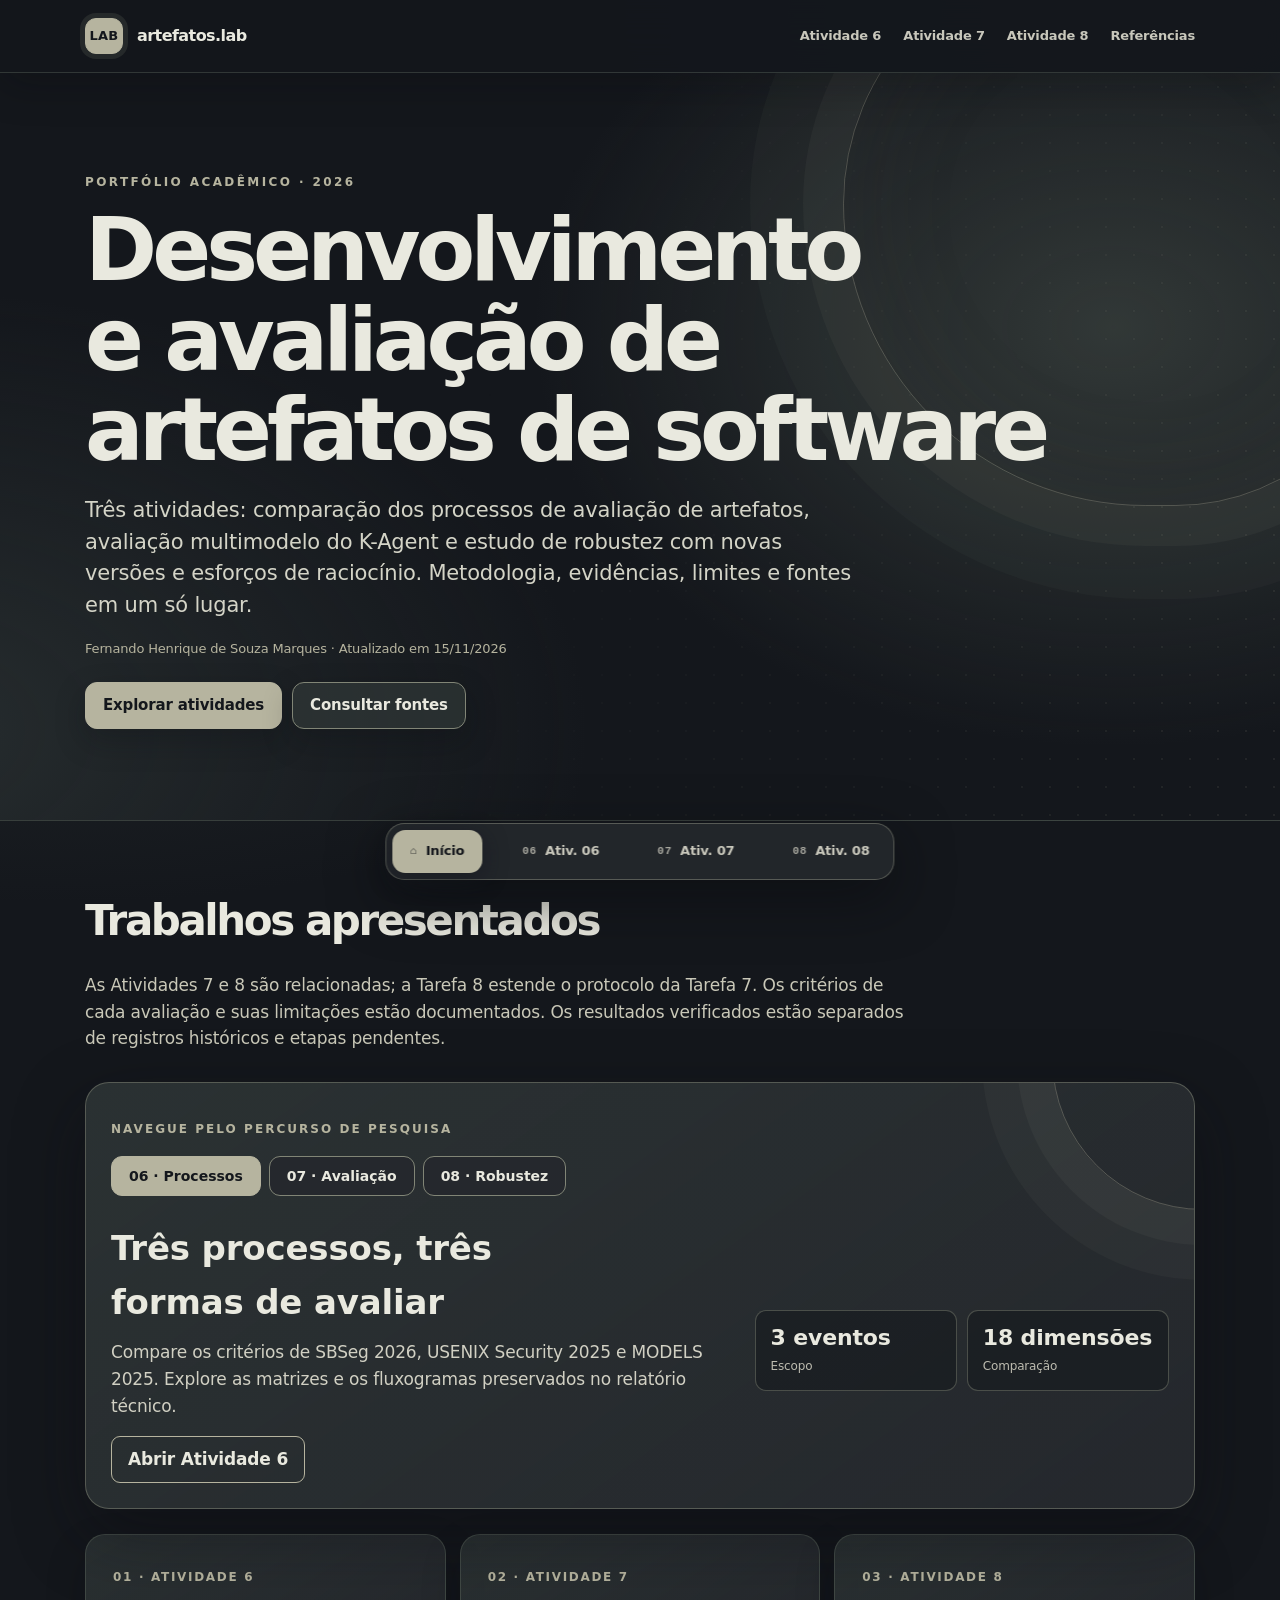
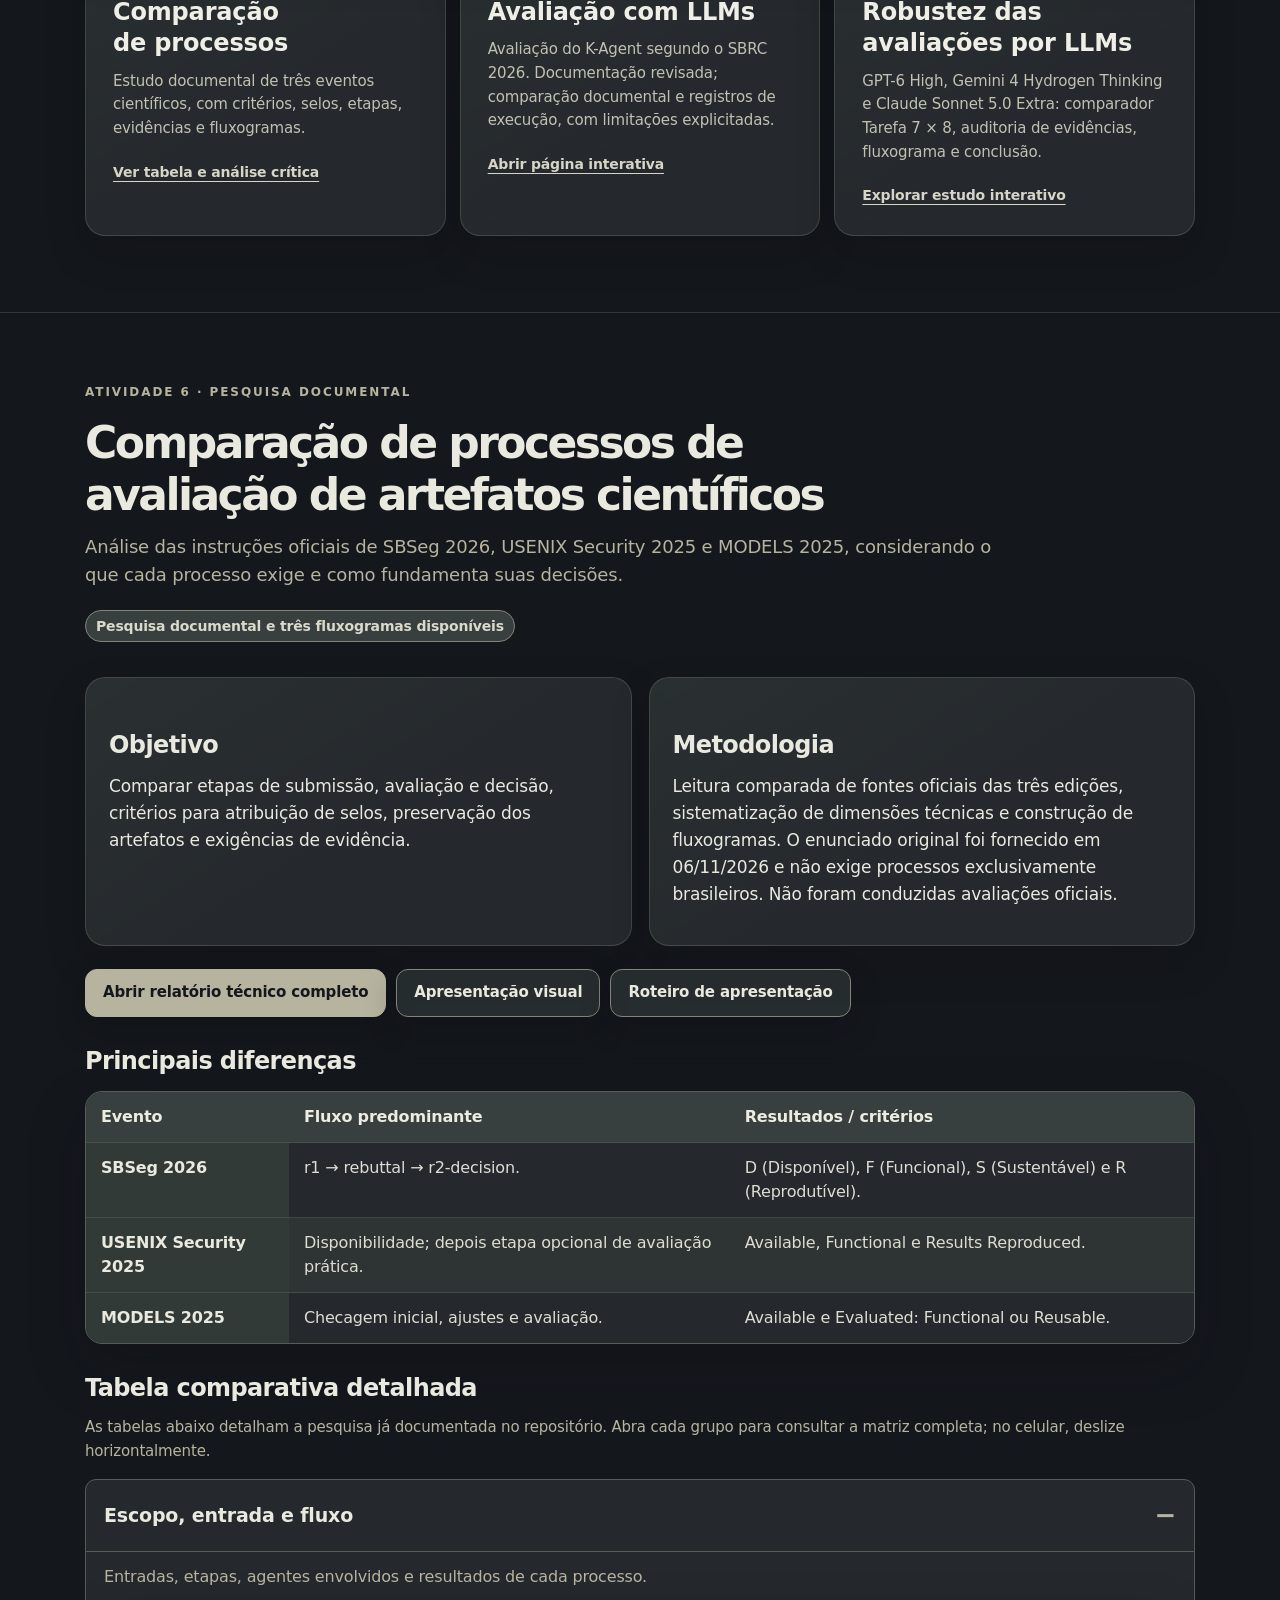
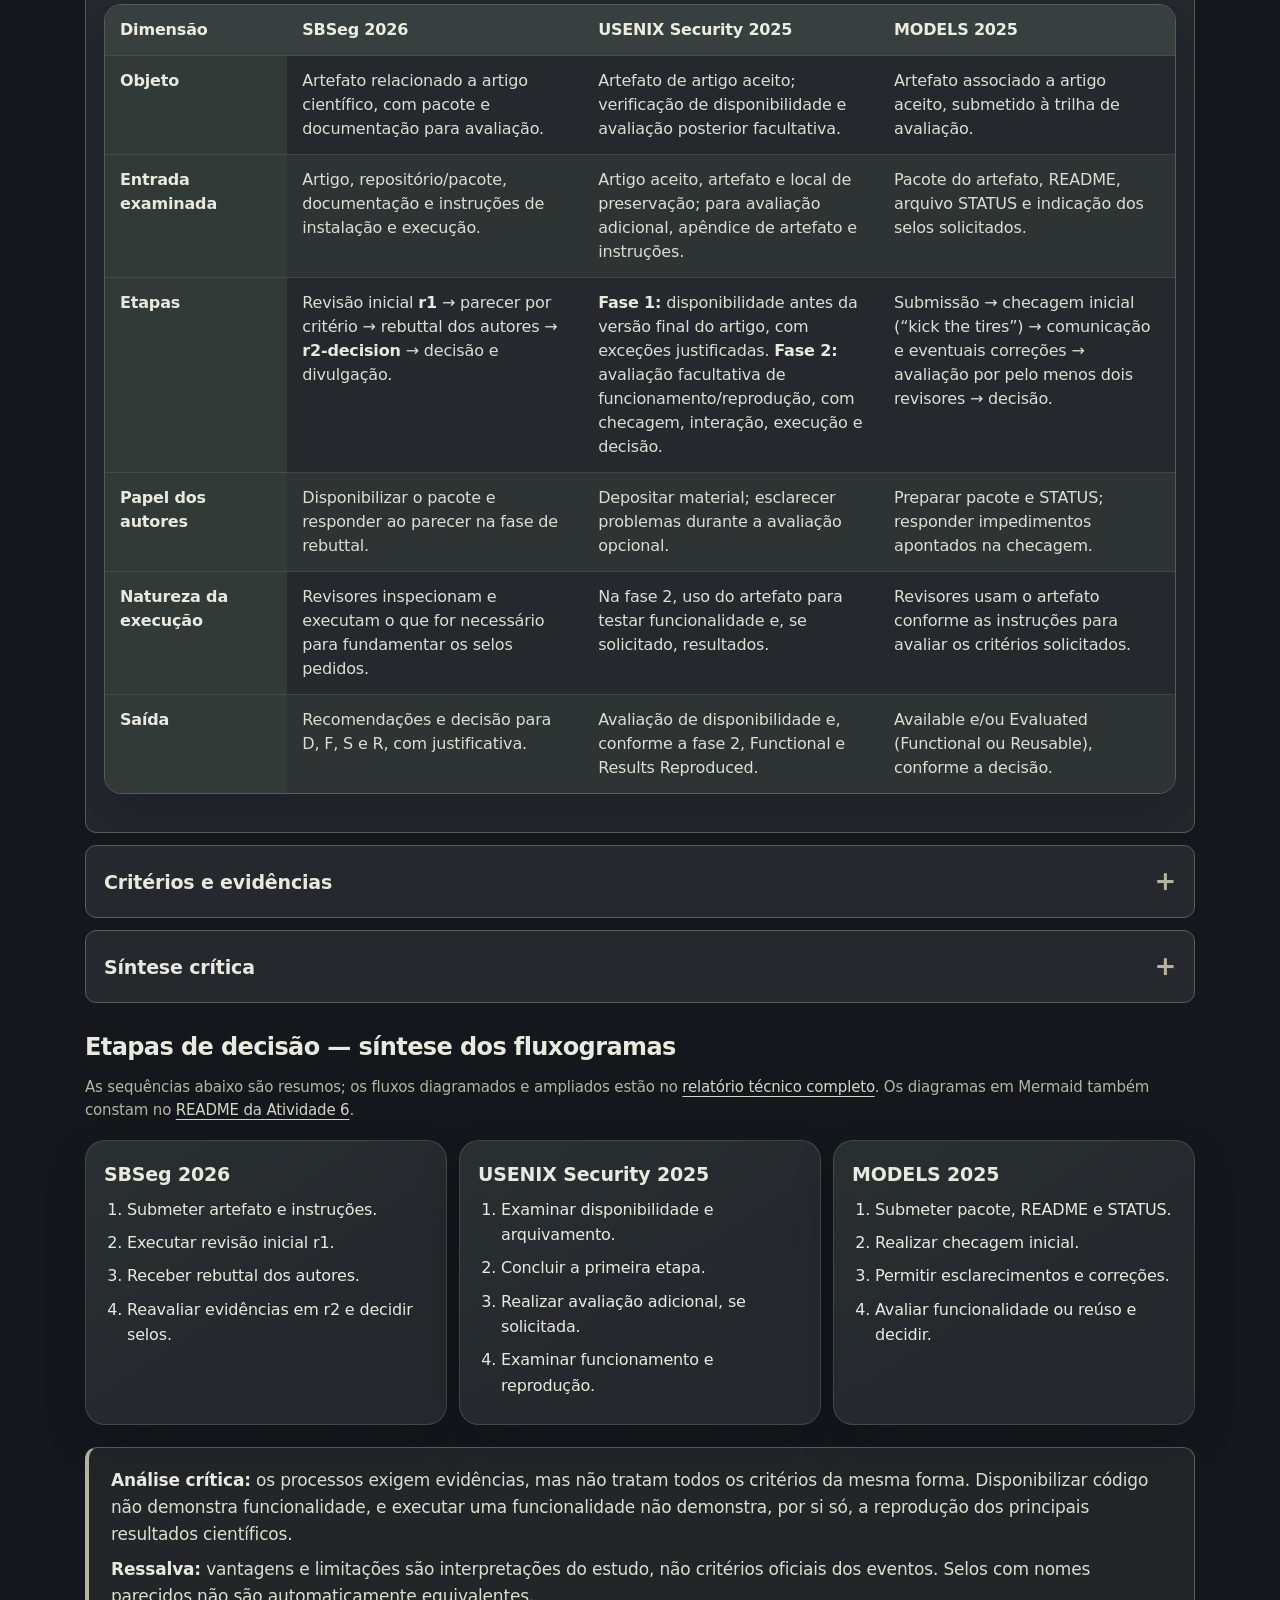
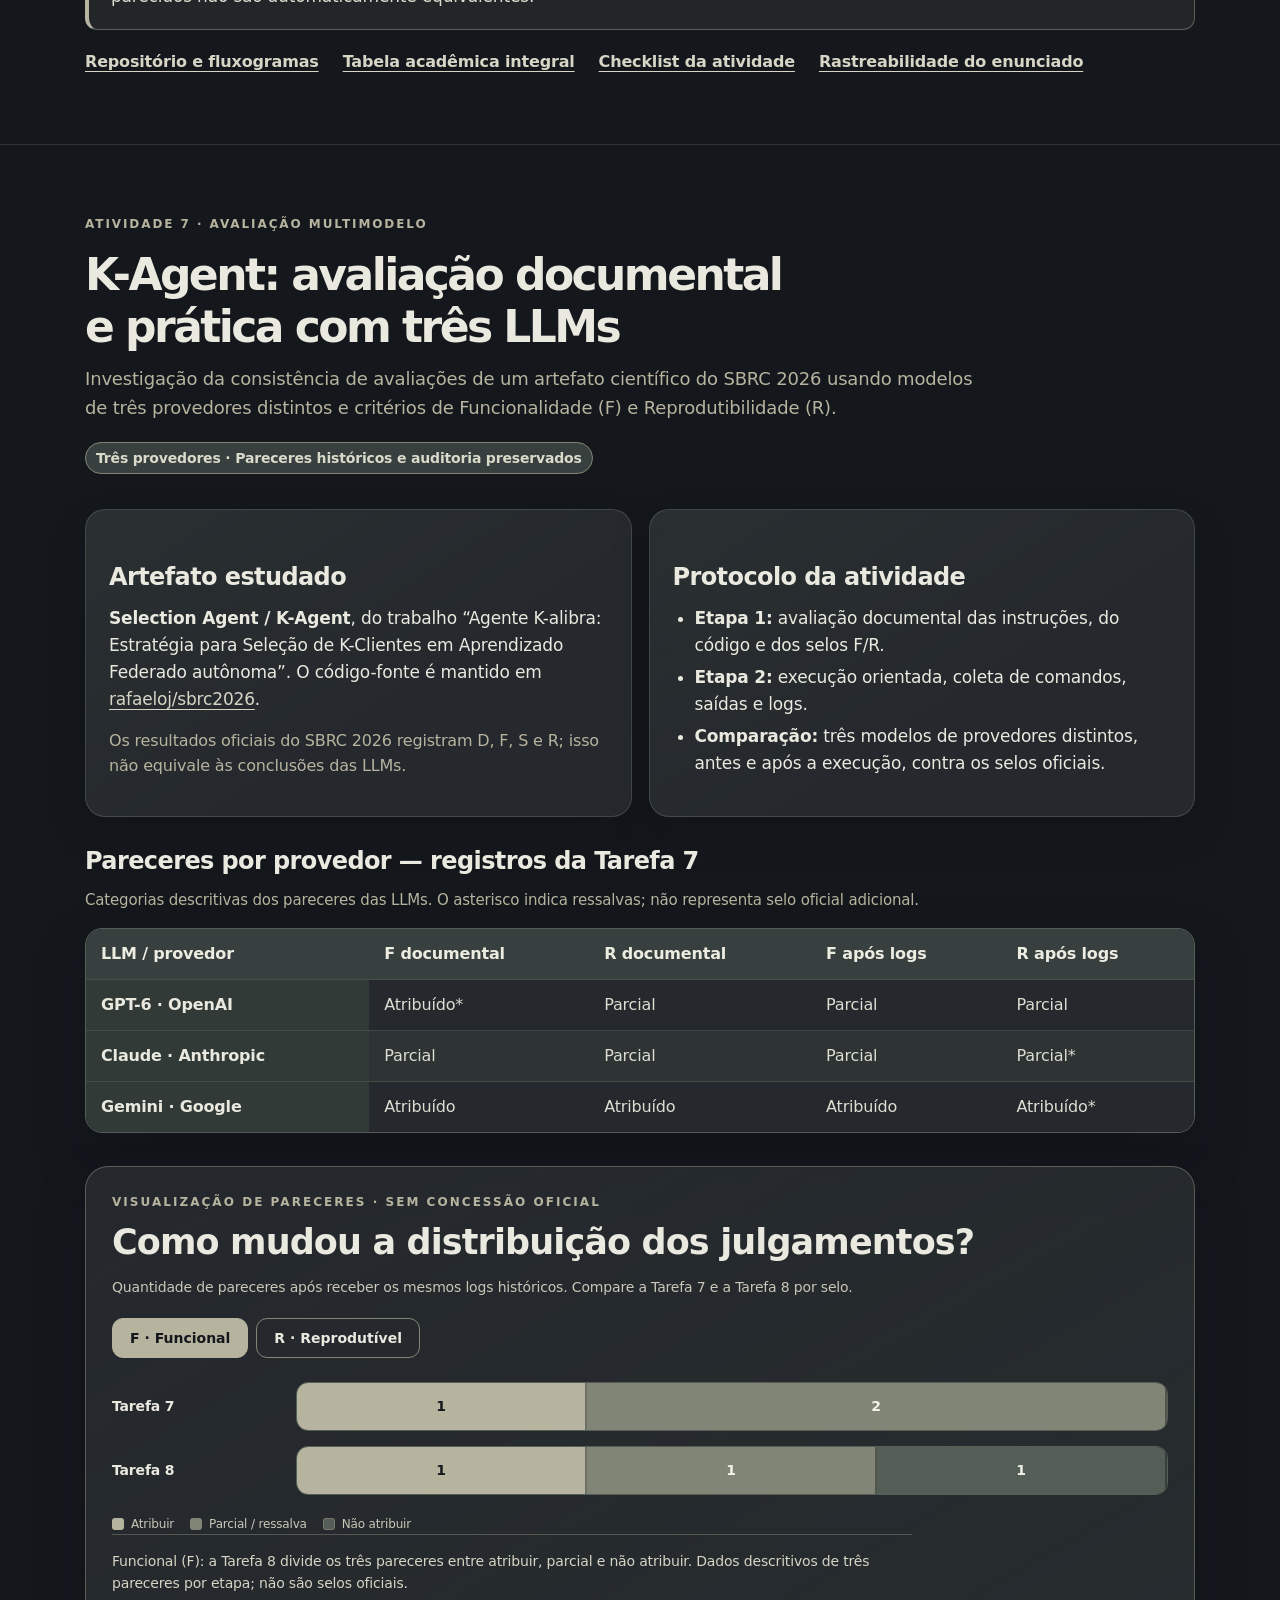
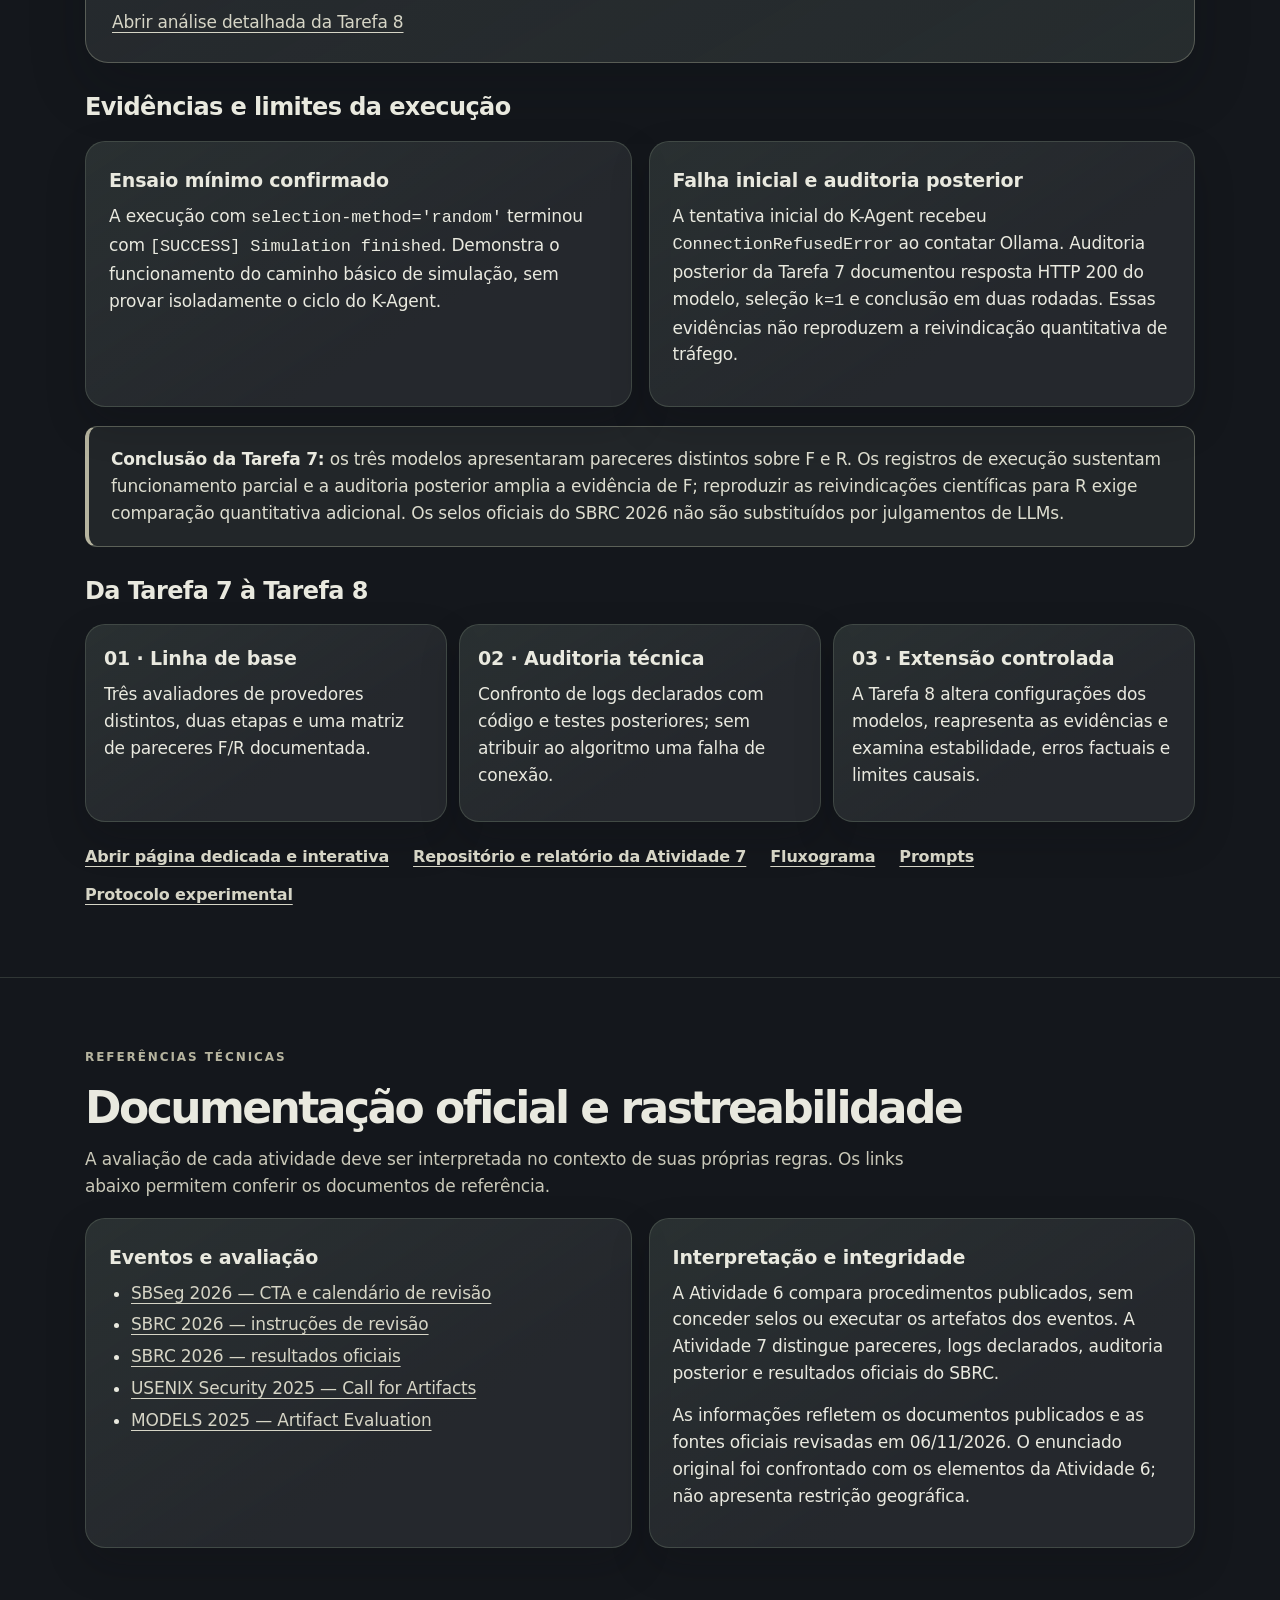
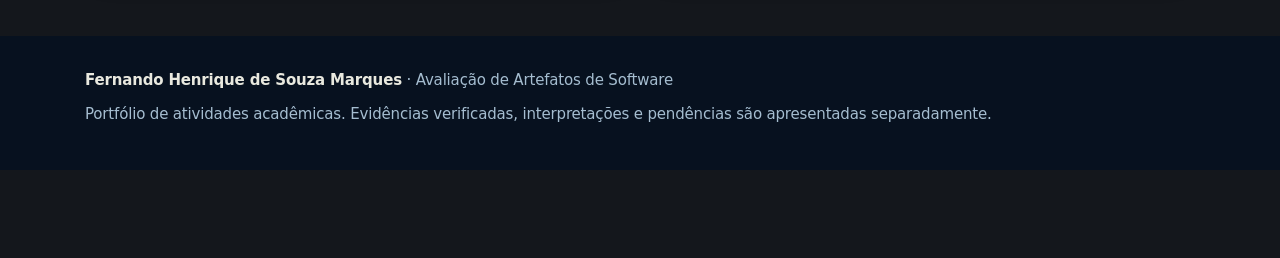
==== index.html @ e094de45 "fix: bust stylesheet caches so all activities render the final shared theme" ====
<!doctype html>
<html lang="pt-BR"><head><meta charset="utf-8"><meta name="viewport" content="width=device-width, initial-scale=1"><meta name="description" content="Portfólio acadêmico com as Atividades 6, 7 e 8 de avaliação de artefatos de software, tabelas técnicas e fluxogramas."><title>Avaliação de Artefatos de Software | Portfólio Acadêmico</title><style>
:root{--bg:#f6f8fc;--surface:#fff;--ink:#17263a;--muted:#4d6278;--line:#dce5f0;--blue:#165cad;--navy:#102b4c;--soft:#ebf3fd;--amber:#865719}
*{box-sizing:border-box}html{scroll-behavior:smooth;scroll-padding-top:90px}body{margin:0;background:var(--bg);color:var(--ink);font:18px/1.58 system-ui,-apple-system,"Segoe UI",sans-serif;-webkit-font-smoothing:antialiased}
a{color:var(--blue);text-underline-offset:3px}a:hover{color:#0c417d}a:focus-visible,summary:focus-visible{outline:3px solid #6eacfa;outline-offset:3px}
.wrap{width:min(1110px,calc(100% - 48px));margin:auto}.skip{position:absolute;left:-9999px}.skip:focus{left:16px;top:16px;z-index:200;padding:12px;background:#fff}
header{background:var(--surface);border-bottom:1px solid var(--line);position:sticky;top:0;z-index:20}.header-inner{min-height:72px;display:flex;align-items:center;justify-content:space-between;gap:20px}.brand{font-size:20px;font-weight:850;letter-spacing:-.035em;color:var(--navy);text-decoration:none}nav{display:flex;flex-wrap:wrap;gap:22px}nav a{text-decoration:none;font-size:16px;font-weight:750;color:#2a4562}
.hero{background:#102b4c;color:#fff;padding:65px 0 62px}.eyebrow{font-size:14px;letter-spacing:.12em;text-transform:uppercase;font-weight:850;color:#85bafa;margin:0 0 13px}.hero h1{font-size:clamp(38px,5vw,58px);max-width:900px;line-height:1.12;letter-spacing:-.045em;margin:0 0 20px}.hero p{font-size:21px;line-height:1.5;color:#dce8f7;max-width:780px;margin:0 0 18px}.hero .byline{font-size:16px;color:#bdd0e6}.btn{display:inline-flex;align-items:center;justify-content:center;text-align:center;padding:11px 17px;min-height:45px;border-radius:9px;text-decoration:none;font-weight:750;font-size:16px;border:1px solid var(--blue);background:var(--blue);color:#fff}.btn:hover{background:#0b4384;color:#fff}.btn.secondary{color:var(--blue);background:#fff}.btn.secondary:hover{background:#eaf3fd}.actions{display:flex;gap:10px;flex-wrap:wrap;margin-top:23px}
.overview{padding:41px 0 48px}.section-intro{font-size:19px;color:var(--muted);max-width:840px}.overview h2{font-size:30px;margin:0 0 9px}.overview-grid{display:grid;grid-template-columns:repeat(3,minmax(0,1fr));gap:14px;margin-top:25px}.overview-card{padding:24px;border:1px solid var(--line);border-radius:14px;background:#fff;min-width:0}.overview-card .number{font-size:15px;font-weight:850;color:var(--blue)}.overview-card h3{font-size:23px;line-height:1.3;margin:8px 0 10px}.overview-card p{font-size:16px;color:var(--muted);margin:0 0 17px}.overview-card a{font-weight:750;font-size:16px}
.activity{background:#fff;border-top:1px solid var(--line);padding:57px 0 63px}.activity:nth-of-type(odd){background:#f9fbfe}.activity-header{max-width:910px}.activity .eyebrow{color:var(--blue)}.activity h2{font-size:clamp(31px,3.6vw,41px);line-height:1.18;letter-spacing:-.035em;margin:0 0 12px}.activity .lead{font-size:20px;color:var(--muted);margin:0 0 20px}.activity h3{font-size:24px;letter-spacing:-.025em;margin:29px 0 12px;line-height:1.3}.activity h4{font-size:19px;margin:0 0 8px}.activity p{margin:0 0 15px}.badge{display:inline-flex;padding:4px 10px;border:1px solid #cfdfef;border-radius:6px;background:#edf4fb;font-size:14px;color:#22517d;font-weight:750;margin:0 0 17px}.badge.pending{color:#805423;background:#fff5e8;border-color:#f0dbbf}
.columns{display:grid;grid-template-columns:repeat(2,minmax(0,1fr));gap:17px;margin:18px 0}.panel{padding:23px;border-radius:12px;border:1px solid var(--line);background:#fff}.panel p,.panel li{font-size:17px}.panel ul{padding-left:22px;margin:8px 0}.panel li{margin:5px 0}.panel .muted{color:var(--muted);font-size:16px}
.metrics{display:grid;grid-template-columns:repeat(3,minmax(0,1fr));gap:12px;margin:19px 0 24px}.metric{background:var(--soft);border:1px solid #ccdef2;border-radius:10px;padding:15px 18px}.metric strong{display:block;font-size:29px;line-height:1.2;color:#184d85}.metric span{display:block;font-size:15px;color:#3c5772;margin-top:3px}
.table-scroll{max-width:100%;overflow-x:auto;border:1px solid var(--line);border-radius:11px;background:#fff;margin:14px 0 20px}table{border-collapse:collapse;width:100%;font-size:16px;min-width:690px}th,td{padding:13px 15px;text-align:left;vertical-align:top;line-height:1.5;border-bottom:1px solid var(--line)}thead th{background:#eaf1fa;font-weight:800;color:#1b3a5e}tbody th{font-weight:750;background:#f7fafd}tbody tr:last-child td,tbody tr:last-child th{border-bottom:0}.comparison{min-width:980px}.comparison th:first-child{width:17%}.comparison td{width:27.6%}
details{border:1px solid var(--line);border-radius:11px;margin:12px 0;background:#fff;overflow:hidden}summary{padding:15px 18px;cursor:pointer;font-size:19px;font-weight:800;display:flex;justify-content:space-between;align-items:center;gap:14px;list-style:none}summary::-webkit-details-marker{display:none}summary:after{content:"+";color:var(--blue);font-size:26px}details[open] summary:after{content:"−"}details .detail-body{padding:0 18px 18px;border-top:1px solid var(--line)}.detail-body p{font-size:16px;color:var(--muted);padding-top:12px}
.flow-grid{display:grid;grid-template-columns:repeat(3,minmax(0,1fr));gap:12px;margin:17px 0 22px}.flow-grid article{border:1px solid var(--line);border-radius:11px;padding:18px;background:#fff}.flow-grid ol{margin:0;padding-left:23px}.flow-grid li{font-size:16px;margin:8px 0}.callout{padding:19px 22px;border-left:4px solid var(--blue);background:#edf4fc;border-radius:7px;margin:19px 0}.callout p{font-size:17px;margin:0 0 9px}.callout p:last-child{margin:0}.callout.warning{background:#fff8ed;border-left-color:#9b6a2a}.source-links{display:flex;gap:12px 24px;flex-wrap:wrap;font-size:16px;margin-top:17px}.source-links a{font-weight:700}.small{font-size:15px;color:var(--muted)}.code{font:15px/1.55 ui-monospace,SFMono-Regular,Consolas,monospace;background:#112b49;color:#e7f2ff;border-radius:9px;padding:16px;overflow:auto;white-space:pre-wrap;overflow-wrap:anywhere}
.footer{background:#102b4c;color:#d5e3f1;padding:33px 0}.footer p{font-size:15px;margin:0 0 10px}.footer a{color:#fff}
@media(max-width:850px){.overview-grid,.flow-grid{grid-template-columns:1fr}.overview-card{padding:19px}.flow-grid article{padding:18px}}
@media(max-width:650px){body{font-size:17px}.wrap{width:calc(100% - 32px)}.header-inner{padding:12px 0;display:block}.brand{font-size:19px}nav{margin-top:10px;gap:12px 16px}nav a{font-size:14px}.hero{padding:42px 0}.hero h1{font-size:37px}.hero p{font-size:19px}.activity{padding:38px 0 45px}.activity .lead{font-size:18px}.columns,.metrics{grid-template-columns:1fr}.panel{padding:18px}.metric strong{font-size:26px}.activity h3{font-size:23px}summary{font-size:17px;padding:14px}.actions .btn{width:100%}}
@media(prefers-reduced-motion:reduce){html{scroll-behavior:auto}}
</style><link rel="stylesheet" href="assets/brand-theme.css"><link rel="stylesheet" href="assets/portfolio-olive.css?v=20261115c"></head><body class="portfolio-home">
<a href="#conteudo" class="skip">Pular para o conteúdo</a>
<header><div class="wrap header-inner"><a class="brand" href="#inicio"><span class="lab-logo">LAB</span> artefatos.lab</a><nav aria-label="Seções"><a href="#atividade-6">Atividade 6</a><a href="#atividade-7">Atividade 7</a><a href="atividade-8/">Atividade 8</a><a href="#referencias">Referências</a></nav></div></header>
<main id="conteudo">
<section class="hero" id="inicio"><div class="wrap"><div class="eyebrow">Portfólio acadêmico · 2026</div><h1>Desenvolvimento e avaliação de artefatos de software</h1><p>Três atividades: comparação dos processos de avaliação de artefatos, avaliação multimodelo do K-Agent e estudo de robustez com novas versões e esforços de raciocínio. Metodologia, evidências, limites e fontes em um só lugar.</p><p class="byline">Fernando Henrique de Souza Marques · Atualizado em 15/11/2026</p><div class="actions"><a class="btn" href="#atividades">Explorar atividades</a><a class="btn secondary" href="#referencias">Consultar fontes</a></div></div></section>
<section class="overview" id="atividades"><div class="wrap"><h2>Trabalhos apresentados</h2><p class="section-intro">As Atividades 7 e 8 são relacionadas; a Tarefa 8 estende o protocolo da Tarefa 7. Os critérios de cada avaliação e suas limitações estão documentados. Os resultados verificados estão separados de registros históricos e etapas pendentes.</p><div class="lab-explorer" id="lab-explorer"><p class="lab-explorer-eyebrow">Navegue pelo percurso de pesquisa</p><div class="lab-explorer-nav" role="tablist" aria-label="Selecionar atividade"><button type="button" role="tab" data-lab-category="6" aria-selected="true">06 · Processos</button><button type="button" role="tab" data-lab-category="7" aria-selected="false">07 · Avaliação</button><button type="button" role="tab" data-lab-category="8" aria-selected="false">08 · Robustez</button></div><div class="lab-explorer-content" role="tabpanel" aria-live="polite"><div><h3>Três processos, três formas de avaliar</h3><p>Explore a pesquisa documental e os fluxogramas.</p><a class="lab-explorer-link" href="atividade-6.html">Abrir Atividade 6</a></div><div class="lab-explorer-meta"><span><b data-metric="one">3 eventos</b>Escopo</span><span><b data-metric="two">18 dimensões</b>Comparação</span></div></div></div><div class="overview-grid">

<article class="overview-card"><span class="number">01 · Atividade 6</span><h3>Comparação de processos</h3><p>Estudo documental de três eventos científicos, com critérios, selos, etapas, evidências e fluxogramas.</p><a href="#atividade-6">Ver tabela e análise crítica</a></article>
<article class="overview-card"><span class="number">02 · Atividade 7</span><h3>Avaliação com LLMs</h3><p>Avaliação do K-Agent segundo o SBRC 2026. Documentação revisada; comparação documental e registros de execução, com limitações explicitadas.</p><a href="atividade-7/">Abrir página interativa</a></article><article class="overview-card"><span class="number">03 · Atividade 8</span><h3>Robustez das avaliações por LLMs</h3><p>GPT-6 High, Gemini 4 Hydrogen Thinking e Claude Sonnet 5.0 Extra: comparador Tarefa 7 × 8, auditoria de evidências, fluxograma e conclusão.</p><a href="atividade-8/">Explorar estudo interativo</a></article></div></div></section>
<section class="activity" id="atividade-6"><div class="wrap"><div class="activity-header"><p class="eyebrow">Atividade 6 · Pesquisa documental</p><h2>Comparação de processos de avaliação de artefatos científicos</h2><p class="lead">Análise das instruções oficiais de SBSeg 2026, USENIX Security 2025 e MODELS 2025, considerando o que cada processo exige e como fundamenta suas decisões.</p><span class="badge">Pesquisa documental e três fluxogramas disponíveis</span></div>
<div class="columns"><div class="panel"><h3>Objetivo</h3><p>Comparar etapas de submissão, avaliação e decisão, critérios para atribuição de selos, preservação dos artefatos e exigências de evidência.</p></div><div class="panel"><h3>Metodologia</h3><p>Leitura comparada de fontes oficiais das três edições, sistematização de dimensões técnicas e construção de fluxogramas. O enunciado original foi fornecido em 06/11/2026 e não exige processos exclusivamente brasileiros. Não foram conduzidas avaliações oficiais.</p></div></div>
<div class="actions"><a class="btn" href="atividade-6.html">Abrir relatório técnico completo</a><a class="btn secondary" href="atividade-6-slides.html">Apresentação visual</a><a class="btn secondary" href="https://github.com/fernandomarquesaluno-svg/tarefa-6-avaliacao-de-artefatos/blob/main/ROTEIRO_APRESENTACAO.md">Roteiro de apresentação</a></div><h3>Principais diferenças</h3><div class="table-scroll"><table><thead><tr><th>Evento</th><th>Fluxo predominante</th><th>Resultados / critérios</th></tr></thead><tbody><tr><th>SBSeg 2026</th><td>r1 → rebuttal → r2-decision.</td><td>D (Disponível), F (Funcional), S (Sustentável) e R (Reprodutível).</td></tr><tr><th>USENIX Security 2025</th><td>Disponibilidade; depois etapa opcional de avaliação prática.</td><td>Available, Functional e Results Reproduced.</td></tr><tr><th>MODELS 2025</th><td>Checagem inicial, ajustes e avaliação.</td><td>Available e Evaluated: Functional ou Reusable.</td></tr></tbody></table></div>
<h3>Tabela comparativa detalhada</h3><p class="small">As tabelas abaixo detalham a pesquisa já documentada no repositório. Abra cada grupo para consultar a matriz completa; no celular, deslize horizontalmente.</p>
<details open><summary>Escopo, entrada e fluxo</summary><div class="detail-body"><p>Entradas, etapas, agentes envolvidos e resultados de cada processo.</p><div class="table-scroll"><table class="comparison"><thead><tr><th scope="col">Dimensão</th><th scope="col">SBSeg 2026</th><th scope="col">USENIX Security 2025</th><th scope="col">MODELS 2025</th></tr></thead><tbody><tr><th scope="row">Objeto</th><td>Artefato relacionado a artigo científico, com pacote e documentação para avaliação.</td><td>Artefato de artigo aceito; verificação de disponibilidade e avaliação posterior facultativa.</td><td>Artefato associado a artigo aceito, submetido à trilha de avaliação.</td></tr><tr><th scope="row">Entrada examinada</th><td>Artigo, repositório/pacote, documentação e instruções de instalação e execução.</td><td>Artigo aceito, artefato e local de preservação; para avaliação adicional, apêndice de artefato e instruções.</td><td>Pacote do artefato, README, arquivo STATUS e indicação dos selos solicitados.</td></tr><tr><th scope="row">Etapas</th><td>Revisão inicial <strong>r1</strong> → parecer por critério → rebuttal dos autores → <strong>r2-decision</strong> → decisão e divulgação.</td><td><strong>Fase 1:</strong> disponibilidade antes da versão final do artigo, com exceções justificadas. <strong>Fase 2:</strong> avaliação facultativa de funcionamento/reprodução, com checagem, interação, execução e decisão.</td><td>Submissão → checagem inicial (“kick the tires”) → comunicação e eventuais correções → avaliação por pelo menos dois revisores → decisão.</td></tr><tr><th scope="row">Papel dos autores</th><td>Disponibilizar o pacote e responder ao parecer na fase de rebuttal.</td><td>Depositar material; esclarecer problemas durante a avaliação opcional.</td><td>Preparar pacote e STATUS; responder impedimentos apontados na checagem.</td></tr><tr><th scope="row">Natureza da execução</th><td>Revisores inspecionam e executam o que for necessário para fundamentar os selos pedidos.</td><td>Na fase 2, uso do artefato para testar funcionalidade e, se solicitado, resultados.</td><td>Revisores usam o artefato conforme as instruções para avaliar os critérios solicitados.</td></tr><tr><th scope="row">Saída</th><td>Recomendações e decisão para D, F, S e R, com justificativa.</td><td>Avaliação de disponibilidade e, conforme a fase 2, Functional e Results Reproduced.</td><td>Available e/ou Evaluated (Functional ou Reusable), conforme a decisão.</td></tr></tbody></table></div></div></details><details><summary>Critérios e evidências</summary><div class="detail-body"><p>Selos, nível de evidência, reprodução e requisitos de preservação.</p><div class="table-scroll"><table class="comparison"><thead><tr><th scope="col">Dimensão</th><th scope="col">SBSeg 2026</th><th scope="col">USENIX Security 2025</th><th scope="col">MODELS 2025</th></tr></thead><tbody><tr><th scope="row">Disponibilidade</th><td><strong>D — Disponível:</strong> acesso e documentação conforme as instruções da edição.</td><td><strong>Available:</strong> artefato acessível por mecanismo duradouro; exceção de compartilhamento não concede automaticamente o selo.</td><td><strong>Available:</strong> disponibilização duradoura do pacote; edição requer versão arquivada com DOI.</td></tr><tr><th scope="row">Funcionalidade</th><td><strong>F — Funcional:</strong> evidências de execução de ao menos algumas funcionalidades; não exige, por si só, reproduzir todos os resultados.</td><td><strong>Functional:</strong> funcionamento verificado na avaliação opcional.</td><td><strong>Evaluated—Functional:</strong> o artefato funciona para o uso proposto; distinguido de Available.</td></tr><tr><th scope="row">Qualidade para uso futuro</th><td><strong>S — Sustentável:</strong> organização e documentação que facilitem entendimento e continuidade.</td><td>Não há selo homônimo a S nesta comparação; evitar equivalência automática.</td><td><strong>Evaluated—Reusable:</strong> considera potencial de reúso, distinto do S do SBSeg.</td></tr><tr><th scope="row">Reprodução de resultados</th><td><strong>R — Reprodutível:</strong> reprodução das principais reivindicações do artigo com evidência.</td><td><strong>Results Reproduced:</strong> resultados do artigo examinados na avaliação opcional.</td><td><strong>Results Validated</strong> não é concedido nesta etapa de avaliação.</td></tr><tr><th scope="row">Evidência mínima de execução</th><td>Comandos, saídas e observação das funções ligadas ao selo F; experimentos principais para R.</td><td>Artefato usado pelos avaliadores, instruções e saídas que sustentem os selos solicitados.</td><td>Execução e documentação suficientes para o selo solicitado, registradas pelos avaliadores.</td></tr><tr><th scope="row">Preservação</th><td>Repositório estável pode atender à política da edição; seguir a instrução vigente.</td><td>Arquivo de preservação permanente; GitHub isolado não satisfaz essa exigência.</td><td>Arquivo permanente com DOI para a versão avaliada.</td></tr><tr><th scope="row">Impedimentos e correções</th><td>Parecer r1 e resposta dos autores antes da decisão r2.</td><td>Checagem e discussão de impedimentos com os autores na fase 2.</td><td>Checagem inicial comunica falhas de empacotamento/execução e admite correções.</td></tr></tbody></table></div></div></details><details><summary>Síntese crítica</summary><div class="detail-body"><p>Semelhanças, diferenças, vantagens e limitações — com interpretações analíticas identificadas.</p><div class="table-scroll"><table class="comparison"><thead><tr><th scope="col">Perspectiva</th><th scope="col">SBSeg 2026</th><th scope="col">USENIX Security 2025</th><th scope="col">MODELS 2025</th></tr></thead><tbody><tr><th scope="row">Semelhança</th><td>Exige evidência verificável para fundamentar um selo.</td><td>Exige evidência verificável para fundamentar um selo.</td><td>Exige evidência verificável para fundamentar um selo.</td></tr><tr><th scope="row">Diferença marcante</th><td>Quatro dimensões D/F/S/R na mesma rubrica.</td><td>Disponibilidade anterior à versão final e etapa prática adicional opcional.</td><td>Separa Available de Evaluated e distingue Functional de Reusable.</td></tr><tr><th scope="row">Vantagem¹</th><td>Rubrica explícita para disponibilidade, funcionamento, sustentabilidade e reprodução.</td><td>Diferencia preservação do exame prático e abre interação para resolver obstáculos.</td><td>Checagem inicial e consideração explícita do reúso.</td></tr><tr><th scope="row">Limitação¹</th><td>A reprodução pode depender de ambiente, recursos e tempo dos avaliadores.</td><td>Arquivamento e execução experimental podem demandar mais esforço.</td><td>Nesta etapa, não há selo que valide resultados científicos.</td></tr><tr><th scope="row">Pergunta orientadora</th><td>O pacote está acessível, funciona, pode ser mantido e reproduz as principais alegações?</td><td>Está preservado e, caso avaliado, funciona e reproduz resultados?</td><td>Está disponível e pode ser usado ou reutilizado conforme sua proposta?</td></tr></tbody></table></div></div></details>
<h3>Etapas de decisão — síntese dos fluxogramas</h3><p class="small">As sequências abaixo são resumos; os fluxos diagramados e ampliados estão no <a href="atividade-6.html">relatório técnico completo</a>. Os diagramas em Mermaid também constam no <a href="https://github.com/fernandomarquesaluno-svg/tarefa-6-avaliacao-de-artefatos/blob/main/README.md">README da Atividade 6</a>.</p><div class="flow-grid"><article><h4>SBSeg 2026</h4><ol><li>Submeter artefato e instruções.</li><li>Executar revisão inicial r1.</li><li>Receber rebuttal dos autores.</li><li>Reavaliar evidências em r2 e decidir selos.</li></ol></article><article><h4>USENIX Security 2025</h4><ol><li>Examinar disponibilidade e arquivamento.</li><li>Concluir a primeira etapa.</li><li>Realizar avaliação adicional, se solicitada.</li><li>Examinar funcionamento e reprodução.</li></ol></article><article><h4>MODELS 2025</h4><ol><li>Submeter pacote, README e STATUS.</li><li>Realizar checagem inicial.</li><li>Permitir esclarecimentos e correções.</li><li>Avaliar funcionalidade ou reúso e decidir.</li></ol></article></div>
<div class="callout"><p><strong>Análise crítica:</strong> os processos exigem evidências, mas não tratam todos os critérios da mesma forma. Disponibilizar código não demonstra funcionalidade, e executar uma funcionalidade não demonstra, por si só, a reprodução dos principais resultados científicos.</p><p><strong>Ressalva:</strong> vantagens e limitações são interpretações do estudo, não critérios oficiais dos eventos. Selos com nomes parecidos não são automaticamente equivalentes.</p></div><div class="source-links"><a href="https://github.com/fernandomarquesaluno-svg/tarefa-6-avaliacao-de-artefatos">Repositório e fluxogramas</a><a href="https://github.com/fernandomarquesaluno-svg/tarefa-6-avaliacao-de-artefatos/blob/main/TABELA_COMPARATIVA.md">Tabela acadêmica integral</a><a href="https://github.com/fernandomarquesaluno-svg/tarefa-6-avaliacao-de-artefatos/blob/main/CHECKLIST_ENTREGA.md">Checklist da atividade</a><a href="https://github.com/fernandomarquesaluno-svg/tarefa-6-avaliacao-de-artefatos/blob/main/README.md#aderência-ao-enunciado-da-atividade-6-conferência-em-06112026">Rastreabilidade do enunciado</a></div></div></section>
<section class="activity" id="atividade-7"><div class="wrap"><div class="activity-header"><p class="eyebrow">Atividade 7 · Avaliação multimodelo</p><h2>K-Agent: avaliação documental e prática com três LLMs</h2><p class="lead">Investigação da consistência de avaliações de um artefato científico do SBRC 2026 usando modelos de três provedores distintos e critérios de Funcionalidade (F) e Reprodutibilidade (R).</p><span class="badge">Três provedores · Pareceres históricos e auditoria preservados</span></div>
<div class="columns"><div class="panel"><h3>Artefato estudado</h3><p><strong>Selection Agent / K-Agent</strong>, do trabalho “Agente K-alibra: Estratégia para Seleção de K-Clientes em Aprendizado Federado autônoma”. O código-fonte é mantido em <a href="https://github.com/rafaeloj/sbrc2026">rafaeloj/sbrc2026</a>.</p><p class="muted">Os resultados oficiais do SBRC 2026 registram D, F, S e R; isso não equivale às conclusões das LLMs.</p></div><div class="panel"><h3>Protocolo da atividade</h3><ul><li><strong>Etapa 1:</strong> avaliação documental das instruções, do código e dos selos F/R.</li><li><strong>Etapa 2:</strong> execução orientada, coleta de comandos, saídas e logs.</li><li><strong>Comparação:</strong> três modelos de provedores distintos, antes e após a execução, contra os selos oficiais.</li></ul></div></div>
<h3>Pareceres por provedor — registros da Tarefa 7</h3><p class="small">Categorias descritivas dos pareceres das LLMs. O asterisco indica ressalvas; não representa selo oficial adicional.</p><div class="table-scroll"><table><thead><tr><th>LLM / provedor</th><th>F documental</th><th>R documental</th><th>F após logs</th><th>R após logs</th></tr></thead><tbody><tr><th>GPT-6 · OpenAI</th><td>Atribuído*</td><td>Parcial</td><td>Parcial</td><td>Parcial</td></tr><tr><th>Claude · Anthropic</th><td>Parcial</td><td>Parcial</td><td>Parcial</td><td>Parcial*</td></tr><tr><th>Gemini · Google</th><td>Atribuído</td><td>Atribuído</td><td>Atribuído</td><td>Atribuído*</td></tr></tbody></table></div><div class="lab-chart" data-lab-chart><div class="lab-explorer-eyebrow">Visualização de pareceres · sem concessão oficial</div><h3>Como mudou a distribuição dos julgamentos?</h3><p>Quantidade de pareceres após receber os mesmos logs históricos. Compare a Tarefa 7 e a Tarefa 8 por selo.</p><div class="lab-chart-controls" role="group" aria-label="Selecionar selo"><button type="button" data-seal="F" aria-pressed="true">F · Funcional</button><button type="button" data-seal="R" aria-pressed="false">R · Reprodutível</button></div><div class="lab-chart-plot" aria-live="polite"></div><div class="lab-chart-legend" aria-label="Legenda"><span><i></i>Atribuir</span><span><i></i>Parcial / ressalva</span><span><i></i>Não atribuir</span></div><p class="lab-chart-caption" role="status"></p><a href="atividade-8/">Abrir análise detalhada da Tarefa 8</a></div>
<h3>Evidências e limites da execução</h3><div class="columns"><div class="panel"><h4>Ensaio mínimo confirmado</h4><p>A execução com <code>selection-method='random'</code> terminou com <code>[SUCCESS] Simulation finished</code>. Demonstra o funcionamento do caminho básico de simulação, sem provar isoladamente o ciclo do K-Agent.</p></div><div class="panel"><h4>Falha inicial e auditoria posterior</h4><p>A tentativa inicial do K-Agent recebeu <code>ConnectionRefusedError</code> ao contatar Ollama. Auditoria posterior da Tarefa 7 documentou resposta HTTP 200 do modelo, seleção <code>k=1</code> e conclusão em duas rodadas. Essas evidências não reproduzem a reivindicação quantitativa de tráfego.</p></div></div>
<div class="callout"><p><strong>Conclusão da Tarefa 7:</strong> os três modelos apresentaram pareceres distintos sobre F e R. Os registros de execução sustentam funcionamento parcial e a auditoria posterior amplia a evidência de F; reproduzir as reivindicações científicas para R exige comparação quantitativa adicional. Os selos oficiais do SBRC 2026 não são substituídos por julgamentos de LLMs.</p></div>
<h3>Da Tarefa 7 à Tarefa 8</h3><div class="flow-grid"><article><h4>01 · Linha de base</h4><p>Três avaliadores de provedores distintos, duas etapas e uma matriz de pareceres F/R documentada.</p></article><article><h4>02 · Auditoria técnica</h4><p>Confronto de logs declarados com código e testes posteriores; sem atribuir ao algoritmo uma falha de conexão.</p></article><article><h4>03 · Extensão controlada</h4><p>A Tarefa 8 altera configurações dos modelos, reapresenta as evidências e examina estabilidade, erros factuais e limites causais.</p></article></div>
<div class="source-links"><a href="atividade-7/">Abrir página dedicada e interativa</a><a href="https://github.com/fernandomarquesaluno-svg/ativ_revisao_artfatos_multiplas_llms">Repositório e relatório da Atividade 7</a><a href="https://github.com/fernandomarquesaluno-svg/ativ_revisao_artfatos_multiplas_llms/blob/main/FLUXOGRAMA.md">Fluxograma</a><a href="https://github.com/fernandomarquesaluno-svg/ativ_revisao_artfatos_multiplas_llms/blob/main/PROMPTS_UTILIZADOS.md">Prompts</a><a href="https://github.com/fernandomarquesaluno-svg/ativ_revisao_artfatos_multiplas_llms/blob/main/PROTOCOLO_EXECUCAO.md">Protocolo experimental</a></div></div></section>
<section class="activity" id="referencias"><div class="wrap"><p class="eyebrow">Referências técnicas</p><h2>Documentação oficial e rastreabilidade</h2><p class="section-intro">A avaliação de cada atividade deve ser interpretada no contexto de suas próprias regras. Os links abaixo permitem conferir os documentos de referência.</p><div class="columns"><div class="panel"><h4>Eventos e avaliação</h4><ul><li><a href="https://hotcrp.c3sl.ufpr.br/">SBSeg 2026 — CTA e calendário de revisão</a></li><li><a href="https://doc-artefatos.github.io/sbrc2026/revinstrucoes.html">SBRC 2026 — instruções de revisão</a></li><li><a href="https://doc-artefatos.github.io/sbrc2026/results.html">SBRC 2026 — resultados oficiais</a></li><li><a href="https://www.usenix.org/conference/usenixsecurity25/call-for-artifacts">USENIX Security 2025 — Call for Artifacts</a></li><li><a href="https://conf.researchr.org/track/models-2025/models-2025-artifact-evaluation">MODELS 2025 — Artifact Evaluation</a></li></ul></div><div class="panel"><h4>Interpretação e integridade</h4><p>A Atividade 6 compara procedimentos publicados, sem conceder selos ou executar os artefatos dos eventos. A Atividade 7 distingue pareceres, logs declarados, auditoria posterior e resultados oficiais do SBRC.</p><p>As informações refletem os documentos publicados e as fontes oficiais revisadas em 06/11/2026. O enunciado original foi confrontado com os elementos da Atividade 6; não apresenta restrição geográfica.</p></div></div></div></section>
</main><footer class="footer"><div class="wrap"><p><strong>Fernando Henrique de Souza Marques</strong> · Avaliação de Artefatos de Software</p><p>Portfólio de atividades acadêmicas. Evidências verificadas, interpretações e pendências são apresentadas separadamente.</p></div></footer>
<script src="assets/portfolio-ui.js" defer></script>
</body></html>
---- assets/brand-theme.css ----
/* Identidade compartilhada do portfólio artefatos.lab.
   Base visual: página da Atividade 8 (fundo profundo, turquesa e cartões).
   As regras abaixo preservam os componentes e filtros originais. */

:root{color-scheme:dark;--lab-bg:#091523;--lab-panel:#10243a;--lab-panel2:#142c44;--lab-ink:#edf5ff;--lab-muted:#b0c2d7;--lab-line:#29415a;--lab-cyan:#71e0dc;--lab-mint:#a8e3b3;--lab-orange:#f6bf79;--lab-blue:#92baff}

body.portfolio-home,body.activity-six,body.activity-six-slides{background:var(--lab-bg);color:var(--lab-ink);-webkit-font-smoothing:antialiased}
body.portfolio-home a,body.activity-six a,body.activity-six-slides a{color:var(--lab-cyan);text-underline-offset:4px}
body.portfolio-home a:hover,body.activity-six a:hover,body.activity-six-slides a:hover{color:#cafffc}
body.portfolio-home :is(a,button,summary):focus-visible,body.activity-six :is(a,button,summary):focus-visible,body.activity-six-slides :is(a,button,summary):focus-visible{outline:3px solid var(--lab-orange);outline-offset:4px}

.lab-logo{display:inline-grid;place-items:center;min-width:38px;height:36px;border:1px solid var(--lab-cyan);border-radius:9px;color:var(--lab-cyan);font-weight:900;font-size:13px;letter-spacing:.025em;margin-right:9px;vertical-align:middle}
.lab-topbar{position:sticky;top:0;z-index:30;background:#091523eb;backdrop-filter:blur(18px);border-bottom:1px solid var(--lab-line)}
.lab-topbar .lab-inner{width:min(1150px,calc(100% - 44px));min-height:70px;margin:auto;display:flex;align-items:center;justify-content:space-between;gap:18px}
.lab-topbar .lab-brand{font-weight:850;letter-spacing:-.025em;font-size:16px;text-decoration:none;color:var(--lab-ink)}
.lab-topbar nav{display:flex;flex-wrap:wrap;gap:9px 18px;padding:0;border:0}
.lab-topbar nav a{background:transparent;border:0;padding:0;color:#c5d8ee;font-weight:750;font-size:13px;text-decoration:none}
.lab-topbar nav a[aria-current="page"],.lab-topbar nav a:hover{color:var(--lab-cyan)}

/* Página inicial: manter textos, tabelas e âncoras, transformando a apresentação. */
body.portfolio-home{--bg:var(--lab-bg);--surface:var(--lab-panel);--ink:var(--lab-ink);--muted:var(--lab-muted);--line:var(--lab-line);--blue:var(--lab-cyan);--navy:var(--lab-ink);--soft:#18364a;--amber:var(--lab-orange);font-size:17px}
body.portfolio-home header{background:#091523eb;backdrop-filter:blur(18px);border-color:var(--lab-line)}
body.portfolio-home .brand{font-size:16px;color:var(--lab-ink);white-space:nowrap}
body.portfolio-home nav{gap:10px 22px}
body.portfolio-home nav a{color:#c5d8ee;font-size:13px}
body.portfolio-home nav a:hover{color:var(--lab-cyan)}
body.portfolio-home .hero{padding:77px 0 74px;background:radial-gradient(ellipse 640px 360px at 82% 0%,#1d536386,transparent),radial-gradient(ellipse 650px 430px at -12% 96%,#213c6588,transparent);border-bottom:1px solid var(--lab-line)}
body.portfolio-home .hero h1{max-width:1000px;font-size:clamp(42px,6vw,73px);line-height:1.07;letter-spacing:-.06em;color:var(--lab-ink);animation:lab-rise .65s ease both}
body.portfolio-home .hero .eyebrow{color:var(--lab-cyan);font-size:12px;letter-spacing:.2em}
body.portfolio-home .hero p{color:#c3d6e7}
body.portfolio-home .hero .byline{font-size:13px;color:#a9bfd4}
body.portfolio-home .btn{background:var(--lab-cyan);border-color:var(--lab-cyan);color:#072433;font-size:15px;border-radius:8px}
body.portfolio-home .btn:hover{background:#b8fffb;color:#072433}
body.portfolio-home .btn.secondary{background:transparent;color:var(--lab-cyan)}
body.portfolio-home .btn.secondary:hover{background:#183c48;color:#c9fffc}
body.portfolio-home .overview{padding:67px 0 76px;background:var(--lab-bg)}
body.portfolio-home .overview h2{font-size:clamp(31px,3.8vw,42px);letter-spacing:-.045em}
body.portfolio-home .section-intro{font-size:17px}
body.portfolio-home .overview-card{background:linear-gradient(155deg,#17314b,#10253a);border-color:var(--lab-line);border-radius:15px;padding:27px;transition:transform .2s ease,border-color .2s ease,box-shadow .2s ease}
body.portfolio-home .overview-card:hover{transform:translateY(-4px);border-color:#467e88;box-shadow:0 13px 36px #0002}
body.portfolio-home .overview-card .number{color:var(--lab-cyan);font-size:12px;letter-spacing:.14em;text-transform:uppercase}
body.portfolio-home .overview-card h3{color:#f4f9ff;font-size:24px}
body.portfolio-home .overview-card p{color:var(--lab-muted);font-size:15px}
body.portfolio-home .overview-card a{font-size:14px}
body.portfolio-home .activity,body.portfolio-home .activity:nth-of-type(odd){background:#0c1b2d;border-color:#1f3850;padding:70px 0}
body.portfolio-home .activity .eyebrow{color:var(--lab-cyan);font-size:12px;letter-spacing:.16em}
body.portfolio-home .activity h2{font-size:clamp(31px,3.9vw,44px)}
body.portfolio-home .activity .lead{color:var(--lab-muted);font-size:18px}
body.portfolio-home .activity h3,body.portfolio-home .activity h4{color:var(--lab-ink)}
body.portfolio-home .badge{background:#153942;color:#a7efe5;border-color:#3a646a}
body.portfolio-home .badge.pending{background:#392d24;color:#ffd59f;border-color:#7a5b38}
body.portfolio-home .panel{background:var(--lab-panel);border-color:var(--lab-line);border-radius:13px}
body.portfolio-home .panel .muted{color:var(--lab-muted)}
body.portfolio-home .metric{background:#143447;border-color:#365869}
body.portfolio-home .metric strong{color:var(--lab-cyan)}
body.portfolio-home .metric span{color:#bbd3e5}
body.portfolio-home .table-scroll{background:var(--lab-panel);border-color:var(--lab-line)}
body.portfolio-home th,body.portfolio-home td{border-color:#2b455f}
body.portfolio-home thead th{background:#19394e;color:#ecf6ff}
body.portfolio-home tbody th{background:#173449;color:#e2f1ff}
body.portfolio-home tbody td{background:#10273a;color:#d6e8f7}
body.portfolio-home tbody tr:nth-child(even) td{background:#132d41}
body.portfolio-home details{background:var(--lab-panel);border-color:var(--lab-line)}
body.portfolio-home summary{color:#eef7ff}
body.portfolio-home details .detail-body{border-color:var(--lab-line)}
body.portfolio-home .detail-body p{color:var(--lab-muted)}
body.portfolio-home .flow-grid article,body.portfolio-home .callout{background:#122e42;border-color:var(--lab-line)}
body.portfolio-home .flow-grid article{color:#dfeeff}
body.portfolio-home .callout{border-left-color:var(--lab-cyan)}
body.portfolio-home .callout.warning{background:#282c31;border-left-color:var(--lab-orange)}
body.portfolio-home .small{color:var(--lab-muted)}
body.portfolio-home .code{background:#051222;color:#e0f6ff;border:1px solid var(--lab-line)}
body.portfolio-home .footer{background:#07111f;border-color:var(--lab-line);color:#a5bdd0}
body.portfolio-home .footer a{color:var(--lab-cyan)}

/* Atividade 6: relatório técnico denso permanece íntegro e legível. */
body.activity-six{--ink:var(--lab-ink);--navy:var(--lab-ink);--accent:var(--lab-cyan);--muted:var(--lab-muted);--line:var(--lab-line);--paper:var(--lab-panel);--bg:var(--lab-bg);--pale:var(--lab-panel2);font-size:16px}
body.activity-six .site-header{background:radial-gradient(ellipse 640px 330px at 80% 0%,#1d536386,transparent),#0a1c2c;border-bottom-color:var(--lab-line);padding:55px 0 30px}
body.activity-six .kicker{color:var(--lab-cyan);font-size:12px;letter-spacing:.18em}
body.activity-six h1{font-size:clamp(39px,5.4vw,67px);letter-spacing:-.06em;line-height:1.08;animation:lab-rise .65s ease both}
body.activity-six .lead{color:#c6d9e8;font-size:clamp(18px,2vw,22px)}
body.activity-six .meta{color:#a9bfd4}
body.activity-six .site-header nav{border-top-color:#345168;gap:10px}
body.activity-six .site-header nav a{background:#143147;border:1px solid #31516a;color:#bcece9;border-radius:18px;font-weight:750;font-size:13px;padding:7px 12px}
body.activity-six .site-header nav a:hover{background:#1c4750;color:#e6ffff}
body.activity-six main{padding-top:34px}
body.activity-six .section{background:var(--lab-panel);border-color:var(--lab-line);border-radius:15px;margin:19px 0;padding:31px;box-shadow:0 7px 32px #0001}
body.activity-six h2{font-size:clamp(25px,3vw,36px);letter-spacing:-.04em;color:var(--lab-ink)}
body.activity-six h3{color:var(--lab-ink);font-size:22px}
body.activity-six .sub,body.activity-six .micro,body.activity-six .table-intro,body.activity-six .table-note{color:var(--lab-muted)}
body.activity-six .info,body.activity-six .matrix-callout{border-left-color:var(--lab-cyan);background:#193749;color:#dfecf7;border-radius:5px}
body.activity-six .info strong,body.activity-six .matrix-conclusion{color:var(--lab-ink)}
body.activity-six .tag{background:#163941;color:#aaece7;border:1px solid #406c6c}
body.activity-six .stage{background:#142e45;border:1px solid #3a5971;border-top:4px solid var(--lab-cyan);border-radius:10px;transition:border-color .18s ease,transform .18s ease}
body.activity-six .stage:hover{border-color:#6aa9aa;transform:translateY(-2px)}
body.activity-six .stage:not(:last-child):after{color:var(--lab-cyan)}
body.activity-six .stage .num{color:var(--lab-cyan)}
body.activity-six .stage small{color:#b4cadd}
body.activity-six .branch>div{background:#173448;border-color:#37586e;border-left-color:var(--lab-mint)}
body.activity-six .branch>div:last-child{border-left-color:var(--lab-orange)}
body.activity-six .branch p{color:var(--lab-muted)}
body.activity-six .table-scroll{background:#0e2539;border-color:var(--lab-line);border-radius:12px}
body.activity-six table{color:#dcebf7}
body.activity-six caption,body.activity-six #matriz caption{background:#193c50;color:#e8f7ff}
body.activity-six thead th{background:#173e53;color:#e6f8ff;border-bottom:1px solid #42717b}
body.activity-six tbody th,body.activity-six #matriz tbody th{background:#19364b;color:#e5f4ff;box-shadow:none}
body.activity-six tbody tr:nth-child(even) td{background:#142c40}
body.activity-six tbody tr:nth-child(odd) td{background:#102638}
body.activity-six #matriz tbody tr:hover td{background:#1b4152}
body.activity-six #matriz tbody tr:hover th{background:#205069}
body.activity-six .summary-grid>div,body.activity-six .critical>div{background:#142e45;border-color:#3a536a;border-top-color:var(--lab-cyan);border-radius:10px}
body.activity-six .matrix-conclusion{border-color:#3d596f}
body.activity-six .matrix-controls button{background:#163148;color:#cbe4f5;border-color:#3a5971;border-radius:20px;transition:background .18s ease}
body.activity-six .matrix-controls button[aria-pressed=true],body.activity-six .display-button{background:var(--lab-cyan);color:#092434;border-color:var(--lab-cyan)}
body.activity-six .display-button:hover{background:#bafff9}
body.activity-six .audit-list>div{border-color:var(--lab-line)}
body.activity-six .audit-list dt{color:var(--lab-cyan)}
body.activity-six .source-ref,body.activity-six .evidence-kind{color:#a4d6e6}
body.activity-six #matriz .table-scroll{scrollbar-color:#3b7f88 #132a3c}
body.activity-six footer{background:#07111f;border-top:1px solid var(--lab-line);color:#a9c0d5}
body.activity-six .projector-mode .matrix-controls{background:#0e2234}

/* Slides da Atividade 6: tema visual uniforme na tela; impressão de alto contraste. */
body.activity-six-slides{font-family:system-ui,-apple-system,Segoe UI,Arial,sans-serif}
body.activity-six-slides .toolbar{background:#091523e8;backdrop-filter:blur(12px);border:1px solid #39566a;padding:5px;border-radius:11px;flex-wrap:wrap;max-width:calc(100% - 20px)}
body.activity-six-slides button,body.activity-six-slides a.back{background:#143149;color:#ddf4ff;border-color:#436279;border-radius:8px;font-family:inherit}
body.activity-six-slides button:hover,body.activity-six-slides a.back:hover{background:#1c4655;color:#d9fffb}
body.activity-six-slides .slide{background:linear-gradient(145deg,#123047,#0d2135);color:var(--lab-ink);border:1px solid #37516a;border-radius:14px;box-shadow:0 15px 50px #0004}
body.activity-six-slides .eyebrow{color:var(--lab-cyan)}
body.activity-six-slides h1{color:#eff8ff;letter-spacing:-.045em}
body.activity-six-slides .content p{background:#16384b;color:#e6f3fb;border-color:var(--lab-cyan);border-radius:8px}
body.activity-six-slides .step{background:#1a3b4e;border-color:#426078;border-radius:9px;color:#e6f6ff}
body.activity-six-slides .step small{color:var(--lab-cyan)}
body.activity-six-slides .arrow{color:var(--lab-cyan)}
body.activity-six-slides pre{background:#0b2438;color:#e2f2ff;border-color:#395a73}
body.activity-six-slides .note{color:#b5ccdf;border-color:#3c566c}
body.activity-six-slides footer{color:#acc4d8}

@keyframes lab-rise{from{opacity:0;transform:translateY(14px)}to{opacity:1;transform:translateY(0)}}
@media(max-width:850px){body.portfolio-home .overview-grid{grid-template-columns:1fr}body.portfolio-home .header-inner{gap:12px}body.portfolio-home nav{gap:9px 15px}}
@media(max-width:690px){.lab-topbar .lab-inner{width:calc(100% - 30px);display:block;padding:12px 0}.lab-topbar nav{margin-top:9px;gap:8px 13px}body.portfolio-home .brand{font-size:15px}body.portfolio-home .hero{padding:54px 0}body.portfolio-home .hero h1{font-size:clamp(37px,10vw,52px)}body.activity-six .site-header{padding-top:39px}body.activity-six .section{padding:20px}body.activity-six h1{font-size:37px}body.activity-six .site-header nav{gap:7px}}
@media(prefers-reduced-motion:reduce){body.portfolio-home *,body.activity-six *,body.activity-six-slides *{animation:none!important;transition:none!important}html{scroll-behavior:auto}}
@media print{body.activity-six{background:#fff!important;color:#111!important}body.activity-six :is(.site-header,.section,.stage,.branch>div,.summary-grid>div,.critical>div,tbody th,tbody td){background:#fff!important;color:#111!important;box-shadow:none!important}body.activity-six :is(h1,h2,h3,h4,.info strong,.audit-list dt,table,tbody th,tbody td,.stage small){color:#111!important}body.activity-six thead th{background:#e8f0f6!important;color:#111!important}body.activity-six .lab-topbar{display:none}body.activity-six-slides{background:#fff!important;color:#111!important}body.activity-six-slides .slide{background:#fff!important;color:#111!important;box-shadow:none!important;border:0!important}body.activity-six-slides :is(h1,.content p,.step,pre,.note,footer){color:#111!important;background:#fff!important}body.activity-six-slides .toolbar{display:none}}
---- assets/portfolio-olive.css ----
/* Portfolio Artefatos Lab — Olive editorial system, 15/11/2026.
   Palette provided by the user: #14171C #25282D #37403F #545E56 #818576 #B6B49F.
   This is a progressive skin: historical academic material remains accessible. */
:root {
  color-scheme: dark;
  --lab-bg:#14171C; --lab-panel:#25282D; --lab-panel2:#37403F;
  --lab-ink:#E9E9DF; --lab-muted:#B6B49F; --lab-line:#545E56;
  --lab-cyan:#B6B49F; --lab-mint:#818576; --lab-orange:#B6B49F;
  --lab-blue:#818576;
  --olive-bg:#14171C;--olive-surface:#25282D;--olive-pine:#37403F;
  --olive-line:#545E56;--olive-mid:#818576;--olive-light:#B6B49F;
  --olive-white:#E9E9DF;--olive-soft:#C9C8B8;--olive-shadow:#0B0D12;
}
html{scroll-padding-top:96px}
@view-transition{navigation:auto}
::view-transition-old(root){animation:.23s ease both olive-out}
::view-transition-new(root){animation:.37s cubic-bezier(.2,.8,.2,1) both olive-in}
body.portfolio-home,body.activity-six,body.activity-six-slides,body.activity-eight{
  background:#14171C!important;
  background-image:radial-gradient(ellipse 60% 38% at 88% 2%,#545E563c,transparent 80%),radial-gradient(ellipse 70% 34% at 0% 74%,#37403F44,transparent 79%)!important;
  background-attachment:fixed!important;color:var(--olive-white)!important;
  font-family:Inter,"Segoe UI",system-ui,sans-serif;letter-spacing:-.01em;
  padding-bottom:92px;-webkit-font-smoothing:antialiased;
}
body.activity-seven{background:#14171C;background-image:radial-gradient(ellipse 60% 40% at 90% 0%,#545E5635,transparent),radial-gradient(ellipse 55% 40% at 0% 70%,#37403F42,transparent);color:#E9E9DF;font-family:Inter,"Segoe UI",system-ui,sans-serif;padding-bottom:92px;-webkit-font-smoothing:antialiased}
body.activity-eight{--bg:#14171C;--panel:#25282D;--panel2:#37403F;--ink:#E9E9DF;--mute:#B6B49F;--line:#545E56;--cyan:#B6B49F;--mint:#818576;--orange:#B6B49F;--pink:#B6B49F;--blue:#818576}
body.portfolio-home a,body.activity-six a,body.activity-six-slides a,body.activity-eight a{color:#D6D5C6;transition:color .23s}
body :is(a,button,summary):focus-visible{outline:3px solid #B6B49F!important;outline-offset:4px}
body :is(a,button,summary){-webkit-tap-highlight-color:transparent}
body ::selection{background:#B6B49F;color:#14171C}
body :is(.eyebrow,.kicker,.number,.stepno,.tag,.thgroup){color:var(--olive-light)!important;letter-spacing:.15em}
body :is(h1,h2,h3){text-wrap:balance}
body :is(h1,h2){letter-spacing:-.058em!important}
body :is(h1,h2,h3,h4,strong){color:var(--olive-white)}
body :is(.lead,.intro,.section-intro,.sub,.micro,.muted,.small){color:var(--olive-soft)}
/* Header and hero language shared by root, A6, and A8. */
body.portfolio-home header,body.activity-eight .sitehead{background:#14171Cef!important;border-bottom:1px solid #545E5678!important;box-shadow:0 12px 42px #080A0D3d;backdrop-filter:blur(18px)}
body.portfolio-home .brand,body.activity-eight .brand{color:var(--olive-white)!important;font-weight:850;letter-spacing:-.035em}
body.portfolio-home .lab-logo,body.activity-eight .brand .mark{color:#14171C;background:#B6B49F;border:1px solid #B6B49F;border-radius:11px;box-shadow:0 0 0 5px #8185762a}
body.portfolio-home nav a,body.activity-eight .sitehead nav a{color:#C8C7BB!important}
body.portfolio-home nav a:hover,body.activity-eight .sitehead nav a:hover{color:#F0EFE5!important}
body.portfolio-home .hero,body.activity-eight .hero,body.activity-six .site-header{
  background:radial-gradient(ellipse 580px 420px at 87% 34%,#545E5675,transparent),radial-gradient(ellipse 690px 440px at -8% 88%,#37403F85,transparent),#14171C!important;
  border-color:#545E5690!important;isolation:isolate;position:relative;overflow:hidden;
}
body.portfolio-home .hero:before,body.activity-eight .hero:before,body.activity-six .site-header:before{content:"";position:absolute;right:-9%;top:-16%;width:clamp(300px,43vw,670px);aspect-ratio:1;border-radius:48% 52% 42% 58%;border:1px solid #B6B49F52;box-shadow:0 0 0 40px #81857614,0 0 0 93px #545E5615,inset 0 0 120px #81857617;z-index:-1;animation:olive-orbit 22s ease-in-out infinite alternate;pointer-events:none}
body.portfolio-home .hero:after,body.activity-eight .hero:after,body.activity-six .site-header:after{content:"";position:absolute;inset:0;background:radial-gradient(circle,#B6B49F40 1px,transparent 1.6px) 0 0/28px 28px;mask-image:linear-gradient(110deg,transparent 38%,#0006 100%);pointer-events:none;z-index:-1}
body.portfolio-home .hero{padding:100px 0 91px!important}
body.portfolio-home .hero h1{max-width:960px;font-size:clamp(47px,6.8vw,89px)!important;line-height:1.035!important;color:#E9E9DF!important;max-width:1010px}
body.portfolio-home .hero p{color:#D4D4C7!important}
body.portfolio-home .hero .byline,body.activity-eight .byline,body.activity-six .meta{color:#B6B49F!important}
body.activity-eight .hero h1 em{background:linear-gradient(110deg,#E9E9DF,#B6B49F 80%)!important;background-clip:text!important;-webkit-text-fill-color:transparent}
body.activity-eight .hero .lead{color:#D5D5CA!important}
body.activity-eight .metric{background:linear-gradient(150deg,#37403Fbb,#25282D)!important;border-color:#81857689!important;border-radius:17px;box-shadow:0 16px 40px #0B0D123a}
body.activity-eight .metric:hover{background:#37403F!important;border-color:#B6B49F!important}
body.activity-eight .metric strong{color:#E9E9DF!important}body.activity-eight .metric span{color:#C8C7B8!important}
body.activity-six .site-header{padding-top:80px!important;padding-bottom:35px!important}
body.activity-six .site-header .lead{color:#D5D5C9!important}
body.activity-six .lab-topbar{background:#14171Cef!important;border-bottom:1px solid #545E5690!important;backdrop-filter:blur(18px)}
body.activity-six .lab-topbar .lab-brand{color:#E9E9DF!important}body.activity-six .lab-topbar .lab-logo{background:#B6B49F!important;color:#14171C!important;border-color:#B6B49F!important}
body.activity-six .lab-topbar nav a{background:transparent!important;border:0!important;color:#D0CFC1!important}body.activity-six .lab-topbar nav a:hover,body.activity-six .lab-topbar nav a[aria-current=page]{color:#F5F4E8!important}
body.activity-six .site-header nav a{background:#37403F!important;border:1px solid #818576!important;color:#E9E9DF!important;border-radius:99px!important}
body.activity-six .site-header nav a:hover{background:#545E56!important;color:#fff!important}
/* Buttons have one interaction vocabulary. */
body.portfolio-home .btn,body.activity-eight .btn,body.activity-six .display-button{background:#B6B49F!important;border:1px solid #B6B49F!important;color:#14171C!important;border-radius:12px!important;box-shadow:0 12px 30px #0B0D1245;font-weight:800;transition:transform .28s cubic-bezier(.2,.8,.2,1),background .28s,box-shadow .28s}
body.portfolio-home .btn.secondary,body.activity-eight .btn.alt{background:#37403F88!important;color:#E9E9DF!important;border-color:#818576!important}
body.portfolio-home .btn:hover,body.activity-eight .btn:hover,body.activity-six .display-button:hover{transform:translateY(-4px);box-shadow:0 19px 40px #0B0D1268;background:#D8D7C8!important;color:#14171C!important}
body.portfolio-home .btn.secondary:hover,body.activity-eight .btn.alt:hover{background:#545E56!important;color:#fff!important}
/* Card language: depth through surface/spacing rather than different accent colors. */
body.portfolio-home .overview,body.portfolio-home .activity,body.portfolio-home .activity:nth-of-type(odd),body.activity-eight .comparison{background:transparent!important;border-color:#545E5670!important}
body.portfolio-home .overview-card,body.portfolio-home .panel,body.portfolio-home .flow-grid article,
body.activity-six .section,body.activity-six .stage,body.activity-six .critical>div,
body.activity-eight .model,body.activity-eight .step,body.activity-eight .evidence,body.activity-eight .finding,body.activity-eight .limits>div{
  background:linear-gradient(147deg,#37403F9e,#25282D 65%)!important;border:1px solid #545E5695!important;
  color:var(--olive-white)!important;border-radius:20px!important;box-shadow:0 17px 40px #0B0D1230;
  transition:transform .45s cubic-bezier(.2,.8,.2,1),border-color .3s,box-shadow .3s,background .3s;
}
body.portfolio-home .overview-card:hover,body.portfolio-home .panel:hover,body.portfolio-home .flow-grid article:hover,
body.activity-six .stage:hover,body.activity-eight .model:hover,body.activity-eight .step:hover,body.activity-eight .evidence:hover,
body.activity-eight .finding:hover{transform:translateY(-8px);border-color:#B6B49F!important;box-shadow:0 29px 55px #0B0D125b}
body.portfolio-home .overview-card h3,body.activity-eight .model h3{color:#F0EFE7!important}
body.portfolio-home .overview-card p,body.activity-eight .model p{color:#C1C1B2!important}
body.portfolio-home .badge,body.portfolio-home .badge.pending,body.activity-six .tag{background:#37403F!important;color:#DADACB!important;border-color:#818576!important;border-radius:999px}
body.activity-six .stage .num{color:#B6B49F!important}
body.activity-six .summary-grid>div{background:linear-gradient(147deg,#37403F,#25282D)!important;border:1px solid #545E56!important;border-top:3px solid #818576!important;border-radius:17px!important;box-shadow:0 12px 28px #0B0D122d}
body.activity-six .summary-grid p,body.activity-six .stage small,body.activity-six .branch p{color:#D2D1C5!important}
body.activity-six .matrix-conclusion,body.activity-six .audit-list dt{color:#E9E9DF!important}
body.activity-six .source-ref,body.activity-six .evidence-kind{color:#B6B49F!important}
body.activity-six .matrix-controls :is(button,select),body.activity-six .display-controls :is(button,select){background:#25282D!important;color:#E9E9DF!important;border:1px solid #818576!important;border-radius:10px!important}
body.activity-six .matrix-controls button[aria-pressed=true],body.activity-six .display-controls button[aria-pressed=true]{background:#B6B49F!important;color:#14171C!important;border-color:#B6B49F!important}
body.activity-six .branch>div{background:#37403F;border-color:#818576}
body.activity-six .info,body.activity-six .matrix-callout,body.portfolio-home .callout,body.activity-eight .note,body.activity-eight .note.good{background:#37403F66!important;color:#DDDDCF!important;border:1px solid #8185769f!important;border-left:4px solid #B6B49F!important;border-radius:12px}
body.activity-six .info strong,body.activity-eight .note strong{color:#E9E9DF!important}
/* Tables: high-contrast headers, sticky context and legible interactive stripes. */
body.portfolio-home .table-scroll,body.activity-six .table-scroll,body.activity-eight .tablebox{background:#25282D!important;border:1px solid #545E56!important;border-radius:17px!important;box-shadow:0 24px 55px #0B0D1240}
body.portfolio-home :is(th,td),body.activity-six :is(th,td),body.activity-eight :is(th,td){border-color:#545E568a!important}
body.portfolio-home thead th,body.activity-six thead th,body.activity-eight thead th{background:#37403F!important;color:#ECECE1!important}
body.portfolio-home tbody th,body.activity-six tbody th{background:#313A37!important;color:#E9E9DF!important}
body.portfolio-home tbody td,body.activity-six tbody td,body.activity-eight tbody td{background:#25282D!important;color:#DDDDD2!important}
body.portfolio-home tbody tr:nth-child(even) td,body.activity-six tbody tr:nth-child(even) td,body.activity-eight tbody tr:nth-child(even) td{background:#2D3433!important}
body.portfolio-home tbody tr:hover td,body.activity-six tbody tr:hover td,body.activity-eight tbody tr:hover td{background:#3B4540!important;transition:background .18s}
body.activity-six caption,body.activity-six #matriz caption{background:#37403F!important;color:#E9E9DF!important}
body.portfolio-home details,body.activity-eight details{background:#25282D!important;border-color:#545E56!important}
body.portfolio-home summary,body.activity-eight summary{color:#E9E9DF!important}
body.activity-eight .status,body.activity-eight .status.approve,body.activity-eight .status.partial,body.activity-eight .status.deny,body.activity-eight .status.cond{background:#37403F!important;border:1px solid #818576!important;color:#E9E9DF!important}
body.activity-eight .status.approve:before{content:"●";color:#B6B49F}body.activity-eight .status.partial:before{content:"◐";color:#B6B49F}body.activity-eight .status.deny:before{content:"○";color:#B6B49F}
body.activity-eight .seal{background:#37403F!important;border-color:#B6B49F!important;color:#E9E9DF!important}
body.activity-eight .segmented,body.activity-eight .model-switch button,body.activity-eight .filter{background:#25282D!important;border-color:#818576!important;color:#E9E9DF!important}
body.activity-eight .segmented button[aria-pressed=true],body.activity-eight .model-switch button[aria-pressed=true],body.activity-eight .filter[aria-pressed=true]{background:#B6B49F!important;color:#14171C!important;border-color:#B6B49F!important}
body.activity-eight .readout{background:#37403F8c!important;border-color:#818576!important;color:#E9E9DF!important}
body.activity-eight .formal{background:#37403F88!important;border-color:#818576!important}
body.activity-eight .conclusion{background:radial-gradient(ellipse at 87% 12%,#545E568a,transparent 65%),#14171C!important;border-color:#545E56!important}
body.activity-eight .conclusion .big strong{background:linear-gradient(100deg,#E9E9DF,#B6B49F)!important;background-clip:text!important;-webkit-text-fill-color:transparent!important}
body.activity-eight footer{background:#111419!important;border-color:#545E56!important}
/* Slide deck keeps its presentation geometry but inherits the olive palette. */
body.activity-six-slides .slide{background:#25282D!important;color:#E9E9DF!important;border:1px solid #545E56;box-shadow:0 24px 80px #0B0D1295;border-radius:17px}
body.activity-six-slides .slide .eyebrow{color:#B6B49F!important}
body.activity-six-slides .content p,body.activity-six-slides .step,body.activity-six-slides pre{background:#37403F!important;border-color:#818576!important;color:#E9E9DF!important;border-radius:13px}
body.activity-six-slides .note,body.activity-six-slides footer{color:#C9C8B8!important;border-color:#545E56!important}
body.activity-six-slides .toolbar :is(a,button){background:#37403F;color:#E9E9DF;border-color:#818576;border-radius:10px}
body.activity-six-slides .toolbar :is(a,button):hover{background:#545E56;color:white}
/* Unified navigation. The active category follows the visitor across pages. */
.lab-progress{position:fixed;top:0;left:0;z-index:300;width:0;height:3px;background:linear-gradient(90deg,#545E56,#B6B49F);box-shadow:0 0 14px #B6B49F66;pointer-events:none;transition:width .1s linear}
.lab-dock{position:fixed;z-index:120;left:50%;bottom:20px;transform:translateX(-50%);display:flex;align-items:center;gap:3px;padding:6px;border:1px solid #81857691;border-radius:19px;background:#25282De8;box-shadow:0 18px 55px #0A0B0F9b;backdrop-filter:blur(22px);max-width:calc(100vw - 20px)}
.lab-dock a{position:relative;display:flex;align-items:center;gap:8px;padding:11px 18px;background:transparent!important;border:0!important;color:#C9C8BB!important;text-decoration:none;font-size:13px;font-weight:800;border-radius:13px;white-space:nowrap;transition:background .28s,transform .28s,color .28s}
.lab-dock a:hover{background:#37403F!important;transform:translateY(-2px)}.lab-dock a[aria-current=page],.lab-dock a.is-active{background:#B6B49F!important;color:#14171C!important;box-shadow:0 6px 22px #14171C90}
.lab-dock .lab-dock-number{font-family:ui-monospace,SFMono-Regular,Consolas,monospace;font-size:11px;opacity:.8;letter-spacing:.07em}
/* Category explorer and evidence visualization are actual data controls. */
.lab-explorer{position:relative;margin:30px 0 0;padding:25px;border-radius:24px;background:linear-gradient(145deg,#37403Fa6,#25282D);border:1px solid #81857685;box-shadow:0 25px 70px #0B0D1269;overflow:hidden}
.lab-explorer:after{content:"";position:absolute;pointer-events:none;width:300px;height:300px;right:-160px;top:-175px;border-radius:50%;border:1px solid #B6B49F55;box-shadow:0 0 0 35px #B6B49F0c,0 0 0 70px #81857612}
.lab-explorer-eyebrow{font-size:12px;font-weight:900;text-transform:uppercase;letter-spacing:.17em;color:#B6B49F}
.lab-explorer-nav{display:flex;flex-wrap:wrap;gap:8px;margin:17px 0 22px;position:relative;z-index:1}
.lab-explorer-nav button,.lab-chart-controls button,.lab-event-nav button{background:#25282D;border:1px solid #818576;color:#E9E9DF;font:750 14px/1.3 Inter,system-ui,sans-serif;border-radius:11px;padding:10px 17px;cursor:pointer;transition:background .22s,transform .22s,border-color .22s}
.lab-explorer-nav button:hover,.lab-chart-controls button:hover,.lab-event-nav button:hover{transform:translateY(-3px);background:#37403F}
.lab-explorer-nav button[aria-selected=true],.lab-chart-controls button[aria-pressed=true],.lab-event-nav button[aria-pressed=true]{background:#B6B49F;color:#14171C;border-color:#B6B49F}
.lab-explorer-content{display:grid;grid-template-columns:1.2fr .8fr;gap:22px;align-items:center;min-height:178px;position:relative;z-index:1}
.lab-explorer-content h3{font-size:clamp(22px,3vw,34px);margin:4px 0 9px}.lab-explorer-content p{color:#D1D0C3;max-width:680px;margin:0 0 17px}
.lab-explorer-meta{display:grid;grid-template-columns:repeat(2,1fr);gap:10px}.lab-explorer-meta span{padding:15px;background:#14171C88;border:1px solid #81857677;border-radius:11px;font-size:12px;color:#BCBBAF}.lab-explorer-meta b{display:block;color:#E9E9DF;font-size:22px;line-height:1.1;margin-bottom:6px}
.lab-explorer-link{display:inline-flex;padding:9px 16px;border-radius:9px;border:1px solid #B6B49F;text-decoration:none;font-weight:800;color:#E9E9DF!important;transition:background .2s,transform .2s}.lab-explorer-link:hover{background:#545E56;transform:translateX(4px)}
.lab-chart{margin:33px 0 25px;padding:26px;border:1px solid #8185768f;border-radius:23px;background:linear-gradient(150deg,#25282D,#37403F88);box-shadow:0 25px 55px #0B0D1238}
.lab-chart h3{font-size:clamp(24px,3.2vw,35px);margin:8px 0 10px;color:#E9E9DF!important}.lab-chart p{color:#C8C7B8;font-size:14px;max-width:800px}
.lab-chart-controls{display:flex;flex-wrap:wrap;gap:8px;margin:20px 0 24px}.lab-chart-row{display:grid;grid-template-columns:165px 1fr;gap:19px;align-items:center;margin:15px 0}
.lab-chart-label{font-size:14px;font-weight:800;color:#E9E9DF}.lab-chart-track{display:flex;height:49px;background:#14171C;border-radius:12px;overflow:hidden;border:1px solid #545E56}
.lab-chart-segment{display:grid;place-items:center;min-width:0;height:100%;font-weight:900;font-size:14px;color:#14171C;border-right:2px solid #14171C70;transition:width .55s cubic-bezier(.2,.8,.2,1)}
.lab-chart-segment[data-status=approve]{background:#B6B49F}.lab-chart-segment[data-status=partial]{background:#818576;color:#F3F2E9}.lab-chart-segment[data-status=deny]{background:#545E56;color:#F2F1E9}
.lab-chart-legend{display:flex;gap:16px;flex-wrap:wrap;margin-top:20px;font-size:12px;color:#C8C7B8}.lab-chart-legend span{display:flex;align-items:center;gap:7px}.lab-chart-legend i{display:inline-block;width:12px;height:12px;border-radius:3px;background:#B6B49F}.lab-chart-legend span:nth-child(2) i{background:#818576}.lab-chart-legend span:nth-child(3) i{background:#545E56;border:1px solid #B6B49F50}
.lab-chart-caption{margin-top:17px;padding-top:15px;border-top:1px solid #81857680;color:#D5D4C5!important}
.lab-event-explorer{margin:30px 0;padding:27px;border:1px solid #81857686;border-radius:22px;background:linear-gradient(150deg,#25282D,#37403F66)}
.lab-event-nav{display:flex;gap:8px;flex-wrap:wrap;margin:17px 0}.lab-event-detail{min-height:112px;max-width:870px}.lab-event-detail h3{font-size:22px;margin:0 0 10px}.lab-event-detail p{color:#D0D0C2}
/* Motion is opt-in only after JS initializes, and does not hide if JS fails. */
html.lab-motion .lab-reveal{opacity:0;transform:translateY(34px) scale(.99);transition:opacity .8s ease,transform .8s cubic-bezier(.19,.78,.18,1)}
html.lab-motion .lab-reveal.lab-visible{opacity:1;transform:none}
html.lab-motion .lab-reveal:nth-child(2){transition-delay:.075s}html.lab-motion .lab-reveal:nth-child(3){transition-delay:.14s}
@keyframes olive-orbit{0%{transform:translate(17px,-8px) rotate(-14deg)}100%{transform:translate(-22px,22px) rotate(25deg)}}
@keyframes olive-out{to{opacity:.3;transform:translateY(-9px)}}
@keyframes olive-in{from{opacity:.3;transform:translateY(12px)}to{opacity:1;transform:none}}
@media(max-width:850px){.lab-explorer-content{grid-template-columns:1fr}.lab-chart-row{grid-template-columns:110px 1fr}.lab-dock{bottom:12px}}
@media(max-width:600px){body.portfolio-home,body.activity-six,body.activity-six-slides,body.activity-eight{padding-bottom:85px}.lab-dock{width:min(96%,420px);justify-content:space-between}.lab-dock a{padding:10px 9px;flex:1;justify-content:center;gap:3px;font-size:12px}.lab-dock-number{font-size:10px}.lab-chart{padding:18px}.lab-chart-row{grid-template-columns:1fr;gap:7px}.lab-explorer{padding:19px}.lab-explorer-meta{grid-template-columns:1fr 1fr}.lab-explorer-nav button{flex:1;padding:10px 8px;font-size:12px}body.portfolio-home .hero{padding:76px 0 70px!important}body.portfolio-home .hero h1{font-size:clamp(40px,10vw,64px)!important}body.portfolio-home .hero:before,body.activity-eight .hero:before,body.activity-six .site-header:before{right:-55%;opacity:.5}}
@media print{.lab-progress,.lab-dock,.lab-explorer-nav,.lab-chart-controls,.lab-event-nav{display:none!important}body.activity-six-slides{padding-bottom:0!important;background:white!important}.slide{border-radius:0!important;box-shadow:none!important}html.lab-motion .lab-reveal{opacity:1!important;transform:none!important}}
@media(prefers-reduced-motion:reduce){html{scroll-behavior:auto!important}*,*:before,*:after{animation:none!important;transition:none!important;scroll-behavior:auto!important}::view-transition-old(root),::view-transition-new(root){animation-duration:0s!important}html.lab-motion .lab-reveal{opacity:1!important;transform:none!important}}
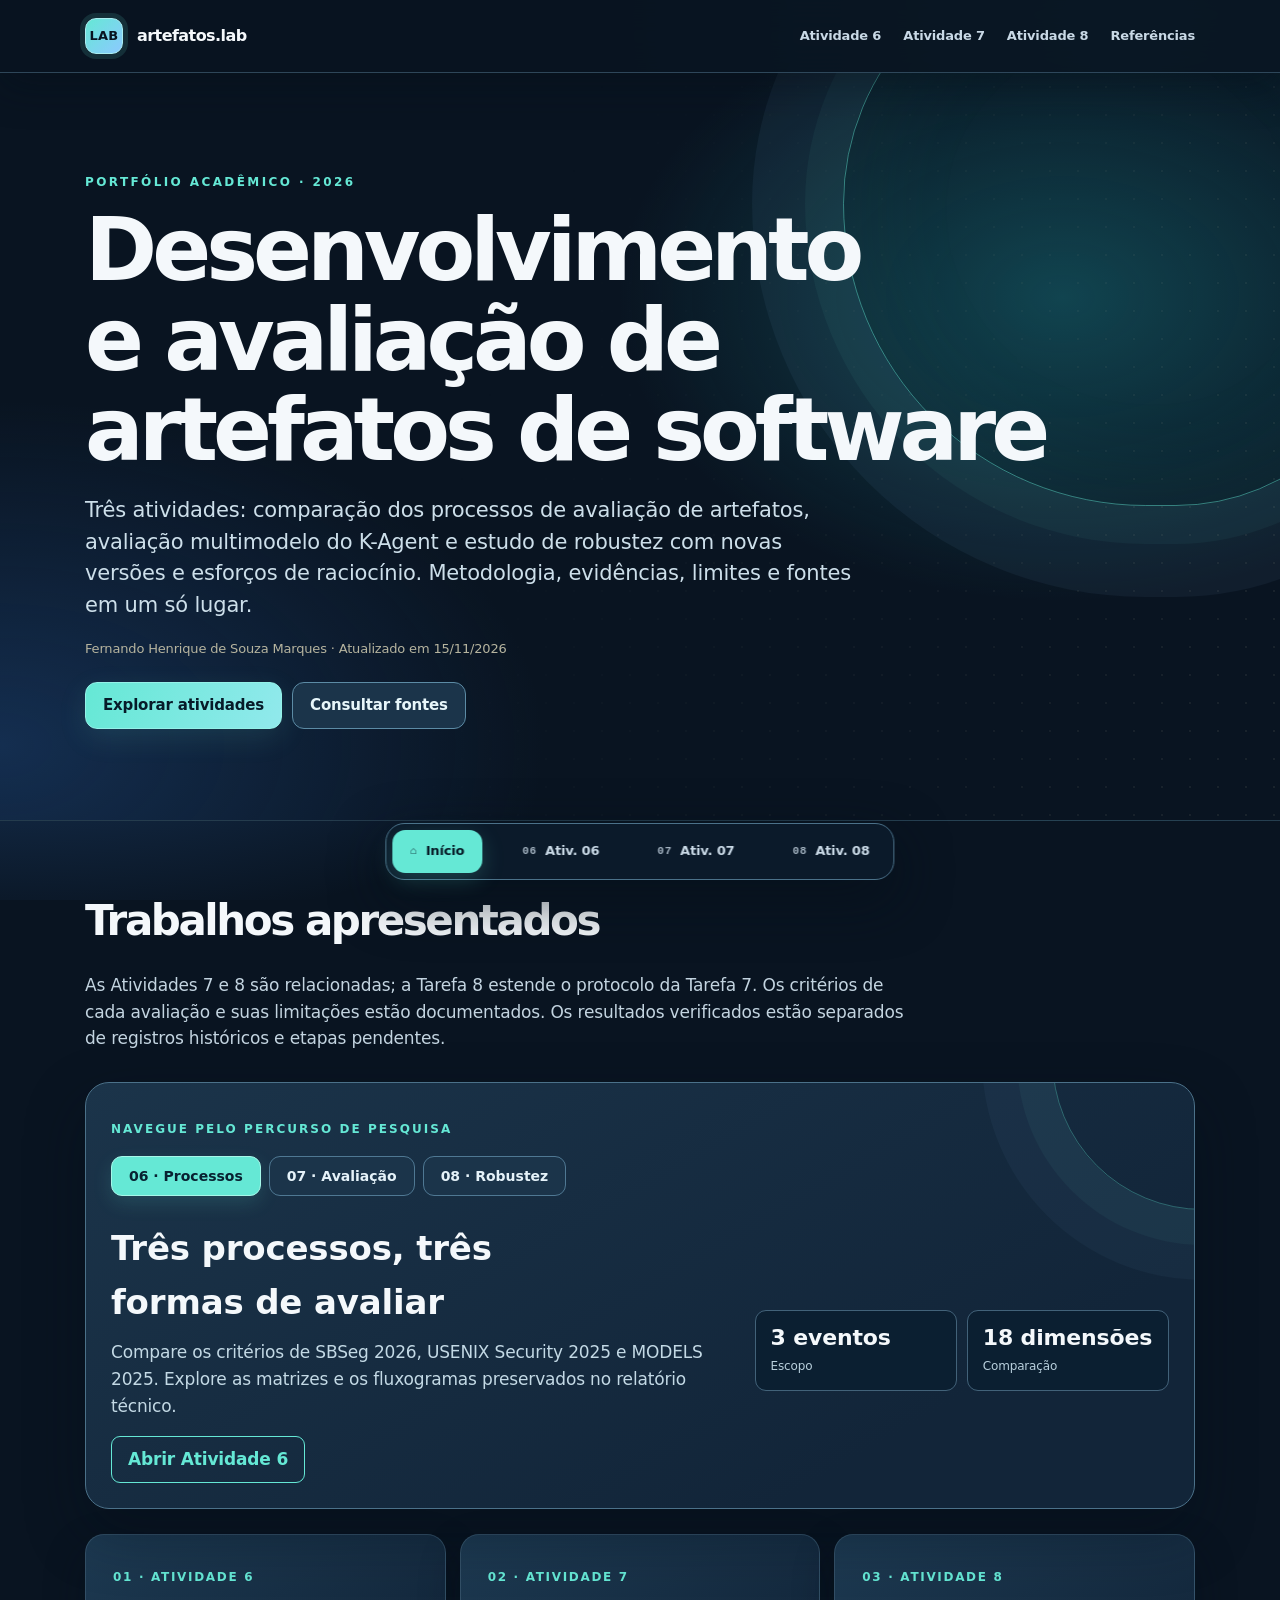
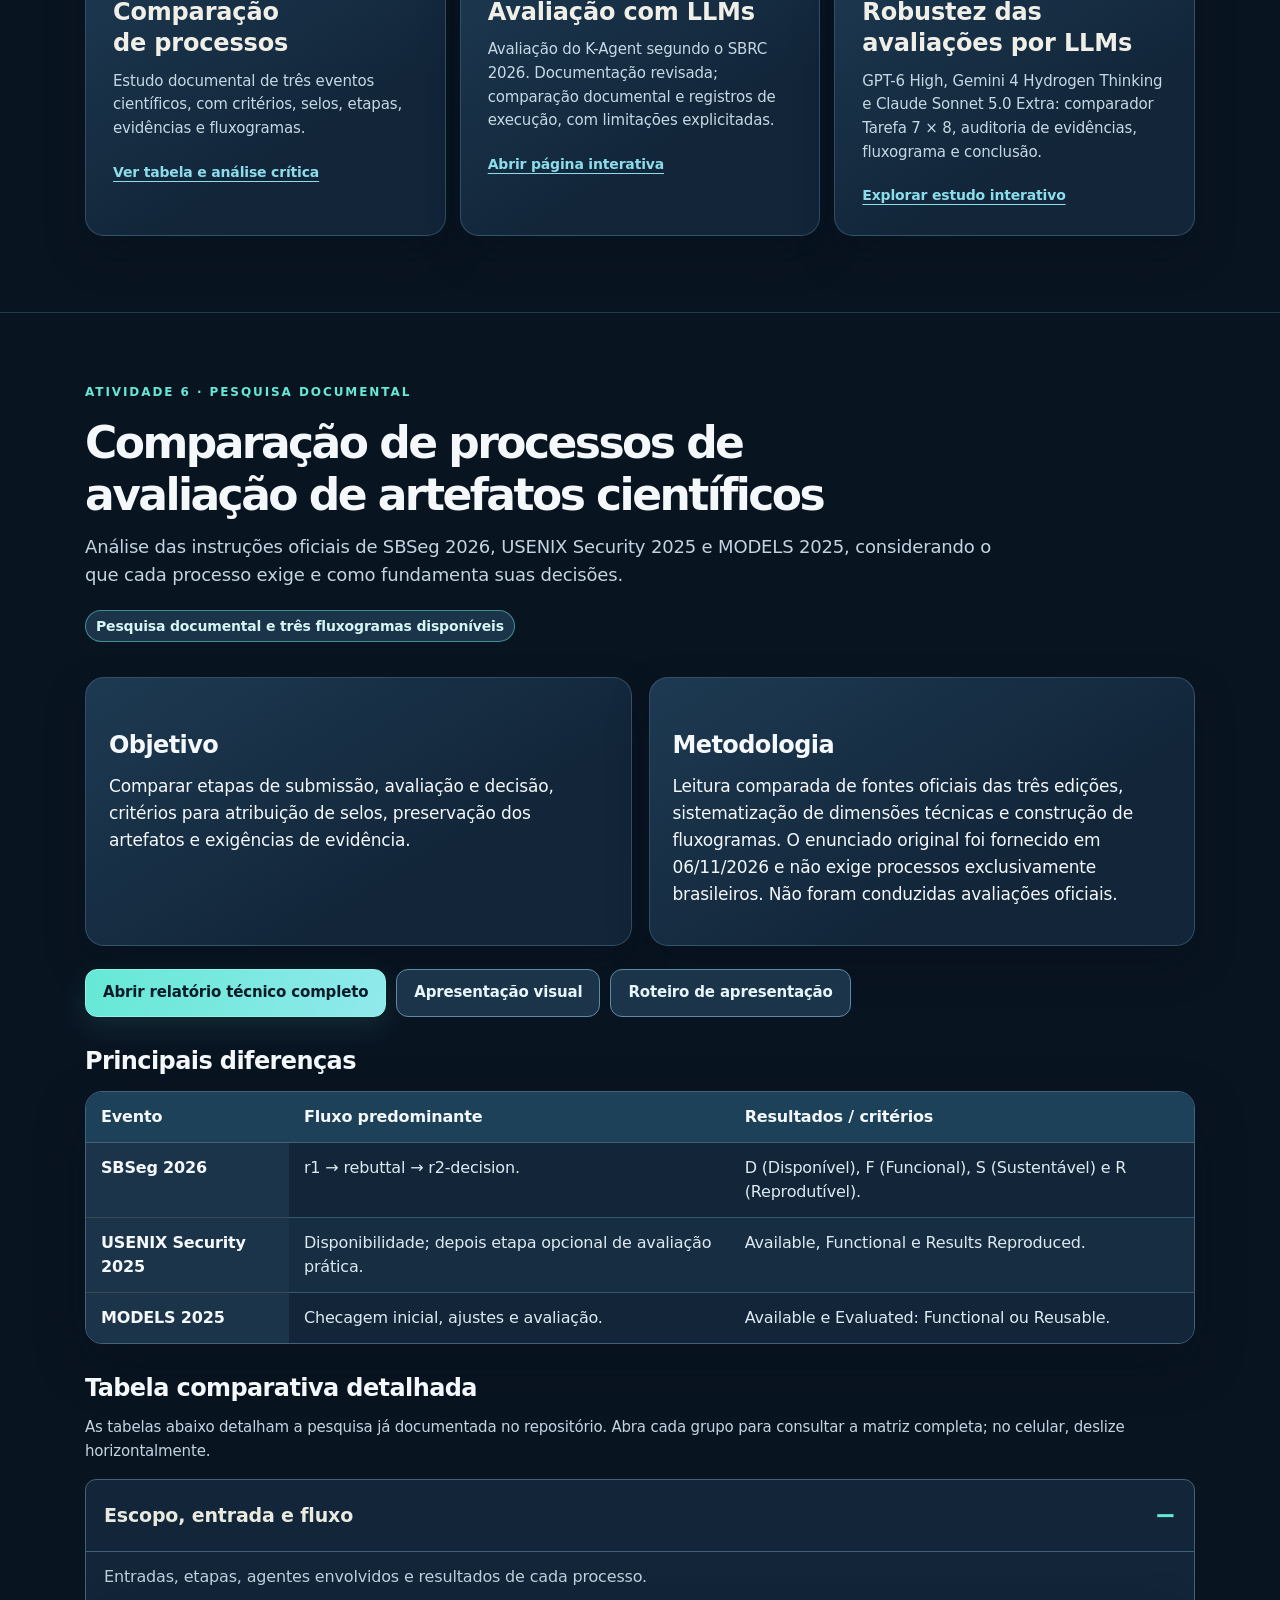
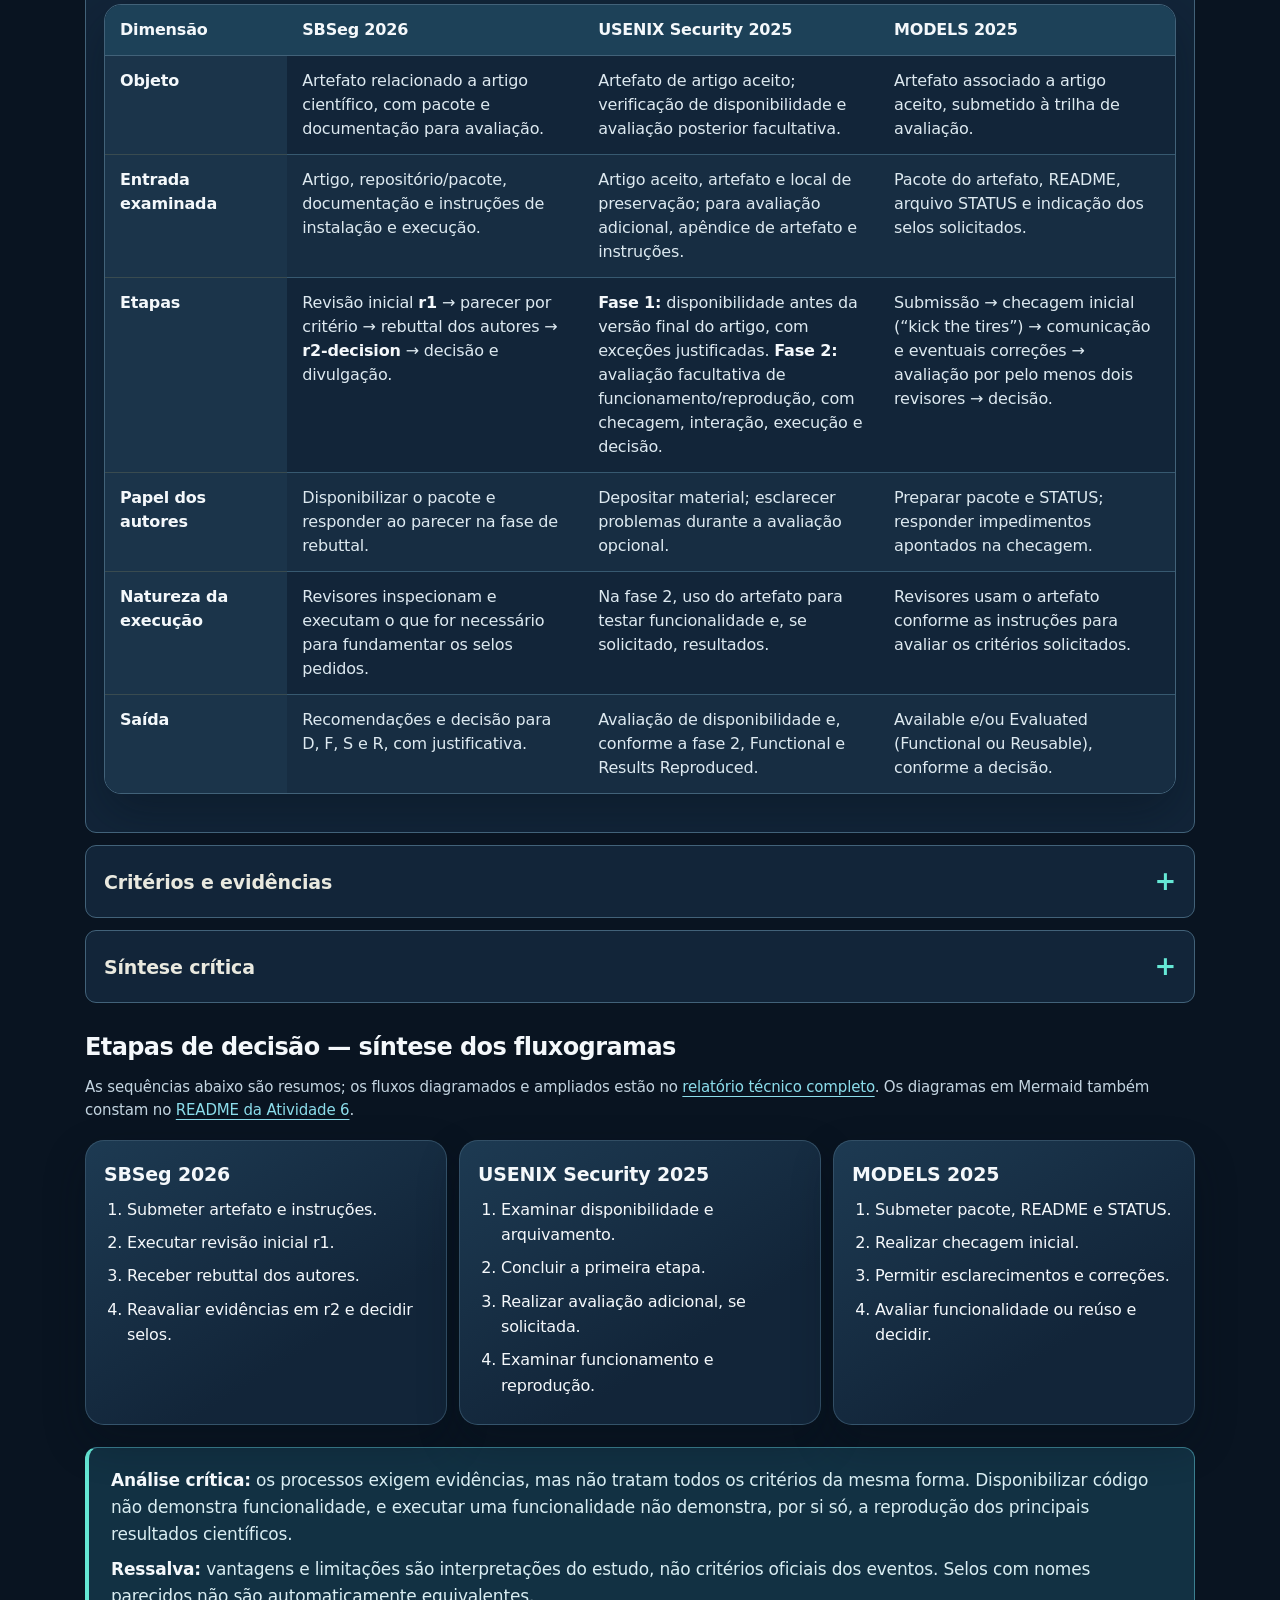
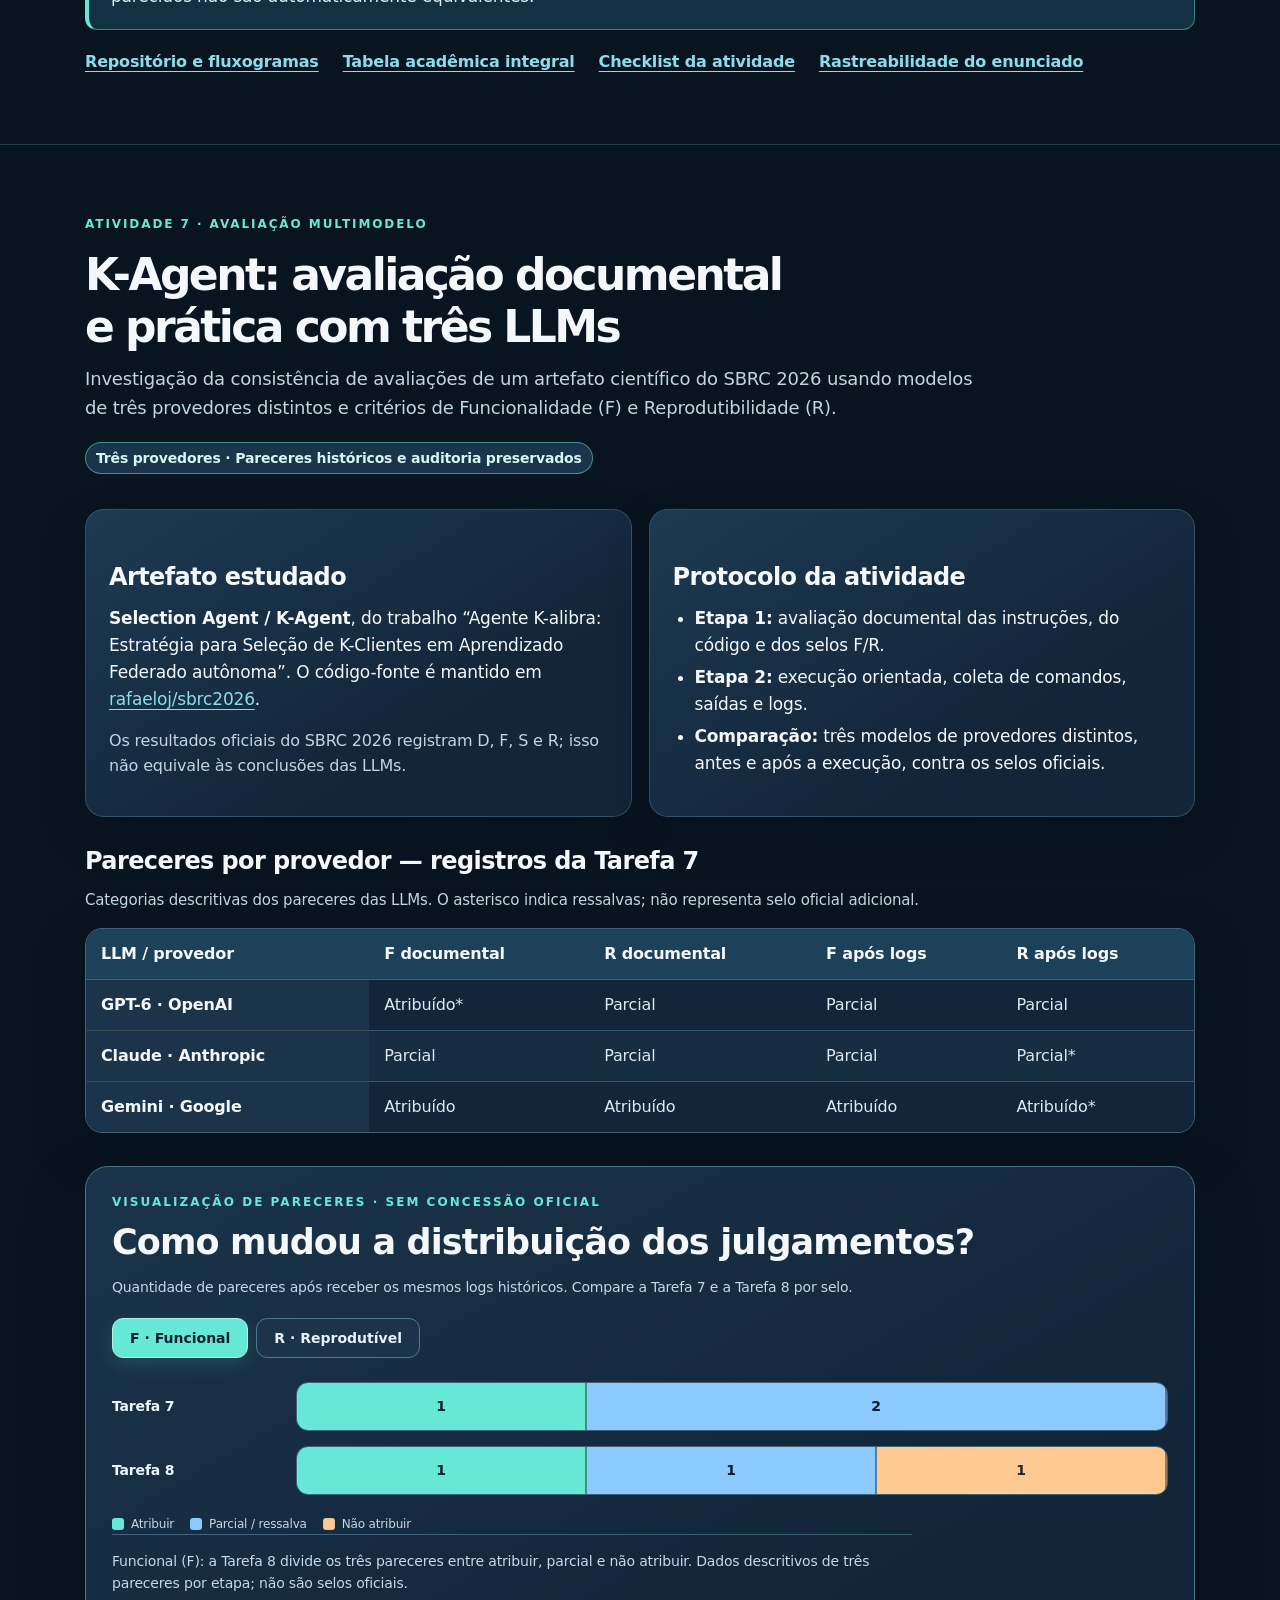
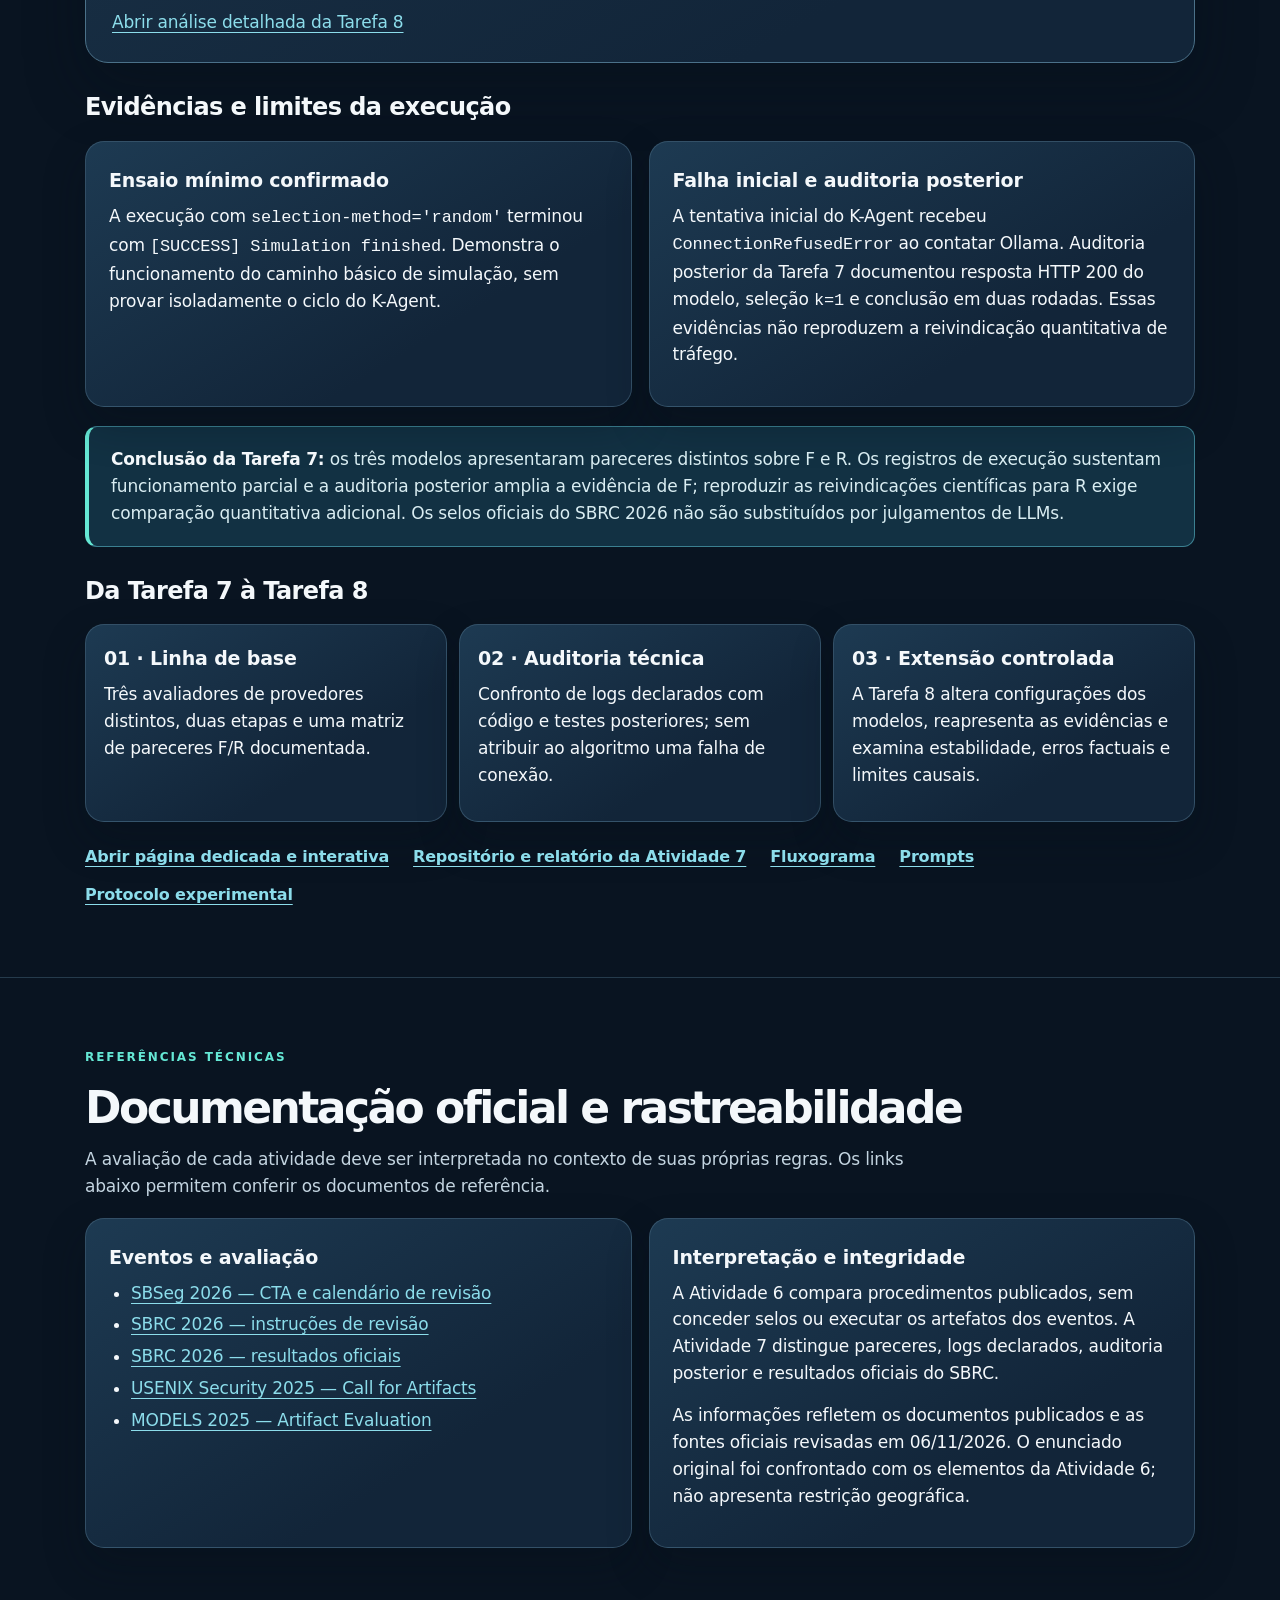
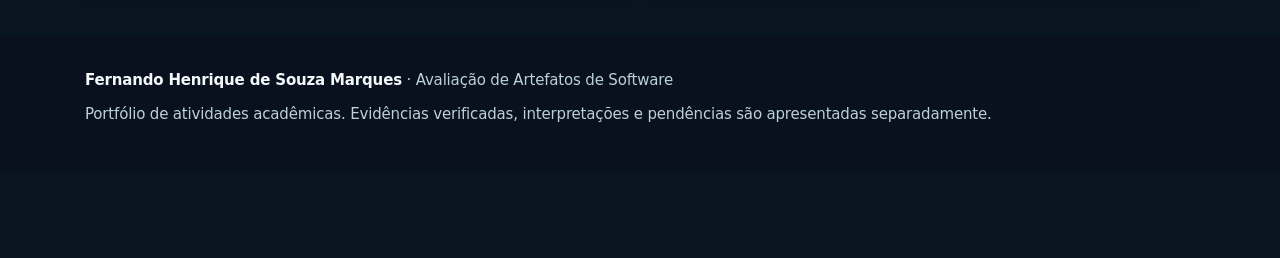
==== commit 1d8dc4c4: "design: replace muted olive with contrast-rich midnight aurora throughout portfolio" ====
--- a/index.html
+++ b/index.html
@@ -17,7 +17,7 @@
 @media(max-width:850px){.overview-grid,.flow-grid{grid-template-columns:1fr}.overview-card{padding:19px}.flow-grid article{padding:18px}}
 @media(max-width:650px){body{font-size:17px}.wrap{width:calc(100% - 32px)}.header-inner{padding:12px 0;display:block}.brand{font-size:19px}nav{margin-top:10px;gap:12px 16px}nav a{font-size:14px}.hero{padding:42px 0}.hero h1{font-size:37px}.hero p{font-size:19px}.activity{padding:38px 0 45px}.activity .lead{font-size:18px}.columns,.metrics{grid-template-columns:1fr}.panel{padding:18px}.metric strong{font-size:26px}.activity h3{font-size:23px}summary{font-size:17px;padding:14px}.actions .btn{width:100%}}
 @media(prefers-reduced-motion:reduce){html{scroll-behavior:auto}}
-</style><link rel="stylesheet" href="assets/brand-theme.css"><link rel="stylesheet" href="assets/portfolio-olive.css?v=20261115c"></head><body class="portfolio-home">
+</style><link rel="stylesheet" href="assets/brand-theme.css"><link rel="stylesheet" href="assets/portfolio-olive.css?v=20261115c"><link rel="stylesheet" href="assets/portfolio-luminous.css?v=20261115a"></head><body class="portfolio-home">
 <a href="#conteudo" class="skip">Pular para o conteúdo</a>
 <header><div class="wrap header-inner"><a class="brand" href="#inicio"><span class="lab-logo">LAB</span> artefatos.lab</a><nav aria-label="Seções"><a href="#atividade-6">Atividade 6</a><a href="#atividade-7">Atividade 7</a><a href="atividade-8/">Atividade 8</a><a href="#referencias">Referências</a></nav></div></header>
 <main id="conteudo">
--- a/assets/portfolio-luminous.css
+++ b/assets/portfolio-luminous.css
@@ -0,0 +1,193 @@
+/* Artefatos Lab — Midnight / Aurora, 2026-11-15.
+   Contrast-first visual system applied after all historical styles.
+   Surfaces #091421 #122539 #1B344A; type #F4F8FB #BBCFDA;
+   accents #65E8D5 (aurora), #8CC9FF (sky), #FFC992 (signal).
+   Academic content and functionality are intentionally unchanged. */
+:root{
+  color-scheme:dark;
+  --lab-bg:#091421;--lab-panel:#122539;--lab-panel2:#1B344A;
+  --lab-ink:#F4F8FB;--lab-muted:#BBCFDA;--lab-line:#426279;
+  --lab-cyan:#65E8D5;--lab-mint:#65E8D5;--lab-blue:#8CC9FF;--lab-orange:#FFC992;
+  --olive-bg:#091421;--olive-surface:#122539;--olive-pine:#1B344A;
+  --olive-line:#426279;--olive-mid:#8CC9FF;--olive-light:#65E8D5;
+  --olive-white:#F4F8FB;--olive-soft:#BBCFDA;--olive-shadow:#06101A;
+}
+body.portfolio-home,body.activity-six,body.activity-six-slides,body.activity-seven,body.activity-eight{
+  background:#091421!important;
+  background-image:radial-gradient(ellipse 58% 45% at 88% 3%,#1B6F79a0,transparent 75%),radial-gradient(ellipse 62% 36% at 0% 75%,#234E85a0,transparent 80%)!important;
+  background-attachment:fixed!important;color:#F4F8FB!important;
+}
+body.activity-eight{--bg:#091421;--panel:#122539;--panel2:#1B344A;--ink:#F4F8FB;--mute:#BBCFDA;--line:#426279;--cyan:#65E8D5;--mint:#65E8D5;--orange:#FFC992;--pink:#FFC992;--blue:#8CC9FF}
+body :is(h1,h2,h3,h4,strong){color:#F4F8FB!important}
+body :is(.lead,.intro,.section-intro,.sub,.micro,.muted,.small){color:#C3D4E0!important}
+body :is(.eyebrow,.kicker,.number,.stepno,.tag,.thgroup){color:#65E8D5!important}
+body :is(a,button,summary):focus-visible{outline:3px solid #FFC992!important;outline-offset:4px}
+body ::selection{color:#091421;background:#65E8D5}
+body.portfolio-home a,body.activity-six a,body.activity-six-slides a,body.activity-seven a,body.activity-eight a{color:#8CDDEB}
+
+/* Shared editorial header & atmospheric hero. */
+body.portfolio-home header,body.activity-eight .sitehead,body.activity-seven .lab7-header,body.activity-six .lab-topbar{
+  background:#091421ed!important;border-bottom:1px solid #426279a8!important;
+  box-shadow:0 12px 40px #06101A66!important;backdrop-filter:blur(22px);
+}
+body.portfolio-home .brand,body.activity-eight .brand,body.activity-six .lab-brand,body.activity-seven .lab7-brand{color:#F4F8FB!important}
+body.portfolio-home .lab-logo,body.activity-eight .brand .mark,body.activity-six .lab-topbar .lab-logo,body.activity-seven .lab7-brand span{
+  color:#091421!important;background:linear-gradient(135deg,#65E8D5,#8CC9FF)!important;
+  border:1px solid #A9EDF0!important;box-shadow:0 0 0 5px #65E8D521!important;
+}
+body.activity-six .lab-topbar nav a,body.portfolio-home nav a,body.activity-eight .sitehead nav a,body.activity-seven .lab7-header nav a{color:#C9D9E6!important;background:transparent!important}
+body.activity-six .lab-topbar nav a:hover,body.portfolio-home nav a:hover,body.activity-eight .sitehead nav a:hover,body.activity-seven .lab7-header nav a:hover{color:#65E8D5!important}
+body.portfolio-home .hero,body.activity-eight .hero,body.activity-six .site-header,body.activity-seven .lab7-hero{
+  background:radial-gradient(ellipse 570px 390px at 83% 30%,#1A7C8675,transparent 78%),radial-gradient(ellipse 680px 430px at 0% 90%,#204B8478,transparent 80%),#091421!important;
+  border-color:#42627982!important;
+}
+body.portfolio-home .hero:before,body.activity-eight .hero:before,body.activity-six .site-header:before,body.activity-seven .lab7-hero:before{
+  border-color:#65E8D57b!important;box-shadow:0 0 0 38px #65E8D50c,0 0 0 91px #8CC9FF0e,inset 0 0 125px #65E8D512!important;
+}
+body.portfolio-home .hero h1,body.activity-six .site-header h1,body.activity-seven .lab7-hero h1{color:#F4F8FB!important}
+body.portfolio-home .hero p,body.activity-eight .hero .lead,body.activity-six .site-header .lead,body.activity-seven .lab7-lead{color:#CDDFEA!important}
+body.activity-seven .lab7-hero h1 em,body.activity-eight .hero h1 em{
+  color:#65E8D5!important;background:linear-gradient(108deg,#65E8D5,#8CC9FF)!important;
+  -webkit-background-clip:text!important;background-clip:text!important;-webkit-text-fill-color:transparent!important;
+}
+body.activity-six .site-header .meta,body.activity-seven .lab7-eyebrow,body.activity-seven .lab7-stat span,body.activity-eight .byline{color:#B9D8EA!important}
+
+/* Primary and secondary actions: unmistakeable clickable affordances. */
+body.portfolio-home .btn,body.activity-eight .btn,body.activity-six .display-button,body.activity-seven .lab7-btn{
+  color:#071B29!important;background:linear-gradient(110deg,#65E8D5,#91E9EC)!important;
+  border:1px solid #94F2E8!important;border-radius:12px!important;
+  box-shadow:0 9px 29px #65E8D51e!important;font-weight:850!important;
+}
+body.portfolio-home .btn:hover,body.activity-eight .btn:hover,body.activity-six .display-button:hover,body.activity-seven .lab7-btn:hover{
+  color:#061A28!important;background:linear-gradient(110deg,#A4FFF1,#B1DDFF)!important;transform:translateY(-4px);box-shadow:0 16px 39px #65E8D538!important;
+}
+body.portfolio-home .btn.secondary,body.activity-eight .btn.alt,body.activity-seven .lab7-btn.alt{
+  color:#E7F6FA!important;background:#1B344A!important;border:1px solid #5C8BA5!important;box-shadow:none!important;
+}
+body.portfolio-home .btn.secondary:hover,body.activity-eight .btn.alt:hover,body.activity-seven .lab7-btn.alt:hover{background:#294D65!important;color:white!important}
+
+/* Surfaces, cards and typography are consistent across all activities. */
+body.portfolio-home .overview,body.portfolio-home .activity,body.portfolio-home .activity:nth-of-type(odd),body.activity-eight .comparison{background:transparent!important;border-color:#42627980!important}
+body.portfolio-home .overview-card,body.portfolio-home .panel,body.portfolio-home .flow-grid article,
+body.activity-six .section,body.activity-six .stage,body.activity-six .critical>div,body.activity-six .summary-grid>div,
+body.activity-eight .model,body.activity-eight .step,body.activity-eight .evidence,body.activity-eight .finding,body.activity-eight .limits>div,
+body.activity-seven .lab7-process article,body.activity-seven .lab7-evidence,body.activity-seven .lab7-stat{
+  color:#F4F8FB!important;
+  background:linear-gradient(148deg,#1D3A52,#122539 68%)!important;
+  border:1px solid #426279ad!important;border-radius:19px!important;
+  box-shadow:0 18px 41px #06101A50!important;
+}
+body.activity-six .summary-grid>div{border-top:3px solid #65E8D5!important}
+body.portfolio-home .overview-card:hover,body.portfolio-home .panel:hover,body.portfolio-home .flow-grid article:hover,
+body.activity-six .stage:hover,body.activity-eight .model:hover,body.activity-eight .step:hover,body.activity-eight .evidence:hover,body.activity-eight .finding:hover,
+body.activity-seven .lab7-process article:hover,body.activity-seven .lab7-evidence:hover{
+  border-color:#65E8D5!important;box-shadow:0 22px 52px #06101A7c,0 0 0 1px #65E8D523!important;
+}
+body.portfolio-home .overview-card p,body.activity-eight .model p,body.activity-seven .lab7-process p,body.activity-seven .lab7-evidence p,
+body.activity-six .stage small,body.activity-six .branch p,body.activity-six .summary-grid p,body.activity-eight .metric span{color:#C5D8E3!important}
+body.portfolio-home .badge,body.portfolio-home .badge.pending,body.activity-six .tag{
+  color:#D4F7F3!important;background:#1B344A!important;border:1px solid #65E8D580!important;
+}
+body.activity-eight .metric{background:linear-gradient(145deg,#1B344A,#122539)!important;border:1px solid #426279!important;box-shadow:0 14px 32px #06101A4d!important}
+body.activity-eight .metric:hover{background:#21425B!important;border-color:#65E8D5!important}
+body.activity-eight .metric strong,body.activity-seven .lab7-stat strong{color:#F4F8FB!important}
+body.activity-seven .lab7-stat span{color:#8CC9FF!important}
+body.activity-six .branch>div{background:#1B344A!important;border-color:#426279!important}
+body.activity-six .branch>div:first-child{border-left:4px solid #65E8D5!important}body.activity-six .branch>div:last-child{border-left:4px solid #FFC992!important}
+body.activity-six .stage .num,body.activity-seven .lab7-process b{color:#65E8D5!important}
+
+/* Dense tables need stronger contrast than decorative cards. */
+body.portfolio-home .table-scroll,body.activity-six .table-scroll,body.activity-eight .tablebox,body.activity-seven .lab7-tablebox{
+  background:#122539!important;border:1px solid #426279!important;border-radius:17px!important;
+  box-shadow:0 19px 49px #06101A60!important;
+}
+body.portfolio-home thead th,body.activity-six thead th,body.activity-eight thead th,body.activity-seven .lab7-tablebox thead th{
+  color:#F4F8FB!important;background:#1D4158!important;border-color:#426279!important;
+}
+body.portfolio-home tbody th,body.activity-six tbody th,body.activity-seven .lab7-tablebox tbody td:first-child{background:#1B344A!important;color:#F4F8FB!important}
+body.portfolio-home tbody td,body.activity-six tbody td,body.activity-eight tbody td,body.activity-seven .lab7-tablebox tbody td{
+  background:#122539!important;color:#DDE9F0!important;border-color:#375970!important;
+}
+body.portfolio-home tbody tr:nth-child(even) td,body.activity-six tbody tr:nth-child(even) td,body.activity-eight tbody tr:nth-child(even) td,body.activity-seven .lab7-tablebox tbody tr:nth-child(even) td{background:#172D42!important}
+body.portfolio-home tbody tr:hover td,body.activity-six tbody tr:hover td,body.activity-eight tbody tr:hover td,body.activity-seven .lab7-tablebox tbody tr:hover td{
+  background:#21465C!important;transition:background .2s;
+}
+body.activity-six caption,body.activity-six #matriz caption{color:#EAF7FA!important;background:#22465B!important}
+body.activity-six .matrix-conclusion,body.activity-six .audit-list dt{color:#E8F7F9!important}
+body.activity-six .source-ref,body.activity-six .evidence-kind{color:#8CC9FF!important}
+
+/* Callouts, code, seal legends and credibility cues. */
+body.activity-six .info,body.activity-six .matrix-callout,body.portfolio-home .callout,
+body.activity-eight .note,body.activity-eight .note.good,body.activity-seven .lab7-quote{
+  color:#D9EDF2!important;background:#174056a8!important;border:1px solid #3B8091!important;
+  border-left:4px solid #65E8D5!important;border-radius:12px!important;
+}
+body.activity-eight .status,body.activity-eight .status.approve,body.activity-eight .status.partial,body.activity-eight .status.deny,body.activity-eight .status.cond{
+  color:#EAF6FB!important;background:#1B344A!important;border:1px solid #426279!important;
+}
+body.activity-eight .status.approve:before{color:#65E8D5!important}body.activity-eight .status.partial:before{color:#8CC9FF!important}body.activity-eight .status.deny:before{color:#FFC992!important}
+body.activity-eight .seal,body.activity-seven .lab7-seal{
+  color:#65E8D5!important;background:#143345!important;border:2px solid #65E8D5!important;
+  box-shadow:0 0 0 9px #65E8D514,0 0 33px #65E8D518!important;
+}
+body.activity-seven .lab7-seal:nth-child(2){color:#8CC9FF!important;border-color:#8CC9FF!important;box-shadow:0 0 0 9px #8CC9FF14!important}
+body.activity-seven .lab7-cell{background:#1B344A!important;color:#EAF6FB!important;border:1px solid #5D879C!important}
+body.activity-seven .lab7-seal-label p,body.activity-seven .lab7-intro{color:#C8DBE5!important}
+body.activity-eight .conclusion,body.activity-seven .lab7-conclusion{
+  background:radial-gradient(ellipse at 88% 12%,#1A738078,transparent 68%),#091421!important;
+  border-color:#426279!important;
+}
+body.activity-eight .conclusion .big strong{background:linear-gradient(110deg,#65E8D5,#8CC9FF)!important;background-clip:text!important;-webkit-text-fill-color:transparent!important}
+body.activity-eight footer,body.activity-seven .lab7-footer,body.activity-six footer,body.portfolio-home .footer{background:#08111D!important;border-color:#426279!important;color:#BCD0DC!important}
+body.activity-eight details,body.portfolio-home details{background:#122539!important;border-color:#426279!important}
+
+/* Unified interactive language and visible active states. */
+body.activity-six .site-header nav a,body.activity-six .matrix-controls button,body.activity-six .display-controls button,
+body.activity-seven .lab7-tools button,body.activity-eight .segmented,body.activity-eight .model-switch button,body.activity-eight .filter,
+.lab-explorer-nav button,.lab-chart-controls button,.lab-event-nav button{
+  background:#1B344A!important;color:#E5F2F9!important;border:1px solid #4F7893!important;border-radius:11px!important;
+}
+body.activity-six .site-header nav a:hover,body.activity-six .matrix-controls button:hover,body.activity-seven .lab7-tools button:hover,
+.lab-explorer-nav button:hover,.lab-chart-controls button:hover,.lab-event-nav button:hover{background:#28536C!important;color:#fff!important}
+body.activity-six .matrix-controls button[aria-pressed=true],body.activity-seven .lab7-tools button[aria-pressed=true],
+body.activity-eight .segmented button[aria-pressed=true],body.activity-eight .model-switch button[aria-pressed=true],body.activity-eight .filter[aria-pressed=true],
+.lab-explorer-nav button[aria-selected=true],.lab-chart-controls button[aria-pressed=true],.lab-event-nav button[aria-pressed=true]{
+  color:#082131!important;background:#65E8D5!important;border-color:#A6F8E9!important;box-shadow:0 7px 19px #65E8D524!important;
+}
+body.activity-eight .readout,body.activity-eight .formal{background:#1B344A!important;border-color:#426279!important;color:#E9F5FA!important}
+body.activity-six .projector-mode .matrix-controls{background:#091421!important}
+body.activity-six-slides .slide{background:#122539!important;color:#F4F8FB!important;border:1px solid #426279!important}
+body.activity-six-slides .content p,body.activity-six-slides .step,body.activity-six-slides pre{
+  color:#EAF5FC!important;background:#1B344A!important;border-color:#426279!important;
+}
+body.activity-six-slides .toolbar{background:#091421ef!important;border-color:#426279!important}
+body.activity-six-slides .toolbar :is(a,button){color:#EAF5FC!important;background:#1B344A!important;border-color:#426279!important}
+body.activity-six-slides .toolbar :is(a,button):hover{background:#245471!important}
+
+/* Global floating wayfinding; strong state feedback, no inherited white links. */
+.lab-progress{background:linear-gradient(90deg,#8CC9FF,#65E8D5)!important;box-shadow:0 0 15px #65E8D570!important}
+.lab-dock{background:#0C1B2BEf!important;border:1px solid #4B7189!important;box-shadow:0 19px 53px #06101Aad!important}
+.lab-dock a{background:transparent!important;border:0!important;color:#C9DCE5!important}
+.lab-dock a:hover{background:#21445C!important;color:#fff!important}
+.lab-dock a[aria-current=page],.lab-dock a.is-active{background:#65E8D5!important;color:#071B27!important;box-shadow:0 7px 22px #65E8D531!important}
+.lab-explorer,.lab-chart,.lab-event-explorer{
+  color:#F4F8FB!important;background:linear-gradient(150deg,#1B344A,#122539 77%)!important;
+  border:1px solid #4B7189!important;box-shadow:0 24px 58px #06101A61!important;
+}
+.lab-explorer:after{border-color:#65E8D555!important;box-shadow:0 0 0 35px #65E8D50c,0 0 0 70px #8CC9FF0a!important}
+.lab-explorer-eyebrow{color:#65E8D5!important}
+.lab-explorer-content h3,.lab-chart h3,.lab-event-detail h3{color:#F4F8FB!important}
+.lab-explorer-content p,.lab-chart p,.lab-event-detail p{color:#C3D9E5!important}
+.lab-explorer-meta span{color:#B8CFDC!important;background:#0B1F31!important;border-color:#426279!important}
+.lab-explorer-meta b{color:#F4F8FB!important}
+.lab-explorer-link{color:#65E8D5!important;border-color:#65E8D5!important}
+.lab-explorer-link:hover{background:#224E63!important}
+.lab-chart-label{color:#EDF8FC!important}.lab-chart-track{background:#071421!important;border-color:#426279!important}
+.lab-chart-segment[data-status=approve]{background:#65E8D5!important;color:#082131!important}
+.lab-chart-segment[data-status=partial]{background:#8CC9FF!important;color:#091B2A!important}
+.lab-chart-segment[data-status=deny]{background:#FFC992!important;color:#1E2630!important}
+.lab-chart-legend,.lab-chart-caption{color:#C5D7E3!important}
+.lab-chart-legend i{background:#65E8D5!important}.lab-chart-legend span:nth-child(2) i{background:#8CC9FF!important}.lab-chart-legend span:nth-child(3) i{background:#FFC992!important}
+.lab-chart-caption{border-top-color:#426279!important}
+@media(prefers-reduced-motion:reduce){*,*:before,*:after{animation:none!important;transition:none!important}}
+@media print{.lab-dock,.lab-progress{display:none!important}body.activity-six .section,body.activity-six .stage,body.activity-six .summary-grid>div{background:white!important;color:black!important;box-shadow:none!important}}
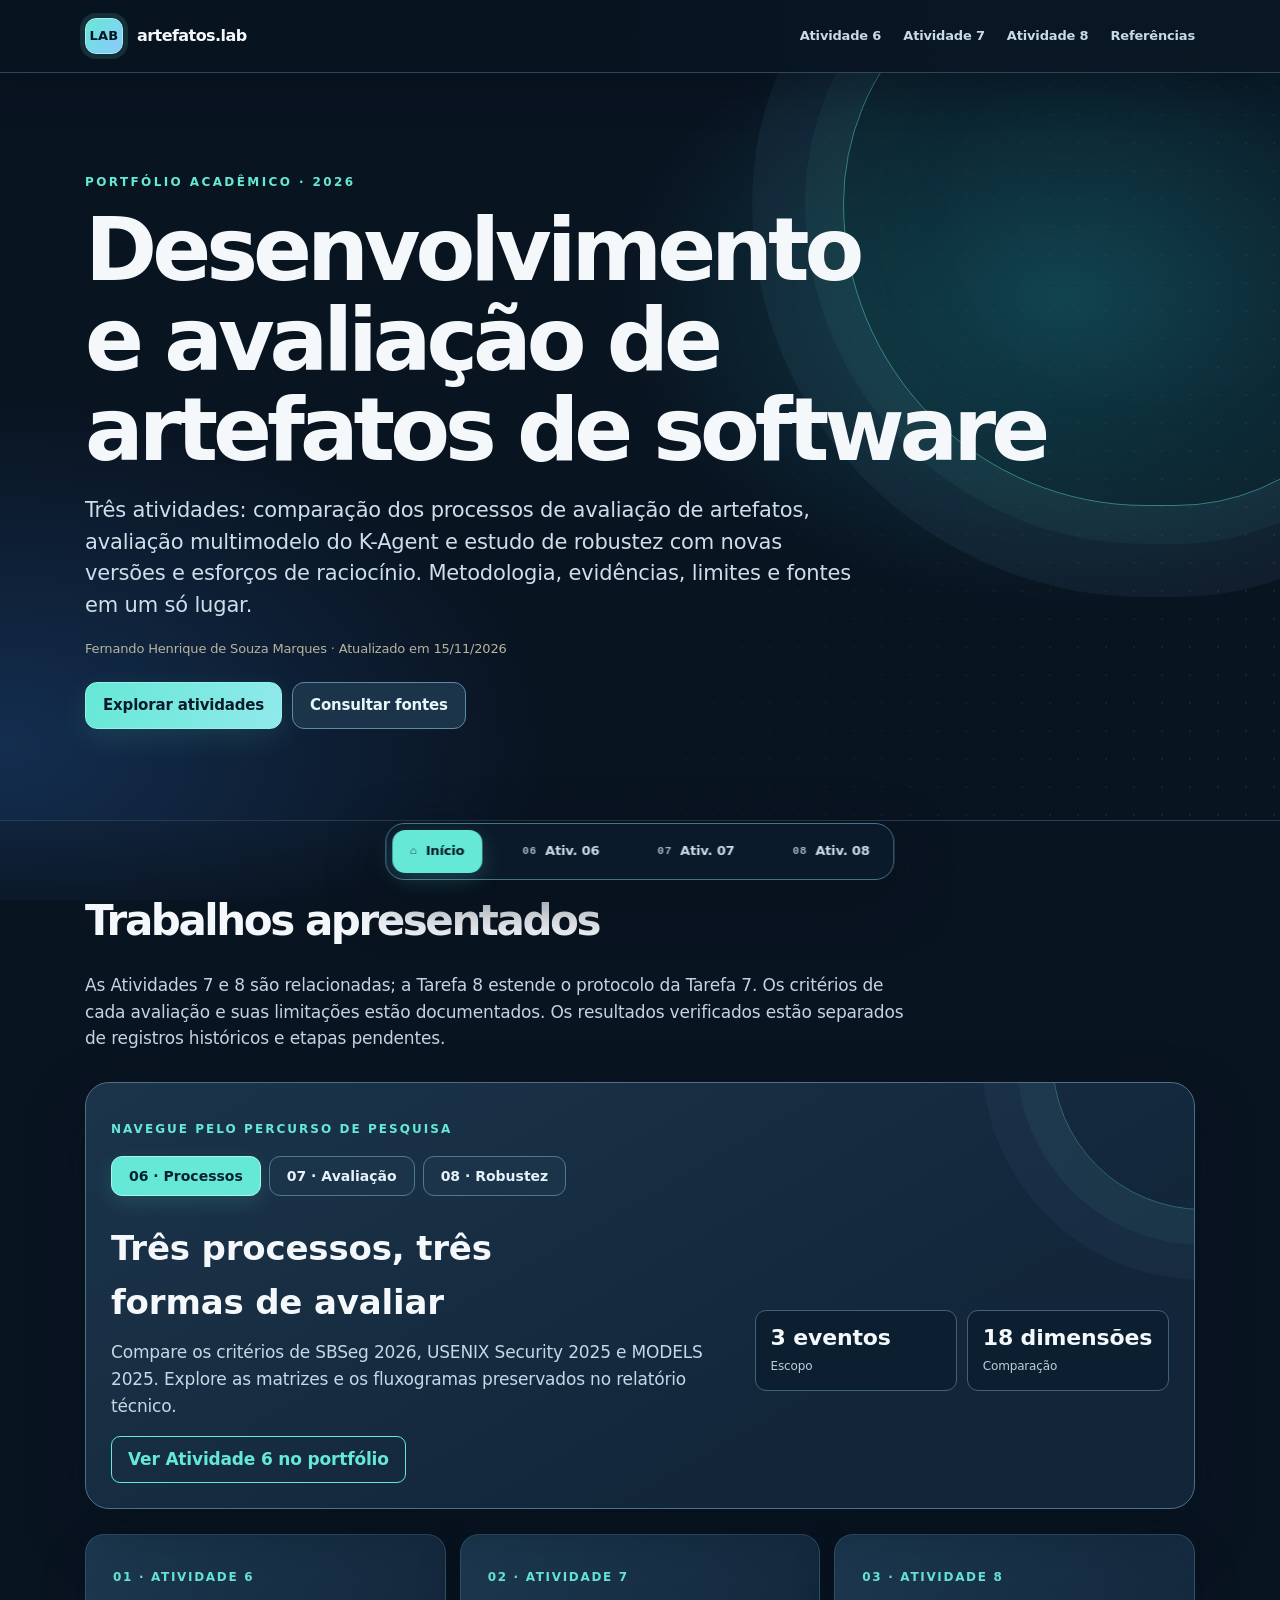
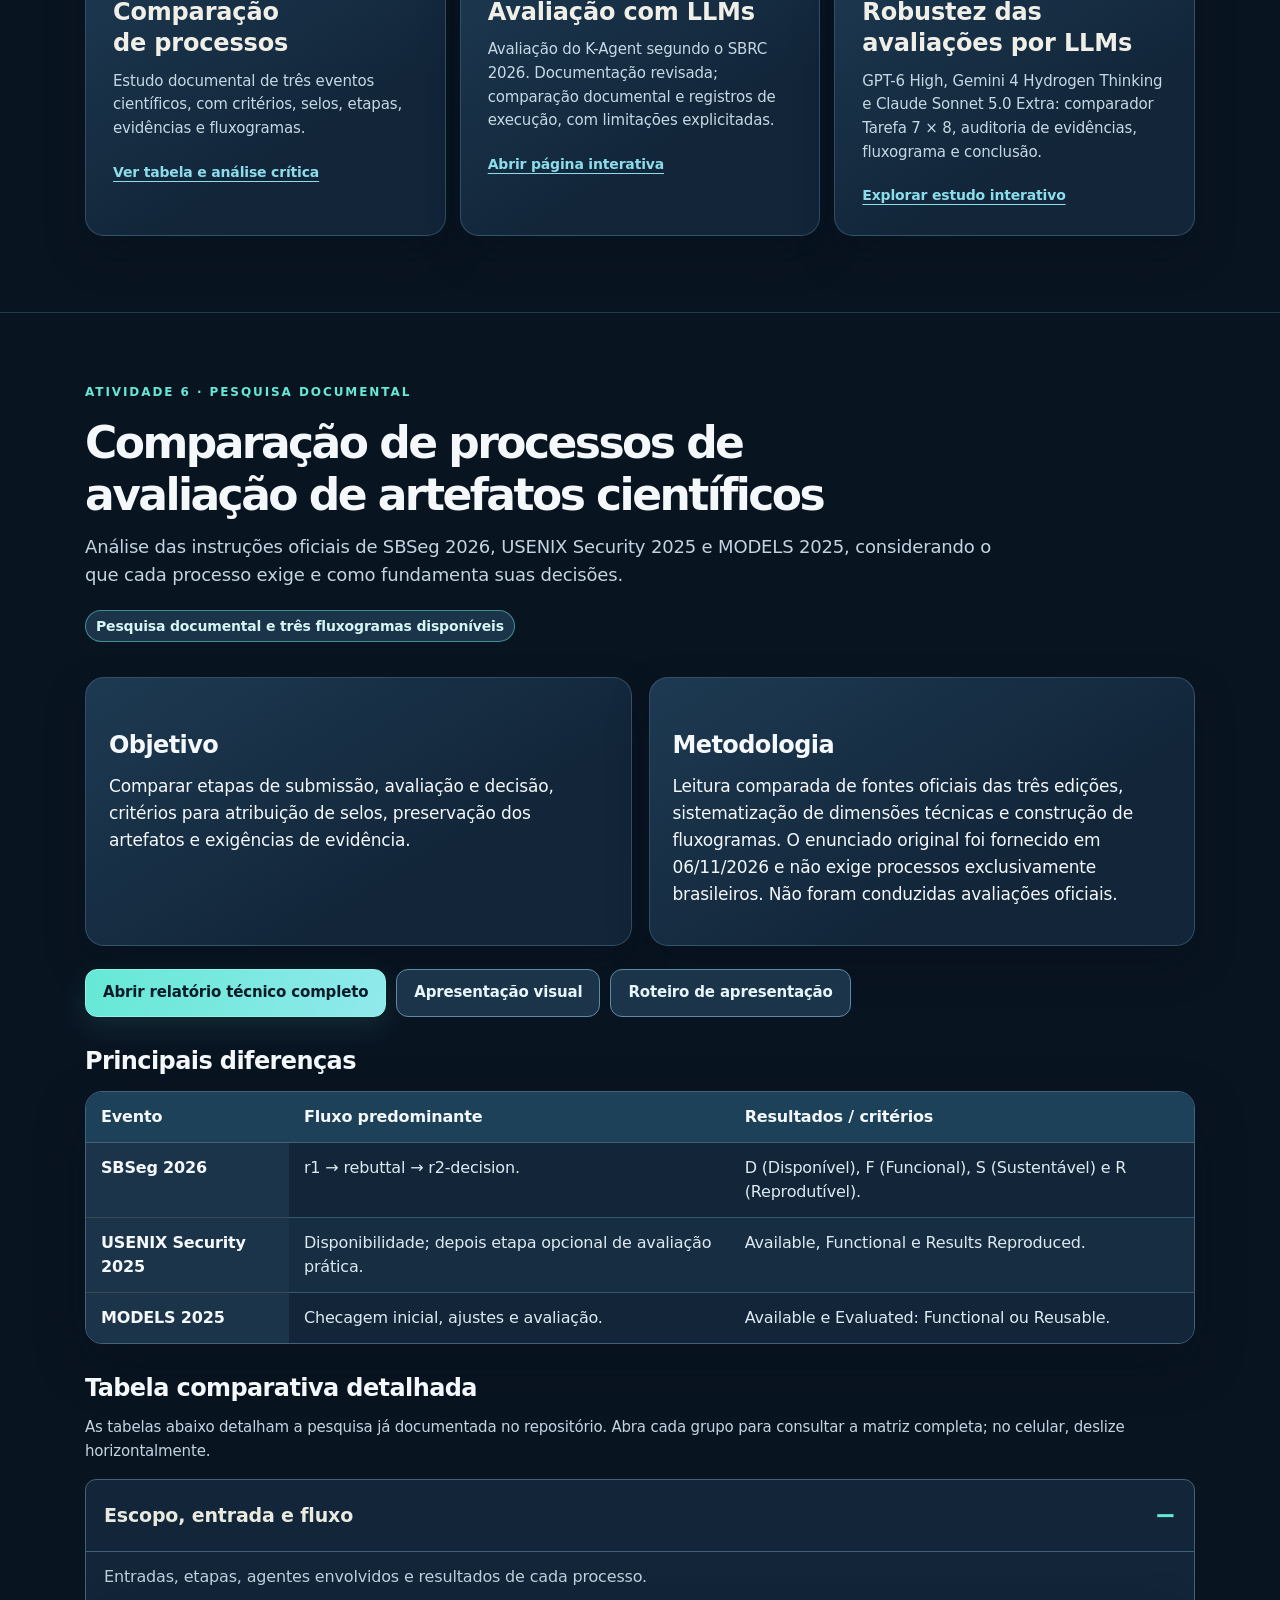
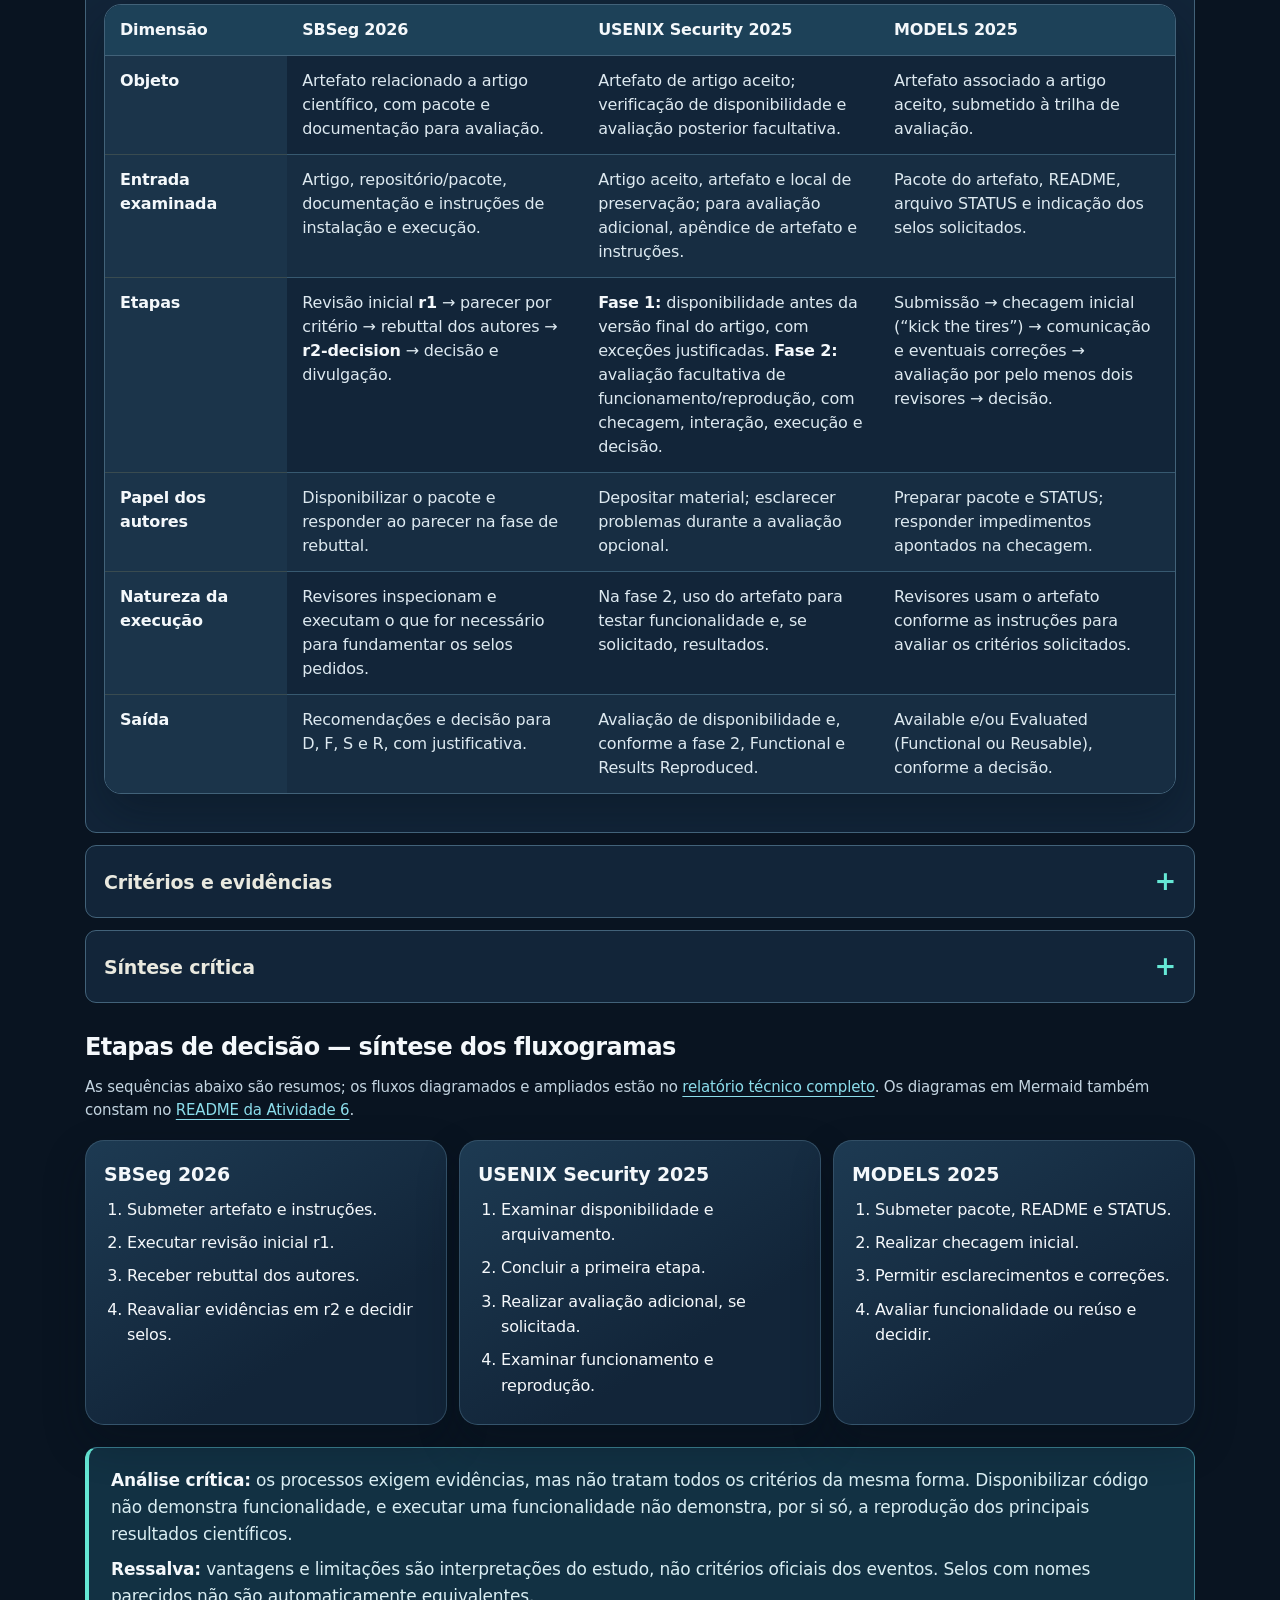
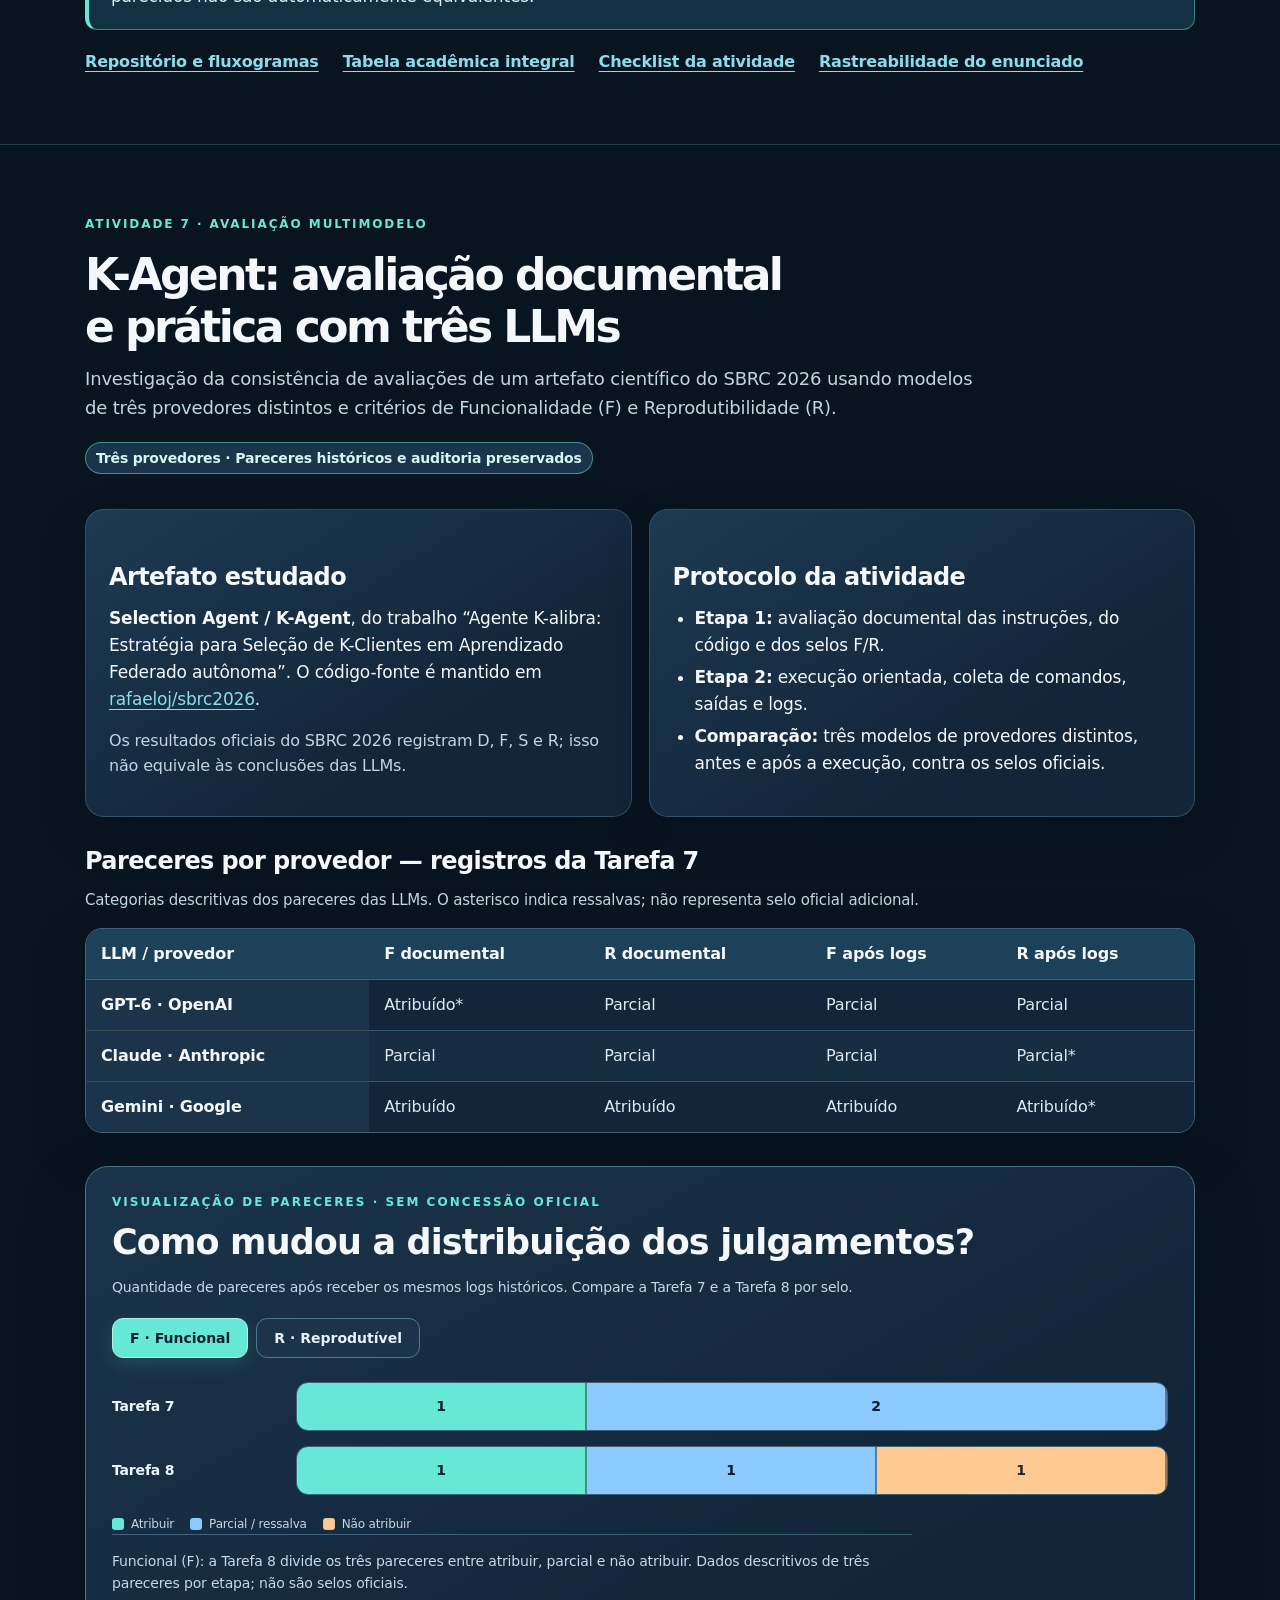
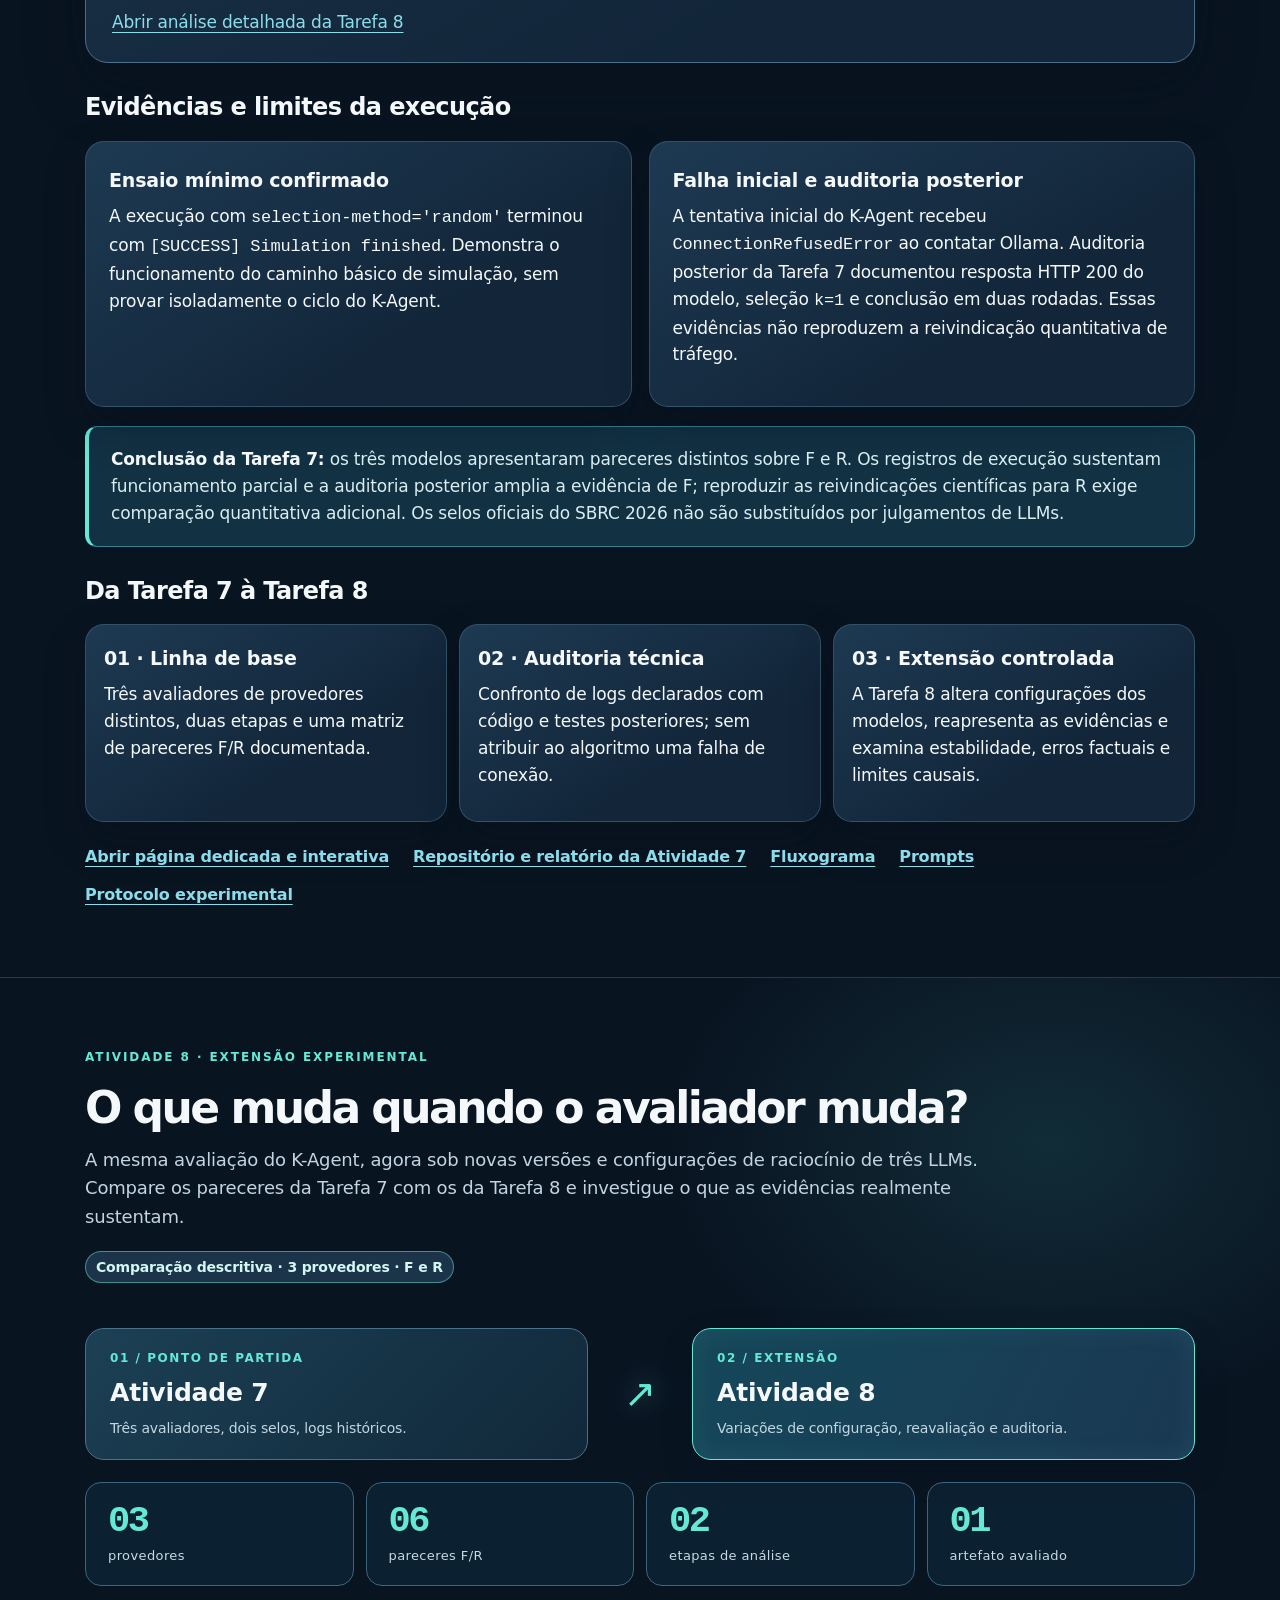
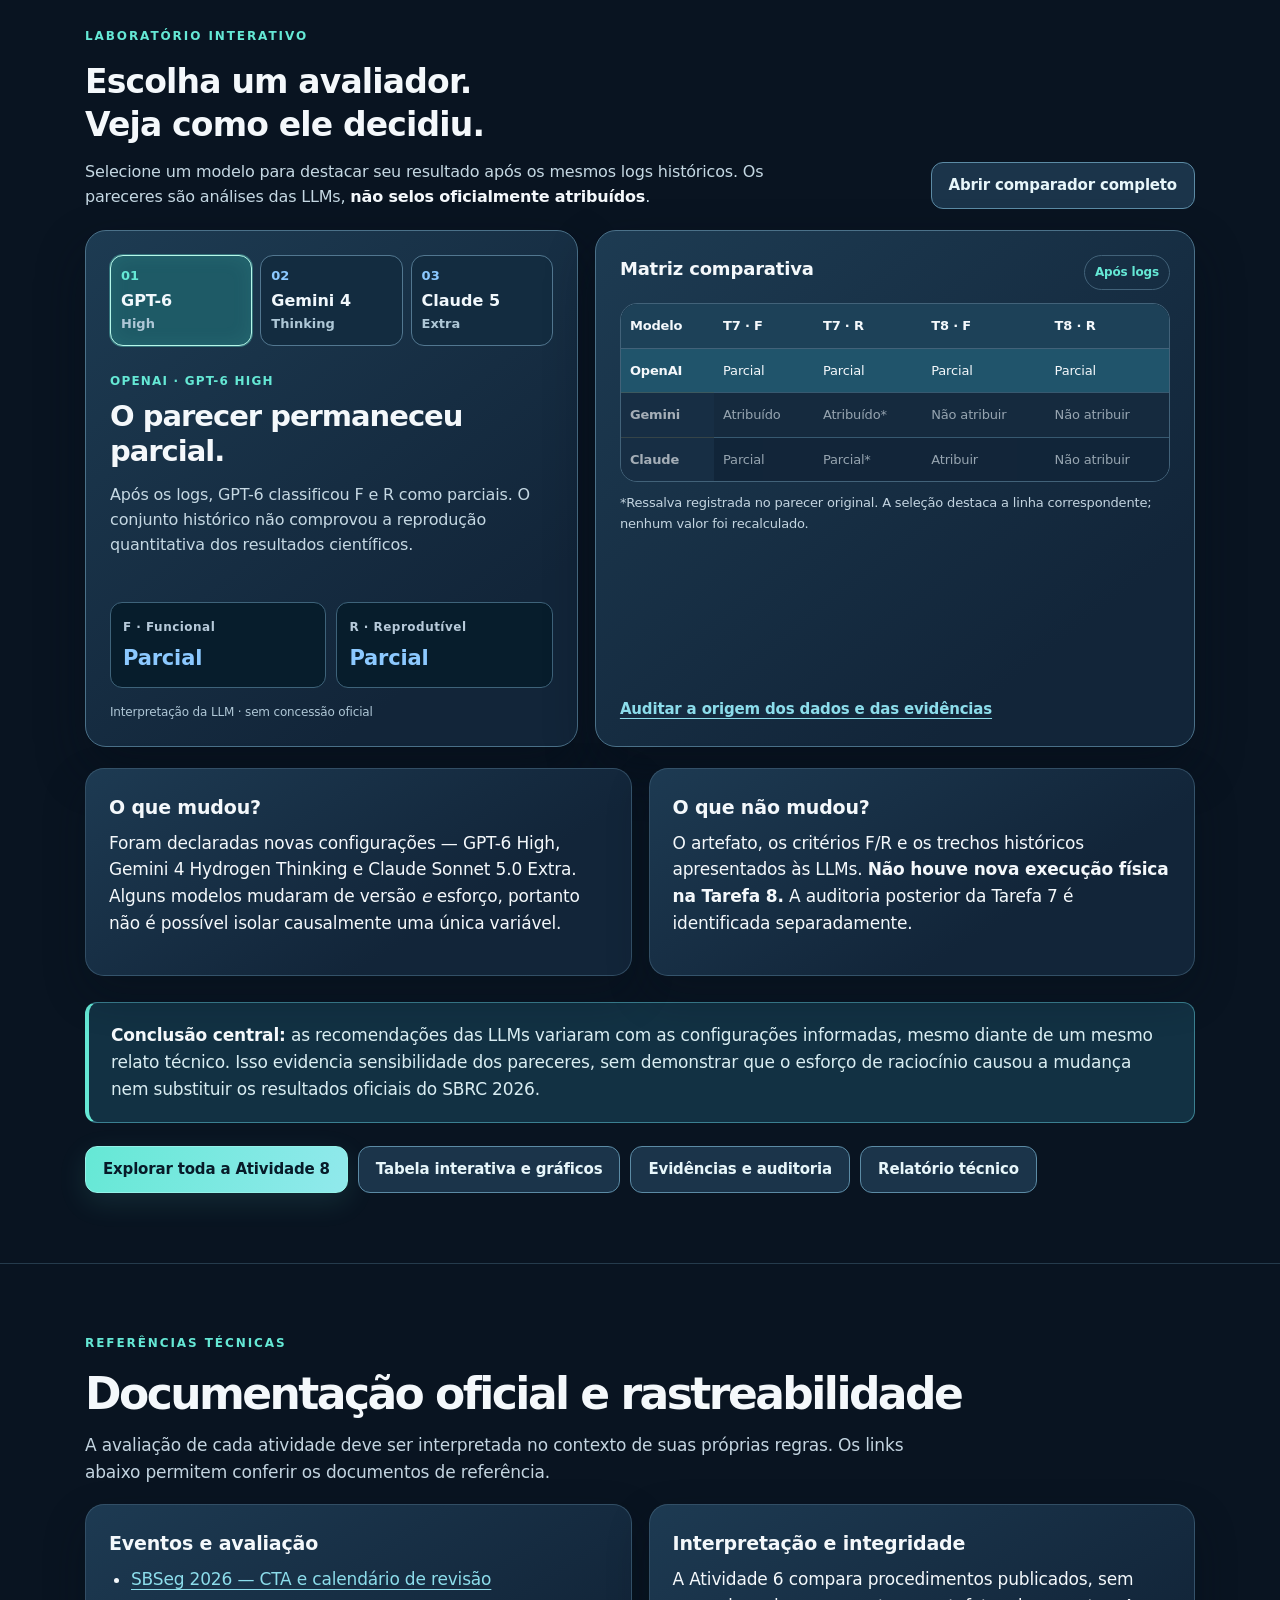
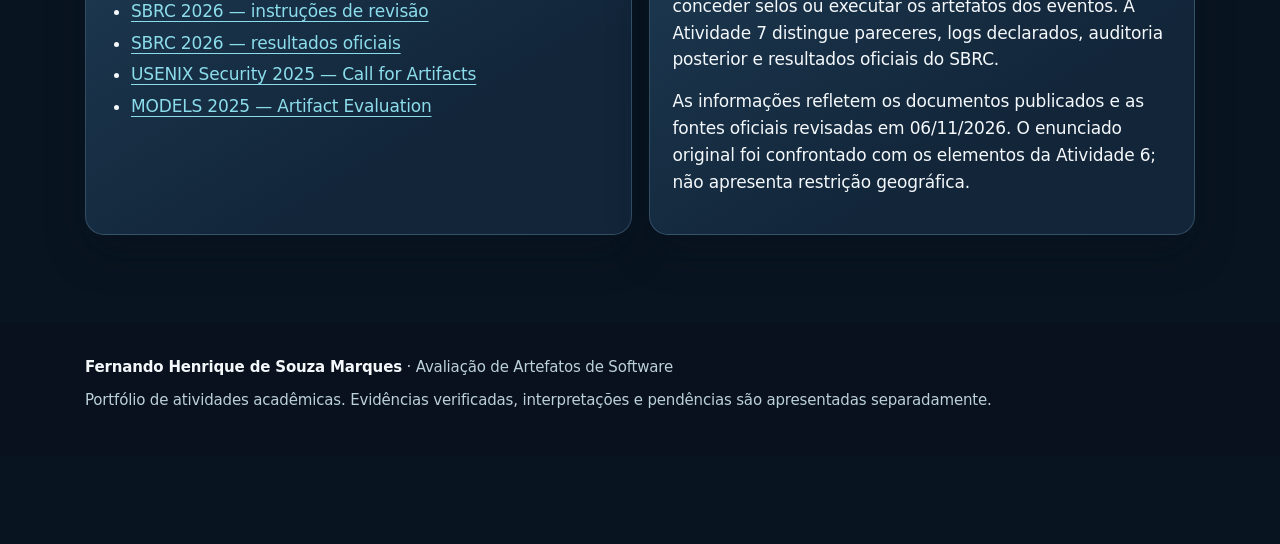
==== commit 1b35d779: "feat: integrate Activity 8 as full interactive portfolio section" ====
--- a/index.html
+++ b/index.html
@@ -17,9 +17,9 @@
 @media(max-width:850px){.overview-grid,.flow-grid{grid-template-columns:1fr}.overview-card{padding:19px}.flow-grid article{padding:18px}}
 @media(max-width:650px){body{font-size:17px}.wrap{width:calc(100% - 32px)}.header-inner{padding:12px 0;display:block}.brand{font-size:19px}nav{margin-top:10px;gap:12px 16px}nav a{font-size:14px}.hero{padding:42px 0}.hero h1{font-size:37px}.hero p{font-size:19px}.activity{padding:38px 0 45px}.activity .lead{font-size:18px}.columns,.metrics{grid-template-columns:1fr}.panel{padding:18px}.metric strong{font-size:26px}.activity h3{font-size:23px}summary{font-size:17px;padding:14px}.actions .btn{width:100%}}
 @media(prefers-reduced-motion:reduce){html{scroll-behavior:auto}}
-</style><link rel="stylesheet" href="assets/brand-theme.css"><link rel="stylesheet" href="assets/portfolio-olive.css?v=20261115c"><link rel="stylesheet" href="assets/portfolio-luminous.css?v=20261115a"></head><body class="portfolio-home">
+</style><link rel="stylesheet" href="assets/brand-theme.css"><link rel="stylesheet" href="assets/portfolio-olive.css?v=20261115c"><link rel="stylesheet" href="assets/portfolio-luminous.css?v=20261115b"></head><body class="portfolio-home">
 <a href="#conteudo" class="skip">Pular para o conteúdo</a>
-<header><div class="wrap header-inner"><a class="brand" href="#inicio"><span class="lab-logo">LAB</span> artefatos.lab</a><nav aria-label="Seções"><a href="#atividade-6">Atividade 6</a><a href="#atividade-7">Atividade 7</a><a href="atividade-8/">Atividade 8</a><a href="#referencias">Referências</a></nav></div></header>
+<header><div class="wrap header-inner"><a class="brand" href="#inicio"><span class="lab-logo">LAB</span> artefatos.lab</a><nav aria-label="Seções"><a href="#atividade-6">Atividade 6</a><a href="#atividade-7">Atividade 7</a><a href="#atividade-8">Atividade 8</a><a href="#referencias">Referências</a></nav></div></header>
 <main id="conteudo">
 <section class="hero" id="inicio"><div class="wrap"><div class="eyebrow">Portfólio acadêmico · 2026</div><h1>Desenvolvimento e avaliação de artefatos de software</h1><p>Três atividades: comparação dos processos de avaliação de artefatos, avaliação multimodelo do K-Agent e estudo de robustez com novas versões e esforços de raciocínio. Metodologia, evidências, limites e fontes em um só lugar.</p><p class="byline">Fernando Henrique de Souza Marques · Atualizado em 15/11/2026</p><div class="actions"><a class="btn" href="#atividades">Explorar atividades</a><a class="btn secondary" href="#referencias">Consultar fontes</a></div></div></section>
 <section class="overview" id="atividades"><div class="wrap"><h2>Trabalhos apresentados</h2><p class="section-intro">As Atividades 7 e 8 são relacionadas; a Tarefa 8 estende o protocolo da Tarefa 7. Os critérios de cada avaliação e suas limitações estão documentados. Os resultados verificados estão separados de registros históricos e etapas pendentes.</p><div class="lab-explorer" id="lab-explorer"><p class="lab-explorer-eyebrow">Navegue pelo percurso de pesquisa</p><div class="lab-explorer-nav" role="tablist" aria-label="Selecionar atividade"><button type="button" role="tab" data-lab-category="6" aria-selected="true">06 · Processos</button><button type="button" role="tab" data-lab-category="7" aria-selected="false">07 · Avaliação</button><button type="button" role="tab" data-lab-category="8" aria-selected="false">08 · Robustez</button></div><div class="lab-explorer-content" role="tabpanel" aria-live="polite"><div><h3>Três processos, três formas de avaliar</h3><p>Explore a pesquisa documental e os fluxogramas.</p><a class="lab-explorer-link" href="atividade-6.html">Abrir Atividade 6</a></div><div class="lab-explorer-meta"><span><b data-metric="one">3 eventos</b>Escopo</span><span><b data-metric="two">18 dimensões</b>Comparação</span></div></div></div><div class="overview-grid">
@@ -40,6 +40,21 @@
 <div class="callout"><p><strong>Conclusão da Tarefa 7:</strong> os três modelos apresentaram pareceres distintos sobre F e R. Os registros de execução sustentam funcionamento parcial e a auditoria posterior amplia a evidência de F; reproduzir as reivindicações científicas para R exige comparação quantitativa adicional. Os selos oficiais do SBRC 2026 não são substituídos por julgamentos de LLMs.</p></div>
 <h3>Da Tarefa 7 à Tarefa 8</h3><div class="flow-grid"><article><h4>01 · Linha de base</h4><p>Três avaliadores de provedores distintos, duas etapas e uma matriz de pareceres F/R documentada.</p></article><article><h4>02 · Auditoria técnica</h4><p>Confronto de logs declarados com código e testes posteriores; sem atribuir ao algoritmo uma falha de conexão.</p></article><article><h4>03 · Extensão controlada</h4><p>A Tarefa 8 altera configurações dos modelos, reapresenta as evidências e examina estabilidade, erros factuais e limites causais.</p></article></div>
 <div class="source-links"><a href="atividade-7/">Abrir página dedicada e interativa</a><a href="https://github.com/fernandomarquesaluno-svg/ativ_revisao_artfatos_multiplas_llms">Repositório e relatório da Atividade 7</a><a href="https://github.com/fernandomarquesaluno-svg/ativ_revisao_artfatos_multiplas_llms/blob/main/FLUXOGRAMA.md">Fluxograma</a><a href="https://github.com/fernandomarquesaluno-svg/ativ_revisao_artfatos_multiplas_llms/blob/main/PROMPTS_UTILIZADOS.md">Prompts</a><a href="https://github.com/fernandomarquesaluno-svg/ativ_revisao_artfatos_multiplas_llms/blob/main/PROTOCOLO_EXECUCAO.md">Protocolo experimental</a></div></div></section>
+<section class="activity lab8-home" id="atividade-8"><div class="wrap">
+  <div class="activity-header"><p class="eyebrow">Atividade 8 · Extensão experimental</p><h2>O que muda quando o avaliador muda?</h2><p class="lead">A mesma avaliação do K-Agent, agora sob novas versões e configurações de raciocínio de três LLMs. Compare os pareceres da Tarefa 7 com os da Tarefa 8 e investigue o que as evidências realmente sustentam.</p><span class="badge">Comparação descritiva · 3 provedores · F e R</span></div>
+  <div class="lab8-bridge" aria-label="Continuidade entre as atividades"><a href="#atividade-7"><span>01 / Ponto de partida</span><strong>Atividade 7</strong><small>Três avaliadores, dois selos, logs históricos.</small></a><span class="lab8-bridge-arrow" aria-hidden="true">↗</span><div class="lab8-bridge-active"><span>02 / Extensão</span><strong>Atividade 8</strong><small>Variações de configuração, reavaliação e auditoria.</small></div></div>
+  <div class="lab8-facts" aria-label="Indicadores da Atividade 8"><div><strong>03</strong><span>provedores</span></div><div><strong>06</strong><span>pareceres F/R</span></div><div><strong>02</strong><span>etapas de análise</span></div><div><strong>01</strong><span>artefato avaliado</span></div></div>
+  <div class="lab8-headline"><div><p class="eyebrow">Laboratório interativo</p><h3>Escolha um avaliador. Veja como ele decidiu.</h3><p>Selecione um modelo para destacar seu resultado após os mesmos logs históricos. Os pareceres são análises das LLMs, <strong>não selos oficialmente atribuídos</strong>.</p></div><a href="atividade-8/#comparador" class="btn secondary">Abrir comparador completo</a></div>
+  <div class="lab8-interaction" id="lab8-interaction">
+    <div class="lab8-inspector"><div class="lab8-model-choices" role="group" aria-label="Escolher LLM para analisar"><button type="button" data-lab8-model="openai" aria-pressed="true">01 <strong>GPT-6</strong><span>High</span></button><button type="button" data-lab8-model="google" aria-pressed="false">02 <strong>Gemini 4</strong><span>Thinking</span></button><button type="button" data-lab8-model="anthropic" aria-pressed="false">03 <strong>Claude 5</strong><span>Extra</span></button></div>
+      <div class="lab8-live" aria-live="polite"><p class="lab8-kicker" data-lab8-provider>OpenAI · GPT-6 High</p><h4 data-lab8-heading>O parecer permaneceu parcial.</h4><p data-lab8-description>Após os logs, GPT-6 classificou F e R como parciais. O conjunto histórico não comprovou a reprodução quantitativa dos resultados científicos.</p><div class="lab8-seals"><div><span>F · Funcional</span><strong data-lab8-f="partial">Parcial</strong></div><div><span>R · Reprodutível</span><strong data-lab8-r="partial">Parcial</strong></div></div><p class="lab8-caveat">Interpretação da LLM · sem concessão oficial</p></div>
+    </div>
+    <div class="lab8-matrix"><div class="lab8-matrix-title"><span>Matriz comparativa</span><span>Após logs</span></div><div class="table-scroll"><table aria-label="Comparação de pareceres entre Atividade 7 e 8 após os mesmos logs históricos"><thead><tr><th scope="col">Modelo</th><th scope="col">T7 · F</th><th scope="col">T7 · R</th><th scope="col">T8 · F</th><th scope="col">T8 · R</th></tr></thead><tbody><tr data-lab8-row="openai" class="lab8-row-active"><th scope="row">OpenAI</th><td>Parcial</td><td>Parcial</td><td>Parcial</td><td>Parcial</td></tr><tr data-lab8-row="google"><th scope="row">Gemini</th><td>Atribuído</td><td>Atribuído*</td><td>Não atribuir</td><td>Não atribuir</td></tr><tr data-lab8-row="anthropic"><th scope="row">Claude</th><td>Parcial</td><td>Parcial*</td><td>Atribuir</td><td>Não atribuir</td></tr></tbody></table></div><p class="small">*Ressalva registrada no parecer original. A seleção destaca a linha correspondente; nenhum valor foi recalculado.</p><a href="atividade-8/#evidencias">Auditar a origem dos dados e das evidências</a></div>
+  </div>
+  <div class="columns lab8-summary"><div class="panel"><h4>O que mudou?</h4><p>Foram declaradas novas configurações — GPT-6 High, Gemini 4 Hydrogen Thinking e Claude Sonnet 5.0 Extra. Alguns modelos mudaram de versão <em>e</em> esforço, portanto não é possível isolar causalmente uma única variável.</p></div><div class="panel"><h4>O que não mudou?</h4><p>O artefato, os critérios F/R e os trechos históricos apresentados às LLMs. <strong>Não houve nova execução física na Tarefa 8.</strong> A auditoria posterior da Tarefa 7 é identificada separadamente.</p></div></div>
+  <div class="callout"><p><strong>Conclusão central:</strong> as recomendações das LLMs variaram com as configurações informadas, mesmo diante de um mesmo relato técnico. Isso evidencia sensibilidade dos pareceres, sem demonstrar que o esforço de raciocínio causou a mudança nem substituir os resultados oficiais do SBRC 2026.</p></div>
+  <div class="actions"><a class="btn" href="atividade-8/">Explorar toda a Atividade 8</a><a class="btn secondary" href="atividade-8/#comparador">Tabela interativa e gráficos</a><a class="btn secondary" href="atividade-8/#evidencias">Evidências e auditoria</a><a class="btn secondary" href="https://github.com/fernandomarquesaluno-svg/portfolio-artefatos-software/blob/main/atividade-8/relatorio.md">Relatório técnico</a></div>
+</div></section>
 <section class="activity" id="referencias"><div class="wrap"><p class="eyebrow">Referências técnicas</p><h2>Documentação oficial e rastreabilidade</h2><p class="section-intro">A avaliação de cada atividade deve ser interpretada no contexto de suas próprias regras. Os links abaixo permitem conferir os documentos de referência.</p><div class="columns"><div class="panel"><h4>Eventos e avaliação</h4><ul><li><a href="https://hotcrp.c3sl.ufpr.br/">SBSeg 2026 — CTA e calendário de revisão</a></li><li><a href="https://doc-artefatos.github.io/sbrc2026/revinstrucoes.html">SBRC 2026 — instruções de revisão</a></li><li><a href="https://doc-artefatos.github.io/sbrc2026/results.html">SBRC 2026 — resultados oficiais</a></li><li><a href="https://www.usenix.org/conference/usenixsecurity25/call-for-artifacts">USENIX Security 2025 — Call for Artifacts</a></li><li><a href="https://conf.researchr.org/track/models-2025/models-2025-artifact-evaluation">MODELS 2025 — Artifact Evaluation</a></li></ul></div><div class="panel"><h4>Interpretação e integridade</h4><p>A Atividade 6 compara procedimentos publicados, sem conceder selos ou executar os artefatos dos eventos. A Atividade 7 distingue pareceres, logs declarados, auditoria posterior e resultados oficiais do SBRC.</p><p>As informações refletem os documentos publicados e as fontes oficiais revisadas em 06/11/2026. O enunciado original foi confrontado com os elementos da Atividade 6; não apresenta restrição geográfica.</p></div></div></div></section>
 </main><footer class="footer"><div class="wrap"><p><strong>Fernando Henrique de Souza Marques</strong> · Avaliação de Artefatos de Software</p><p>Portfólio de atividades acadêmicas. Evidências verificadas, interpretações e pendências são apresentadas separadamente.</p></div></footer>
 <script src="assets/portfolio-ui.js" defer></script>
--- a/assets/portfolio-luminous.css
+++ b/assets/portfolio-luminous.css
@@ -189,5 +189,67 @@
 .lab-chart-legend,.lab-chart-caption{color:#C5D7E3!important}
 .lab-chart-legend i{background:#65E8D5!important}.lab-chart-legend span:nth-child(2) i{background:#8CC9FF!important}.lab-chart-legend span:nth-child(3) i{background:#FFC992!important}
 .lab-chart-caption{border-top-color:#426279!important}
+
+/* Activity 8 belongs to the main editorial sequence, not merely the navigation. */
+body.portfolio-home #atividade-8{position:relative;overflow:hidden;scroll-margin-top:92px}
+body.portfolio-home #atividade-8:before{
+  content:"";position:absolute;inset:-110px -12% auto auto;width:min(770px,95vw);height:550px;
+  background:radial-gradient(ellipse at center,#3aa5a62b,transparent 70%);pointer-events:none;
+}
+body.portfolio-home #atividade-8 .wrap{position:relative}
+.lab8-bridge{display:grid;grid-template-columns:minmax(0,1fr) 80px minmax(0,1fr);gap:12px;align-items:center;margin:28px 0 22px}
+.lab8-bridge a,.lab8-bridge-active{
+  display:flex;flex-direction:column;gap:5px;min-height:125px;padding:20px 24px;border-radius:19px;
+  border:1px solid #4B7189;background:linear-gradient(135deg,#1C4054,#11283A);text-decoration:none;
+  transition:transform .3s,border-color .3s,box-shadow .3s;
+}
+.lab8-bridge a:hover{transform:translateY(-5px);border-color:#65E8D5;box-shadow:0 18px 46px #020c18aa}
+.lab8-bridge-active{border-color:#65E8D5;background:linear-gradient(118deg,#154759,#1A3852);box-shadow:inset 0 0 27px #65E8D517,0 12px 28px #05121c66}
+.lab8-bridge a span,.lab8-bridge-active span{font-size:12px;color:#65E8D5;letter-spacing:.13em;text-transform:uppercase;font-weight:850}
+.lab8-bridge a strong,.lab8-bridge-active strong{font-size:25px;color:#F4F8FB}
+.lab8-bridge a small,.lab8-bridge-active small{font-size:14px;color:#C2D7E3;line-height:1.5}
+.lab8-bridge-arrow{text-align:center;font-size:39px;color:#65E8D5;filter:drop-shadow(0 0 12px #65E8D570);animation:lab8-breathe 3.2s ease-in-out infinite}
+@keyframes lab8-breathe{50%{transform:translate(4px,-4px);opacity:.55}}
+.lab8-facts{display:grid;grid-template-columns:repeat(4,minmax(0,1fr));gap:12px;margin:0 0 41px}
+.lab8-facts>div{padding:18px 22px;border:1px solid #3D657D;background:#0D2538b8;border-radius:16px;min-width:0}
+.lab8-facts strong{display:block;color:#65E8D5!important;font:850 clamp(28px,3vw,37px)/1.1 ui-monospace,monospace;letter-spacing:-.065em}
+.lab8-facts span{display:block;font-size:13px;color:#C7DAE4;letter-spacing:.03em;margin-top:5px}
+.lab8-headline{display:flex;align-items:end;justify-content:space-between;gap:30px;margin:0 0 21px}
+.lab8-headline>div{max-width:720px}.lab8-headline h3{margin:4px 0 12px!important;font-size:clamp(25px,3vw,33px)!important}
+.lab8-headline p:not(.eyebrow){font-size:16px;color:#C5D8E3;margin:0!important}.lab8-headline .btn{flex-shrink:0}
+.lab8-interaction{display:grid;grid-template-columns:minmax(280px,.92fr) minmax(0,1.12fr);gap:17px;align-items:stretch}
+.lab8-inspector,.lab8-matrix{min-width:0;padding:24px;border-radius:21px;border:1px solid #4B7189;box-shadow:0 22px 48px #06101A76;background:linear-gradient(142deg,#1D3B52,#122539 79%)}
+.lab8-model-choices{display:grid;grid-template-columns:repeat(3,minmax(0,1fr));gap:8px;margin-bottom:26px}
+.lab8-model-choices button{font:800 13px/1.45 system-ui,sans-serif;text-align:left;cursor:pointer;border:1px solid #527790;border-radius:13px;background:#132C40;color:#8CC9FF;padding:11px 10px;transition:transform .22s,background .22s,border-color .22s}
+.lab8-model-choices button strong{display:block;color:#F1F8FC!important;font-size:16px;white-space:nowrap;margin:3px 0}
+.lab8-model-choices button span{display:block;color:#AEC7D6;font-weight:550}
+.lab8-model-choices button:hover{transform:translateY(-4px);background:#21465C;border-color:#65E8D5}
+.lab8-model-choices button[aria-pressed=true]{border-color:#B6F7E9;background:#1E5A66;color:#65E8D5;box-shadow:0 0 0 1px #65E8D559,inset 0 0 20px #65E8D519}
+.lab8-kicker{font-size:12px!important;color:#65E8D5!important;font-weight:800;letter-spacing:.1em;text-transform:uppercase;margin:0 0 8px!important}
+.lab8-live h4{font-size:clamp(23px,2.3vw,29px)!important;letter-spacing:-.035em;margin:0 0 12px!important;line-height:1.22}
+.lab8-live>[data-lab8-description]{font-size:16px;color:#C5D8E3;min-height:101px;margin:0 0 19px!important}
+.lab8-seals{display:grid;grid-template-columns:repeat(2,minmax(0,1fr));gap:10px}
+.lab8-seals>div{background:#071D2C;border:1px solid #3E637A;border-radius:12px;padding:15px 12px;min-width:0}
+.lab8-seals span{display:block;font-size:12px;color:#B7CADA;font-weight:800;letter-spacing:.04em}
+.lab8-seals strong{display:block;margin-top:9px;font-size:clamp(16px,1.7vw,21px);line-height:1.23;overflow-wrap:anywhere}
+.lab8-seals strong[data-lab8-f=approve],.lab8-seals strong[data-lab8-r=approve]{color:#65E8D5!important}
+.lab8-seals strong[data-lab8-f=partial],.lab8-seals strong[data-lab8-r=partial]{color:#8CC9FF!important}
+.lab8-seals strong[data-lab8-f=deny],.lab8-seals strong[data-lab8-r=deny]{color:#FFC992!important}
+.lab8-caveat{margin:15px 0 0!important;font-size:12px!important;color:#AFC7D6!important}
+.lab8-matrix{display:flex;flex-direction:column;justify-content:flex-start}
+.lab8-matrix-title{display:flex;justify-content:space-between;gap:10px;font-weight:850;color:#F4F8FB;font-size:18px;margin-bottom:13px}
+.lab8-matrix-title span:last-child{font-size:12px;color:#65E8D5;padding:7px 10px;border:1px solid #426279;border-radius:999px;white-space:nowrap}
+body.portfolio-home .lab8-matrix .table-scroll{margin:0 0 11px;box-shadow:none!important}
+body.portfolio-home .lab8-matrix table{min-width:490px;font-size:13px}
+body.portfolio-home .lab8-matrix :is(th,td){padding:12px 9px;transition:background .28s,color .28s}
+body.portfolio-home .lab8-matrix tbody tr:not(.lab8-row-active){opacity:.65;transition:opacity .28s}
+body.portfolio-home .lab8-matrix tbody tr.lab8-row-active{opacity:1;box-shadow:inset 4px 0 #65E8D5}
+body.portfolio-home .lab8-matrix tbody tr.lab8-row-active :is(th,td){background:#20546B!important;color:#F4F8FB!important}
+body.portfolio-home .lab8-matrix tbody tr:hover{opacity:1}
+.lab8-matrix .small{margin:0 0 15px!important;font-size:13px}.lab8-matrix>a{font-size:15px;font-weight:800;margin-top:auto}
+.lab8-summary{margin-top:21px!important}
+body.portfolio-home #atividade-8 .callout{margin-top:26px}
+@media(max-width:970px){.lab8-interaction{grid-template-columns:1fr}.lab8-live>[data-lab8-description]{min-height:0}.lab8-headline{align-items:start;flex-direction:column;gap:17px}}
+@media(max-width:670px){.lab8-bridge{grid-template-columns:1fr;gap:6px}.lab8-bridge-arrow{font-size:24px;transform:rotate(90deg);animation:none}.lab8-facts{grid-template-columns:repeat(2,1fr)}.lab8-inspector,.lab8-matrix{padding:17px}.lab8-model-choices button{font-size:11px;padding:10px 7px}.lab8-model-choices button strong{font-size:13px}.lab8-seals strong{font-size:17px}}
 @media(prefers-reduced-motion:reduce){*,*:before,*:after{animation:none!important;transition:none!important}}
 @media print{.lab-dock,.lab-progress{display:none!important}body.activity-six .section,body.activity-six .stage,body.activity-six .summary-grid>div{background:white!important;color:black!important;box-shadow:none!important}}
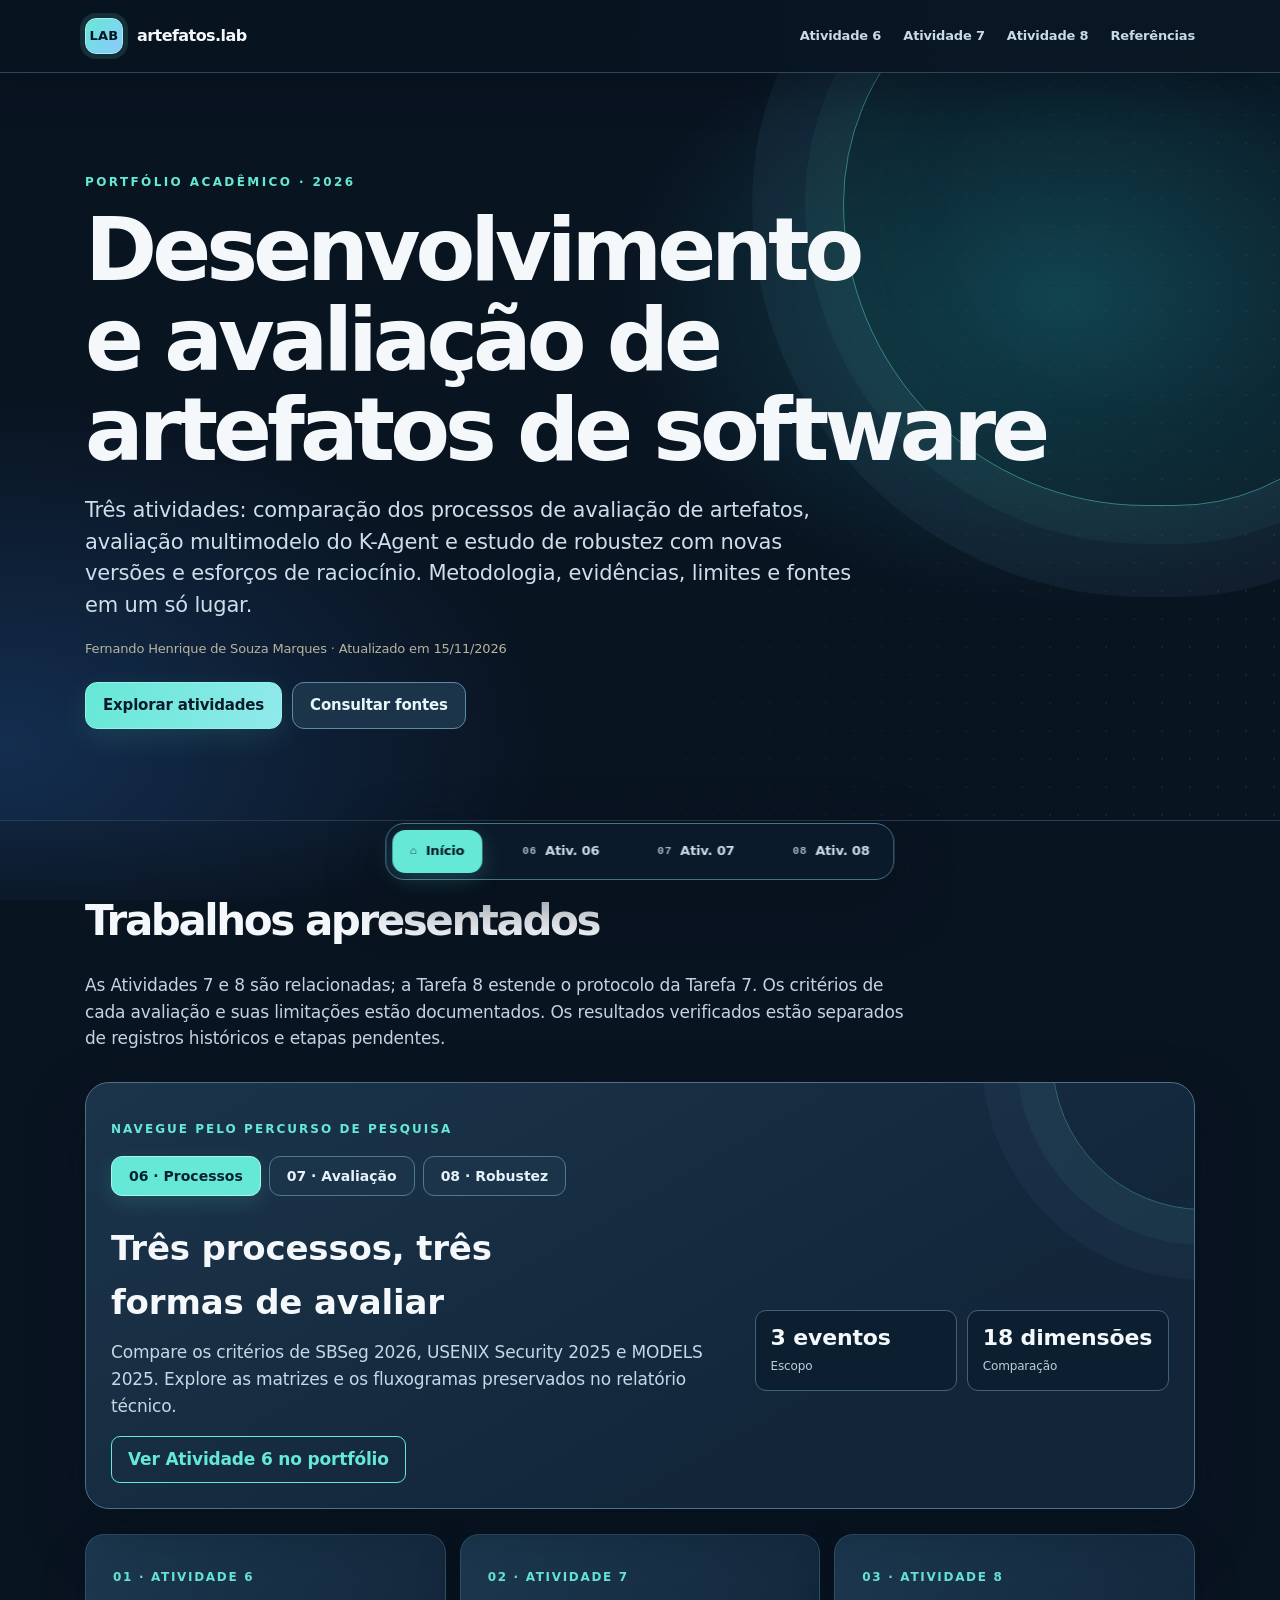
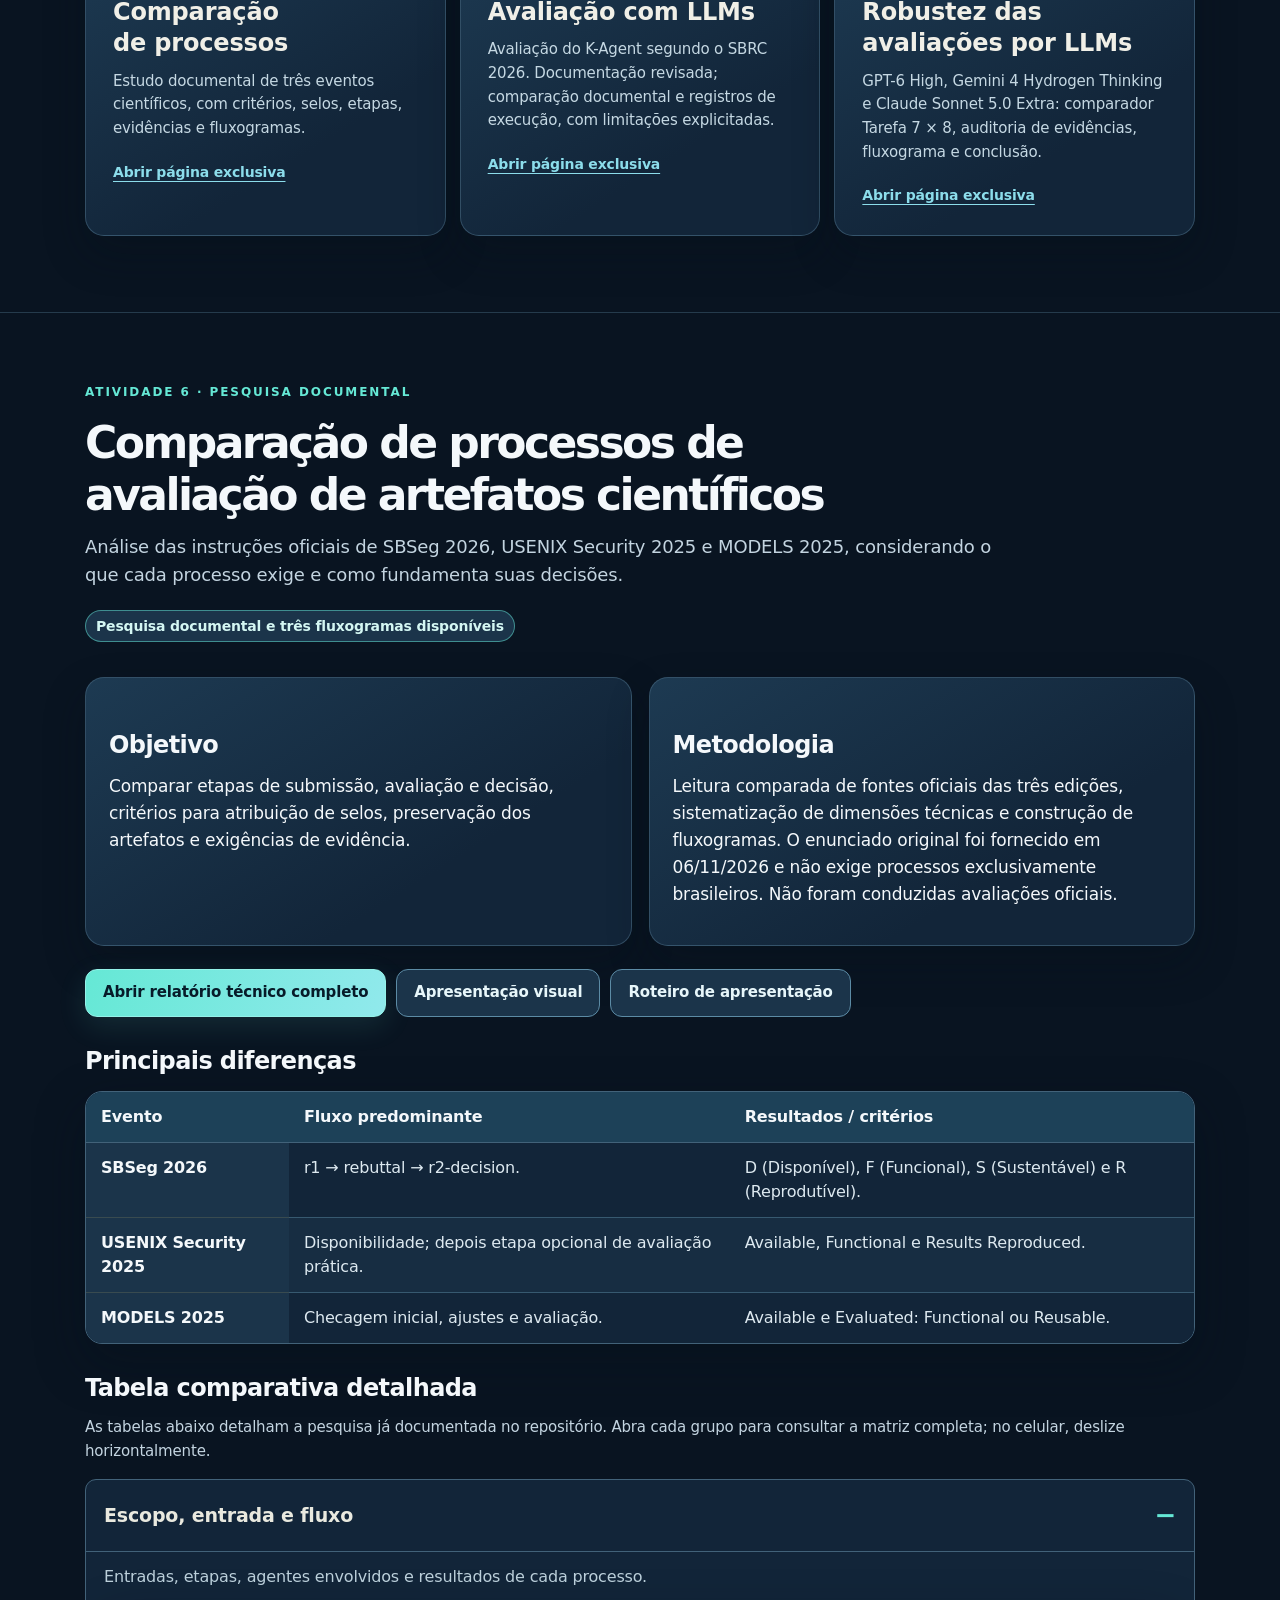
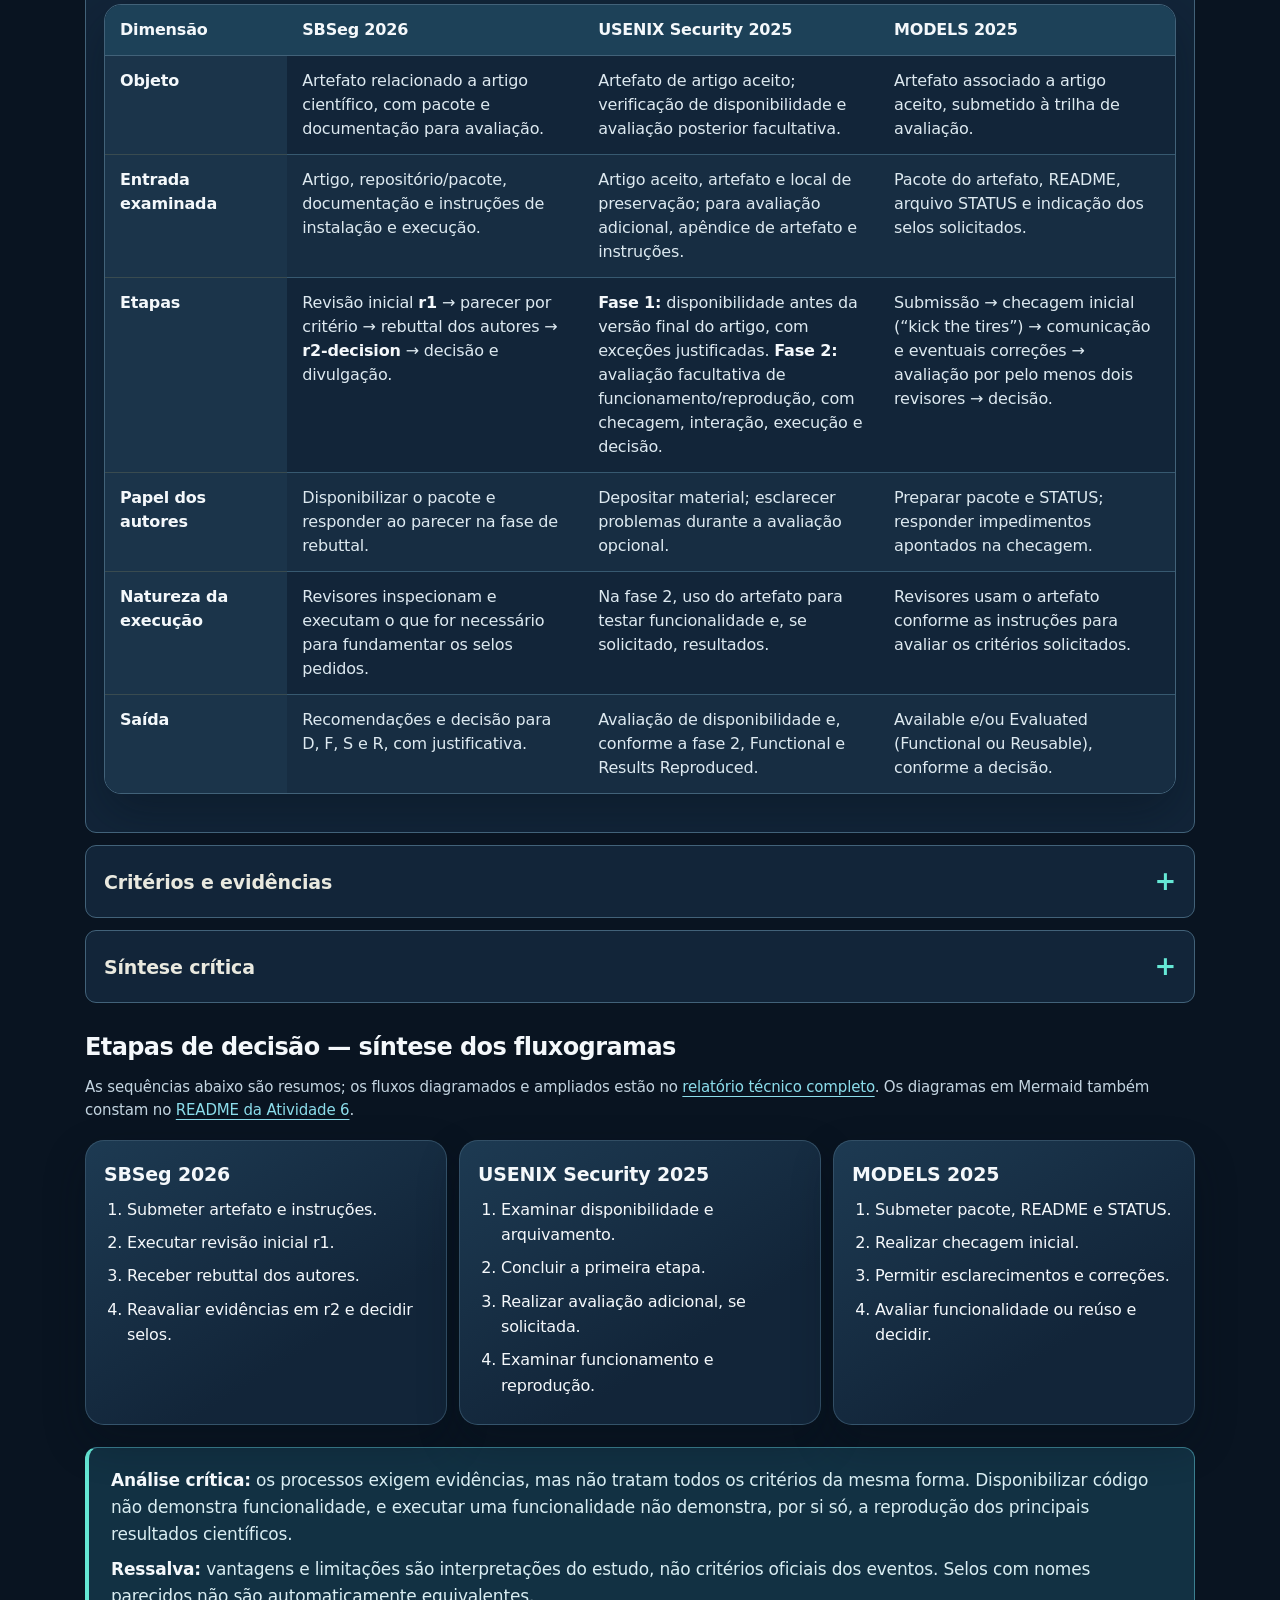
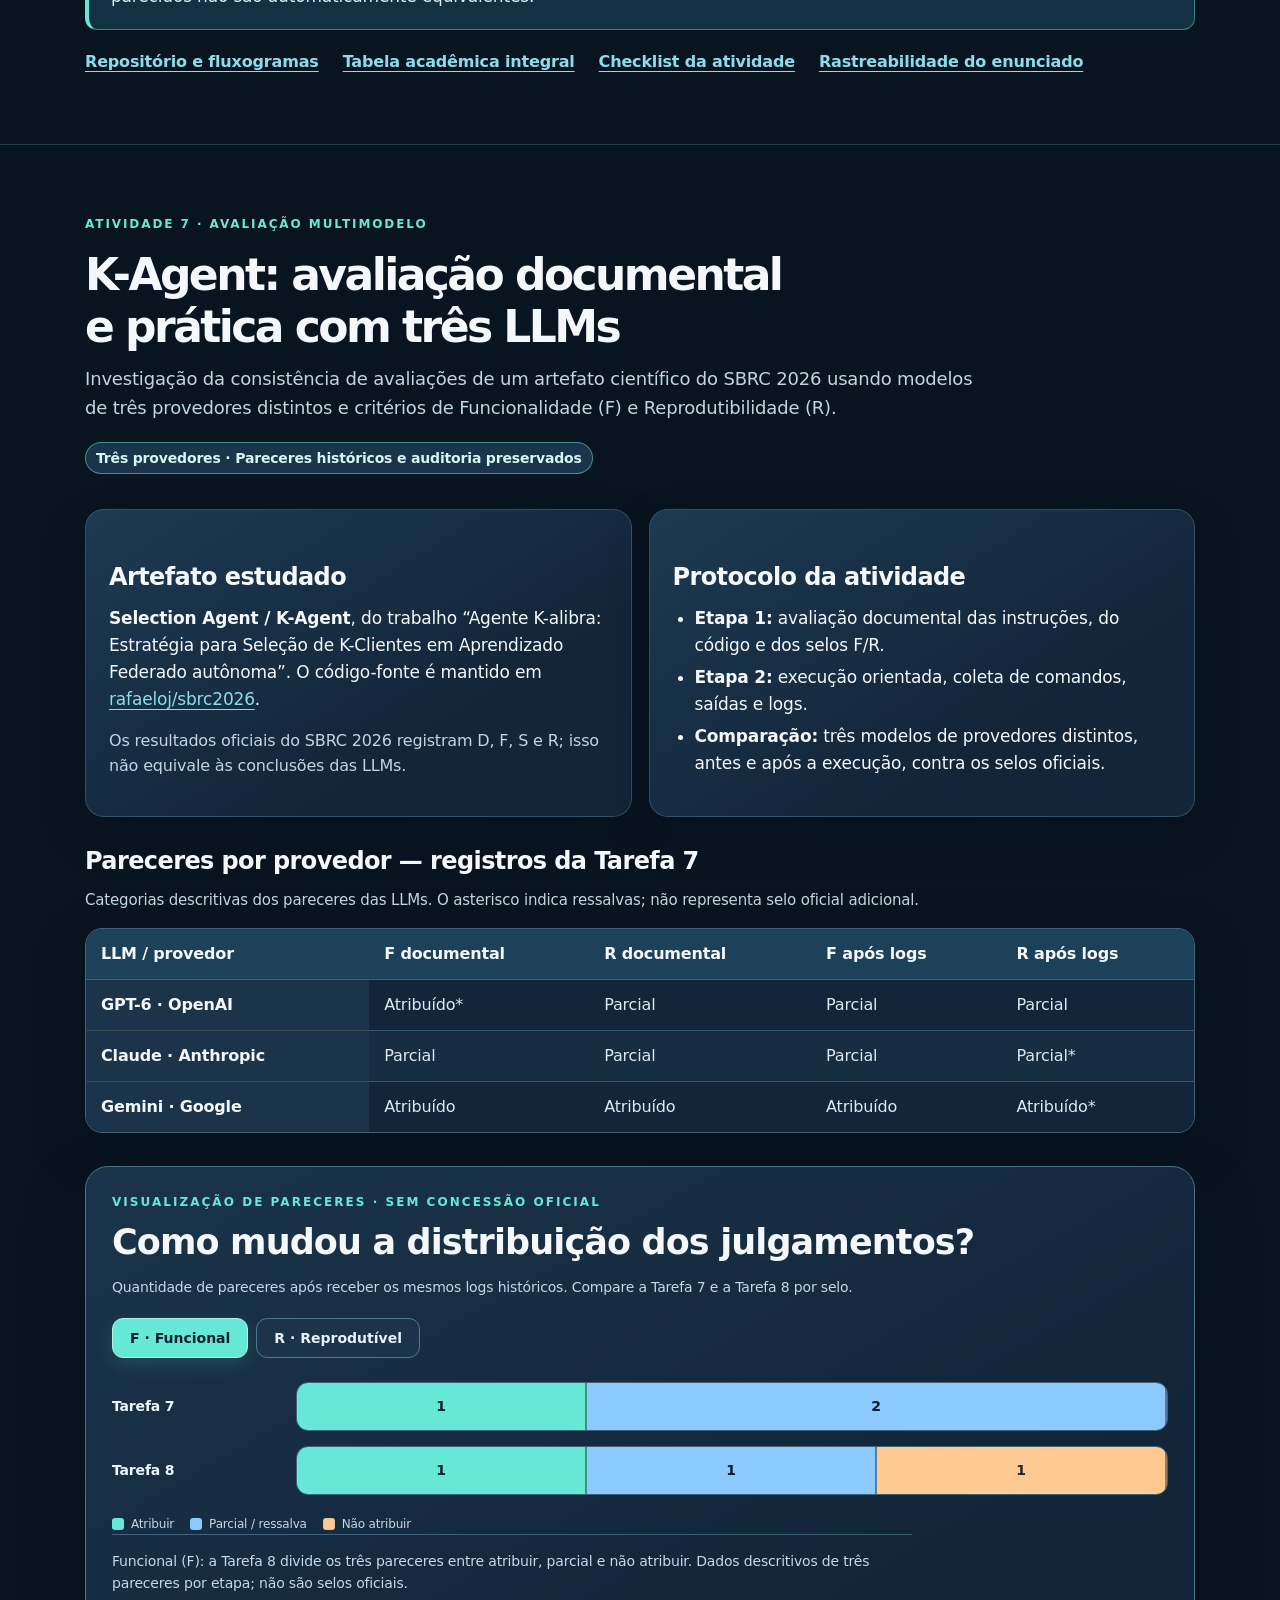
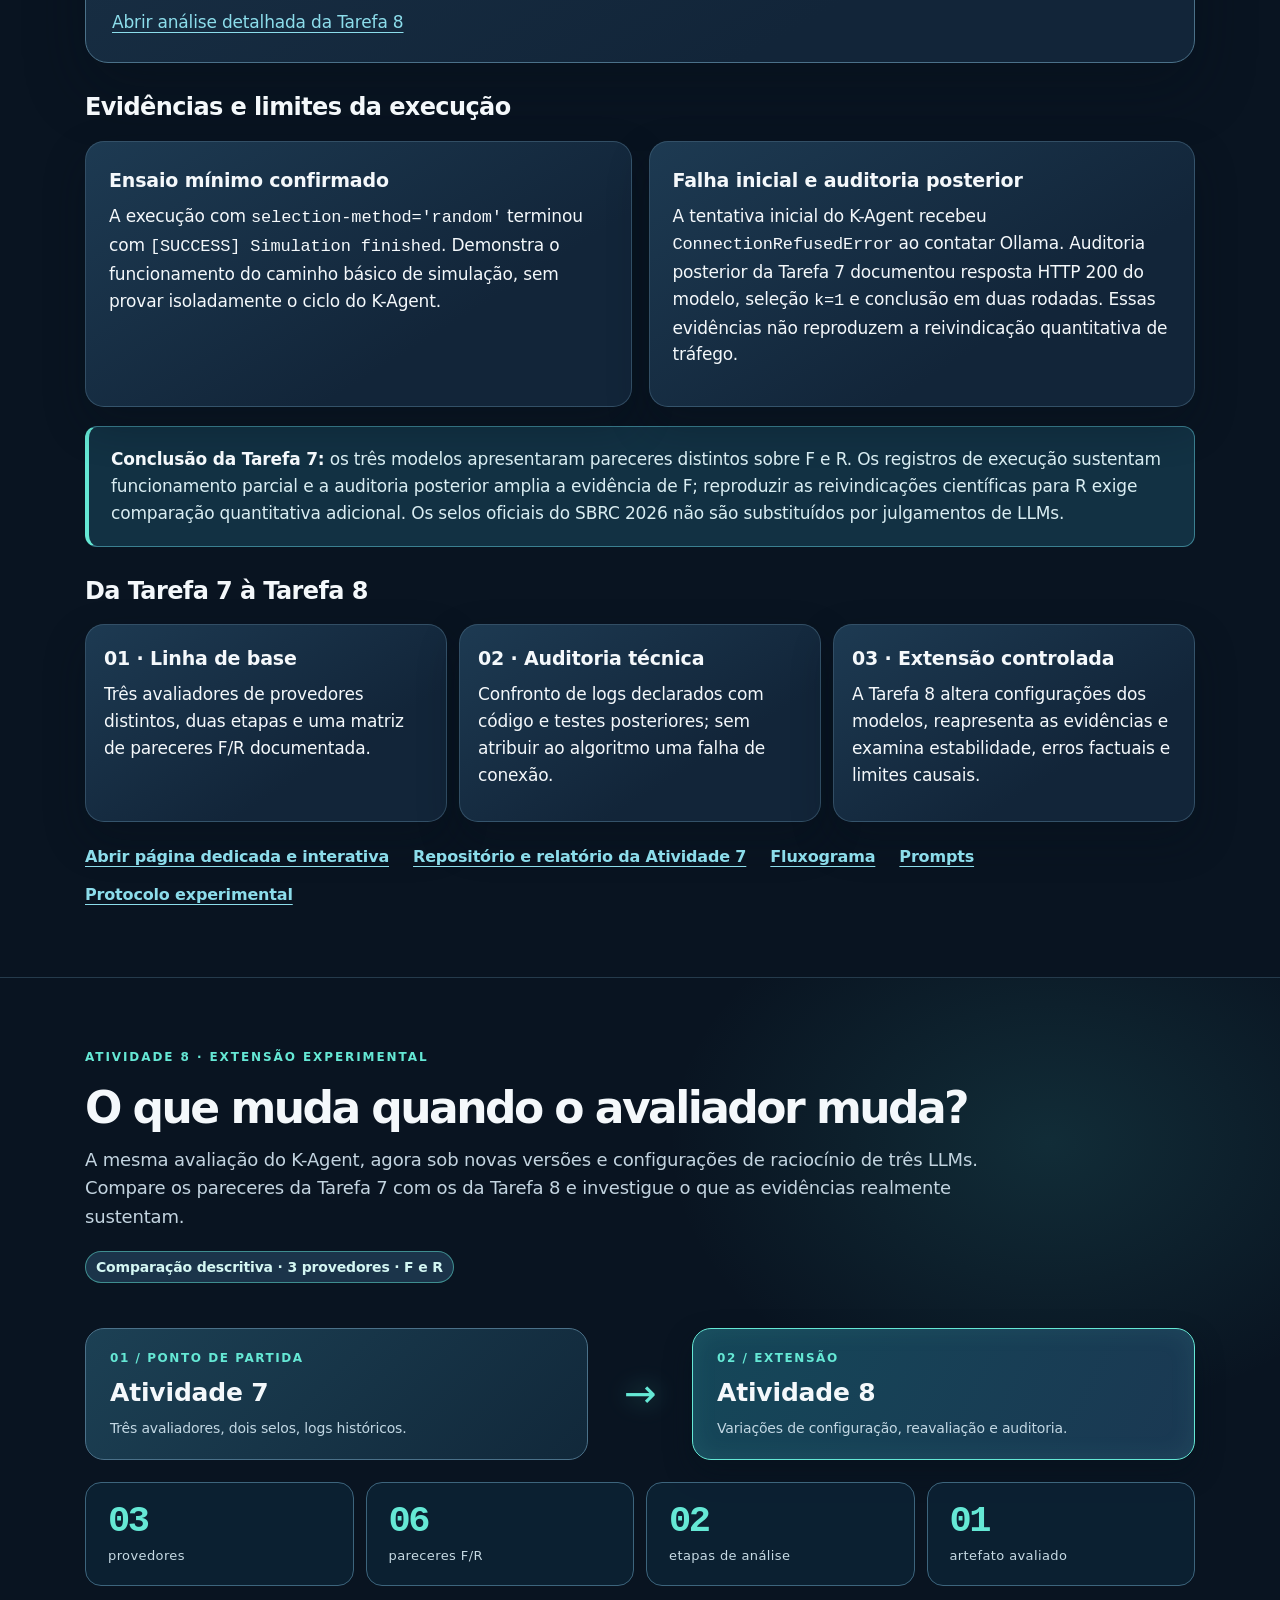
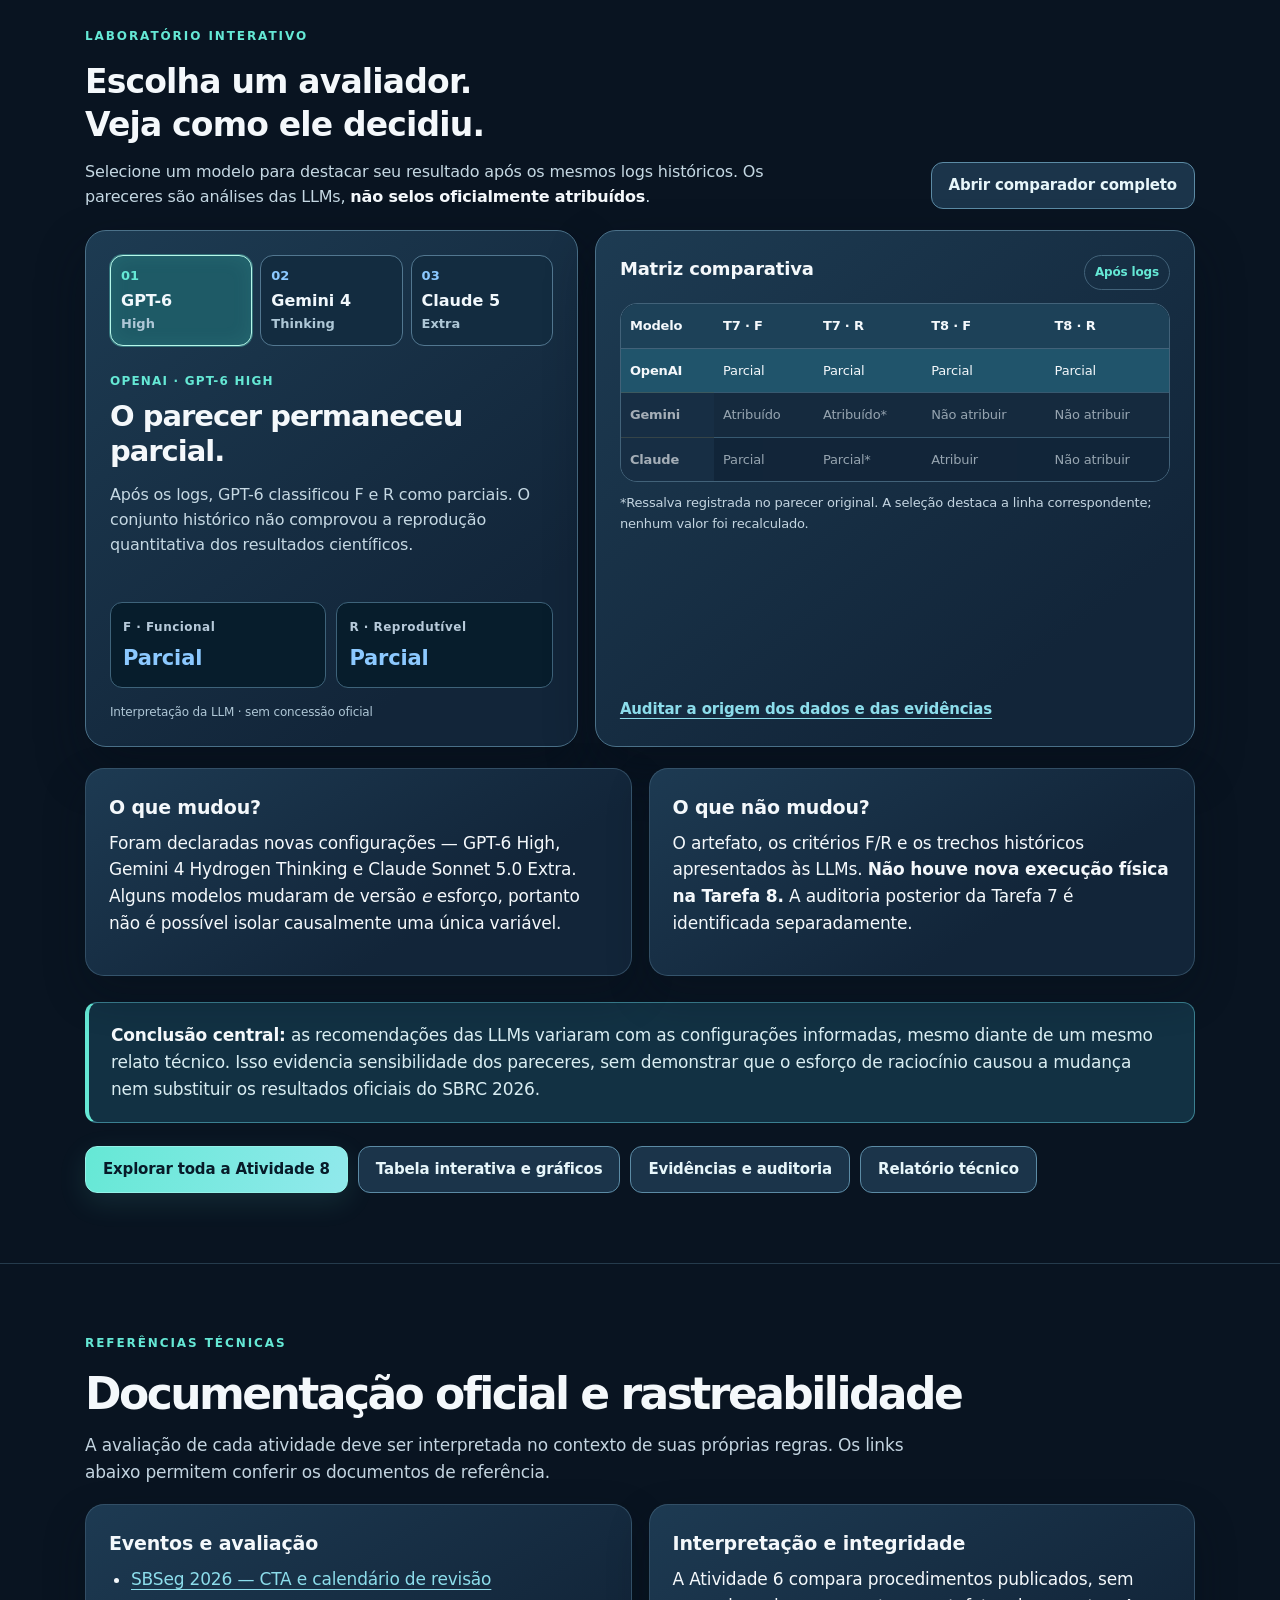
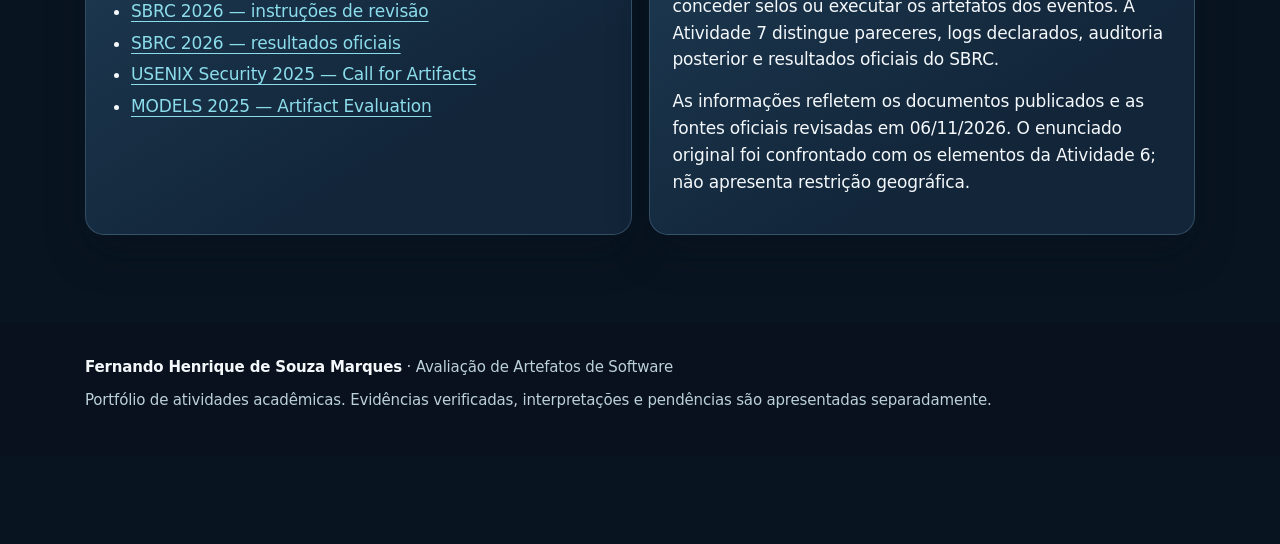
==== commit 9ebfeee4: "refine: explicit dedicated pages for every activity" ====
--- a/index.html
+++ b/index.html
@@ -24,8 +24,8 @@
 <section class="hero" id="inicio"><div class="wrap"><div class="eyebrow">Portfólio acadêmico · 2026</div><h1>Desenvolvimento e avaliação de artefatos de software</h1><p>Três atividades: comparação dos processos de avaliação de artefatos, avaliação multimodelo do K-Agent e estudo de robustez com novas versões e esforços de raciocínio. Metodologia, evidências, limites e fontes em um só lugar.</p><p class="byline">Fernando Henrique de Souza Marques · Atualizado em 15/11/2026</p><div class="actions"><a class="btn" href="#atividades">Explorar atividades</a><a class="btn secondary" href="#referencias">Consultar fontes</a></div></div></section>
 <section class="overview" id="atividades"><div class="wrap"><h2>Trabalhos apresentados</h2><p class="section-intro">As Atividades 7 e 8 são relacionadas; a Tarefa 8 estende o protocolo da Tarefa 7. Os critérios de cada avaliação e suas limitações estão documentados. Os resultados verificados estão separados de registros históricos e etapas pendentes.</p><div class="lab-explorer" id="lab-explorer"><p class="lab-explorer-eyebrow">Navegue pelo percurso de pesquisa</p><div class="lab-explorer-nav" role="tablist" aria-label="Selecionar atividade"><button type="button" role="tab" data-lab-category="6" aria-selected="true">06 · Processos</button><button type="button" role="tab" data-lab-category="7" aria-selected="false">07 · Avaliação</button><button type="button" role="tab" data-lab-category="8" aria-selected="false">08 · Robustez</button></div><div class="lab-explorer-content" role="tabpanel" aria-live="polite"><div><h3>Três processos, três formas de avaliar</h3><p>Explore a pesquisa documental e os fluxogramas.</p><a class="lab-explorer-link" href="atividade-6.html">Abrir Atividade 6</a></div><div class="lab-explorer-meta"><span><b data-metric="one">3 eventos</b>Escopo</span><span><b data-metric="two">18 dimensões</b>Comparação</span></div></div></div><div class="overview-grid">
 
-<article class="overview-card"><span class="number">01 · Atividade 6</span><h3>Comparação de processos</h3><p>Estudo documental de três eventos científicos, com critérios, selos, etapas, evidências e fluxogramas.</p><a href="#atividade-6">Ver tabela e análise crítica</a></article>
-<article class="overview-card"><span class="number">02 · Atividade 7</span><h3>Avaliação com LLMs</h3><p>Avaliação do K-Agent segundo o SBRC 2026. Documentação revisada; comparação documental e registros de execução, com limitações explicitadas.</p><a href="atividade-7/">Abrir página interativa</a></article><article class="overview-card"><span class="number">03 · Atividade 8</span><h3>Robustez das avaliações por LLMs</h3><p>GPT-6 High, Gemini 4 Hydrogen Thinking e Claude Sonnet 5.0 Extra: comparador Tarefa 7 × 8, auditoria de evidências, fluxograma e conclusão.</p><a href="atividade-8/">Explorar estudo interativo</a></article></div></div></section>
+<article class="overview-card"><span class="number">01 · Atividade 6</span><h3>Comparação de processos</h3><p>Estudo documental de três eventos científicos, com critérios, selos, etapas, evidências e fluxogramas.</p><a href="atividade-6.html">Abrir página exclusiva</a></article>
+<article class="overview-card"><span class="number">02 · Atividade 7</span><h3>Avaliação com LLMs</h3><p>Avaliação do K-Agent segundo o SBRC 2026. Documentação revisada; comparação documental e registros de execução, com limitações explicitadas.</p><a href="atividade-7/">Abrir página exclusiva</a></article><article class="overview-card"><span class="number">03 · Atividade 8</span><h3>Robustez das avaliações por LLMs</h3><p>GPT-6 High, Gemini 4 Hydrogen Thinking e Claude Sonnet 5.0 Extra: comparador Tarefa 7 × 8, auditoria de evidências, fluxograma e conclusão.</p><a href="atividade-8/">Abrir página exclusiva</a></article></div></div></section>
 <section class="activity" id="atividade-6"><div class="wrap"><div class="activity-header"><p class="eyebrow">Atividade 6 · Pesquisa documental</p><h2>Comparação de processos de avaliação de artefatos científicos</h2><p class="lead">Análise das instruções oficiais de SBSeg 2026, USENIX Security 2025 e MODELS 2025, considerando o que cada processo exige e como fundamenta suas decisões.</p><span class="badge">Pesquisa documental e três fluxogramas disponíveis</span></div>
 <div class="columns"><div class="panel"><h3>Objetivo</h3><p>Comparar etapas de submissão, avaliação e decisão, critérios para atribuição de selos, preservação dos artefatos e exigências de evidência.</p></div><div class="panel"><h3>Metodologia</h3><p>Leitura comparada de fontes oficiais das três edições, sistematização de dimensões técnicas e construção de fluxogramas. O enunciado original foi fornecido em 06/11/2026 e não exige processos exclusivamente brasileiros. Não foram conduzidas avaliações oficiais.</p></div></div>
 <div class="actions"><a class="btn" href="atividade-6.html">Abrir relatório técnico completo</a><a class="btn secondary" href="atividade-6-slides.html">Apresentação visual</a><a class="btn secondary" href="https://github.com/fernandomarquesaluno-svg/tarefa-6-avaliacao-de-artefatos/blob/main/ROTEIRO_APRESENTACAO.md">Roteiro de apresentação</a></div><h3>Principais diferenças</h3><div class="table-scroll"><table><thead><tr><th>Evento</th><th>Fluxo predominante</th><th>Resultados / critérios</th></tr></thead><tbody><tr><th>SBSeg 2026</th><td>r1 → rebuttal → r2-decision.</td><td>D (Disponível), F (Funcional), S (Sustentável) e R (Reprodutível).</td></tr><tr><th>USENIX Security 2025</th><td>Disponibilidade; depois etapa opcional de avaliação prática.</td><td>Available, Functional e Results Reproduced.</td></tr><tr><th>MODELS 2025</th><td>Checagem inicial, ajustes e avaliação.</td><td>Available e Evaluated: Functional ou Reusable.</td></tr></tbody></table></div>
@@ -42,7 +42,7 @@
 <div class="source-links"><a href="atividade-7/">Abrir página dedicada e interativa</a><a href="https://github.com/fernandomarquesaluno-svg/ativ_revisao_artfatos_multiplas_llms">Repositório e relatório da Atividade 7</a><a href="https://github.com/fernandomarquesaluno-svg/ativ_revisao_artfatos_multiplas_llms/blob/main/FLUXOGRAMA.md">Fluxograma</a><a href="https://github.com/fernandomarquesaluno-svg/ativ_revisao_artfatos_multiplas_llms/blob/main/PROMPTS_UTILIZADOS.md">Prompts</a><a href="https://github.com/fernandomarquesaluno-svg/ativ_revisao_artfatos_multiplas_llms/blob/main/PROTOCOLO_EXECUCAO.md">Protocolo experimental</a></div></div></section>
 <section class="activity lab8-home" id="atividade-8"><div class="wrap">
   <div class="activity-header"><p class="eyebrow">Atividade 8 · Extensão experimental</p><h2>O que muda quando o avaliador muda?</h2><p class="lead">A mesma avaliação do K-Agent, agora sob novas versões e configurações de raciocínio de três LLMs. Compare os pareceres da Tarefa 7 com os da Tarefa 8 e investigue o que as evidências realmente sustentam.</p><span class="badge">Comparação descritiva · 3 provedores · F e R</span></div>
-  <div class="lab8-bridge" aria-label="Continuidade entre as atividades"><a href="#atividade-7"><span>01 / Ponto de partida</span><strong>Atividade 7</strong><small>Três avaliadores, dois selos, logs históricos.</small></a><span class="lab8-bridge-arrow" aria-hidden="true">↗</span><div class="lab8-bridge-active"><span>02 / Extensão</span><strong>Atividade 8</strong><small>Variações de configuração, reavaliação e auditoria.</small></div></div>
+  <div class="lab8-bridge" aria-label="Continuidade entre as atividades"><a href="#atividade-7"><span>01 / Ponto de partida</span><strong>Atividade 7</strong><small>Três avaliadores, dois selos, logs históricos.</small></a><span class="lab8-bridge-arrow" aria-hidden="true">→</span><div class="lab8-bridge-active"><span>02 / Extensão</span><strong>Atividade 8</strong><small>Variações de configuração, reavaliação e auditoria.</small></div></div>
   <div class="lab8-facts" aria-label="Indicadores da Atividade 8"><div><strong>03</strong><span>provedores</span></div><div><strong>06</strong><span>pareceres F/R</span></div><div><strong>02</strong><span>etapas de análise</span></div><div><strong>01</strong><span>artefato avaliado</span></div></div>
   <div class="lab8-headline"><div><p class="eyebrow">Laboratório interativo</p><h3>Escolha um avaliador. Veja como ele decidiu.</h3><p>Selecione um modelo para destacar seu resultado após os mesmos logs históricos. Os pareceres são análises das LLMs, <strong>não selos oficialmente atribuídos</strong>.</p></div><a href="atividade-8/#comparador" class="btn secondary">Abrir comparador completo</a></div>
   <div class="lab8-interaction" id="lab8-interaction">
@@ -57,5 +57,5 @@
 </div></section>
 <section class="activity" id="referencias"><div class="wrap"><p class="eyebrow">Referências técnicas</p><h2>Documentação oficial e rastreabilidade</h2><p class="section-intro">A avaliação de cada atividade deve ser interpretada no contexto de suas próprias regras. Os links abaixo permitem conferir os documentos de referência.</p><div class="columns"><div class="panel"><h4>Eventos e avaliação</h4><ul><li><a href="https://hotcrp.c3sl.ufpr.br/">SBSeg 2026 — CTA e calendário de revisão</a></li><li><a href="https://doc-artefatos.github.io/sbrc2026/revinstrucoes.html">SBRC 2026 — instruções de revisão</a></li><li><a href="https://doc-artefatos.github.io/sbrc2026/results.html">SBRC 2026 — resultados oficiais</a></li><li><a href="https://www.usenix.org/conference/usenixsecurity25/call-for-artifacts">USENIX Security 2025 — Call for Artifacts</a></li><li><a href="https://conf.researchr.org/track/models-2025/models-2025-artifact-evaluation">MODELS 2025 — Artifact Evaluation</a></li></ul></div><div class="panel"><h4>Interpretação e integridade</h4><p>A Atividade 6 compara procedimentos publicados, sem conceder selos ou executar os artefatos dos eventos. A Atividade 7 distingue pareceres, logs declarados, auditoria posterior e resultados oficiais do SBRC.</p><p>As informações refletem os documentos publicados e as fontes oficiais revisadas em 06/11/2026. O enunciado original foi confrontado com os elementos da Atividade 6; não apresenta restrição geográfica.</p></div></div></div></section>
 </main><footer class="footer"><div class="wrap"><p><strong>Fernando Henrique de Souza Marques</strong> · Avaliação de Artefatos de Software</p><p>Portfólio de atividades acadêmicas. Evidências verificadas, interpretações e pendências são apresentadas separadamente.</p></div></footer>
-<script src="assets/portfolio-ui.js" defer></script>
+<script src="assets/portfolio-ui.js?v=20261115b" defer></script>
 </body></html>
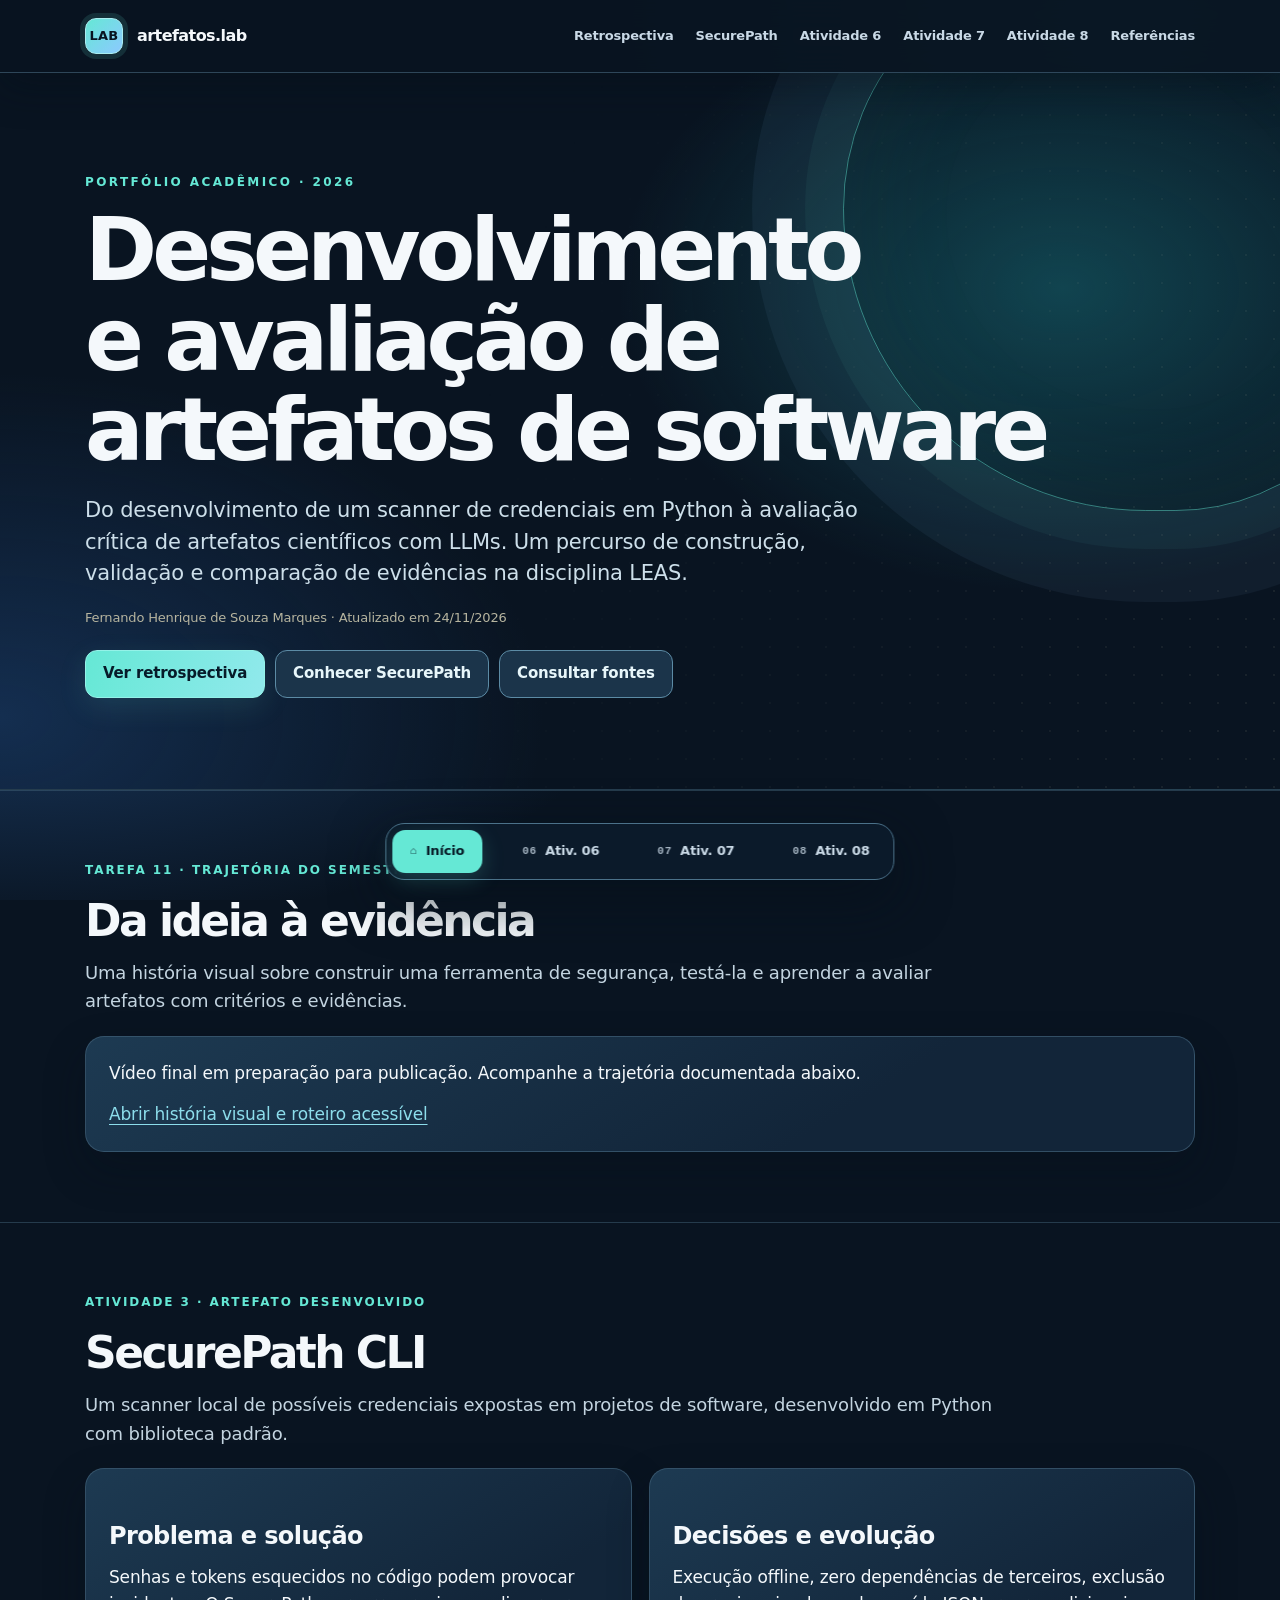
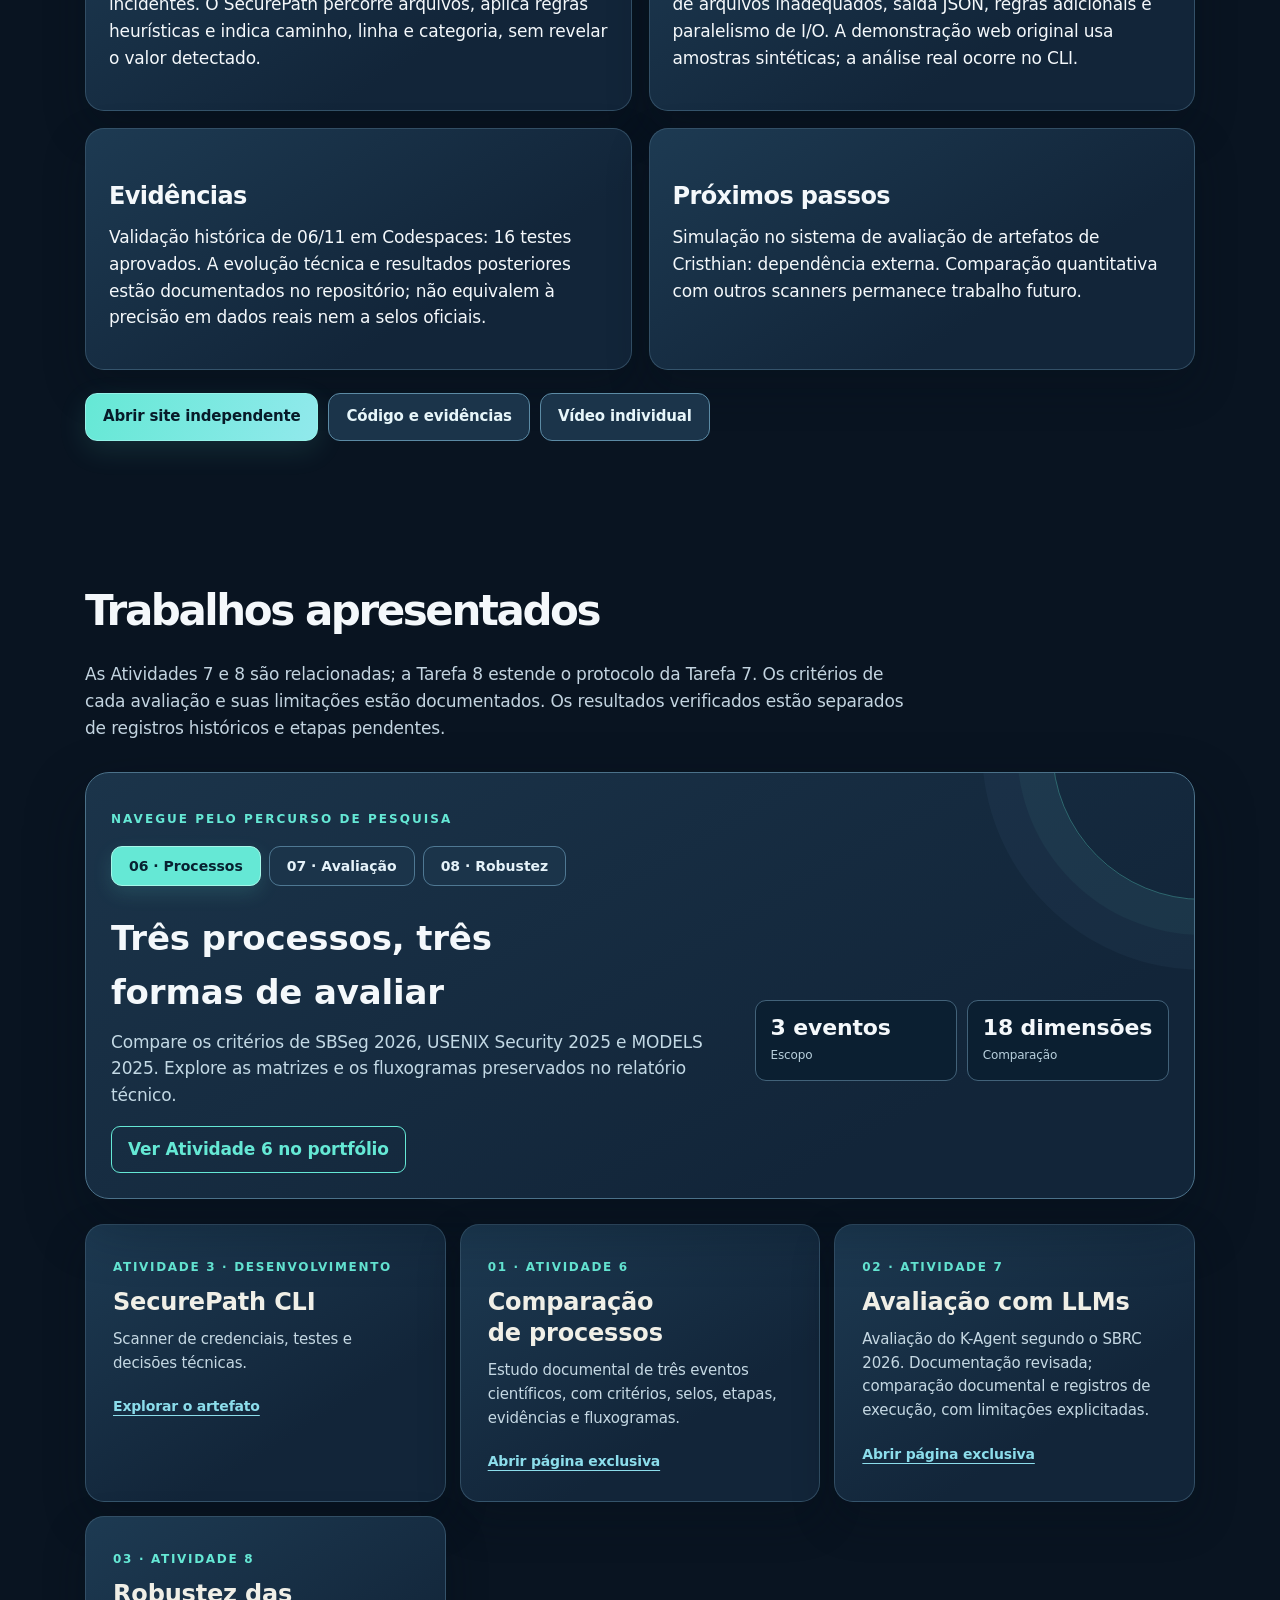
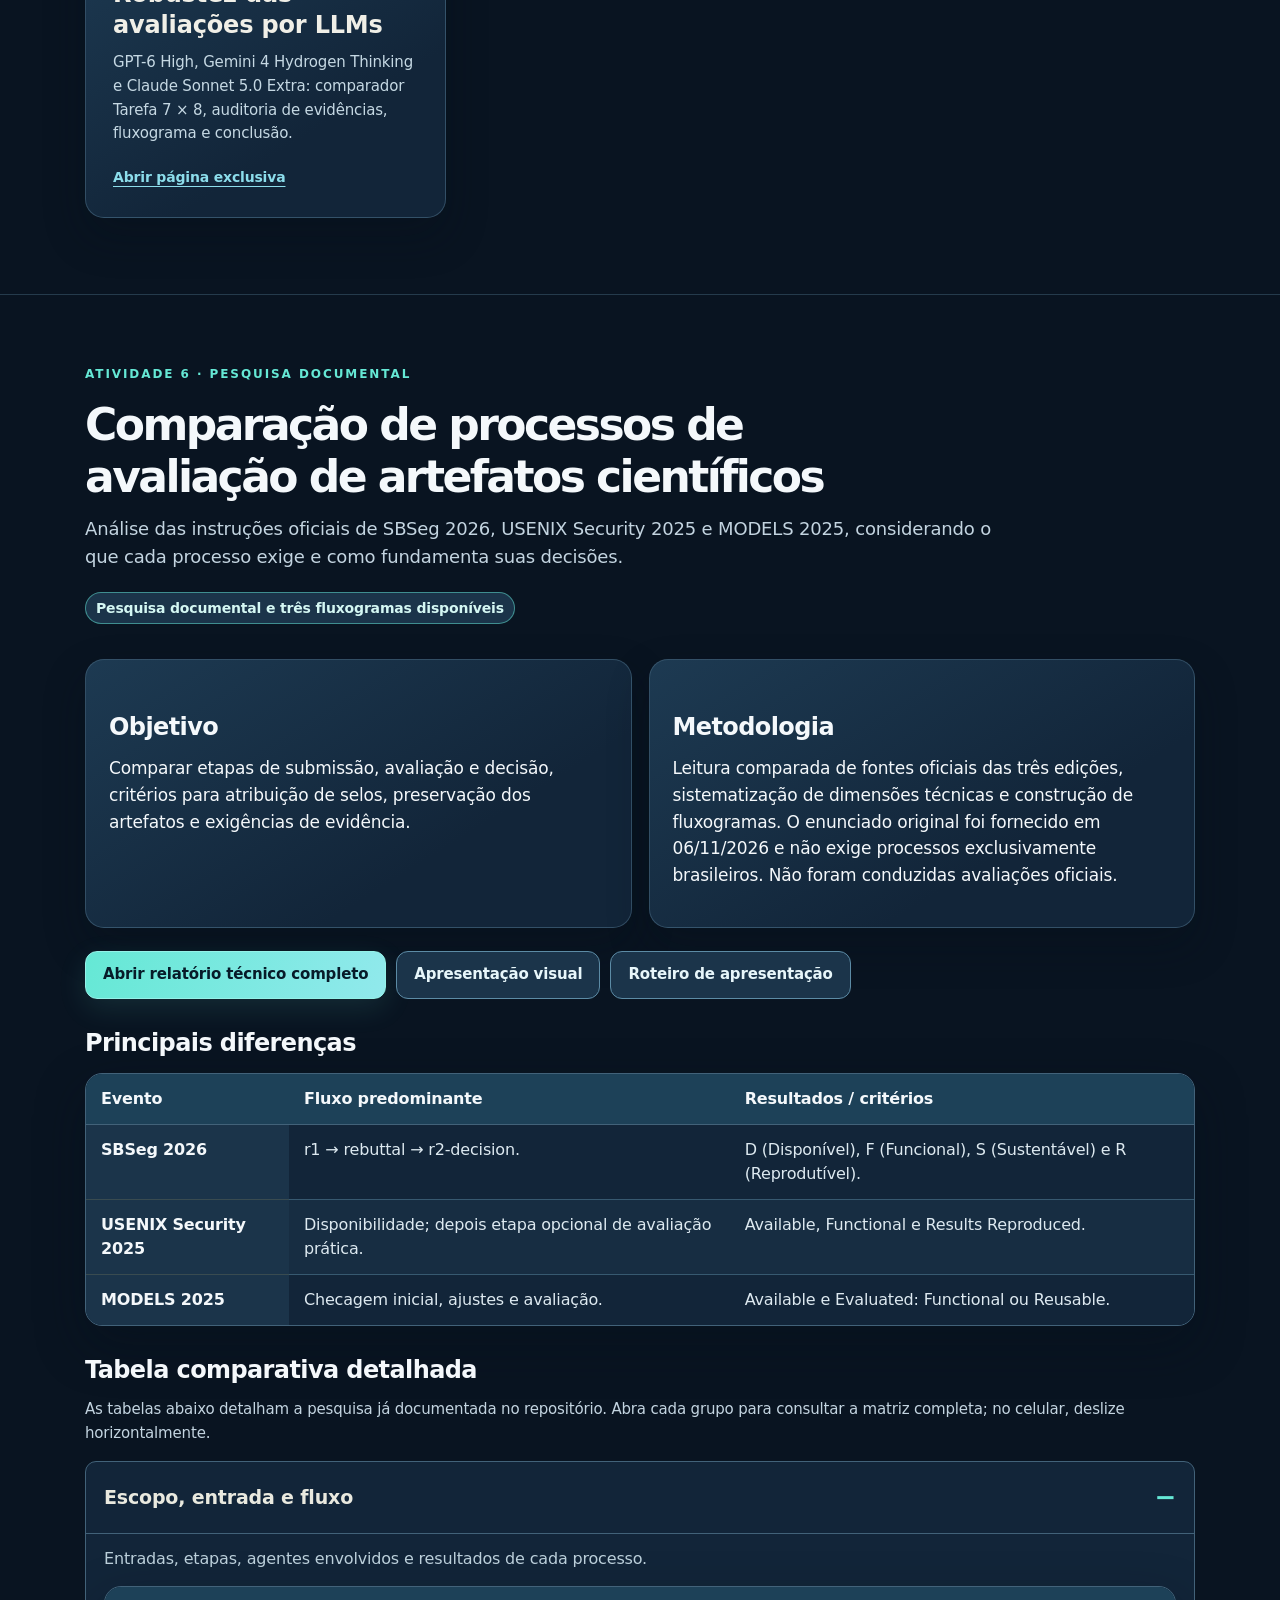
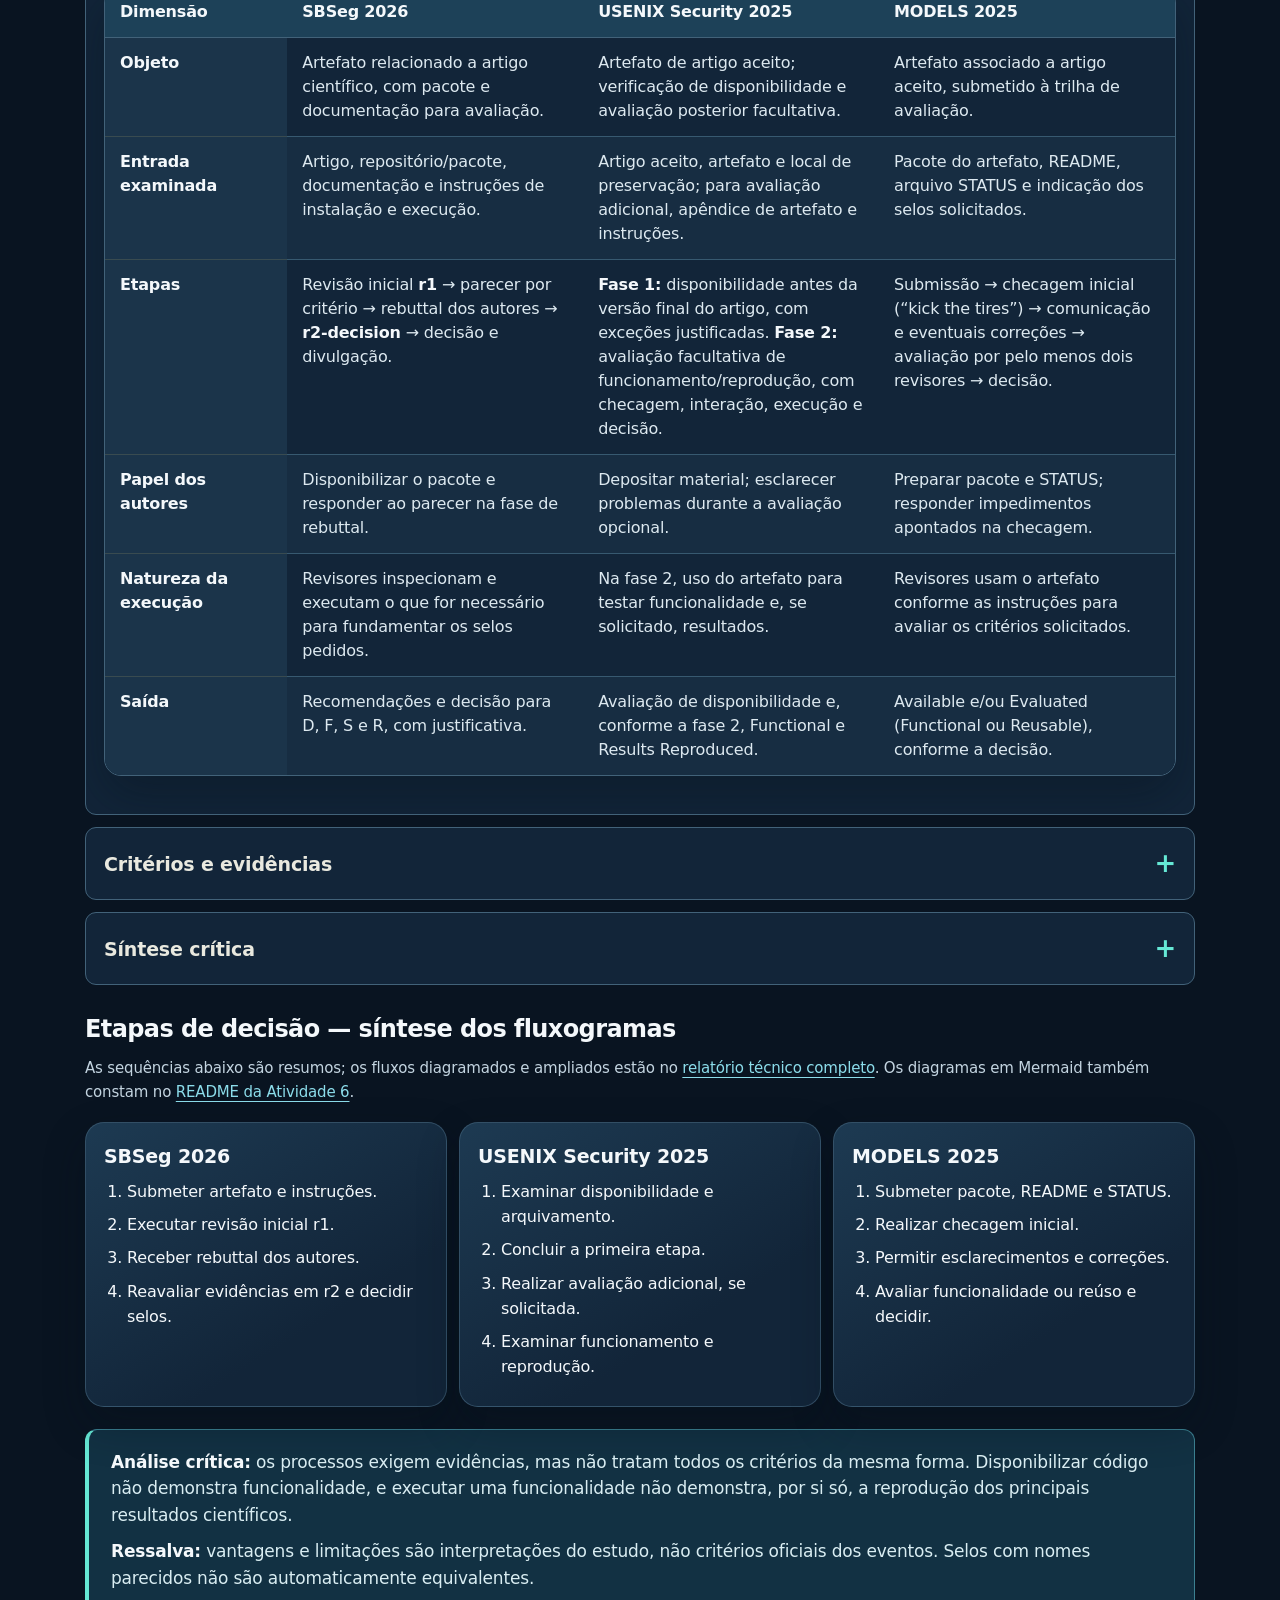
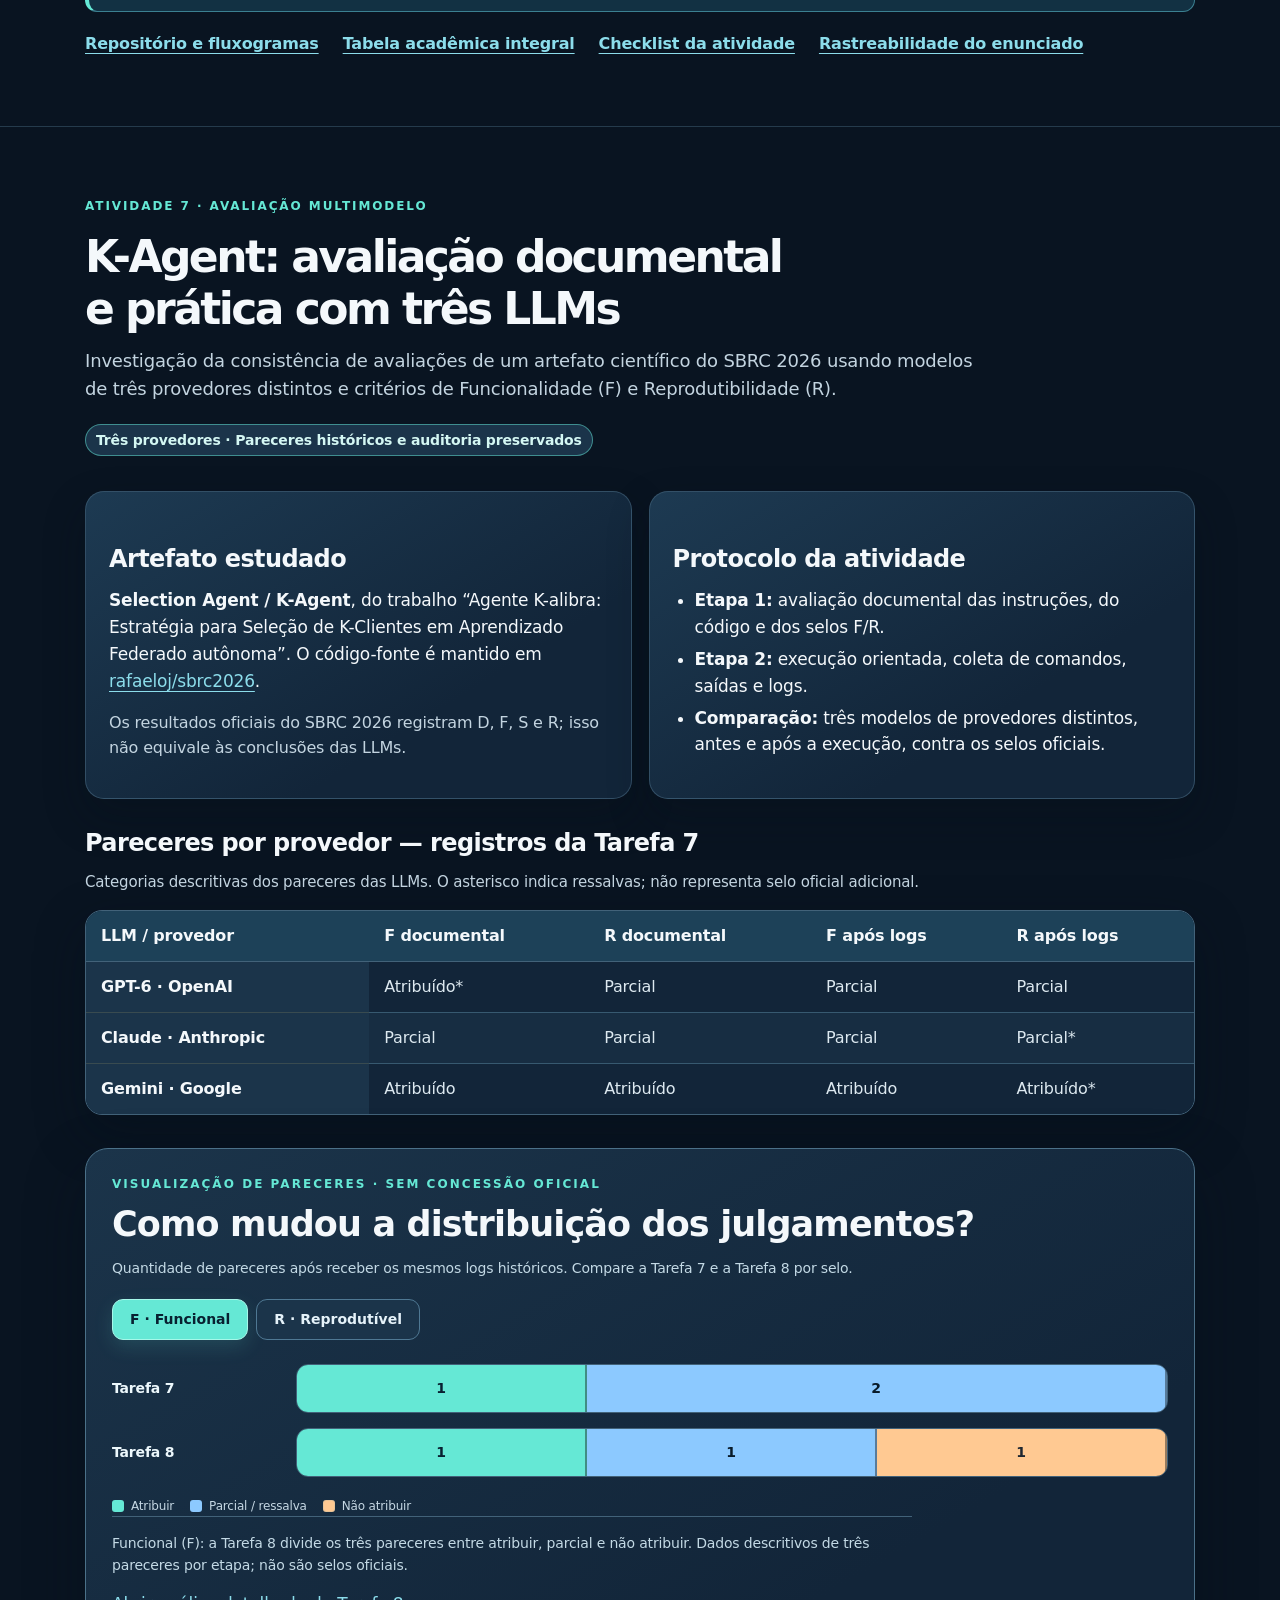
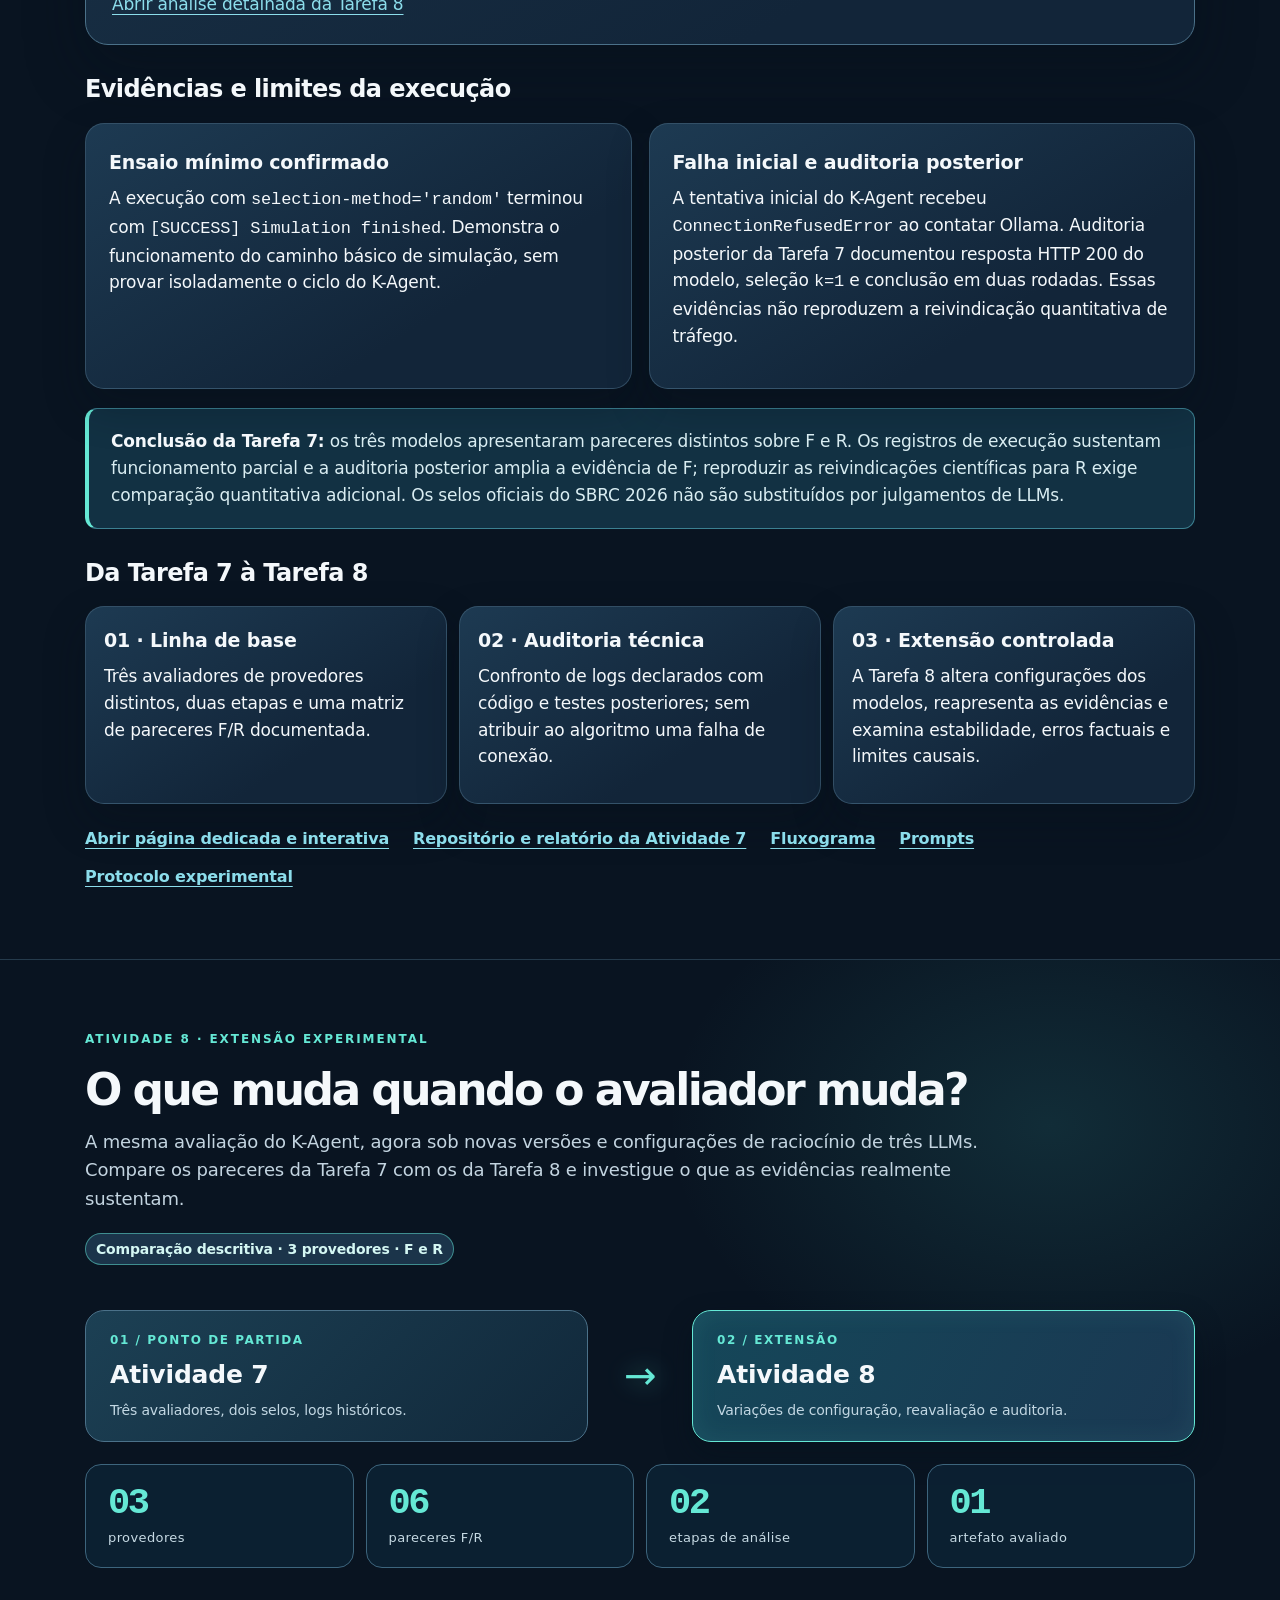
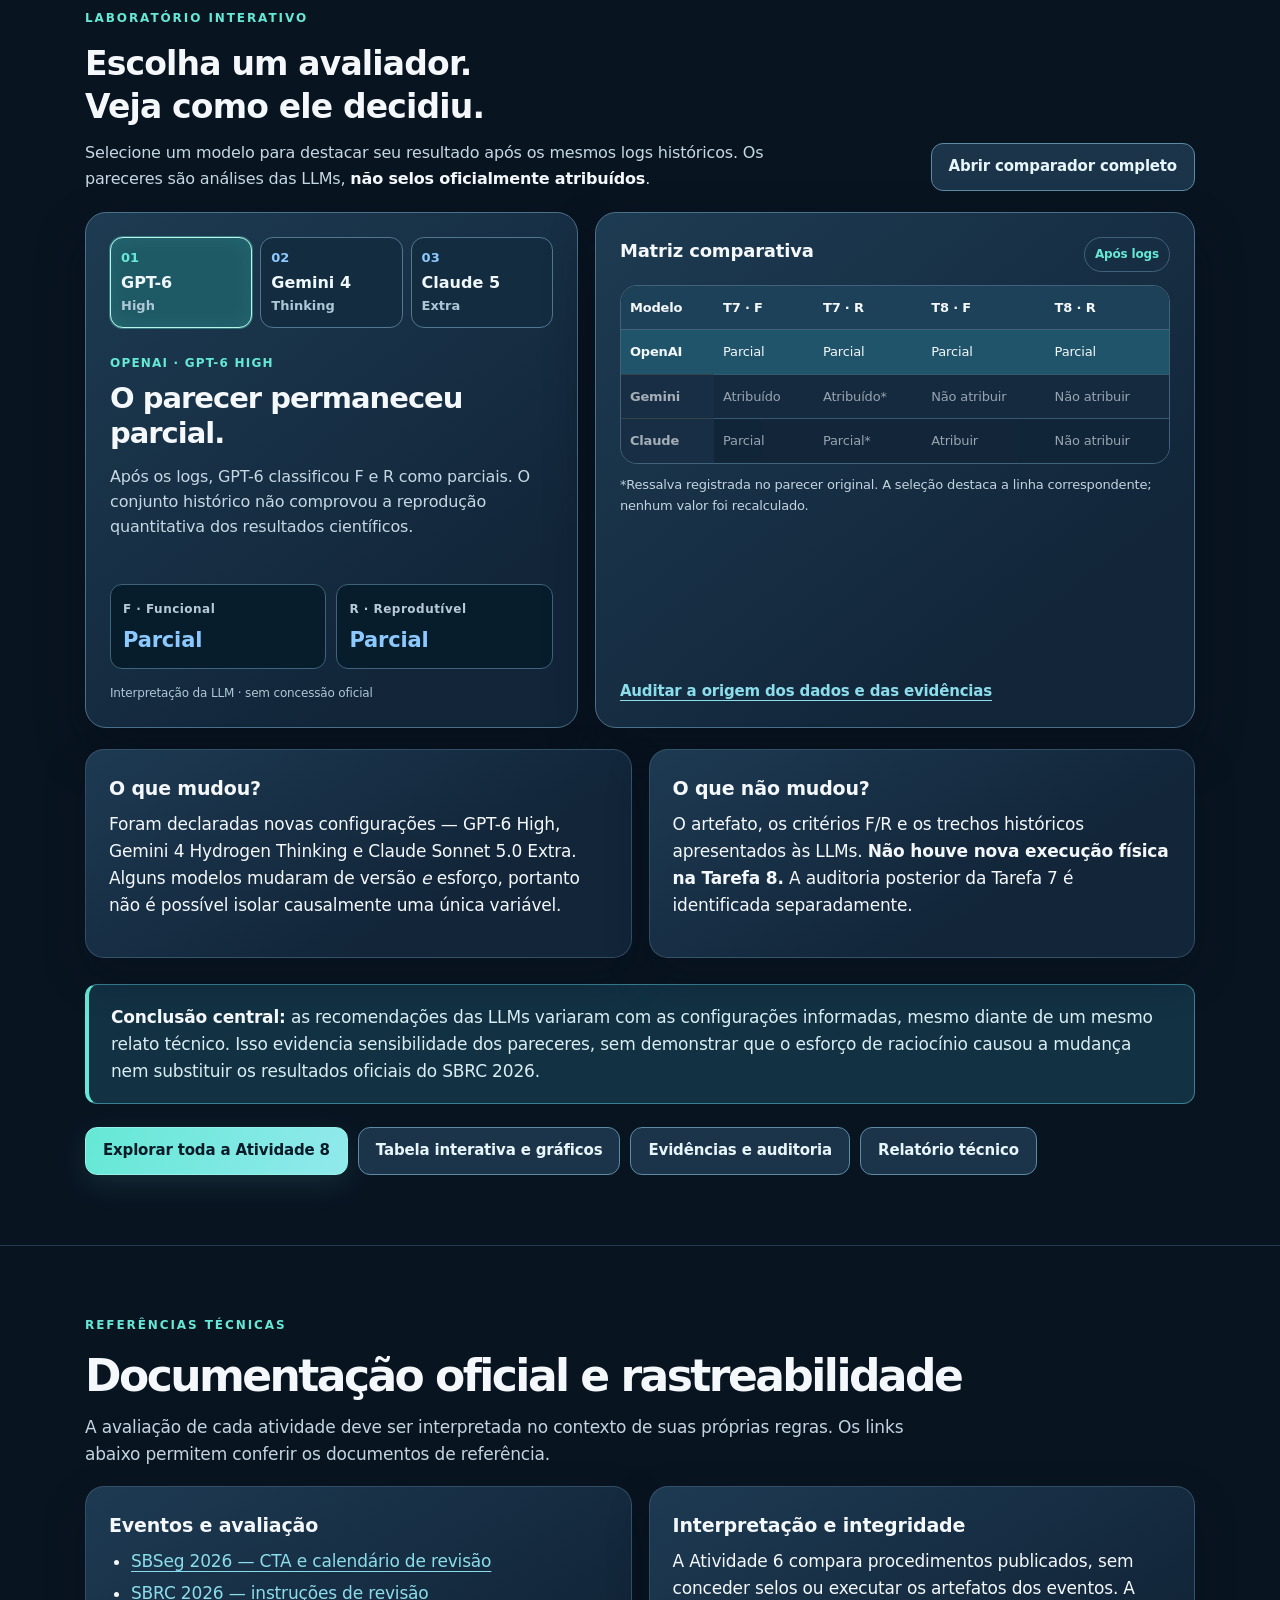
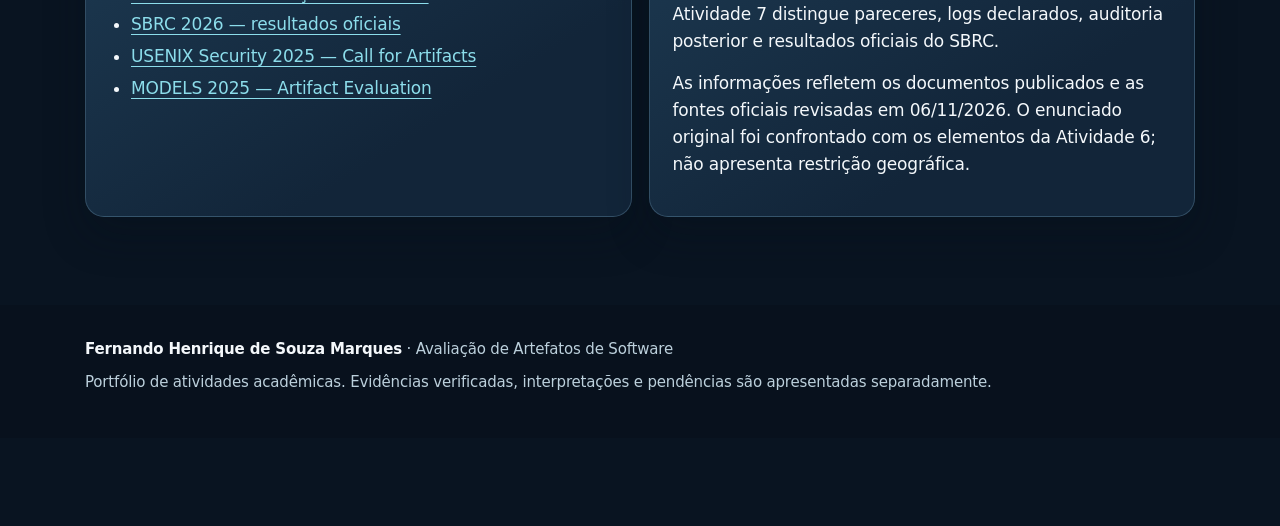
==== commit 388ea685: "Integra SecurePath e retrospectiva ao portfólio LEAS" ====
--- a/index.html
+++ b/index.html
@@ -1,5 +1,5 @@
 <!doctype html>
-<html lang="pt-BR"><head><meta charset="utf-8"><meta name="viewport" content="width=device-width, initial-scale=1"><meta name="description" content="Portfólio acadêmico com as Atividades 6, 7 e 8 de avaliação de artefatos de software, tabelas técnicas e fluxogramas."><title>Avaliação de Artefatos de Software | Portfólio Acadêmico</title><style>
+<html lang="pt-BR"><head><meta charset="utf-8"><meta name="viewport" content="width=device-width, initial-scale=1"><meta name="description" content="Portfólio de entregas da LEAS: SecurePath CLI, atividades 6, 7 e 8, evolução e evidências."><title>Avaliação de Artefatos de Software | Portfólio Acadêmico</title><style>
 :root{--bg:#f6f8fc;--surface:#fff;--ink:#17263a;--muted:#4d6278;--line:#dce5f0;--blue:#165cad;--navy:#102b4c;--soft:#ebf3fd;--amber:#865719}
 *{box-sizing:border-box}html{scroll-behavior:smooth;scroll-padding-top:90px}body{margin:0;background:var(--bg);color:var(--ink);font:18px/1.58 system-ui,-apple-system,"Segoe UI",sans-serif;-webkit-font-smoothing:antialiased}
 a{color:var(--blue);text-underline-offset:3px}a:hover{color:#0c417d}a:focus-visible,summary:focus-visible{outline:3px solid #6eacfa;outline-offset:3px}
@@ -19,10 +19,12 @@
 @media(prefers-reduced-motion:reduce){html{scroll-behavior:auto}}
 </style><link rel="stylesheet" href="assets/brand-theme.css"><link rel="stylesheet" href="assets/portfolio-olive.css?v=20261115c"><link rel="stylesheet" href="assets/portfolio-luminous.css?v=20261115b"></head><body class="portfolio-home">
 <a href="#conteudo" class="skip">Pular para o conteúdo</a>
-<header><div class="wrap header-inner"><a class="brand" href="#inicio"><span class="lab-logo">LAB</span> artefatos.lab</a><nav aria-label="Seções"><a href="#atividade-6">Atividade 6</a><a href="#atividade-7">Atividade 7</a><a href="#atividade-8">Atividade 8</a><a href="#referencias">Referências</a></nav></div></header>
+<header><div class="wrap header-inner"><a class="brand" href="#inicio"><span class="lab-logo">LAB</span> artefatos.lab</a><nav aria-label="Seções"><a href="#retrospectiva">Retrospectiva</a><a href="#securepath">SecurePath</a><a href="#atividade-6">Atividade 6</a><a href="#atividade-7">Atividade 7</a><a href="#atividade-8">Atividade 8</a><a href="#referencias">Referências</a></nav></div></header>
 <main id="conteudo">
-<section class="hero" id="inicio"><div class="wrap"><div class="eyebrow">Portfólio acadêmico · 2026</div><h1>Desenvolvimento e avaliação de artefatos de software</h1><p>Três atividades: comparação dos processos de avaliação de artefatos, avaliação multimodelo do K-Agent e estudo de robustez com novas versões e esforços de raciocínio. Metodologia, evidências, limites e fontes em um só lugar.</p><p class="byline">Fernando Henrique de Souza Marques · Atualizado em 15/11/2026</p><div class="actions"><a class="btn" href="#atividades">Explorar atividades</a><a class="btn secondary" href="#referencias">Consultar fontes</a></div></div></section>
-<section class="overview" id="atividades"><div class="wrap"><h2>Trabalhos apresentados</h2><p class="section-intro">As Atividades 7 e 8 são relacionadas; a Tarefa 8 estende o protocolo da Tarefa 7. Os critérios de cada avaliação e suas limitações estão documentados. Os resultados verificados estão separados de registros históricos e etapas pendentes.</p><div class="lab-explorer" id="lab-explorer"><p class="lab-explorer-eyebrow">Navegue pelo percurso de pesquisa</p><div class="lab-explorer-nav" role="tablist" aria-label="Selecionar atividade"><button type="button" role="tab" data-lab-category="6" aria-selected="true">06 · Processos</button><button type="button" role="tab" data-lab-category="7" aria-selected="false">07 · Avaliação</button><button type="button" role="tab" data-lab-category="8" aria-selected="false">08 · Robustez</button></div><div class="lab-explorer-content" role="tabpanel" aria-live="polite"><div><h3>Três processos, três formas de avaliar</h3><p>Explore a pesquisa documental e os fluxogramas.</p><a class="lab-explorer-link" href="atividade-6.html">Abrir Atividade 6</a></div><div class="lab-explorer-meta"><span><b data-metric="one">3 eventos</b>Escopo</span><span><b data-metric="two">18 dimensões</b>Comparação</span></div></div></div><div class="overview-grid">
+<section class="hero" id="inicio"><div class="wrap"><div class="eyebrow">Portfólio acadêmico · 2026</div><h1>Desenvolvimento e avaliação de artefatos de software</h1><p>Do desenvolvimento de um scanner de credenciais em Python à avaliação crítica de artefatos científicos com LLMs. Um percurso de construção, validação e comparação de evidências na disciplina LEAS.</p><p class="byline">Fernando Henrique de Souza Marques · Atualizado em 24/11/2026</p><div class="actions"><a class="btn" href="#retrospectiva">Ver retrospectiva</a><a class="btn secondary" href="#securepath">Conhecer SecurePath</a><a class="btn secondary" href="#referencias">Consultar fontes</a></div></div></section>
+<section class="activity" id="retrospectiva"><div class="wrap"><div class="activity-header"><p class="eyebrow">Tarefa 11 · Trajetória do semestre</p><h2>Da ideia à evidência</h2><p class="lead">Uma história visual sobre construir uma ferramenta de segurança, testá-la e aprender a avaliar artefatos com critérios e evidências.</p></div><div class="panel" id="retrospectiva-player"><video controls playsinline preload="none" style="width:100%;border-radius:12px;background:#101b17" aria-label="Vídeo animado da trajetória do semestre" hidden id="retrospectiva-video"><source src="media/retrospectiva-leas.mp4" type="video/mp4"><track src="media/retrospectiva-leas.vtt" kind="captions" srclang="pt-BR" label="Português"></video><p id="retrospectiva-status">Vídeo final em preparação para publicação. Acompanhe a trajetória documentada abaixo.</p><a href="retrospectiva.html">Abrir história visual e roteiro acessível</a></div></div></section>
+<section class="activity" id="securepath"><div class="wrap"><div class="activity-header"><p class="eyebrow">Atividade 3 · Artefato desenvolvido</p><h2>SecurePath CLI</h2><p class="lead">Um scanner local de possíveis credenciais expostas em projetos de software, desenvolvido em Python com biblioteca padrão.</p></div><div class="columns"><div class="panel"><h3>Problema e solução</h3><p>Senhas e tokens esquecidos no código podem provocar incidentes. O SecurePath percorre arquivos, aplica regras heurísticas e indica caminho, linha e categoria, sem revelar o valor detectado.</p></div><div class="panel"><h3>Decisões e evolução</h3><p>Execução offline, zero dependências de terceiros, exclusão de arquivos inadequados, saída JSON, regras adicionais e paralelismo de I/O. A demonstração web original usa amostras sintéticas; a análise real ocorre no CLI.</p></div><div class="panel"><h3>Evidências</h3><p>Validação histórica de 06/11 em Codespaces: 16 testes aprovados. A evolução técnica e resultados posteriores estão documentados no repositório; não equivalem à precisão em dados reais nem a selos oficiais.</p></div><div class="panel"><h3>Próximos passos</h3><p>Simulação no sistema de avaliação de artefatos de Cristhian: dependência externa. Comparação quantitativa com outros scanners permanece trabalho futuro.</p></div></div><div class="actions"><a class="btn" href="https://fernandomarquesaluno-svg.github.io/securepath-cli/">Abrir site independente</a><a class="btn secondary" href="https://github.com/fernandomarquesaluno-svg/securepath-cli">Código e evidências</a><a class="btn secondary" href="https://fernandomarquesaluno-svg.github.io/securepath-cli/#video">Vídeo individual</a></div></div></section>
+<section class="overview" id="atividades"><div class="wrap"><h2>Trabalhos apresentados</h2><p class="section-intro">As Atividades 7 e 8 são relacionadas; a Tarefa 8 estende o protocolo da Tarefa 7. Os critérios de cada avaliação e suas limitações estão documentados. Os resultados verificados estão separados de registros históricos e etapas pendentes.</p><div class="lab-explorer" id="lab-explorer"><p class="lab-explorer-eyebrow">Navegue pelo percurso de pesquisa</p><div class="lab-explorer-nav" role="tablist" aria-label="Selecionar atividade"><button type="button" role="tab" data-lab-category="6" aria-selected="true">06 · Processos</button><button type="button" role="tab" data-lab-category="7" aria-selected="false">07 · Avaliação</button><button type="button" role="tab" data-lab-category="8" aria-selected="false">08 · Robustez</button></div><div class="lab-explorer-content" role="tabpanel" aria-live="polite"><div><h3>Três processos, três formas de avaliar</h3><p>Explore a pesquisa documental e os fluxogramas.</p><a class="lab-explorer-link" href="atividade-6.html">Abrir Atividade 6</a></div><div class="lab-explorer-meta"><span><b data-metric="one">3 eventos</b>Escopo</span><span><b data-metric="two">18 dimensões</b>Comparação</span></div></div></div><div class="overview-grid"><article class="overview-card"><span class="number">Atividade 3 · Desenvolvimento</span><h3>SecurePath CLI</h3><p>Scanner de credenciais, testes e decisões técnicas.</p><a href="#securepath">Explorar o artefato</a></article>
 
 <article class="overview-card"><span class="number">01 · Atividade 6</span><h3>Comparação de processos</h3><p>Estudo documental de três eventos científicos, com critérios, selos, etapas, evidências e fluxogramas.</p><a href="atividade-6.html">Abrir página exclusiva</a></article>
 <article class="overview-card"><span class="number">02 · Atividade 7</span><h3>Avaliação com LLMs</h3><p>Avaliação do K-Agent segundo o SBRC 2026. Documentação revisada; comparação documental e registros de execução, com limitações explicitadas.</p><a href="atividade-7/">Abrir página exclusiva</a></article><article class="overview-card"><span class="number">03 · Atividade 8</span><h3>Robustez das avaliações por LLMs</h3><p>GPT-6 High, Gemini 4 Hydrogen Thinking e Claude Sonnet 5.0 Extra: comparador Tarefa 7 × 8, auditoria de evidências, fluxograma e conclusão.</p><a href="atividade-8/">Abrir página exclusiva</a></article></div></div></section>
@@ -58,4 +60,4 @@
 <section class="activity" id="referencias"><div class="wrap"><p class="eyebrow">Referências técnicas</p><h2>Documentação oficial e rastreabilidade</h2><p class="section-intro">A avaliação de cada atividade deve ser interpretada no contexto de suas próprias regras. Os links abaixo permitem conferir os documentos de referência.</p><div class="columns"><div class="panel"><h4>Eventos e avaliação</h4><ul><li><a href="https://hotcrp.c3sl.ufpr.br/">SBSeg 2026 — CTA e calendário de revisão</a></li><li><a href="https://doc-artefatos.github.io/sbrc2026/revinstrucoes.html">SBRC 2026 — instruções de revisão</a></li><li><a href="https://doc-artefatos.github.io/sbrc2026/results.html">SBRC 2026 — resultados oficiais</a></li><li><a href="https://www.usenix.org/conference/usenixsecurity25/call-for-artifacts">USENIX Security 2025 — Call for Artifacts</a></li><li><a href="https://conf.researchr.org/track/models-2025/models-2025-artifact-evaluation">MODELS 2025 — Artifact Evaluation</a></li></ul></div><div class="panel"><h4>Interpretação e integridade</h4><p>A Atividade 6 compara procedimentos publicados, sem conceder selos ou executar os artefatos dos eventos. A Atividade 7 distingue pareceres, logs declarados, auditoria posterior e resultados oficiais do SBRC.</p><p>As informações refletem os documentos publicados e as fontes oficiais revisadas em 06/11/2026. O enunciado original foi confrontado com os elementos da Atividade 6; não apresenta restrição geográfica.</p></div></div></div></section>
 </main><footer class="footer"><div class="wrap"><p><strong>Fernando Henrique de Souza Marques</strong> · Avaliação de Artefatos de Software</p><p>Portfólio de atividades acadêmicas. Evidências verificadas, interpretações e pendências são apresentadas separadamente.</p></div></footer>
 <script src="assets/portfolio-ui.js?v=20261115b" defer></script>
-</body></html>
+<script>fetch("media/retrospectiva-leas.mp4",{method:"HEAD"}).then(r=>{if(r.ok && (r.headers.get("content-type")||"").includes("video")){document.getElementById("retrospectiva-video").hidden=false;document.getElementById("retrospectiva-status").hidden=true;}}).catch(()=>{});</script></body></html>
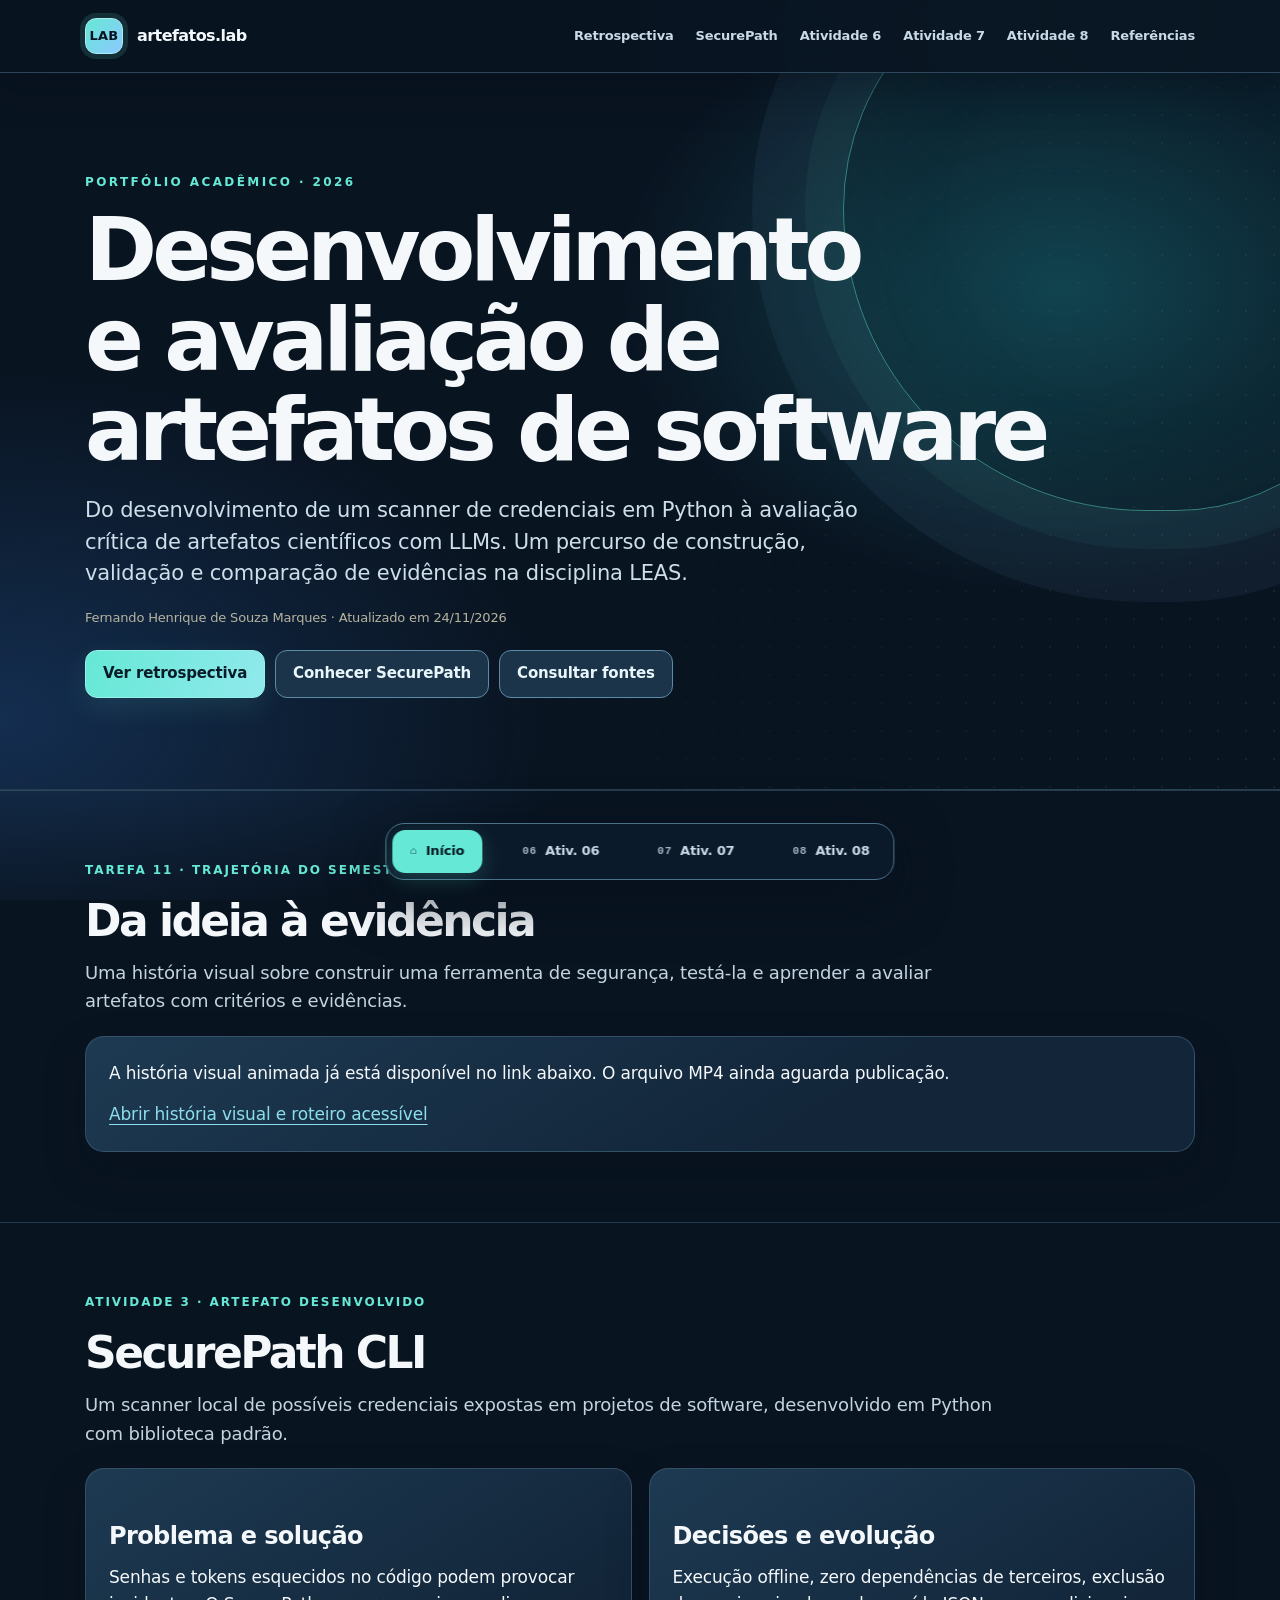
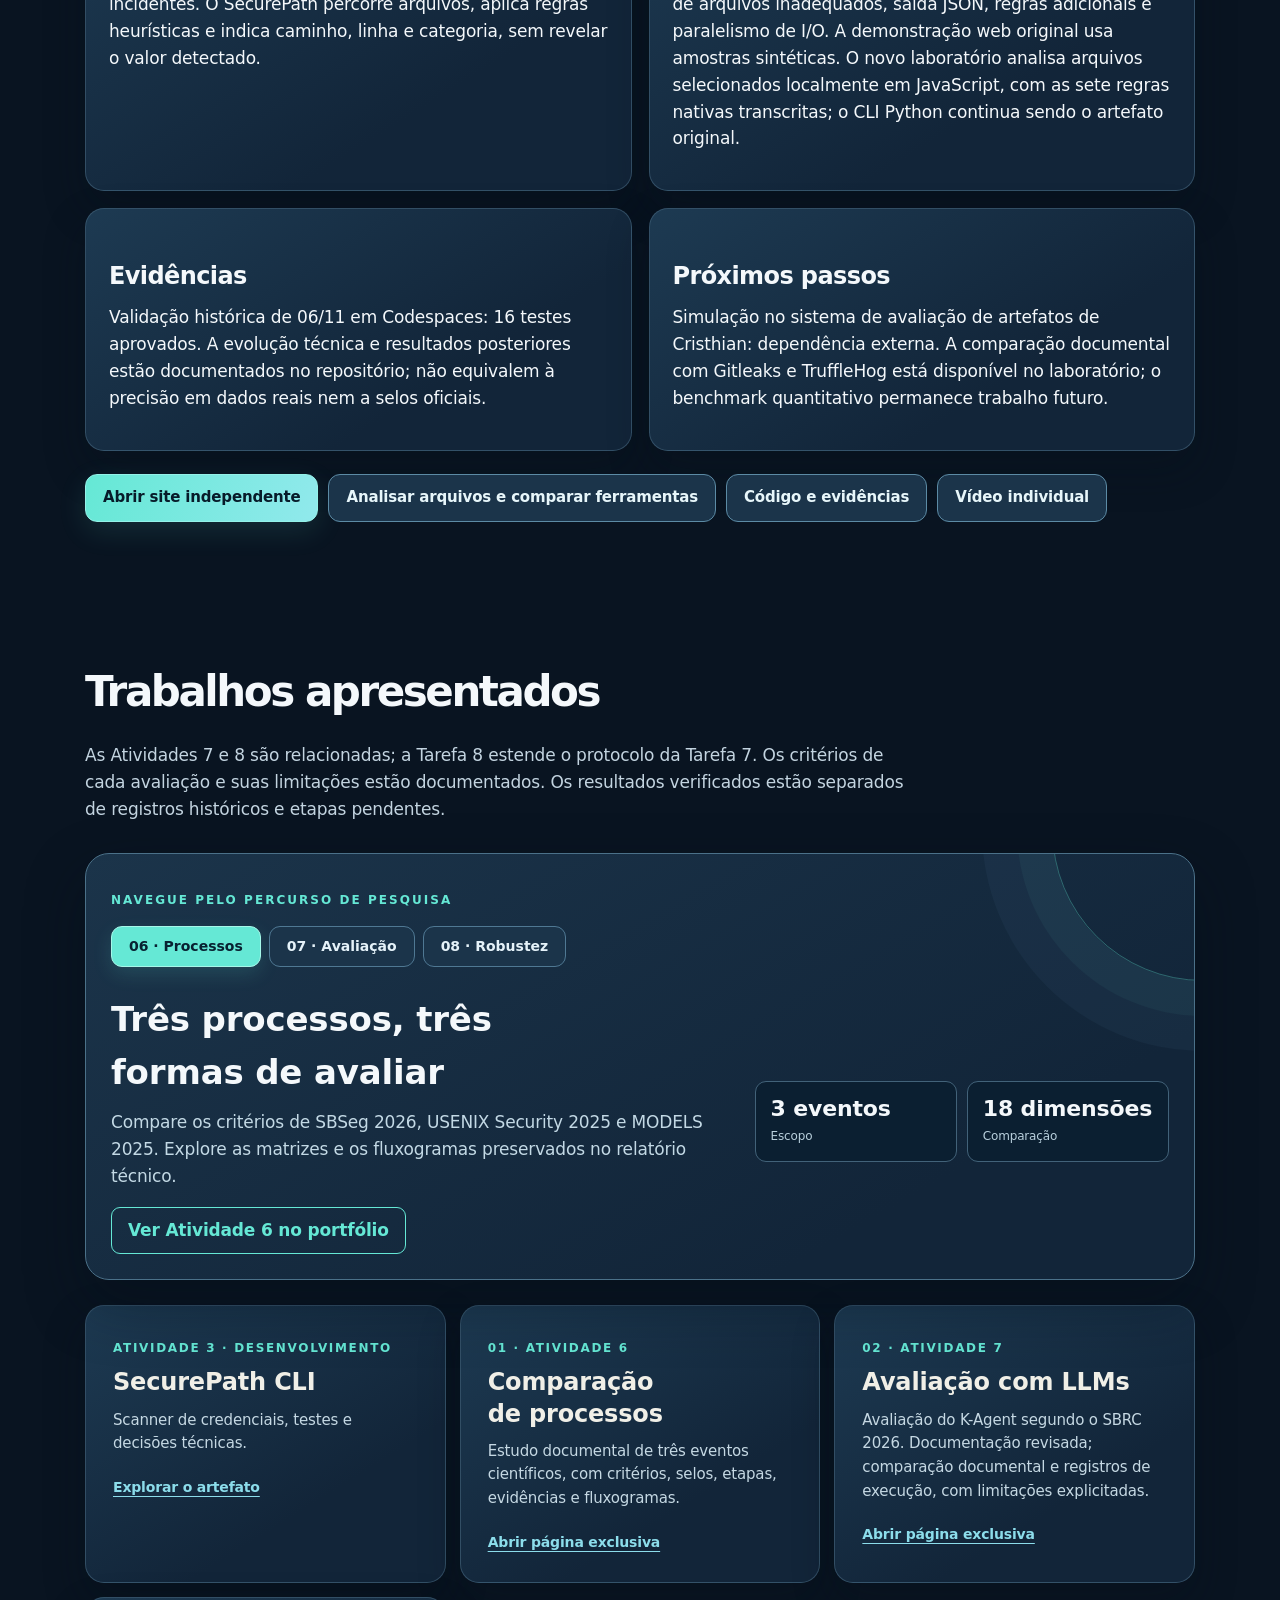
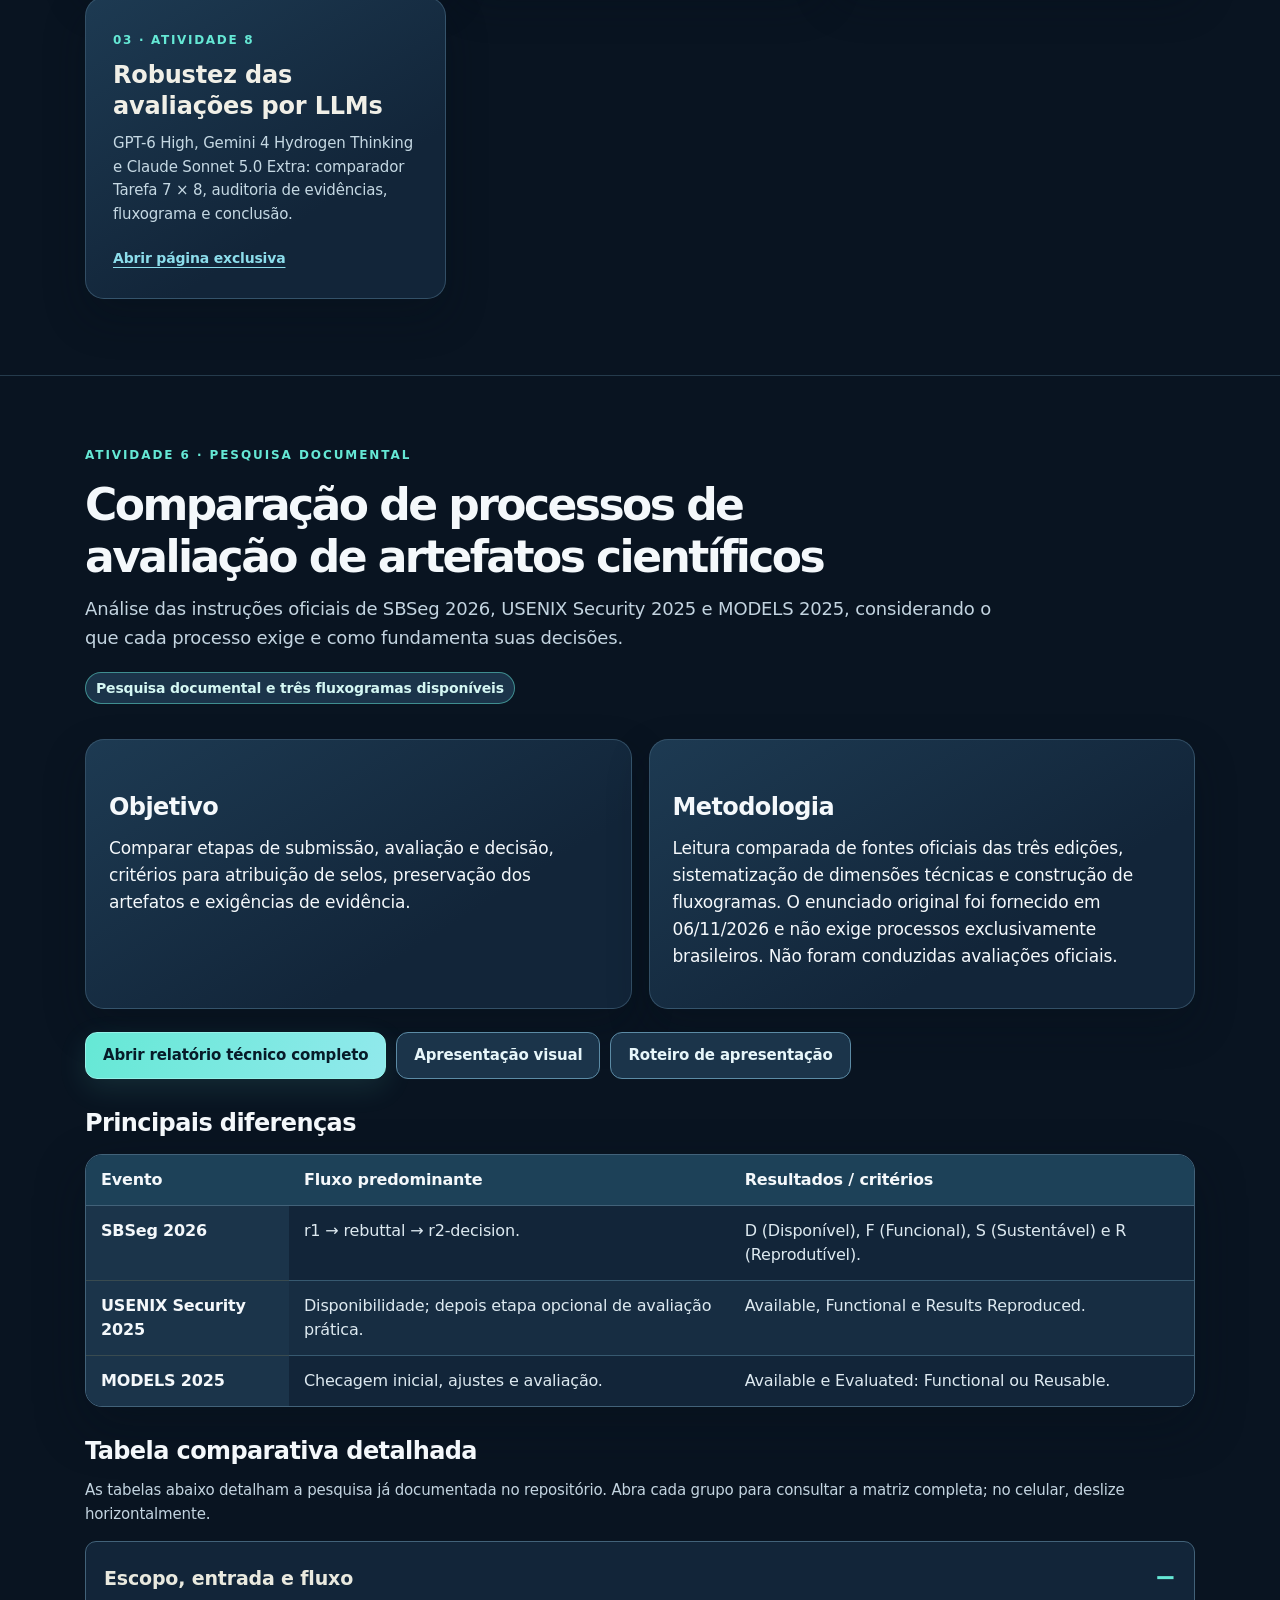
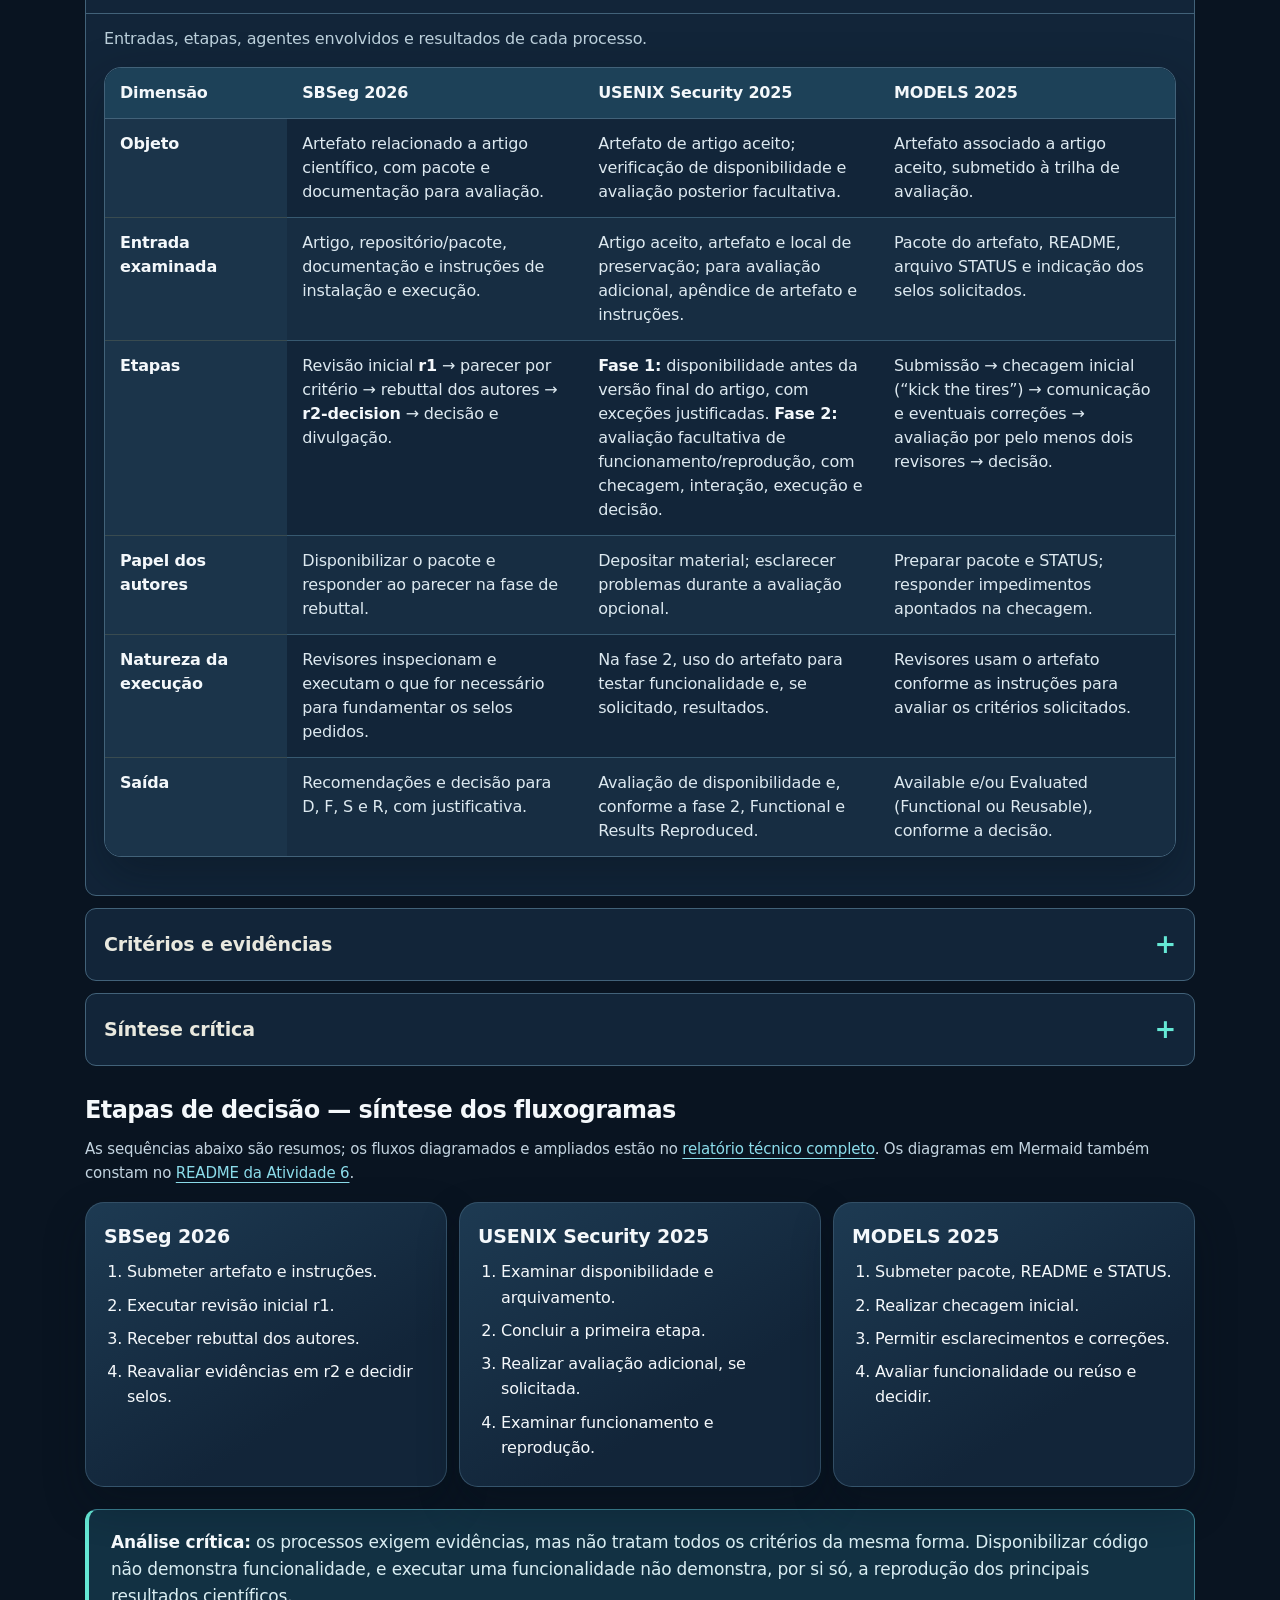
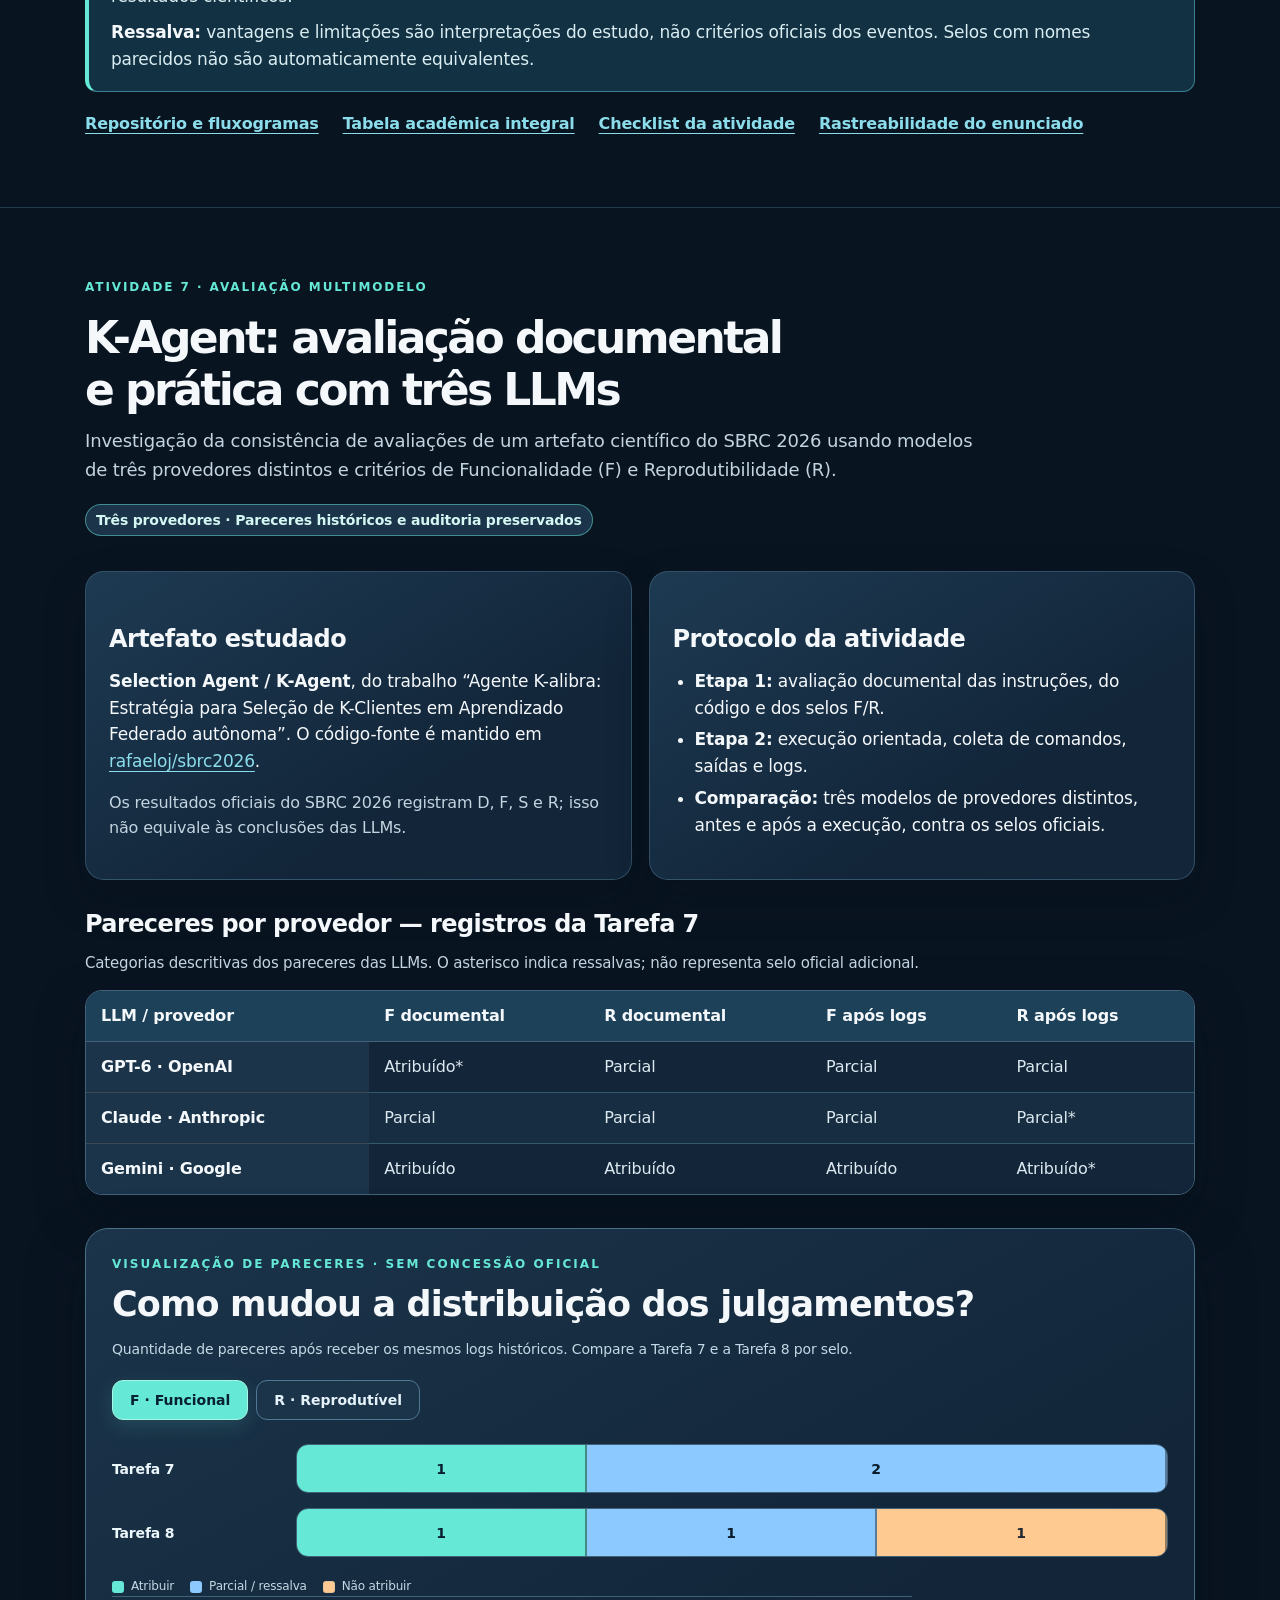
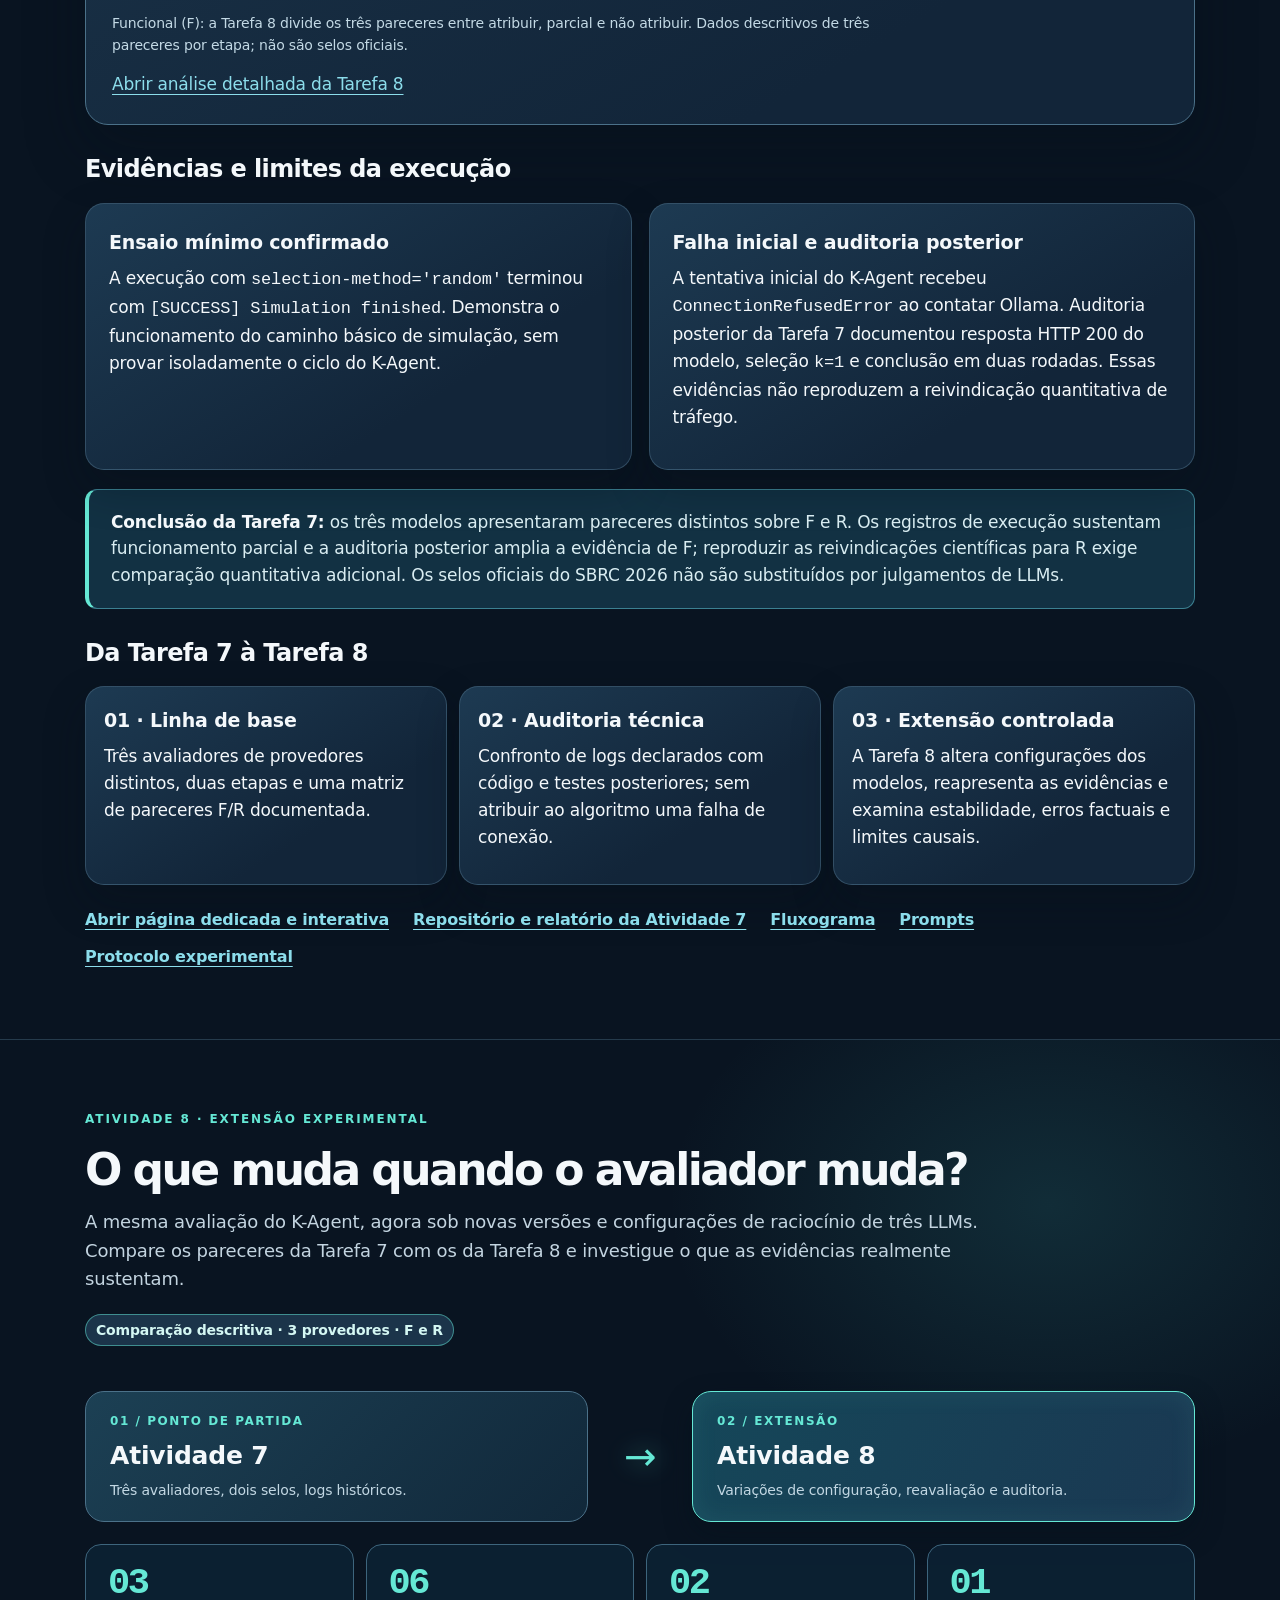
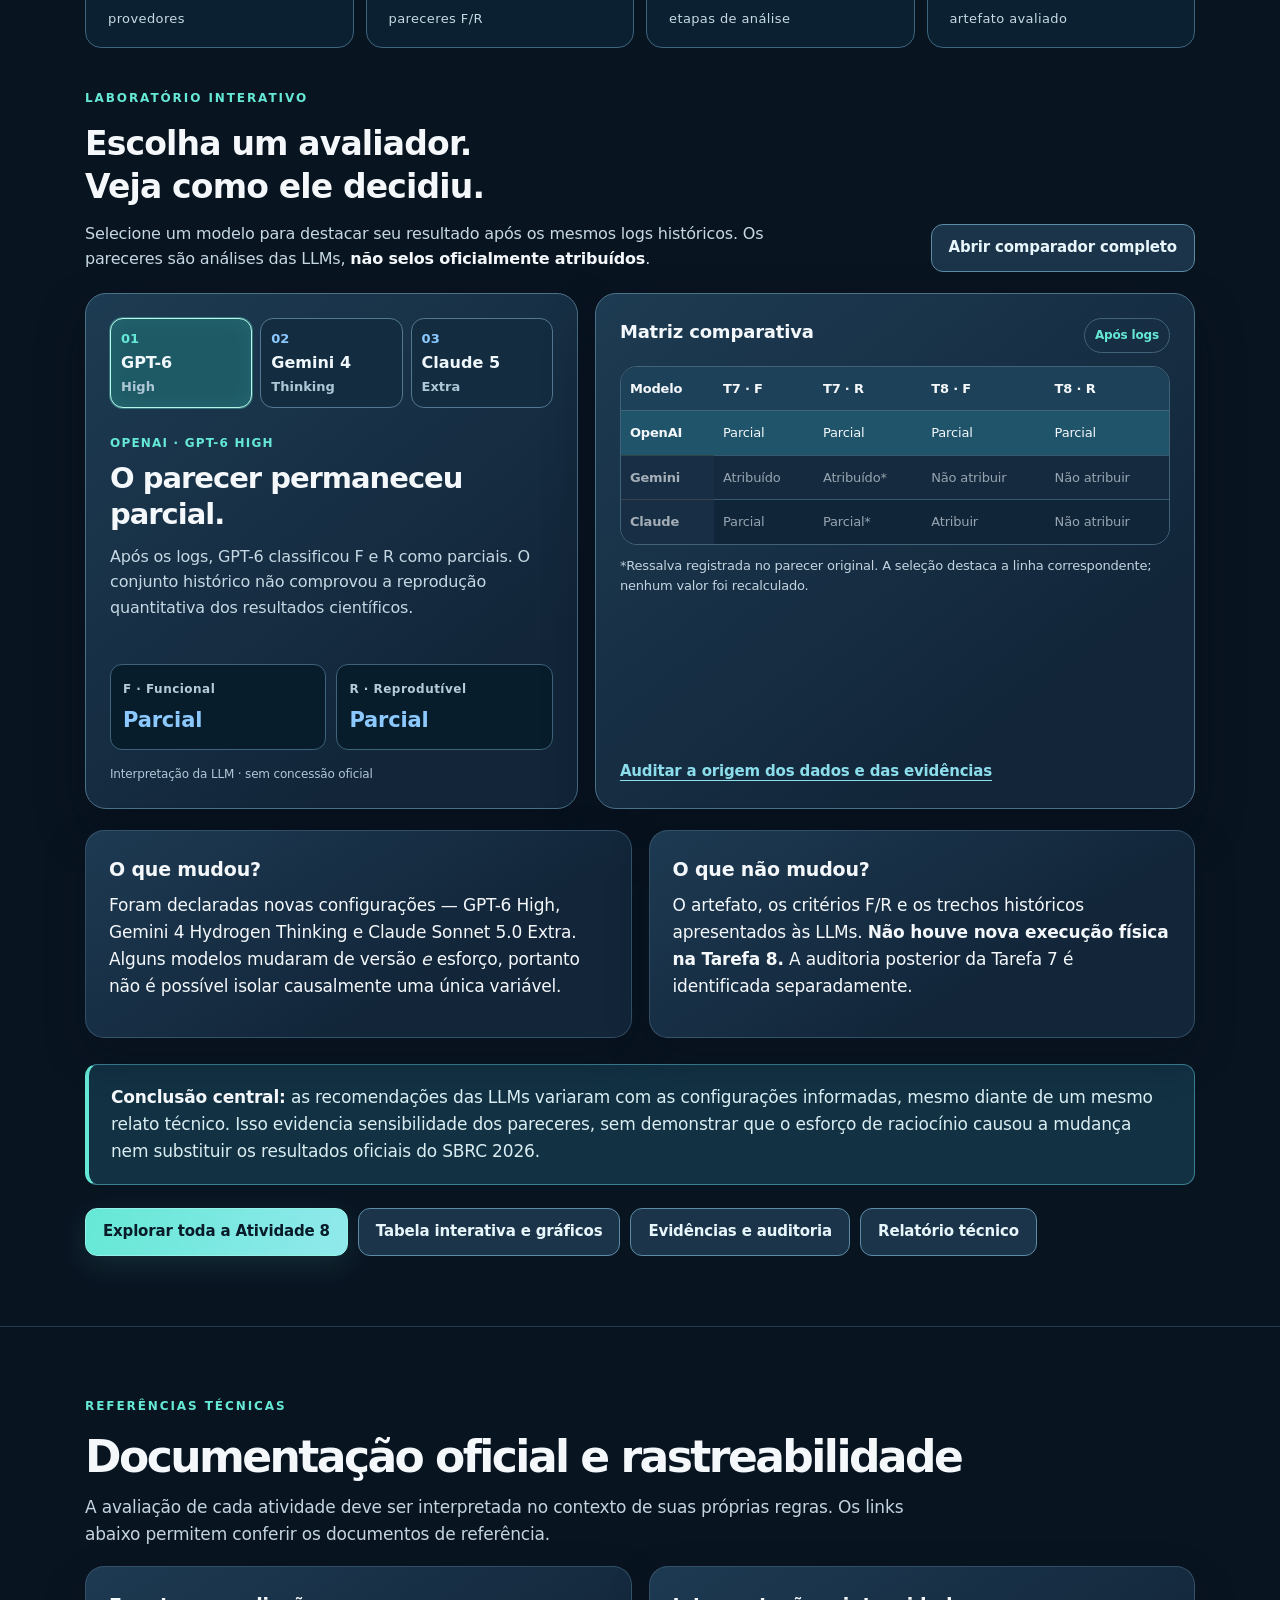
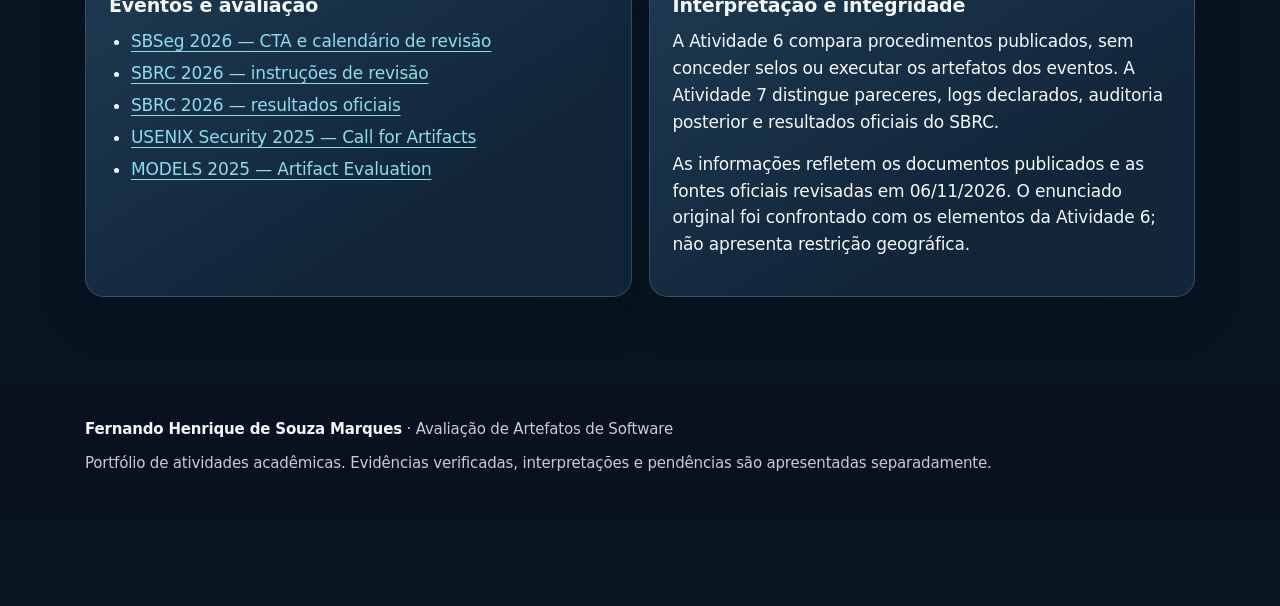
==== commit 571643e9: "Integra laboratório de análise real e atualiza status do vídeo" ====
--- a/index.html
+++ b/index.html
@@ -22,8 +22,8 @@
 <header><div class="wrap header-inner"><a class="brand" href="#inicio"><span class="lab-logo">LAB</span> artefatos.lab</a><nav aria-label="Seções"><a href="#retrospectiva">Retrospectiva</a><a href="#securepath">SecurePath</a><a href="#atividade-6">Atividade 6</a><a href="#atividade-7">Atividade 7</a><a href="#atividade-8">Atividade 8</a><a href="#referencias">Referências</a></nav></div></header>
 <main id="conteudo">
 <section class="hero" id="inicio"><div class="wrap"><div class="eyebrow">Portfólio acadêmico · 2026</div><h1>Desenvolvimento e avaliação de artefatos de software</h1><p>Do desenvolvimento de um scanner de credenciais em Python à avaliação crítica de artefatos científicos com LLMs. Um percurso de construção, validação e comparação de evidências na disciplina LEAS.</p><p class="byline">Fernando Henrique de Souza Marques · Atualizado em 24/11/2026</p><div class="actions"><a class="btn" href="#retrospectiva">Ver retrospectiva</a><a class="btn secondary" href="#securepath">Conhecer SecurePath</a><a class="btn secondary" href="#referencias">Consultar fontes</a></div></div></section>
-<section class="activity" id="retrospectiva"><div class="wrap"><div class="activity-header"><p class="eyebrow">Tarefa 11 · Trajetória do semestre</p><h2>Da ideia à evidência</h2><p class="lead">Uma história visual sobre construir uma ferramenta de segurança, testá-la e aprender a avaliar artefatos com critérios e evidências.</p></div><div class="panel" id="retrospectiva-player"><video controls playsinline preload="none" style="width:100%;border-radius:12px;background:#101b17" aria-label="Vídeo animado da trajetória do semestre" hidden id="retrospectiva-video"><source src="media/retrospectiva-leas.mp4" type="video/mp4"><track src="media/retrospectiva-leas.vtt" kind="captions" srclang="pt-BR" label="Português"></video><p id="retrospectiva-status">Vídeo final em preparação para publicação. Acompanhe a trajetória documentada abaixo.</p><a href="retrospectiva.html">Abrir história visual e roteiro acessível</a></div></div></section>
-<section class="activity" id="securepath"><div class="wrap"><div class="activity-header"><p class="eyebrow">Atividade 3 · Artefato desenvolvido</p><h2>SecurePath CLI</h2><p class="lead">Um scanner local de possíveis credenciais expostas em projetos de software, desenvolvido em Python com biblioteca padrão.</p></div><div class="columns"><div class="panel"><h3>Problema e solução</h3><p>Senhas e tokens esquecidos no código podem provocar incidentes. O SecurePath percorre arquivos, aplica regras heurísticas e indica caminho, linha e categoria, sem revelar o valor detectado.</p></div><div class="panel"><h3>Decisões e evolução</h3><p>Execução offline, zero dependências de terceiros, exclusão de arquivos inadequados, saída JSON, regras adicionais e paralelismo de I/O. A demonstração web original usa amostras sintéticas; a análise real ocorre no CLI.</p></div><div class="panel"><h3>Evidências</h3><p>Validação histórica de 06/11 em Codespaces: 16 testes aprovados. A evolução técnica e resultados posteriores estão documentados no repositório; não equivalem à precisão em dados reais nem a selos oficiais.</p></div><div class="panel"><h3>Próximos passos</h3><p>Simulação no sistema de avaliação de artefatos de Cristhian: dependência externa. Comparação quantitativa com outros scanners permanece trabalho futuro.</p></div></div><div class="actions"><a class="btn" href="https://fernandomarquesaluno-svg.github.io/securepath-cli/">Abrir site independente</a><a class="btn secondary" href="https://github.com/fernandomarquesaluno-svg/securepath-cli">Código e evidências</a><a class="btn secondary" href="https://fernandomarquesaluno-svg.github.io/securepath-cli/#video">Vídeo individual</a></div></div></section>
+<section class="activity" id="retrospectiva"><div class="wrap"><div class="activity-header"><p class="eyebrow">Tarefa 11 · Trajetória do semestre</p><h2>Da ideia à evidência</h2><p class="lead">Uma história visual sobre construir uma ferramenta de segurança, testá-la e aprender a avaliar artefatos com critérios e evidências.</p></div><div class="panel" id="retrospectiva-player"><video controls playsinline preload="none" style="width:100%;border-radius:12px;background:#101b17" aria-label="Vídeo animado da trajetória do semestre" hidden id="retrospectiva-video"><source src="media/retrospectiva-leas.mp4" type="video/mp4"><track src="media/retrospectiva-leas.vtt" kind="captions" srclang="pt-BR" label="Português"></video><p id="retrospectiva-status">A história visual animada já está disponível no link abaixo. O arquivo MP4 ainda aguarda publicação.</p><a href="retrospectiva.html">Abrir história visual e roteiro acessível</a></div></div></section>
+<section class="activity" id="securepath"><div class="wrap"><div class="activity-header"><p class="eyebrow">Atividade 3 · Artefato desenvolvido</p><h2>SecurePath CLI</h2><p class="lead">Um scanner local de possíveis credenciais expostas em projetos de software, desenvolvido em Python com biblioteca padrão.</p></div><div class="columns"><div class="panel"><h3>Problema e solução</h3><p>Senhas e tokens esquecidos no código podem provocar incidentes. O SecurePath percorre arquivos, aplica regras heurísticas e indica caminho, linha e categoria, sem revelar o valor detectado.</p></div><div class="panel"><h3>Decisões e evolução</h3><p>Execução offline, zero dependências de terceiros, exclusão de arquivos inadequados, saída JSON, regras adicionais e paralelismo de I/O. A demonstração web original usa amostras sintéticas. O novo laboratório analisa arquivos selecionados localmente em JavaScript, com as sete regras nativas transcritas; o CLI Python continua sendo o artefato original.</p></div><div class="panel"><h3>Evidências</h3><p>Validação histórica de 06/11 em Codespaces: 16 testes aprovados. A evolução técnica e resultados posteriores estão documentados no repositório; não equivalem à precisão em dados reais nem a selos oficiais.</p></div><div class="panel"><h3>Próximos passos</h3><p>Simulação no sistema de avaliação de artefatos de Cristhian: dependência externa. A comparação documental com Gitleaks e TruffleHog está disponível no laboratório; o benchmark quantitativo permanece trabalho futuro.</p></div></div><div class="actions"><a class="btn" href="https://fernandomarquesaluno-svg.github.io/securepath-cli/">Abrir site independente</a><a class="btn secondary" href="https://fernandomarquesaluno-svg.github.io/securepath-cli/laboratorio.html">Analisar arquivos e comparar ferramentas</a><a class="btn secondary" href="https://github.com/fernandomarquesaluno-svg/securepath-cli">Código e evidências</a><a class="btn secondary" href="https://fernandomarquesaluno-svg.github.io/securepath-cli/#video">Vídeo individual</a></div></div></section>
 <section class="overview" id="atividades"><div class="wrap"><h2>Trabalhos apresentados</h2><p class="section-intro">As Atividades 7 e 8 são relacionadas; a Tarefa 8 estende o protocolo da Tarefa 7. Os critérios de cada avaliação e suas limitações estão documentados. Os resultados verificados estão separados de registros históricos e etapas pendentes.</p><div class="lab-explorer" id="lab-explorer"><p class="lab-explorer-eyebrow">Navegue pelo percurso de pesquisa</p><div class="lab-explorer-nav" role="tablist" aria-label="Selecionar atividade"><button type="button" role="tab" data-lab-category="6" aria-selected="true">06 · Processos</button><button type="button" role="tab" data-lab-category="7" aria-selected="false">07 · Avaliação</button><button type="button" role="tab" data-lab-category="8" aria-selected="false">08 · Robustez</button></div><div class="lab-explorer-content" role="tabpanel" aria-live="polite"><div><h3>Três processos, três formas de avaliar</h3><p>Explore a pesquisa documental e os fluxogramas.</p><a class="lab-explorer-link" href="atividade-6.html">Abrir Atividade 6</a></div><div class="lab-explorer-meta"><span><b data-metric="one">3 eventos</b>Escopo</span><span><b data-metric="two">18 dimensões</b>Comparação</span></div></div></div><div class="overview-grid"><article class="overview-card"><span class="number">Atividade 3 · Desenvolvimento</span><h3>SecurePath CLI</h3><p>Scanner de credenciais, testes e decisões técnicas.</p><a href="#securepath">Explorar o artefato</a></article>
 
 <article class="overview-card"><span class="number">01 · Atividade 6</span><h3>Comparação de processos</h3><p>Estudo documental de três eventos científicos, com critérios, selos, etapas, evidências e fluxogramas.</p><a href="atividade-6.html">Abrir página exclusiva</a></article>
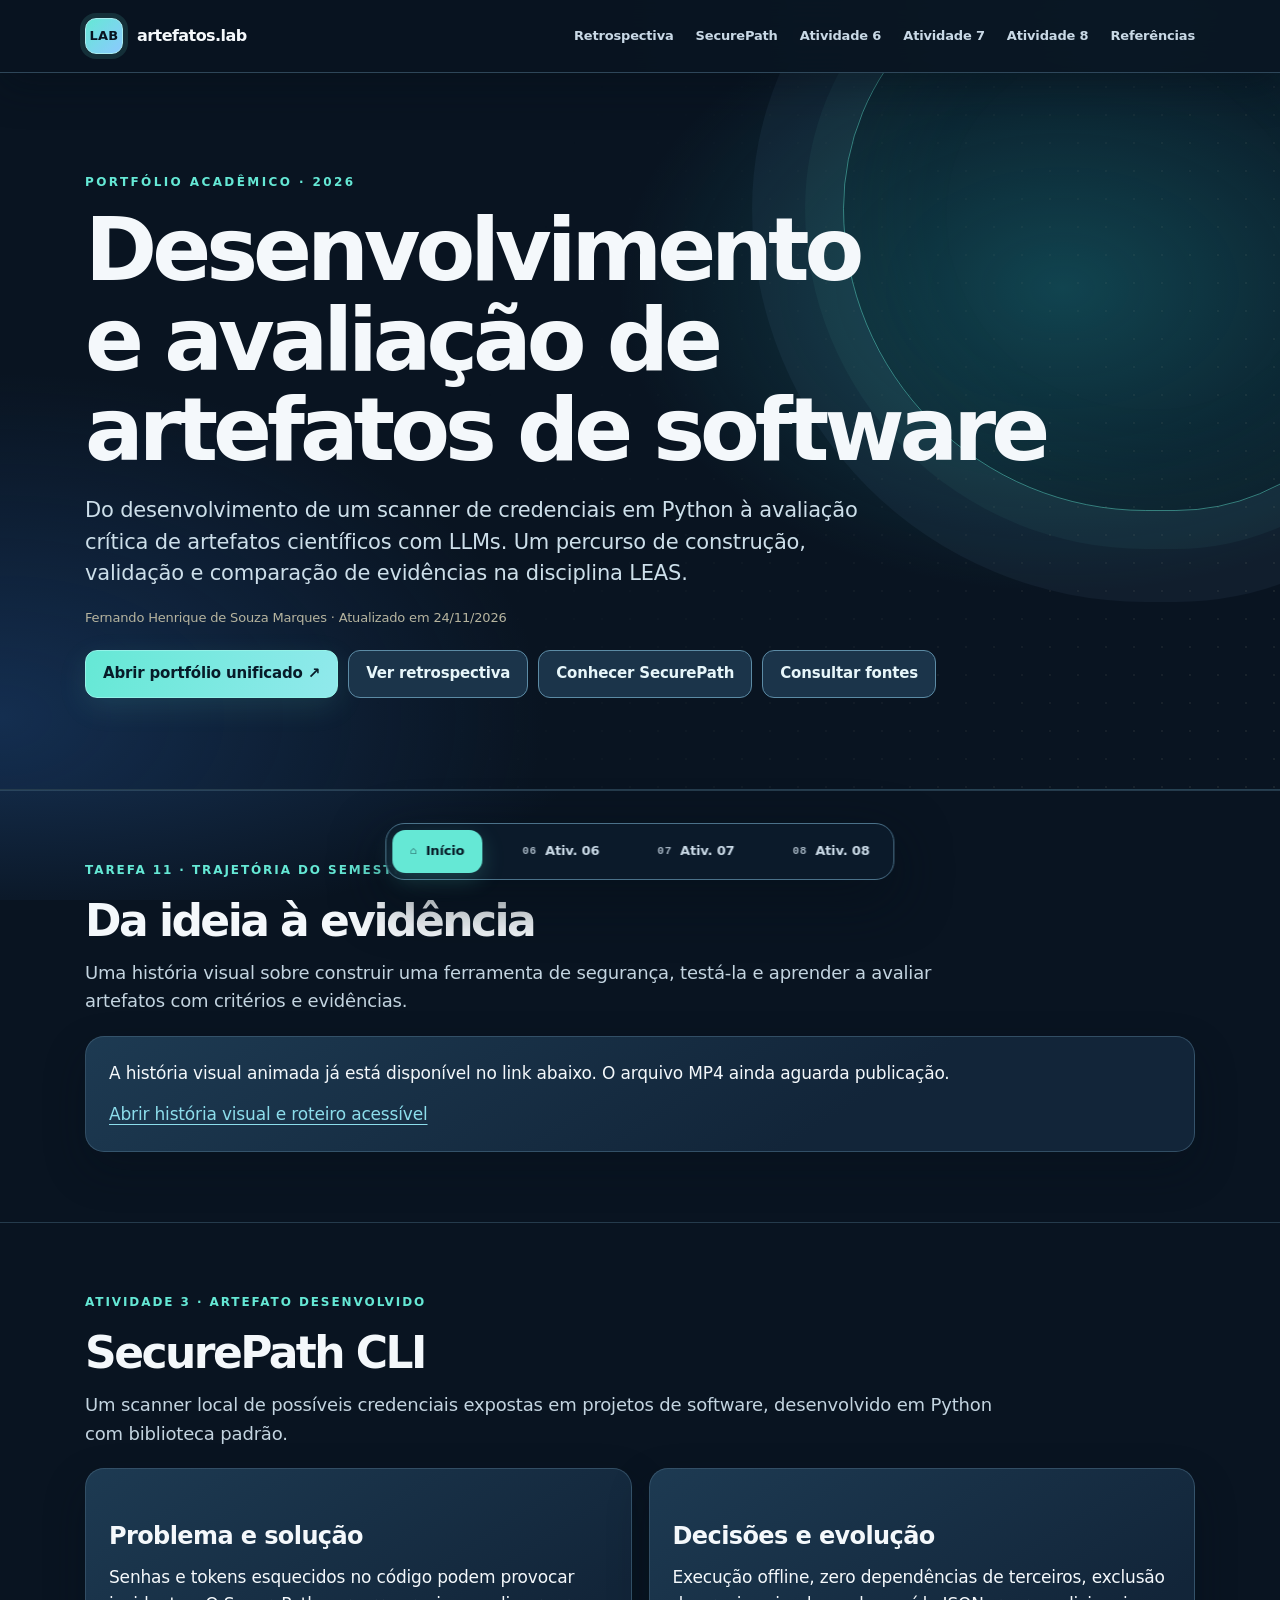
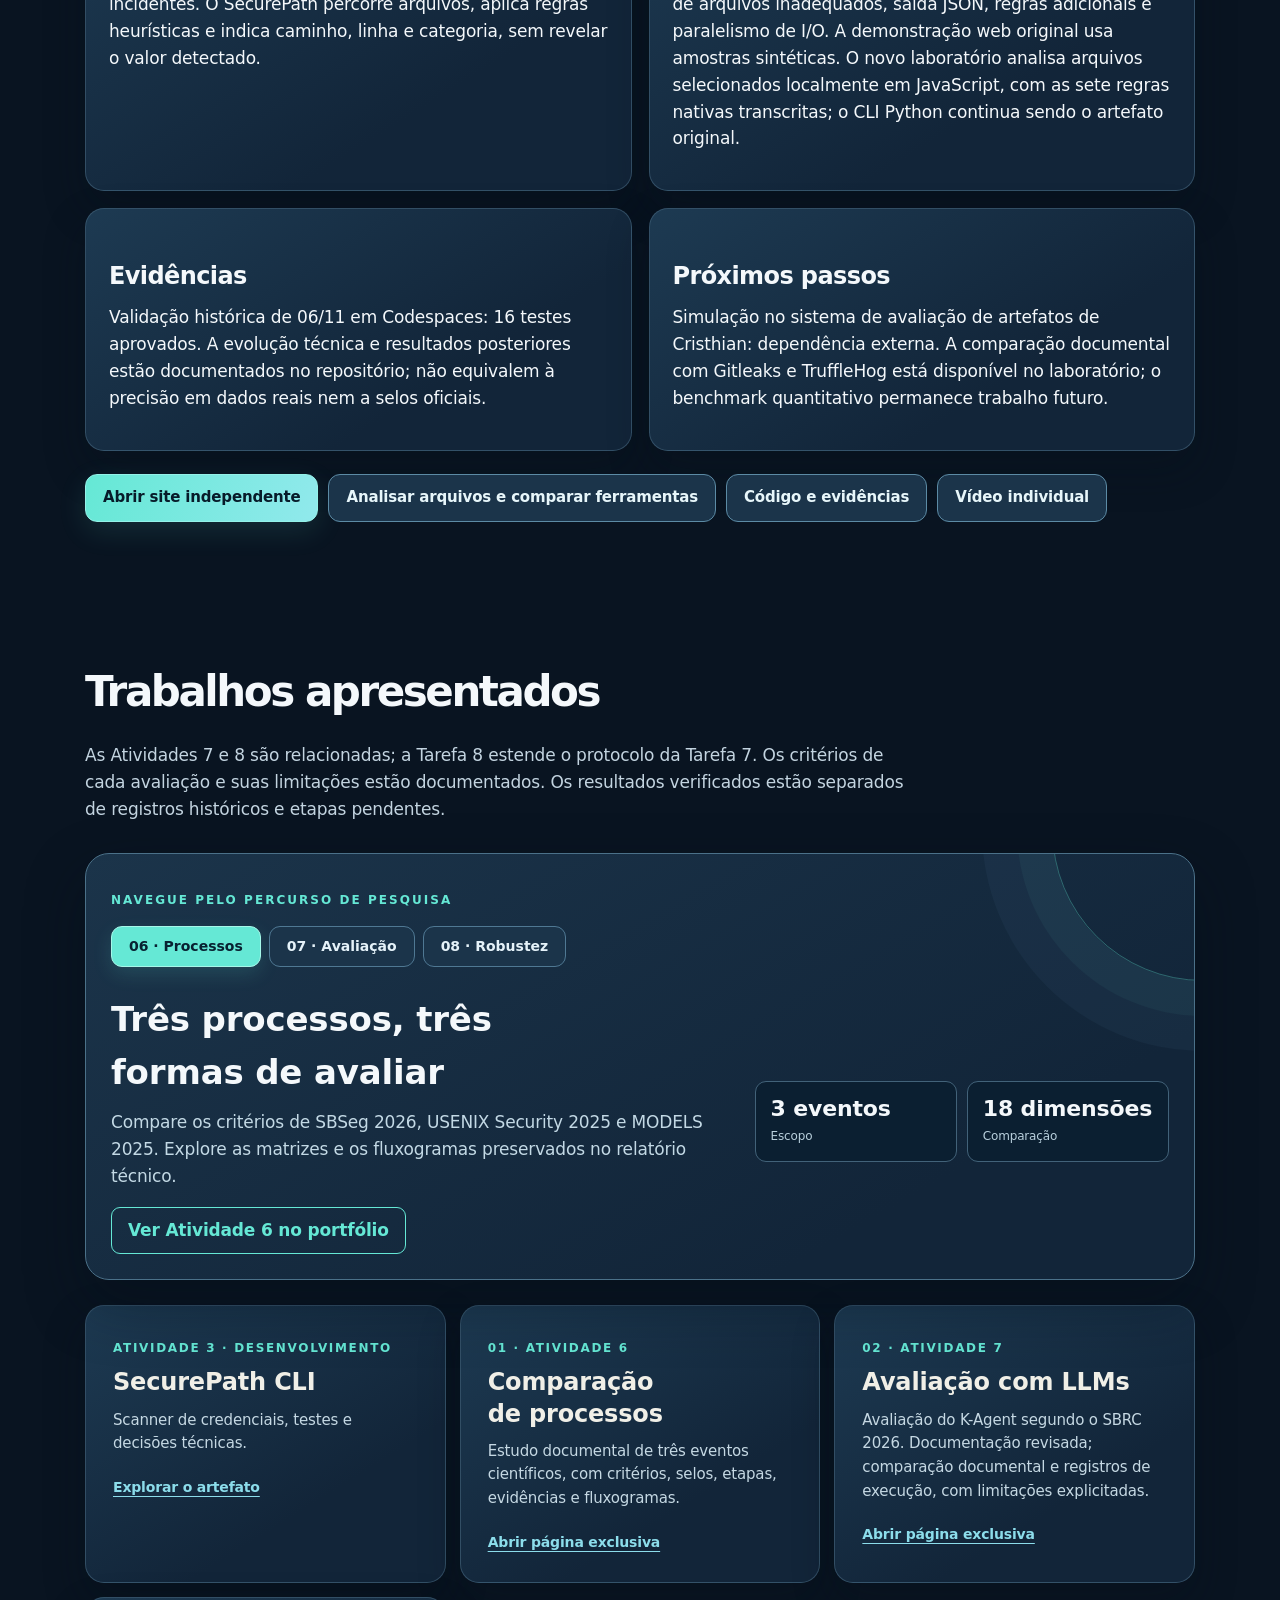
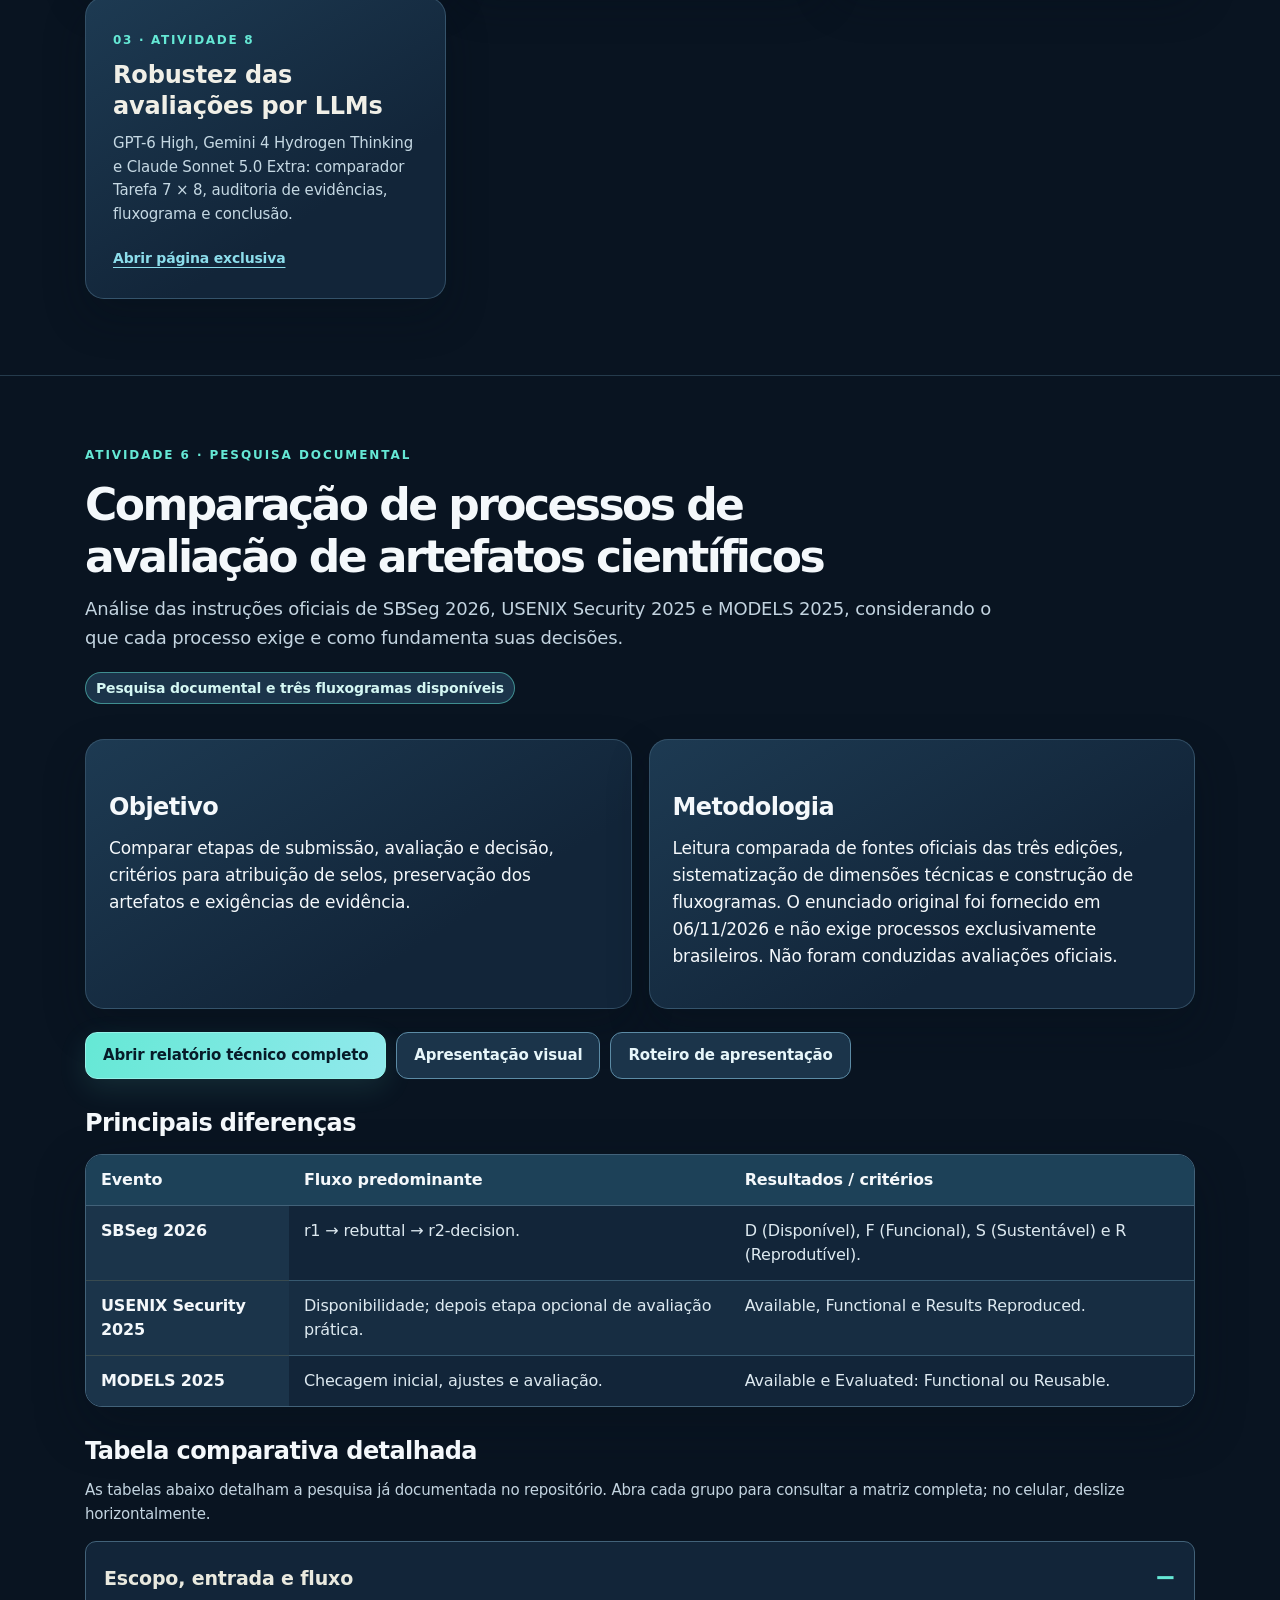
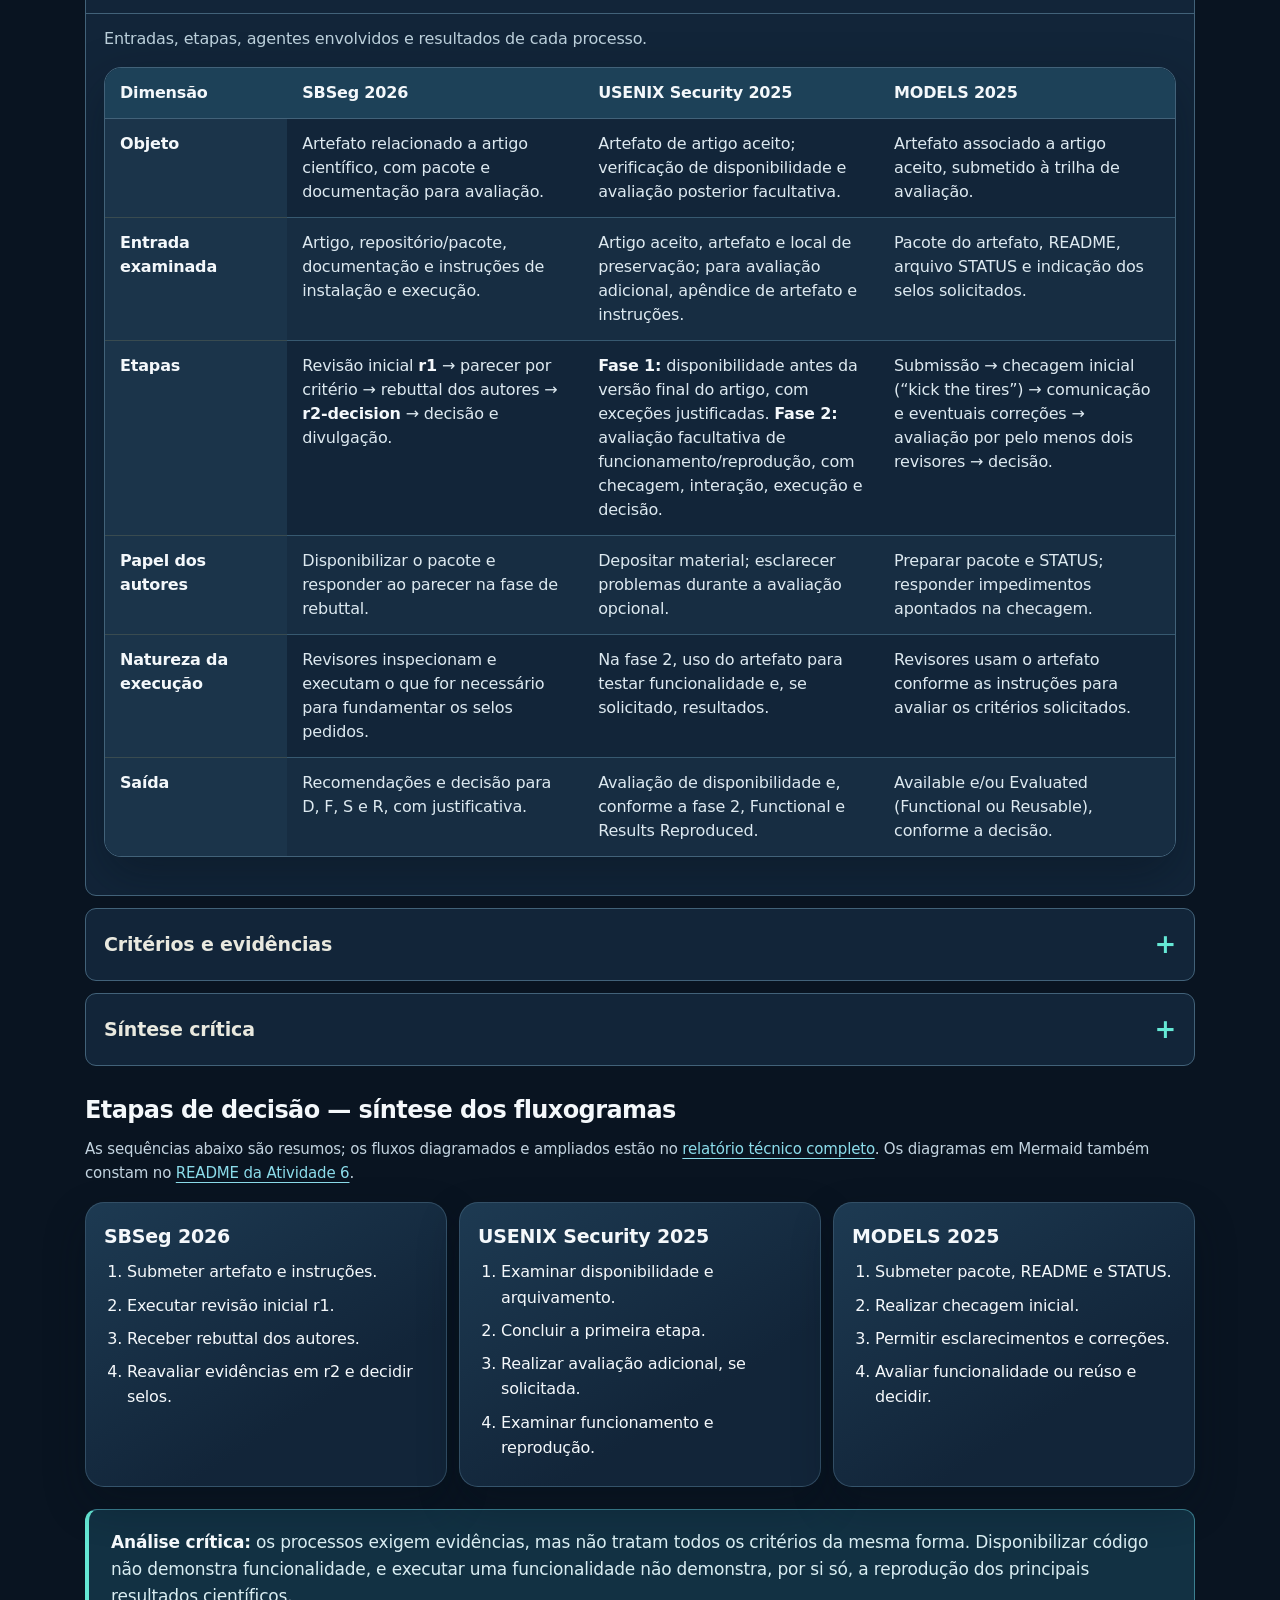
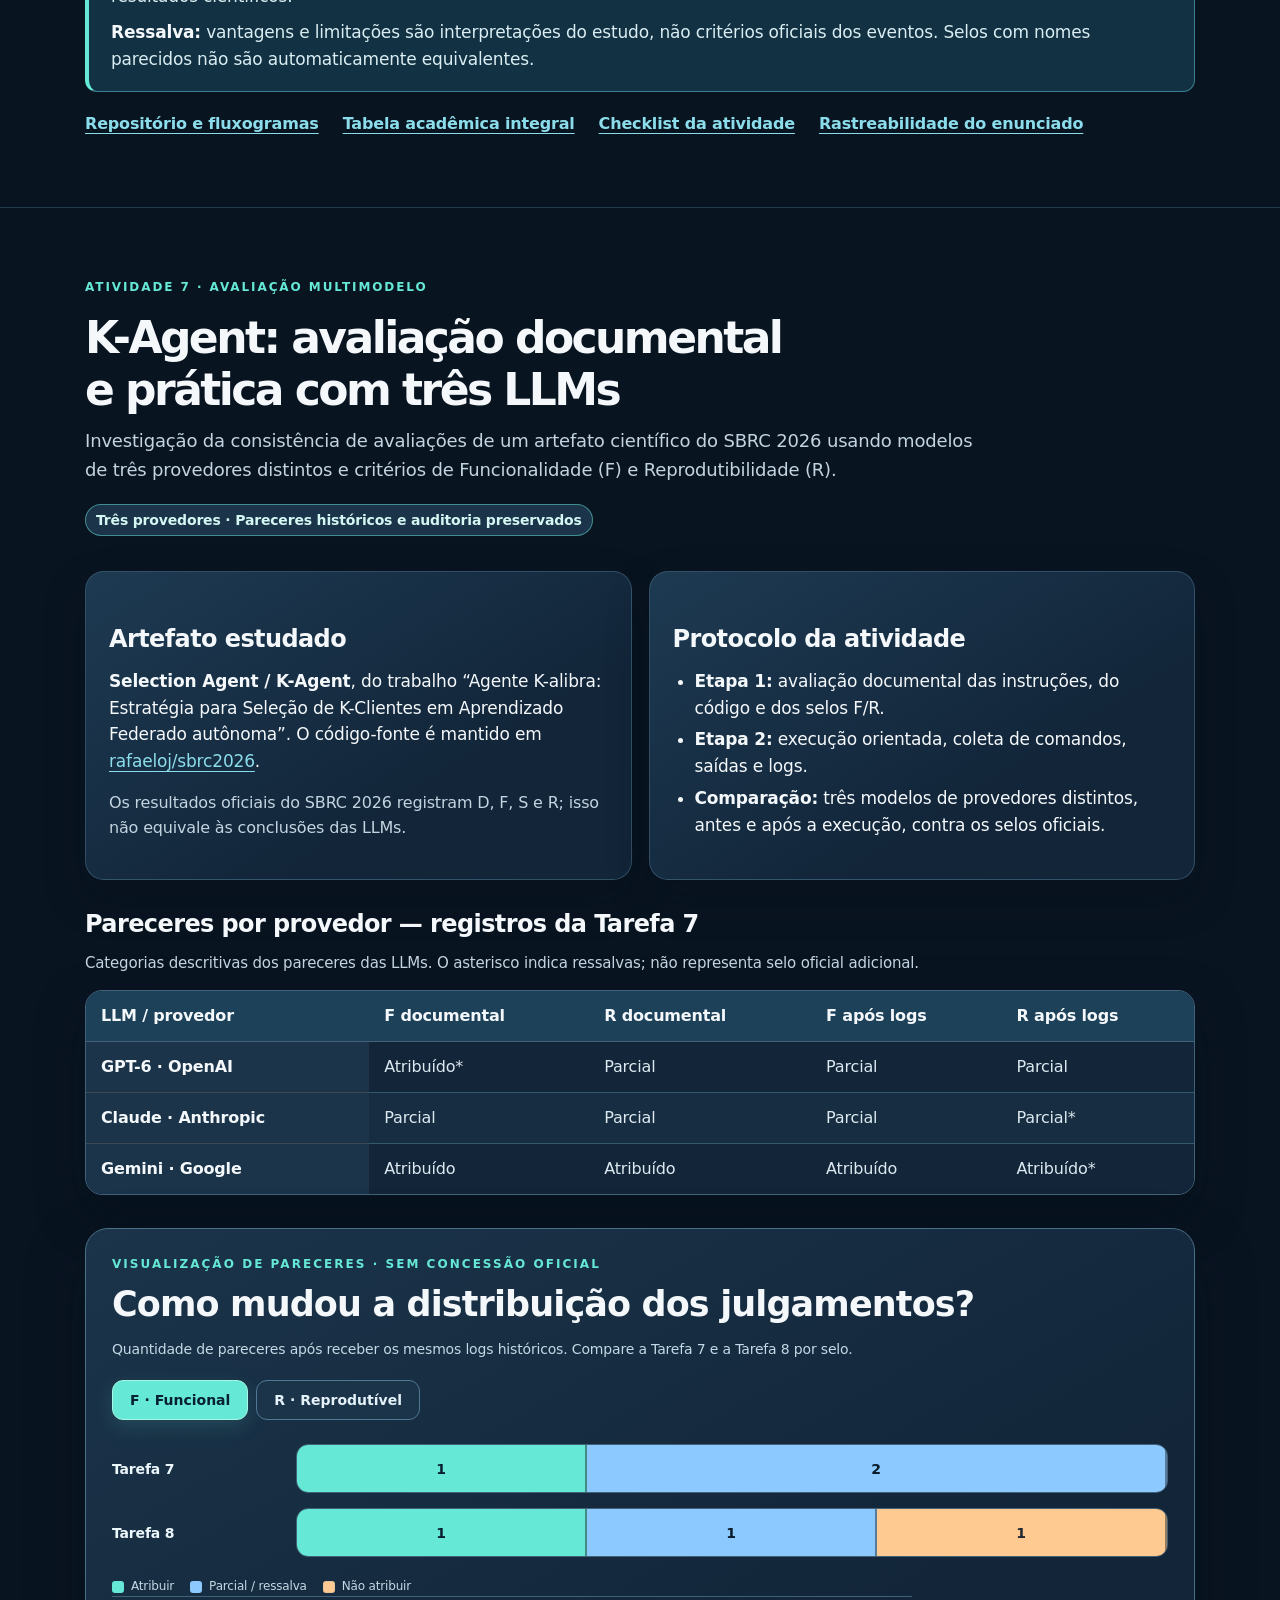
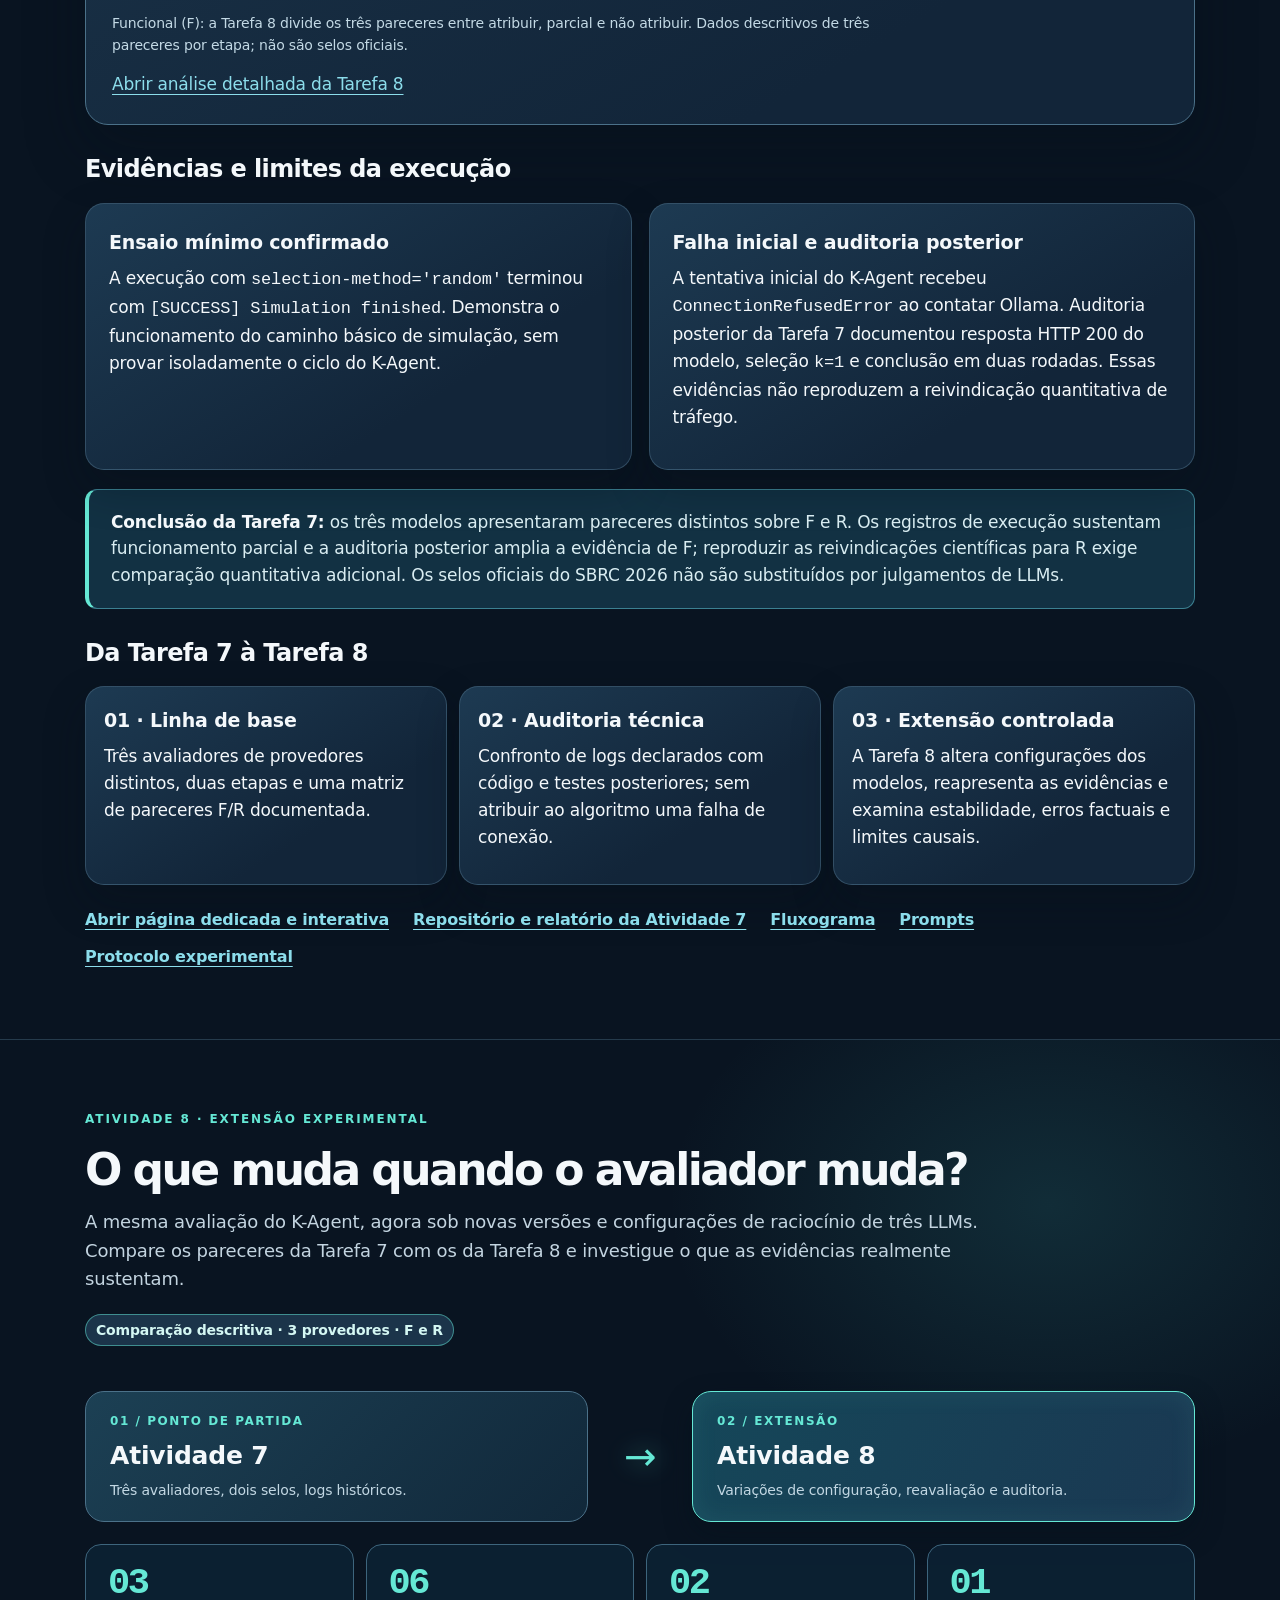
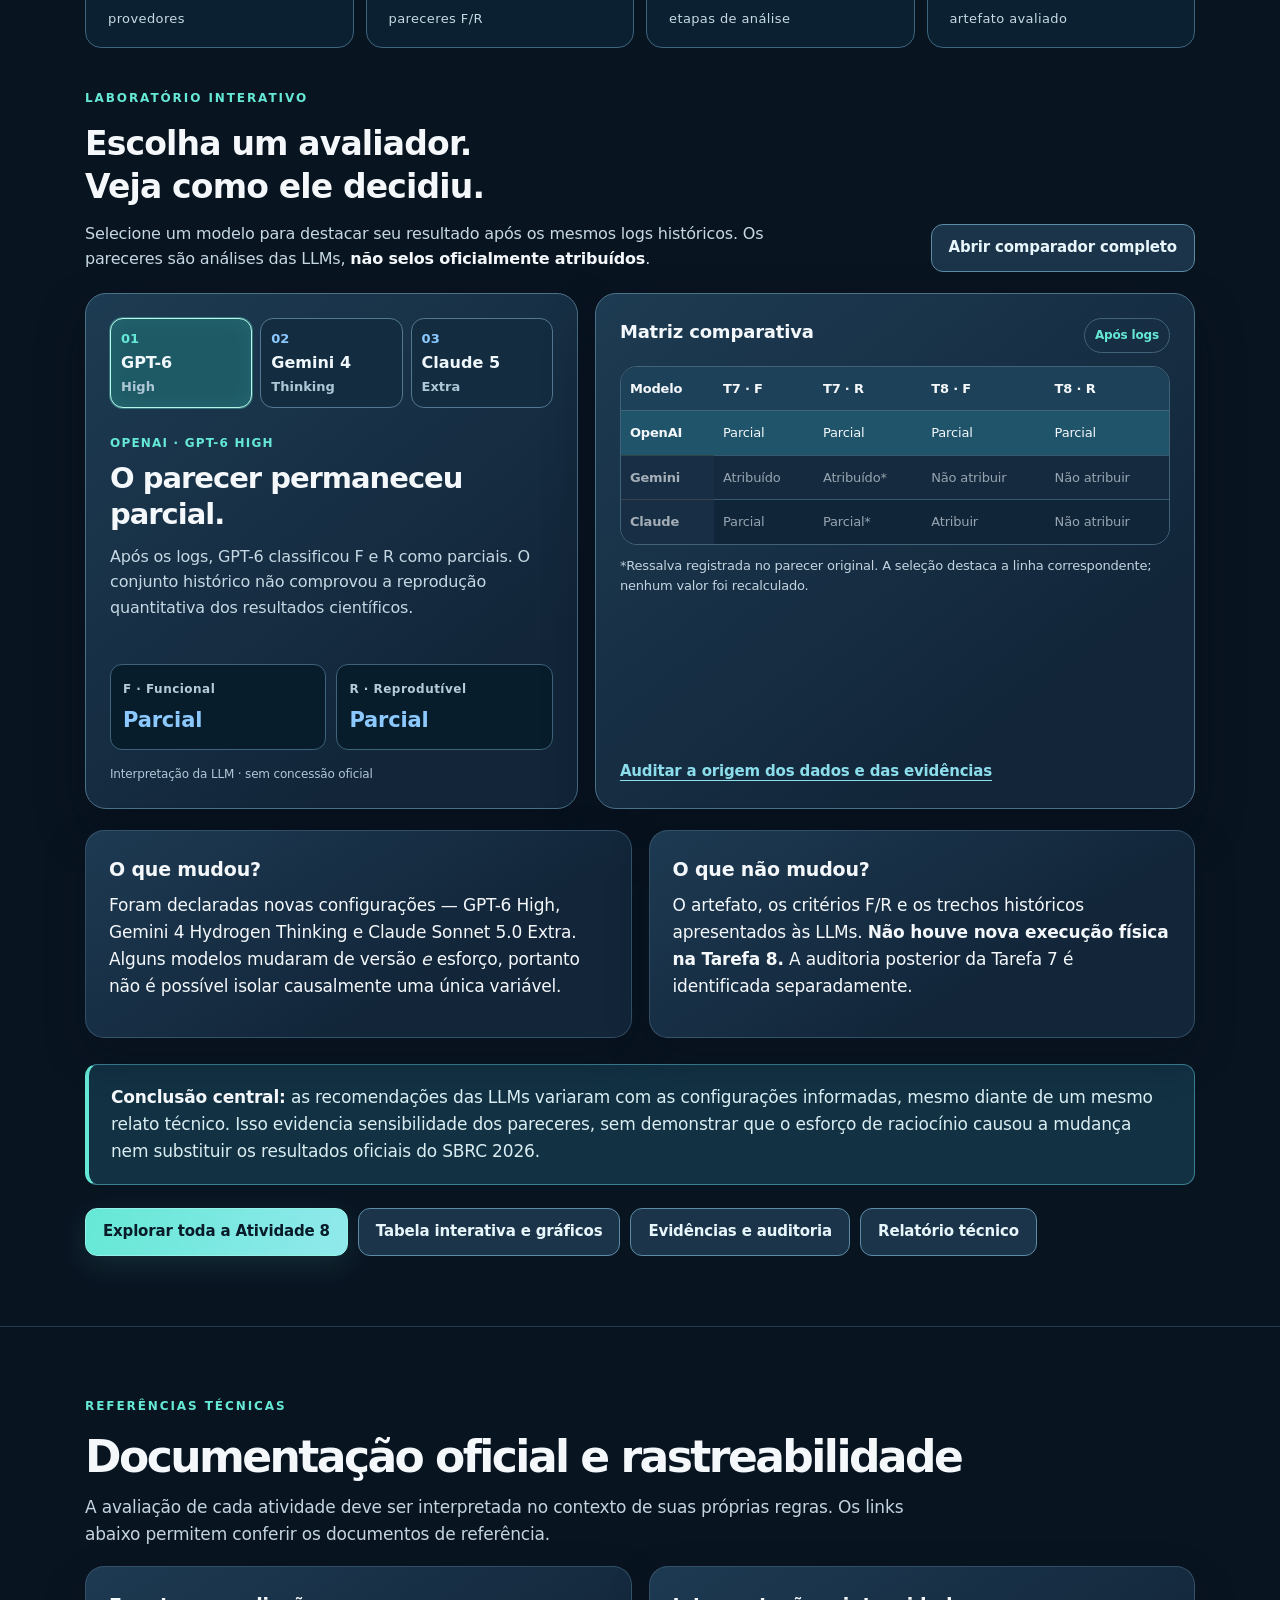
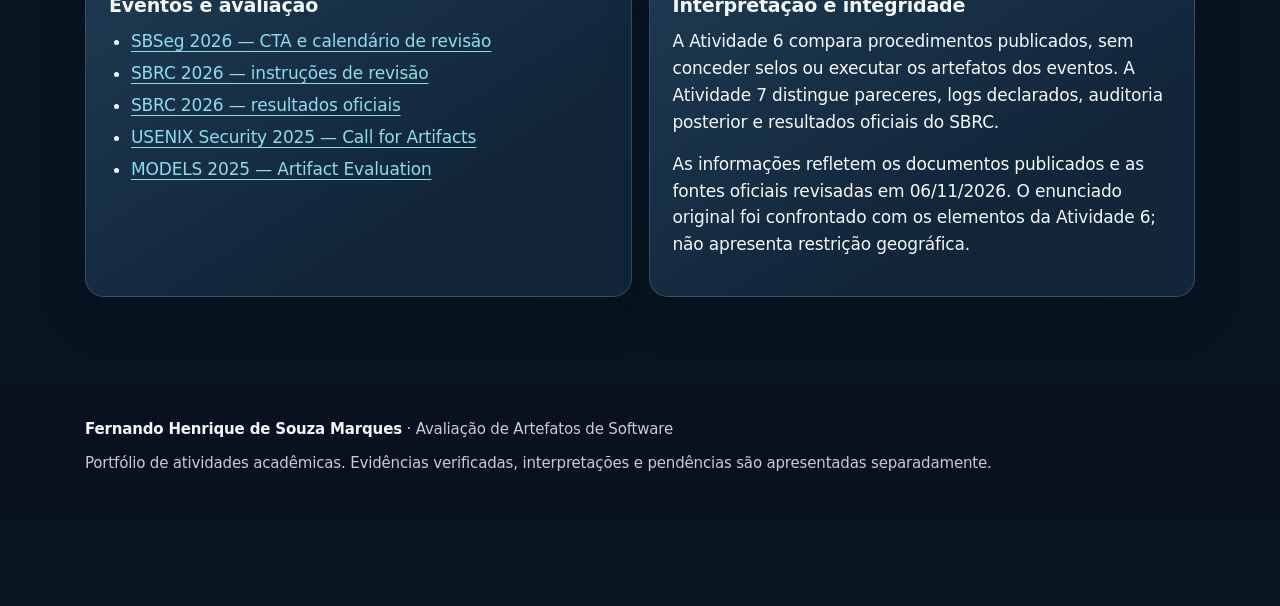
==== commit 6c9925fa: "Indica versão unificada do portfólio dentro do SecurePath" ====
--- a/index.html
+++ b/index.html
@@ -21,7 +21,7 @@
 <a href="#conteudo" class="skip">Pular para o conteúdo</a>
 <header><div class="wrap header-inner"><a class="brand" href="#inicio"><span class="lab-logo">LAB</span> artefatos.lab</a><nav aria-label="Seções"><a href="#retrospectiva">Retrospectiva</a><a href="#securepath">SecurePath</a><a href="#atividade-6">Atividade 6</a><a href="#atividade-7">Atividade 7</a><a href="#atividade-8">Atividade 8</a><a href="#referencias">Referências</a></nav></div></header>
 <main id="conteudo">
-<section class="hero" id="inicio"><div class="wrap"><div class="eyebrow">Portfólio acadêmico · 2026</div><h1>Desenvolvimento e avaliação de artefatos de software</h1><p>Do desenvolvimento de um scanner de credenciais em Python à avaliação crítica de artefatos científicos com LLMs. Um percurso de construção, validação e comparação de evidências na disciplina LEAS.</p><p class="byline">Fernando Henrique de Souza Marques · Atualizado em 24/11/2026</p><div class="actions"><a class="btn" href="#retrospectiva">Ver retrospectiva</a><a class="btn secondary" href="#securepath">Conhecer SecurePath</a><a class="btn secondary" href="#referencias">Consultar fontes</a></div></div></section>
+<section class="hero" id="inicio"><div class="wrap"><div class="eyebrow">Portfólio acadêmico · 2026</div><h1>Desenvolvimento e avaliação de artefatos de software</h1><p>Do desenvolvimento de um scanner de credenciais em Python à avaliação crítica de artefatos científicos com LLMs. Um percurso de construção, validação e comparação de evidências na disciplina LEAS.</p><p class="byline">Fernando Henrique de Souza Marques · Atualizado em 24/11/2026</p><div class="actions"><a class="btn" href="https://fernandomarquesaluno-svg.github.io/securepath-cli/portfolio.html">Abrir portfólio unificado ↗</a><a class="btn secondary" href="#retrospectiva">Ver retrospectiva</a><a class="btn secondary" href="#securepath">Conhecer SecurePath</a><a class="btn secondary" href="#referencias">Consultar fontes</a></div></div></section>
 <section class="activity" id="retrospectiva"><div class="wrap"><div class="activity-header"><p class="eyebrow">Tarefa 11 · Trajetória do semestre</p><h2>Da ideia à evidência</h2><p class="lead">Uma história visual sobre construir uma ferramenta de segurança, testá-la e aprender a avaliar artefatos com critérios e evidências.</p></div><div class="panel" id="retrospectiva-player"><video controls playsinline preload="none" style="width:100%;border-radius:12px;background:#101b17" aria-label="Vídeo animado da trajetória do semestre" hidden id="retrospectiva-video"><source src="media/retrospectiva-leas.mp4" type="video/mp4"><track src="media/retrospectiva-leas.vtt" kind="captions" srclang="pt-BR" label="Português"></video><p id="retrospectiva-status">A história visual animada já está disponível no link abaixo. O arquivo MP4 ainda aguarda publicação.</p><a href="retrospectiva.html">Abrir história visual e roteiro acessível</a></div></div></section>
 <section class="activity" id="securepath"><div class="wrap"><div class="activity-header"><p class="eyebrow">Atividade 3 · Artefato desenvolvido</p><h2>SecurePath CLI</h2><p class="lead">Um scanner local de possíveis credenciais expostas em projetos de software, desenvolvido em Python com biblioteca padrão.</p></div><div class="columns"><div class="panel"><h3>Problema e solução</h3><p>Senhas e tokens esquecidos no código podem provocar incidentes. O SecurePath percorre arquivos, aplica regras heurísticas e indica caminho, linha e categoria, sem revelar o valor detectado.</p></div><div class="panel"><h3>Decisões e evolução</h3><p>Execução offline, zero dependências de terceiros, exclusão de arquivos inadequados, saída JSON, regras adicionais e paralelismo de I/O. A demonstração web original usa amostras sintéticas. O novo laboratório analisa arquivos selecionados localmente em JavaScript, com as sete regras nativas transcritas; o CLI Python continua sendo o artefato original.</p></div><div class="panel"><h3>Evidências</h3><p>Validação histórica de 06/11 em Codespaces: 16 testes aprovados. A evolução técnica e resultados posteriores estão documentados no repositório; não equivalem à precisão em dados reais nem a selos oficiais.</p></div><div class="panel"><h3>Próximos passos</h3><p>Simulação no sistema de avaliação de artefatos de Cristhian: dependência externa. A comparação documental com Gitleaks e TruffleHog está disponível no laboratório; o benchmark quantitativo permanece trabalho futuro.</p></div></div><div class="actions"><a class="btn" href="https://fernandomarquesaluno-svg.github.io/securepath-cli/">Abrir site independente</a><a class="btn secondary" href="https://fernandomarquesaluno-svg.github.io/securepath-cli/laboratorio.html">Analisar arquivos e comparar ferramentas</a><a class="btn secondary" href="https://github.com/fernandomarquesaluno-svg/securepath-cli">Código e evidências</a><a class="btn secondary" href="https://fernandomarquesaluno-svg.github.io/securepath-cli/#video">Vídeo individual</a></div></div></section>
 <section class="overview" id="atividades"><div class="wrap"><h2>Trabalhos apresentados</h2><p class="section-intro">As Atividades 7 e 8 são relacionadas; a Tarefa 8 estende o protocolo da Tarefa 7. Os critérios de cada avaliação e suas limitações estão documentados. Os resultados verificados estão separados de registros históricos e etapas pendentes.</p><div class="lab-explorer" id="lab-explorer"><p class="lab-explorer-eyebrow">Navegue pelo percurso de pesquisa</p><div class="lab-explorer-nav" role="tablist" aria-label="Selecionar atividade"><button type="button" role="tab" data-lab-category="6" aria-selected="true">06 · Processos</button><button type="button" role="tab" data-lab-category="7" aria-selected="false">07 · Avaliação</button><button type="button" role="tab" data-lab-category="8" aria-selected="false">08 · Robustez</button></div><div class="lab-explorer-content" role="tabpanel" aria-live="polite"><div><h3>Três processos, três formas de avaliar</h3><p>Explore a pesquisa documental e os fluxogramas.</p><a class="lab-explorer-link" href="atividade-6.html">Abrir Atividade 6</a></div><div class="lab-explorer-meta"><span><b data-metric="one">3 eventos</b>Escopo</span><span><b data-metric="two">18 dimensões</b>Comparação</span></div></div></div><div class="overview-grid"><article class="overview-card"><span class="number">Atividade 3 · Desenvolvimento</span><h3>SecurePath CLI</h3><p>Scanner de credenciais, testes e decisões técnicas.</p><a href="#securepath">Explorar o artefato</a></article>
